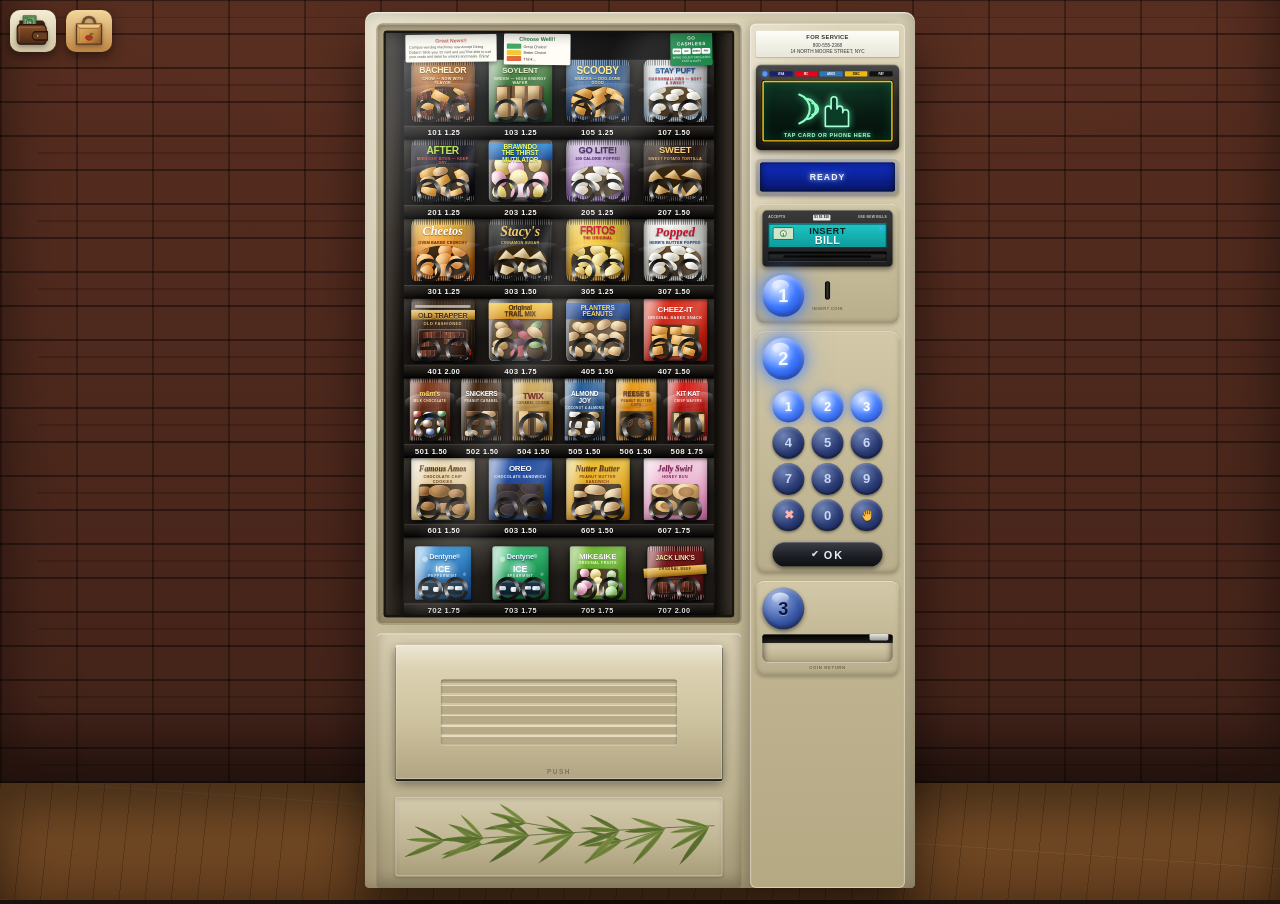
==== index.html @ 7ce699e6 "Standalone button maintenance" ====
<!DOCTYPE html>
<html lang="en">
<head>
<meta charset="utf-8">
<meta name="viewport" content="width=device-width,initial-scale=1,viewport-fit=cover">
<meta name="theme-color" content="#2a1c14">
<title>Vending Machine Simulator</title>
<style>
/* ============================================================
   VENDING MACHINE SIMULATOR — single file, no dependencies
   Design canvas: 760 x 1210 px, scaled to fit the viewport.
   ============================================================ */

*,*::before,*::after{box-sizing:border-box;margin:0;padding:0;-webkit-tap-highlight-color:transparent}
html,body{height:100%}
body{
  background:#1b120c;
  font-family:"Helvetica Neue",Helvetica,Arial,sans-serif;
  overflow-x:hidden;
  color:#eee;
  touch-action:manipulation;
}

/* ---------- room ---------- */
#room{
  --wall-floor-seam:86%;
  position:fixed;inset:0;overflow:hidden;z-index:0;
  background:
    /* warm ceiling light pool */
    radial-gradient(120% 60% at 55% -10%, rgba(255,214,150,.22), rgba(0,0,0,0) 60%),
    linear-gradient(#3a2418 0 var(--wall-floor-seam),#241610 var(--wall-floor-seam)
      calc(var(--wall-floor-seam) + .4%),#6a4526 calc(var(--wall-floor-seam) + .4%) 100%);
}
/* brick wall */
#room::before{
  content:"";position:absolute;left:0;right:0;top:0;height:var(--wall-floor-seam);
  background:
    repeating-linear-gradient(0deg, rgba(0,0,0,.42) 0 2px, rgba(0,0,0,0) 2px 34px),
    repeating-linear-gradient(90deg, rgba(0,0,0,.34) 0 2px, rgba(0,0,0,0) 2px 76px),
    linear-gradient(180deg,#5a2f21,#43231a);
  background-size:auto,auto,auto;
  opacity:.95;
  box-shadow:inset 0 -40px 60px rgba(0,0,0,.55);
}
/* offset every other brick course */
#room::after{
  content:"";position:absolute;left:38px;right:0;top:0;height:var(--wall-floor-seam);
  background:repeating-linear-gradient(0deg,
     rgba(0,0,0,0) 0 34px, rgba(0,0,0,.34) 34px 36px, rgba(0,0,0,0) 36px 68px);
  background-position:0 17px;
  pointer-events:none;opacity:.5;
}
/* wood floor */
#floor{
  position:absolute;left:0;right:0;bottom:0;height:calc(100% - var(--wall-floor-seam));z-index:1;
  background:
    repeating-linear-gradient(96deg, rgba(0,0,0,.20) 0 1px, rgba(0,0,0,0) 1px 26px),
    repeating-linear-gradient(4deg, rgba(255,255,255,.05) 0 1px, rgba(0,0,0,0) 1px 120px),
    linear-gradient(180deg,#8a5a2e,#5e3a1c);
  box-shadow:inset 0 30px 50px rgba(0,0,0,.5);
}
/* ---------- stage / scaling ---------- */
#viewport{position:relative;z-index:3;width:100%;display:flex;justify-content:center}
#stage{flex:0 0 auto;width:760px;height:1210px;transform-origin:top center;position:relative}

/* ============================================================
   MACHINE SHELL
   ============================================================ */
:root{
  --beige:#d6cbae;
  --beige-lt:#efe7cf;
  --beige-dk:#a89a78;
  --beige-dkr:#7e7255;
  --blue:#1f4fd8;
  --blue-glow:#5b8cff;
}
#machine{
  position:absolute;inset:0;
  z-index:2;
  border-radius:14px 14px 6px 6px;
  background:
    linear-gradient(100deg, rgba(255,255,255,.28), rgba(0,0,0,0) 22%),
    linear-gradient(180deg,#e3dabd,#cfc4a6 30%,#c2b795 70%,#a89b79);
  box-shadow:
     0 40px 70px rgba(0,0,0,.55),
     inset 0 2px 0 rgba(255,255,255,.5),
     inset -8px 0 22px rgba(0,0,0,.22);
  display:flex;
  padding:16px 14px 0 16px;
  gap:12px;
}
/* the top service label */
#servicetag{
  width:100%;border-radius:2px;flex:0 0 auto;
  background:linear-gradient(#fdfdf7,#e8e6d8);color:#333;
  font-size:6.5px;line-height:1.45;text-align:center;padding:3px 2px;
  box-shadow:0 1px 2px rgba(0,0,0,.3);cursor:zoom-in;
}
#servicetag b{font-size:8px;letter-spacing:.4px}
#servicetag:focus-visible{outline:2px solid #ffd23a;outline-offset:2px}

/* ---------- LEFT: cabinet ---------- */
#cabinet{flex:1 1 auto;display:flex;flex-direction:column;min-width:0}

#glassframe{
  position:relative;height:830px;border-radius:8px;
  padding:10px;
  background:linear-gradient(150deg,#b3a685,#8b7f60);
  box-shadow:inset 0 0 0 2px rgba(255,255,255,.25), inset 0 3px 10px rgba(0,0,0,.35);
}
#glass{
  position:relative;height:100%;border-radius:4px;overflow:hidden;
  background:linear-gradient(180deg,#100e0d,#191512);
  box-shadow:inset 0 0 30px rgba(0,0,0,.9);
  display:flex;flex-direction:column;-webkit-user-select:none;user-select:none;
}
#glass *{-webkit-user-select:none;user-select:none}
/* interior side rails */
#glass::before,#glass::after{
  content:"";position:absolute;top:0;bottom:0;width:26px;z-index:4;pointer-events:none;
  background:linear-gradient(90deg,#4a4137,#241f19 60%,#0e0c0a);
}
#glass::before{left:0}
#glass::after{right:0;transform:scaleX(-1)}

#shelves{position:relative;flex:1 1 auto;display:flex;flex-direction:column;padding:40px 28px 0;z-index:2}

.shelf{position:relative;flex:1 1 0;display:flex;flex-direction:column;min-height:0}
.shelf .lit{
  position:absolute;left:0;right:0;top:0;bottom:14px;pointer-events:none;
  background:linear-gradient(180deg, rgba(255,248,225,.16), rgba(255,248,225,.02) 55%);
}
.slots{position:relative;flex:1 1 auto;display:flex;align-items:flex-end;min-height:0;padding-bottom:2px}
.slot{
  position:relative;flex:1 1 0;height:100%;display:flex;align-items:flex-end;justify-content:center;
  padding-bottom:3px;min-width:0;
}
/* the spiral vend coil in front of each column */
/* ---- the vend coil: a helix in perspective, product nested in its turns ---- */
.coil{position:absolute;left:0;right:0;bottom:1px;height:38%;pointer-events:none;
  display:flex;align-items:flex-end;justify-content:center}
.coil.back{z-index:1}      /* the turns that recede behind the product */
.coil.front{z-index:3}     /* the single nearest turn, crossing the product */
.coil.front .ring{
  -webkit-mask:radial-gradient(closest-side,#0000 67%,#000 73%);
          mask:radial-gradient(closest-side,#0000 67%,#000 73%);
  filter:drop-shadow(1.5px 2px 2px rgba(0,0,0,.85));
}
.coilwrap{position:absolute;inset:0;transform:translateX(var(--shift,0))}
.turn{
  position:absolute;left:50%;bottom:0;width:var(--d);height:var(--d);
  margin-left:calc(var(--d) / -2);
  /* --c centres the helix in its slot; index 0 is the front turn (low, left) */
  transform:translate(calc((var(--i) - var(--c)) * var(--px)), calc(var(--i) * var(--py)))
            scale(calc(1 - .085 * var(--i)));
  opacity:calc(1 - .13 * var(--i));
  z-index:calc(20 - var(--i));
}
/* conic gradient + a punched-out middle = a metal ring whose specular
   travels round the wire when the element rotates */
.ring{
  position:absolute;inset:0;border-radius:50%;
  background:conic-gradient(from 200deg,
    #0d0d0d 0 6%, #cfcfcf 12%, #4a4a4a 20%, #0a0a0a 38%,
    #2e2e2e 54%, #9a9a9a 63%, #1a1a1a 74%, #0d0d0d 100%);
  -webkit-mask:radial-gradient(closest-side,#0000 70%,#000 75%);
          mask:radial-gradient(closest-side,#0000 70%,#000 75%);
  filter:drop-shadow(1px 1.5px 1.5px rgba(0,0,0,.8));
}
/* dispensing: the wire turns and the whole thread marches forward */
.coil.spin .ring{animation:ringspin .34s linear infinite}
@keyframes ringspin{to{transform:rotate(360deg)}}
.coil.spin .turn{
  animation:advance .40s linear infinite;
  animation-delay:calc(var(--i) / var(--n) * -.40s);
}
@keyframes advance{
  0%{transform:translate(calc((var(--n) - var(--c)) * var(--px)), calc(var(--n) * var(--py)))
              scale(calc(1 - .085 * var(--n)));opacity:0}
  16%{opacity:.85}
  84%{opacity:1}
  100%{transform:translate(calc((-1 - var(--c)) * var(--px)), calc(-1 * var(--py)))
              scale(1.085);opacity:0}
}
/* the front turn only ever sweeps the frontmost pitch, so nothing else
   crosses the product while the coil is running */
.coil.front.spin .turn{animation:advancefront .40s linear infinite;animation-delay:0s}
@keyframes advancefront{
  0%{transform:translate(calc((1 - var(--c)) * var(--px)), var(--py)) scale(.915);opacity:0}
  22%{opacity:1}
  82%{opacity:1}
  100%{transform:translate(calc((-1 - var(--c)) * var(--px)), calc(-1 * var(--py)))
              scale(1.085);opacity:0}
}
/* the product sits in the coil, with a contact shadow on the tray floor */
.itemholder{transform-origin:50% 100%;z-index:2}
.itemholder::after{
  content:"";position:absolute;left:6%;right:6%;bottom:-4px;height:7px;border-radius:50%;
  background:radial-gradient(closest-side ellipse,rgba(0,0,0,.75),rgba(0,0,0,0));
}
.itemholder.pushing{transform:translateY(7px) scale(1.045) rotate(1.5deg)}
/* shelf front rail with price/code tags */
.rail{
  position:relative;height:19px;flex:0 0 19px;z-index:5;
  background:linear-gradient(180deg,#2b2723,#141210 60%,#000);
  box-shadow:0 2px 5px rgba(0,0,0,.7), inset 0 1px 0 rgba(255,255,255,.14);
  display:flex;align-items:center;padding:0 2px;
}
.tag{
  flex:1 1 0;display:flex;align-items:center;justify-content:center;gap:4px;min-width:0;
  font:700 11px/1 "Arial Narrow",Arial,sans-serif;color:#f2f2ef;letter-spacing:.5px;
  text-shadow:0 1px 1px #000;
}
.tag .price{color:#fff;font-weight:700;font-size:10px}
.tag.out .code,.tag.out .price{color:#9a8d80;opacity:.65}
.tag .sel{
  padding:1px 3px;border-radius:2px;
}
.tag.active .sel{background:#ffd23a;color:#111;text-shadow:none;box-shadow:0 0 8px #ffd23a}

/* glass reflections + door frame */
#gloss{
  position:absolute;inset:0;z-index:8;pointer-events:none;border-radius:4px;
  background:
    linear-gradient(112deg, rgba(255,255,255,.16) 0 8%, rgba(255,255,255,0) 26%),
    linear-gradient(112deg, rgba(255,255,255,0) 40%, rgba(255,255,255,.10) 46% 49%, rgba(255,255,255,0) 55%),
    radial-gradient(120% 60% at 20% 0%, rgba(190,220,255,.13), rgba(0,0,0,0) 60%);
  mix-blend-mode:screen;
}
#glasslip{position:absolute;inset:0;z-index:9;pointer-events:none;border-radius:4px;
  box-shadow:inset 0 0 0 3px rgba(20,18,15,.85), inset 0 0 22px rgba(0,0,0,.55)}

/* interior stickers */
.sticker{position:absolute;z-index:6;font-family:Arial,Helvetica,sans-serif;color:#222;
  box-shadow:0 2px 6px rgba(0,0,0,.5);border-radius:2px;cursor:zoom-in}
.sticker:focus-visible{outline:2px solid #ffd23a;outline-offset:2px}
#sk-news{top:5px;left:30px;width:126px;padding:4px 5px;background:#fdfbf1;font-size:5px;line-height:1.3;
  transform:rotate(-.6deg)}
#sk-news b{display:block;text-align:center;color:#c0392b;font-size:7px;margin-bottom:1px}
#sk-choose{top:4px;left:166px;width:92px;background:#fffdf4;padding:3px 4px;transform:rotate(.5deg)}
#sk-choose h4{font-size:7.5px;text-align:center;color:#1d6b3a;margin-bottom:2px}
#sk-choose .row{display:flex;align-items:center;gap:3px;font-size:5.2px;margin-bottom:1.5px}
#sk-choose .sw{width:20px;height:7px;border-radius:1px}
/* green cashless label, taped up beside the other notices */
#sk-cash{
  top:3px;right:30px;width:58px;padding:3px 2px;background:#1f8a4c;color:#fff;
  font-size:4.2px;text-align:center;line-height:1.25;z-index:7;transform:rotate(-1deg);
}
#sk-cash b{display:block;font-size:6.4px;letter-spacing:.6px;margin-bottom:1px}
#sk-cash .cards{display:flex;gap:1.5px;justify-content:center;margin:2px 0}
#sk-cash .cards span{width:12px;height:8px;border-radius:1.5px;background:#fff;color:#222;
  font-size:3.6px;font-weight:700;display:grid;place-items:center}

/* ---------- dispense area ---------- */
#dispense{
  position:relative;flex:1 1 auto;margin-top:12px;border-radius:6px 6px 4px 4px;
  background:linear-gradient(180deg,#d8ceb1,#c0b593 60%,#a29674);
  box-shadow:inset 0 2px 0 rgba(255,255,255,.45), inset 0 -10px 18px rgba(0,0,0,.22);
  padding:18px 26px 22px;
  display:flex;align-items:flex-start;justify-content:center;
  perspective:900px;
}
#bay{
  position:relative;width:100%;height:186px;border-radius:4px;
  background:#0b0a09;
  box-shadow:inset 0 8px 20px rgba(0,0,0,.9), 0 2px 0 rgba(255,255,255,.28);
  overflow:hidden;
}
#bayitem{position:absolute;left:50%;bottom:14px;transform:translateX(-50%);width:150px;height:96px;
  display:flex;align-items:flex-end;justify-content:center;opacity:0;transition:opacity .2s}
#bayitem.show{opacity:1}
#door{
  position:absolute;left:26px;right:26px;top:16px;height:186px;z-index:4;cursor:grab;
  transform-origin:50% 100%;transition:transform .42s cubic-bezier(.22,1.2,.4,1);
  border-radius:4px 4px 2px 2px;
  background:
    linear-gradient(180deg, rgba(255,255,255,.35), rgba(0,0,0,0) 18%),
    linear-gradient(180deg,#e2d9bc,#cec39f 55%,#b0a482);
  box-shadow:0 6px 14px rgba(0,0,0,.45), inset 0 0 0 1.5px rgba(255,255,255,.35);
  touch-action:none;
}
#door .louvers{position:absolute;left:14%;right:14%;top:26%;height:48%;border-radius:3px;
  background:repeating-linear-gradient(180deg,
    #b6aa88 0 5px, #cfc4a2 5px 7px, #e6ddc0 7px 9px, #b6aa88 9px 14px);
  box-shadow:inset 0 1px 3px rgba(0,0,0,.4), 0 1px 0 rgba(255,255,255,.4)}
#door .push{
  position:absolute;left:0;right:0;bottom:6px;text-align:center;
  font:700 9px/1 Arial;letter-spacing:2px;color:#6e6449;opacity:.75;transition:color .2s}
#door.ready .push{color:#8a6510;opacity:1}
#door.pushed{transform:rotateX(62deg)}
#door.ready::after{
  content:"";position:absolute;inset:-3px;border-radius:6px;pointer-events:none;
  box-shadow:0 0 0 2px rgba(255,210,58,.9), 0 0 26px rgba(255,210,58,.6);
  animation:pulse 1.1s ease-in-out infinite}
@keyframes pulse{50%{box-shadow:0 0 0 2px rgba(255,210,58,.35), 0 0 10px rgba(255,210,58,.25)}}

/* bamboo: a screen print on the cabinet panel below the tray — flat ink,
   no depth, multiplied into the beige so the panel's shading reads through */
#bamboo{
  position:absolute;left:36px;right:36px;top:232px;bottom:22px;z-index:3;
  transform:rotate(180deg);
  opacity:.82;mix-blend-mode:multiply;pointer-events:none;
}
/* lower front panel of the cabinet, below the tray */
#basepanel{
  position:absolute;left:26px;right:26px;top:226px;bottom:16px;border-radius:4px;z-index:1;
  background:linear-gradient(180deg,#d4caad,#bfb492 60%,#a89c79);
  box-shadow:inset 0 0 0 1.5px rgba(255,255,255,.35), inset 0 3px 8px rgba(0,0,0,.16),
             0 2px 5px rgba(0,0,0,.22);
}


/* ============================================================
   RIGHT: CONTROL COLUMN
   ============================================================ */
#console{
  position:relative;flex:0 0 214px;display:flex;flex-direction:column;align-items:center;
  gap:11px;padding:10px 8px 18px;border-radius:8px;
  background:
    linear-gradient(100deg, rgba(255,255,255,.3), rgba(0,0,0,0) 30%),
    linear-gradient(180deg,#ded4b7,#cabf9d 45%,#b5a984);
  box-shadow:inset 0 0 0 1.5px rgba(255,255,255,.4), -6px 0 16px rgba(0,0,0,.22);
}
/* recessed bezel used by each module */
.bezel{
  position:relative;width:100%;border-radius:8px;padding:8px;
  background:linear-gradient(180deg,#cdc2a1,#bdb28f);
  box-shadow:inset 0 1px 0 rgba(255,255,255,.55), inset 0 -2px 4px rgba(0,0,0,.18),
             0 2px 4px rgba(0,0,0,.18);
}

/* ---------- card reader ---------- */
#reader{
  width:100%;border-radius:7px;padding:9px 9px 12px;cursor:pointer;
  background:linear-gradient(180deg,#4a4a4a,#232323 40%,#141414);
  box-shadow:0 3px 8px rgba(0,0,0,.5), inset 0 1px 0 rgba(255,255,255,.22);
}
#reader .strip{display:flex;gap:3px;align-items:center;margin-bottom:6px}
#reader .strip .pill{height:7px;border-radius:1px;flex:1 1 0;font-size:4px;color:#111;
  display:grid;place-items:center;font-weight:700}
#readerled{width:7px;height:7px;border-radius:50%;background:#59f;box-shadow:0 0 8px #59f;flex:0 0 7px;
  animation:blip 1.6s linear infinite}
@keyframes blip{0%,70%{opacity:1}85%{opacity:.25}100%{opacity:1}}

/* the yellow-outlined LCD */
#lcd{
  position:relative;height:84px;border-radius:3px;overflow:hidden;
  border:2.5px solid #f2c218;
  background:
    radial-gradient(120% 90% at 50% 0%, rgba(90,255,190,.10), rgba(0,0,0,0) 70%),
    linear-gradient(180deg,#0a2418,#04120c);
  box-shadow:0 0 0 1px #000, inset 0 0 16px rgba(0,255,140,.16),
             0 0 10px rgba(242,194,24,.25);
}
#lcd .scene{position:absolute;inset:0;opacity:0;transition:opacity .3s linear;
  display:grid;place-items:center;pointer-events:none}
#lcd .scene.on{opacity:1}
#lcd .cap{position:absolute;bottom:4px;left:0;right:0;text-align:center;
  font:700 7.5px/1 Arial;letter-spacing:.8px;color:#a8ffd2;
  text-shadow:0 0 7px rgba(90,255,180,.95)}
#lcd .status{position:absolute;inset:0;display:none;place-items:center;text-align:center;
  font:800 11px/1.5 Arial;color:#b6ffdb;text-shadow:0 0 9px rgba(90,255,180,.85);letter-spacing:1px}
#lcd.busy .scene{opacity:0}
#lcd.busy .status{display:grid}
.lcdwrap{width:100%;height:100%;position:relative;display:grid;place-items:center}
.lcdart{filter:drop-shadow(0 0 5px rgba(90,255,180,.7));margin-top:-6px}
/* tap scene: hand approaching a contactless glyph */
.handsvg{animation:tapmove 1.6s ease-in-out infinite}
@keyframes tapmove{0%,100%{transform:translate(16px,10px)}50%{transform:translate(2px,0)}}
.cardsvg{animation:cardin 2.4s ease-in-out infinite}
@keyframes cardin{0%,12%{transform:translate(30px,8px)}58%,100%{transform:translate(0,0)}}
.wave{animation:waveglow 1.6s ease-in-out infinite}
.wave:nth-child(2){animation-delay:.18s}
.wave:nth-child(3){animation-delay:.36s}
@keyframes waveglow{0%,100%{opacity:.22}50%{opacity:1}}
.brandgrid{display:flex;flex-wrap:wrap;gap:3px;justify-content:center;width:92%;margin-top:-8px}
.brandgrid span{width:32px;height:17px;border-radius:2px;display:grid;place-items:center;
  font:800 6px/1 Arial;letter-spacing:.3px;box-shadow:0 1px 2px rgba(0,0,0,.6)}

/* ---------- VFD ---------- */
#vfdshell{width:100%;border-radius:6px;padding:6px;
  background:linear-gradient(180deg,#c6bb99,#a89c7a);
  box-shadow:inset 0 1px 0 rgba(255,255,255,.5),0 2px 4px rgba(0,0,0,.2)}
#vfd{
  height:40px;border-radius:3px;display:grid;place-items:center;text-align:center;padding:2px 4px;
  background:linear-gradient(180deg,#1130c9,#0b1f8e 60%,#0a1a72);
  box-shadow:inset 0 0 12px rgba(0,0,0,.6), 0 0 12px rgba(40,90,255,.55), inset 0 0 0 1px #06103f;
  font:700 12px/1.15 "Arial Narrow",Arial,sans-serif;letter-spacing:1.4px;color:#eaf1ff;
  text-shadow:0 0 6px rgba(190,215,255,.95),0 0 14px rgba(90,140,255,.8);
  white-space:pre-line;
}
#vfd.alert{animation:vfdflash .35s steps(1) 4}
@keyframes vfdflash{50%{color:#ffd9d9;text-shadow:0 0 8px #ff9a9a}}

/* ---------- bill acceptor ---------- */
#cashblock{width:100%;border-radius:12px;padding:9px;
  background:linear-gradient(180deg,#d3c8a7,#b9ae8b);
  box-shadow:inset 0 1px 0 rgba(255,255,255,.55),inset 0 -3px 6px rgba(0,0,0,.2),
             0 2px 5px rgba(0,0,0,.22)}
#billunit{width:100%;border-radius:6px;padding:6px 8px 8px;cursor:pointer;
  background:linear-gradient(180deg,#3b3b3b,#1c1c1c);
  box-shadow:0 3px 7px rgba(0,0,0,.5),inset 0 1px 0 rgba(255,255,255,.2)}
#billunit .top{display:flex;justify-content:space-between;align-items:center;
  font:700 4.6px/1 Arial;color:#cfcfcf;margin-bottom:4px;letter-spacing:.3px}
#billunit .top .bl{width:24px;height:8px;background:#e8e8e8;border-radius:1px;color:#111;
  font-size:4px;display:grid;place-items:center}
#billsticker{
  position:relative;height:34px;border-radius:2px;overflow:hidden;
  background:linear-gradient(180deg,#1ec7c7,#0e9a9a);
  box-shadow:inset 0 0 0 1.5px #073c3c;
  display:grid;place-items:center;
}
#billsticker .txt{font:800 13px/1 Arial;color:#0a2222;letter-spacing:.5px;text-align:center}
#billsticker .txt em{display:block;font-style:normal;color:#fff;font-size:15px;
  text-shadow:0 1px 1px rgba(0,0,0,.35)}
#billsticker .demo{position:absolute;left:6px;top:5px}
/* opt-in hook for a future machine event; ordinary bill insertion stays static */
#billsticker.fx-animate-bill .demo{animation:billpush 2.6s ease-in-out infinite}
@keyframes billpush{0%,15%{transform:translateX(0);opacity:1}60%{transform:translateX(26px);opacity:.15}
  61%,100%{transform:translateX(0);opacity:1}}
#billslot{position:relative;height:13px;margin-top:5px;border-radius:2px;
  background:linear-gradient(180deg,#000,#2a2a2a 40%,#111);
  box-shadow:inset 0 2px 4px rgba(0,0,0,.9), 0 1px 0 rgba(255,255,255,.15)}
#billslot::after{content:"";position:absolute;left:50%;top:50%;transform:translate(-50%,-50%);
  width:74%;height:3px;border-radius:2px;background:#0a0a0a;box-shadow:inset 0 1px 2px #000}
#billled{position:absolute;right:6px;top:4px;width:5px;height:5px;border-radius:50%;
  background:#4af;box-shadow:0 0 7px #4af}

/* ---------- big round lights 1 / 2 / 3 ---------- */
.lightrow{position:relative;width:100%;display:grid;grid-template-columns:58px 1fr 58px;
  align-items:center;margin-top:11px}
.lightrow>.bigbtn{grid-column:1}
.lightrow>#coinslot{grid-column:2;justify-self:center}
.bigbtn{
  position:relative;width:58px;height:58px;flex:0 0 58px;border-radius:50%;cursor:pointer;
  border:none;display:grid;place-items:center;
  background:radial-gradient(circle at 34% 28%, #9fb7e6, #3b5aa8 55%, #16265c);
  box-shadow:0 3px 6px rgba(0,0,0,.45), inset 0 -3px 6px rgba(0,0,0,.45),
             inset 0 3px 6px rgba(255,255,255,.35);
  color:#0b1642;font:800 25px/1 Arial;text-shadow:0 1px 0 rgba(255,255,255,.35);
  transition:box-shadow .18s, color .18s, background .18s;
}
.bigbtn::after{content:"";position:absolute;left:22%;top:12%;width:42%;height:26%;border-radius:50%;
  background:linear-gradient(180deg,rgba(255,255,255,.75),rgba(255,255,255,0));pointer-events:none}
.bigbtn.lit{
  background:radial-gradient(circle at 34% 28%, #dfeaff, #3f7bff 48%, #1436b4);
  color:#f4f9ff;text-shadow:0 0 8px #cfe0ff;
  box-shadow:0 0 18px rgba(70,130,255,.95), 0 0 42px rgba(70,130,255,.5),
             inset 0 -3px 6px rgba(0,0,0,.3), inset 0 3px 8px rgba(255,255,255,.5);
}
.bigbtn:active{transform:translateY(1px)}
.bigwrap{position:relative;width:100%;display:flex;justify-content:flex-start}

/* coin slot */
#coinslot{
  position:relative;flex:0 0 62px;height:50px;border-radius:6px;cursor:pointer;
  background:linear-gradient(180deg,#cfc4a2,#b3a884);
  box-shadow:inset 0 1px 0 rgba(255,255,255,.5), 0 2px 3px rgba(0,0,0,.2);
}
#coinslot .mouth{position:absolute;left:50%;top:5px;transform:translateX(-50%);
  width:7px;height:25px;border-radius:4px;
  background:linear-gradient(90deg,#000,#3a3a3a 45%,#0a0a0a);
  box-shadow:inset 0 0 4px #000, 0 1px 0 rgba(255,255,255,.35)}
#coinslot .lbl{position:absolute;left:50%;bottom:5px;transform:translateX(-50%);width:max-content;text-align:center;
  font:700 5.5px/1 Arial;color:#6e6449;letter-spacing:.6px;white-space:nowrap}

/* ---------- keypad ---------- */
#keypadblock{width:100%;border-radius:12px;padding:9px;
  background:linear-gradient(180deg,#d3c8a7,#b9ae8b);
  box-shadow:inset 0 1px 0 rgba(255,255,255,.55), inset 0 -3px 6px rgba(0,0,0,.2),
             0 2px 5px rgba(0,0,0,.22)}
#keypadblock>.bigwrap{margin-bottom:15px}
#keypad{display:grid;grid-template-columns:repeat(3,44px);justify-content:center;column-gap:10px;row-gap:6px}
.key{
  position:relative;width:44px;height:44px;border-radius:50%;border:none;cursor:pointer;
  background:radial-gradient(circle at 34% 28%, #6f83b4, #2b3c74 55%, #101c46);
  box-shadow:0 2px 4px rgba(0,0,0,.45), inset 0 -2px 4px rgba(0,0,0,.5),
             inset 0 2px 4px rgba(255,255,255,.28);
  color:#c9d6f5;font:800 18px/1 Arial;display:grid;place-items:center;
  transition:box-shadow .15s,color .15s,background .15s,transform .06s;
}
.key.lit{
  background:radial-gradient(circle at 34% 28%, #e2ecff, #4b83ff 48%, #1a3fbd);
  color:#fff;text-shadow:0 0 6px #d6e5ff;
  box-shadow:0 0 12px rgba(75,131,255,.9), inset 0 -2px 4px rgba(0,0,0,.28),
             inset 0 2px 5px rgba(255,255,255,.45);
}
.key.press{transform:scale(.93);box-shadow:0 0 16px rgba(140,190,255,1), inset 0 2px 6px rgba(0,0,0,.5)}
.key.clr{color:#ffb4a8;font-size:16px}
.key.hand svg{display:block;width:21px;height:21px;margin:auto;overflow:visible;color:#ffc24f;
  filter:drop-shadow(0 1px 1px rgba(0,0,0,.45))}
#okkey{
  margin:15px auto 0;width:152px;height:34px;border-radius:17px;border:none;cursor:pointer;
  background:linear-gradient(180deg,#3d3f47,#1b1d23 60%,#0e1014);
  box-shadow:0 3px 6px rgba(0,0,0,.5), inset 0 1px 0 rgba(255,255,255,.28);
  color:#e9eefc;font:800 15px/1 Arial;letter-spacing:3px;display:flex;align-items:center;justify-content:center;gap:8px;
  transition:box-shadow .15s,color .15s}
#okkey.lit{color:#fff;text-shadow:0 0 8px #9fc0ff;
  box-shadow:0 0 16px rgba(90,150,255,.8), inset 0 1px 0 rgba(255,255,255,.35)}
#okkey.launch-red,.key.launch-red,.bigbtn.launch-red{
  background:radial-gradient(circle at 34% 28%,#fff1e8,#ff513d 45%,#8e0905 73%,#350100);
  color:#fff5ef;text-shadow:0 0 8px #ffb09e;
  box-shadow:0 0 17px rgba(255,46,28,.98),0 0 38px rgba(255,22,12,.54),
             inset 0 -3px 6px rgba(45,0,0,.52),inset 0 3px 7px rgba(255,255,255,.5)
}
#okkey.launch-red{background:linear-gradient(180deg,#ff7b66,#b3130c 52%,#420301)}
#okkey:active{transform:translateY(1px)}
#okkey .chk{font-size:12px;line-height:1;letter-spacing:0;opacity:.9}

/* ---------- coin return ---------- */
#returnwrap{width:100%;border-radius:12px;padding:9px;
  background:linear-gradient(180deg,#d3c8a7,#b9ae8b);
  box-shadow:inset 0 1px 0 rgba(255,255,255,.55),inset 0 -3px 6px rgba(0,0,0,.2),
             0 2px 5px rgba(0,0,0,.22)}
#returnwrap>.bigwrap{margin-bottom:7px}
#cointray{
  position:relative;height:38px;border-radius:3px 3px 8px 8px;cursor:pointer;
  background:linear-gradient(180deg,#0d0c0b,#2b2823 30%,#d7ccae 32%,#b3a884);
  box-shadow:inset 0 6px 10px rgba(0,0,0,.75), 0 1px 0 rgba(255,255,255,.4);
  overflow:hidden;display:flex;align-items:flex-end;justify-content:center;gap:2px;padding:1px 3px;
}
#cointray.has{box-shadow:inset 0 6px 10px rgba(0,0,0,.75),0 0 0 2px rgba(255,210,58,.9),0 0 20px rgba(255,210,58,.5)}
.coin{
  flex:0 0 auto;width:26px;height:26px;border-radius:50%;font:700 6.5px/1 Arial;display:grid;place-items:center;
  color:#3b3d3d;text-shadow:0 1px rgba(255,255,255,.5);animation:drop .35s cubic-bezier(.3,1.5,.5,1) both;
  background:
    radial-gradient(circle at 50% 50%,transparent 55%,rgba(255,255,255,.38) 57% 62%,rgba(73,76,76,.36) 65%,transparent 69%),
    radial-gradient(circle at 34% 27%,#fafbf8,#c7c9c6 48%,#8b8e8b 76%,#e2e3df);
  box-shadow:0 2px 3px rgba(0,0,0,.68),inset 0 0 0 1px rgba(255,255,255,.5),inset 0 0 0 2px rgba(75,78,76,.24);
}
.coin.c100{width:36.1px;height:36.1px;font-size:8.5px}
.coin.c25{width:33.1px;height:33.1px;font-size:7.5px}
.coin.c05{width:28.9px;height:28.9px;font-size:7px}
.coin.c01{width:26px;height:26px;color:#542817;text-shadow:0 1px rgba(255,221,190,.34);
  background:
    radial-gradient(circle at 50% 50%,transparent 55%,rgba(255,213,180,.3) 57% 62%,rgba(87,37,20,.38) 65%,transparent 69%),
    radial-gradient(circle at 34% 27%,#e9a477,#b96942 50%,#713721 77%,#c77b51);
  box-shadow:0 2px 3px rgba(0,0,0,.68),inset 0 0 0 1px rgba(255,199,163,.42),inset 0 0 0 2px rgba(91,39,22,.3)}
.coin.c10{width:24.4px;height:24.4px;font-size:6px}
.coin svg{display:block;width:76%;height:76%;overflow:visible;color:#555956;filter:drop-shadow(0 1px rgba(255,255,255,.5))}
.coin.c01 svg{color:#713a25;filter:drop-shadow(0 1px rgba(255,205,171,.32))}
.coin .coin-relief{fill:currentColor;opacity:.72}
.coin .coin-line{fill:none;stroke:currentColor;stroke-width:4;stroke-linecap:round;stroke-linejoin:round;opacity:.78}
@keyframes drop{from{transform:translateY(-26px) rotate(-40deg);opacity:0}}
#returnlbl{text-align:center;font:700 6px/1 Arial;color:#6e6449;letter-spacing:.8px;margin-top:4px}
#coinbtn{
  position:absolute;right:6px;top:-1px;width:26px;height:9px;border-radius:2px;cursor:pointer;z-index:3;
  background:linear-gradient(180deg,#e9e9e4,#9d9d95);box-shadow:0 1px 2px rgba(0,0,0,.6)}

/* ============================================================
   SNACK ART
   ============================================================ */
.pk{position:relative;transform-origin:50% 100%;--u:1px;
  filter:drop-shadow(0 5px 5px rgba(0,0,0,.65))}
.pk *{position:absolute}

/* --- pillow / chip bag --- */
.bag{width:100%;height:100%}
.bag .body{
  inset:0;border-radius:7px/11px;
  background:
    /* left + right barrel shading makes the flat div read as a puffed pillow bag */
    linear-gradient(90deg, rgba(0,0,0,.45) 0, rgba(0,0,0,.10) 8%, rgba(255,255,255,.20) 24%,
      rgba(255,255,255,.06) 46%, rgba(0,0,0,.12) 74%, rgba(0,0,0,.30) 92%, rgba(0,0,0,.5)),
    linear-gradient(178deg, var(--c1), var(--c2) 58%, var(--c3));
  box-shadow:inset 0 0 12px rgba(0,0,0,.30);
}
/* metallic vertical creases — subtle, or the print washes out */
.bag .creases{inset:0;border-radius:7px/11px;opacity:.20;
  background:repeating-linear-gradient(90deg,
    rgba(255,255,255,.22) 0 1px, rgba(255,255,255,0) 1px 8px,
    rgba(0,0,0,.22) 8px 9px, rgba(255,255,255,0) 9px 17px)}
.bag .crimp{left:0;right:0;height:calc(8 * var(--u));
  background:repeating-linear-gradient(90deg, rgba(0,0,0,.45) 0 1.5px, rgba(255,255,255,.30) 1.5px 3px);
  filter:saturate(.35) brightness(.92);opacity:.85}
.bag .crimp.t{top:0;border-radius:7px 7px 0 0}
.bag .crimp.b{bottom:0;border-radius:0 0 7px 7px}
.bag .brand{
  left:5%;right:5%;top:11%;text-align:center;font-weight:900;letter-spacing:-.4px;
  color:var(--tc,#fff);text-shadow:0 1.5px 0 rgba(0,0,0,.32),0 0 7px rgba(0,0,0,.30);
  font-size:calc(var(--bs,15) * var(--u));line-height:.95;
  font-family:Impact,"Arial Black",Arial,sans-serif;
}
.bag .brand.script{font-family:Georgia,serif;font-style:italic;font-weight:700;letter-spacing:0}
.bag .flav{
  left:7%;right:7%;top:28%;text-align:center;font:800 calc(5.2 * var(--u))/1.1 Arial;letter-spacing:.3px;
  color:var(--fc,#fff2c8);text-transform:uppercase;text-shadow:0 1px 1px rgba(0,0,0,.45)}
.bag .brand.script + .flav{top:35%}
.bag .swoosh{left:-8%;right:-8%;top:38%;height:14%;
  background:linear-gradient(180deg,rgba(255,255,255,.42),rgba(255,255,255,0));
  border-radius:50%;transform:rotate(-4deg);opacity:.35}
/* the product "photograph" — sits above the coil so it stays visible */
.bag .food{left:9%;right:9%;top:43%;bottom:8%;border-radius:46% 46% 42% 42%;overflow:hidden;
  box-shadow:0 2px 5px rgba(0,0,0,.4)}
.bag .gl{inset:0;border-radius:7px/11px;pointer-events:none;
  background:linear-gradient(112deg,rgba(255,255,255,.26) 0 9%,rgba(255,255,255,0) 28%,
    rgba(255,255,255,0) 64%,rgba(255,255,255,.14) 75%,rgba(255,255,255,0) 88%)}
.bag .nw{right:7%;bottom:2%;font:700 calc(4 * var(--u))/1 Arial;color:rgba(255,255,255,.75);z-index:2}

/* photorealistic-ish potato chips */
/* --- the product "photo": a pile of individually drawn pieces --- */
.pile{overflow:hidden;background:linear-gradient(180deg,#3d2c14,#1c1207)}
.pile.light{background:linear-gradient(180deg,#6b5334,#3a2b17)}
.ch{
  border-radius:48% 52% 44% 56% / 50% 46% 54% 50%;
  background:
    radial-gradient(circle at 62% 72%, rgba(0,0,0,.22), rgba(0,0,0,0) 60%),
    radial-gradient(circle at 34% 26%, var(--h) 0 18%, var(--m) 56%, var(--d) 98%);
  box-shadow:0 1px 2px rgba(0,0,0,.6), inset 0 0 3px rgba(255,255,255,.35);
  --h:#fff4d4;--m:#e8b45c;--d:#a4701f;
}
/* gently ruffled edge — a fried chip, not an egg and not a shard */
.ch.potato,.ch.kettle{
  clip-path:polygon(100% 50%,92% 67.4%,85.4% 85.4%,67.4% 92%,50% 100%,32.6% 92%,
    14.6% 85.4%,8% 67.4%,0% 50%,8% 32.6%,14.6% 14.6%,32.6% 8%,
    50% 0%,67.4% 8%,85.4% 14.6%,92% 32.6%);
  border-radius:0;
}
/* blistered spots — the giveaway texture of a fried chip up close */
.ch.potato::after,.ch.kettle::after{
  content:"";position:absolute;inset:0;
  background-image:
    radial-gradient(circle at 32% 62%, rgba(126,74,20,.34) 0 7%, rgba(0,0,0,0) 8%),
    radial-gradient(circle at 63% 37%, rgba(126,74,20,.30) 0 6%, rgba(0,0,0,0) 7%),
    radial-gradient(circle at 48% 78%, rgba(126,74,20,.26) 0 5%, rgba(0,0,0,0) 6%);
}
.ch.potato{--h:#ffeeba;--m:#eab55a;--d:#a06e20}
.ch.kettle{--h:#ffe4a6;--m:#d89b40;--d:#8a5b16;
  clip-path:polygon(98% 47%,91% 66%,84% 87%,65% 90%,50% 99%,30% 93%,
    16% 84%,7% 66%,1% 48%,9% 30%,17% 13%,34% 9%,
    52% 1%,68% 9%,86% 16%,93% 31%)}
.ch.corn{--h:#fff4bb;--m:#f4d05e;--d:#bd921e;border-radius:36% 36% 44% 44%/58% 58% 42% 42%}
.ch.cheese{--h:#ffd396;--m:#f7963a;--d:#b45a0c;border-radius:46%/52%}
.ch.tortilla{--h:#ffe3a6;--m:#dfa251;--d:#9c6820;clip-path:polygon(50% 3%,97% 95%,3% 95%);
  border-radius:0;box-shadow:0 1px 2px rgba(0,0,0,.6)}
.ch.pita{--h:#fff0cd;--m:#e3c07c;--d:#a5833c;clip-path:polygon(50% 4%,96% 93%,4% 93%);
  border-radius:0;box-shadow:0 1px 2px rgba(0,0,0,.55)}
.ch.pop{--h:#ffffff;--m:#f6efdd;--d:#cabe9c;
  border-radius:54% 46% 58% 42% / 46% 58% 42% 54%}
.ch.cracker{--h:#ffd589;--m:#ed9f31;--d:#ac600c;border-radius:2.5px}
.ch.cookie{--h:#c9945a;--m:#95612b;--d:#583714;border-radius:50%}
.ch.oreo{--h:#3a3036;--m:#211a1e;--d:#0d0a0c;border-radius:50%}
.ch.nut{--h:#f4d9ab;--m:#cc9558;--d:#8a5c27;border-radius:50% 50% 44% 44%/58% 58% 42% 42%}
.ch.peanut{--h:#f7e0b4;--m:#d4a468;--d:#96682f;border-radius:44% 44% 48% 48%/62% 62% 38% 38%}
.ch.raisin{--h:#7a5468;--m:#42222f;--d:#1d0d14;border-radius:50% 50% 46% 46%/56% 56% 44% 44%}
.ch.mnut{--h:#a8d68a;--m:#5f8f4a;--d:#33572a;border-radius:50%}
.ch.cran{--h:#d4667a;--m:#a8332f;--d:#651316;border-radius:50%}
.ch.jelly{--h:#ffe9f2;--m:#f2a0c0;--d:#b2547f;border-radius:50%}
.ch.jelly.b{--h:#fff6c8;--m:#f2d05e;--d:#b08f16}
.ch.jelly.c{--h:#d8f2c8;--m:#8ecb6a;--d:#4f8a35}
.ch.meat{--h:#7e3a26;--m:#4c1c10;--d:#240f07;border-radius:3px/6px}
.ch.meat::after{content:"";position:absolute;inset:0;border-radius:inherit;
  background:repeating-linear-gradient(94deg,
    rgba(255,255,255,.16) 0 1px, rgba(0,0,0,.22) 1px 3px, rgba(0,0,0,0) 3px 6px)}
/* chocolate, wafer, cups, coated lentils, mint pellets */
.ch.choc{--h:#8a5a34;--m:#5a3418;--d:#2e1a09;border-radius:2px;
  box-shadow:0 1px 2px rgba(0,0,0,.7), inset 0 1px 0 rgba(255,255,255,.28),
             inset 0 -1px 0 rgba(0,0,0,.4)}
.ch.wafer{--h:#e8c98e;--m:#b98a4a;--d:#6b4a1c;border-radius:1.5px}
.ch.wafer::after{content:"";position:absolute;inset:0;border-radius:inherit;
  background:linear-gradient(90deg,rgba(90,52,20,.85) 0 16%,rgba(0,0,0,0) 17% 83%,
    rgba(90,52,20,.85) 84%)}
.ch.cup{--h:#7a4a22;--m:#4e2c10;--d:#281404;border-radius:50%}
.ch.cup::after{content:"";position:absolute;inset:14%;border-radius:50%;
  background:repeating-conic-gradient(from 0deg,rgba(255,255,255,.14) 0 4deg,rgba(0,0,0,.18) 4deg 8deg)}
.ch.lentil{--h:#fff;--m:#c8302a;--d:#7d1410;border-radius:50%}
.ch.lentil::after{content:"";position:absolute;left:22%;top:16%;width:34%;height:24%;
  border-radius:50%;background:linear-gradient(180deg,rgba(255,255,255,.85),rgba(255,255,255,0))}
.ch.lentil.b{--m:#2f5fd0;--d:#123a94}
.ch.lentil.g{--m:#3f9e46;--d:#166b22}
.ch.lentil.y{--m:#f2c218;--d:#a8820a}
.ch.lentil.n{--m:#8a5a34;--d:#4a2c12}
.ch.lentil.o{--m:#ec8b1c;--d:#a35606}
.ch.pellet{--h:#ffffff;--m:#eef6fb;--d:#b9cfdd;border-radius:3px/5px;
  box-shadow:0 1px 2px rgba(0,0,0,.45), inset 0 0 3px rgba(160,210,240,.7)}
.ch.almond{--h:#f0dcb4;--m:#c69a62;--d:#8a6330;
  border-radius:50% 50% 46% 46%/64% 64% 36% 36%}
.ch.coco{--h:#ffffff;--m:#f2ece0;--d:#c9bfa8;border-radius:2px/4px}
.ch.swirl{--h:#f6dda6;--m:#d5a259;--d:#96682c;border-radius:50%}
.ch.swirl::after{content:"";position:absolute;inset:22%;border-radius:50%;
  background:radial-gradient(circle,#b0743a,#8a5624);opacity:.8}

/* --- candy bar --- */
.bar{width:100%;height:100%}
.bar .creases{inset:0;border-radius:3px;opacity:.16;
  background:repeating-linear-gradient(90deg,
    rgba(255,255,255,.3) 0 1px, rgba(255,255,255,0) 1px 6px,
    rgba(0,0,0,.3) 6px 7px, rgba(255,255,255,0) 7px 13px)}
.bar .band{left:-12%;right:-12%;top:22%;height:26%;transform:rotate(-7deg);
  background:linear-gradient(180deg,rgba(255,255,255,.30),rgba(255,255,255,.06) 60%,
    rgba(0,0,0,.14));border-radius:50%/40%}
.bar .sub{margin-top:calc(2 * var(--u));text-align:center;
  font:800 calc(4.4 * var(--u))/1.15 Arial;letter-spacing:.4px;
  color:var(--sc,rgba(255,255,255,.85));text-transform:uppercase}
.bar .photo{left:9%;right:9%;top:52%;bottom:7%;border-radius:3px;overflow:hidden;
  box-shadow:0 2px 4px rgba(0,0,0,.5), inset 0 0 0 1px rgba(255,255,255,.14)}

.bar .body{inset:0;border-radius:3px;
  background:
    linear-gradient(100deg, rgba(255,255,255,.45) 0 7%, rgba(255,255,255,0) 26%),
    linear-gradient(255deg, rgba(255,255,255,.28) 0 6%, rgba(255,255,255,0) 22%),
    linear-gradient(170deg, var(--c1), var(--c2) 60%, var(--c3));
  box-shadow:inset 0 0 10px rgba(0,0,0,.4), 0 1px 3px rgba(0,0,0,.6)}
.bar .seam{left:0;right:0;height:6px;
  background:repeating-linear-gradient(90deg,rgba(0,0,0,.35) 0 1px,rgba(255,255,255,.3) 1px 2.5px)}
.bar .seam.t{top:0}.bar .seam.b{bottom:0}
.bar .txt{left:2%;right:2%;top:21%;text-align:center}
.bar .txt > *{position:static}
.bar .name{text-align:center;
  font:900 calc(12 * var(--u))/1.02 Impact,"Arial Black",Arial;
  color:var(--tc,#fff);letter-spacing:-.3px;text-shadow:0 1px 1px rgba(0,0,0,.55)}
.bar .name.sm{font-size:calc(9 * var(--u))}
.bar .name.script{font-family:Georgia,serif;font-style:italic;font-weight:700}
.bar .gl{inset:0;border-radius:3px;
  background:linear-gradient(100deg,rgba(255,255,255,.3) 0 12%,rgba(255,255,255,0) 34%,
   rgba(255,255,255,.14) 62%,rgba(255,255,255,0) 80%)}

/* --- clear pouch (nuts / trail mix) --- */
.pouch{width:100%;height:100%}
.pouch .body{inset:0;border-radius:5px/8px;
  background:
    linear-gradient(100deg,rgba(255,255,255,.4) 0 8%,rgba(255,255,255,0) 30%),
    linear-gradient(180deg,rgba(255,255,255,.16),rgba(230,235,240,.10));
  box-shadow:inset 0 0 0 1px rgba(255,255,255,.35), inset 0 0 12px rgba(0,0,0,.25)}
.pouch .fill{left:5%;right:5%;bottom:7%;top:33%;border-radius:6px/10px;overflow:hidden;
  box-shadow:inset 0 0 8px rgba(0,0,0,.5)}
.pouch .label{left:0;right:0;top:7%;height:26%;
  background:linear-gradient(180deg,var(--c1),var(--c2));
  box-shadow:0 1px 3px rgba(0,0,0,.5);display:grid;place-items:center}
.pouch .label span{position:static;font:900 calc(9 * var(--u))/1 Impact,"Arial Black",Arial;color:var(--tc,#fff);
  letter-spacing:-.2px;text-shadow:0 1px 1px rgba(0,0,0,.5);text-align:center;padding:0 2px}
.pouch .gl{inset:0;border-radius:5px/8px;
  background:linear-gradient(112deg,rgba(255,255,255,.34) 0 10%,rgba(255,255,255,0) 32%,
   rgba(255,255,255,.2) 66%,rgba(255,255,255,0) 84%)}
.nuts{inset:0;
  background-image:
    radial-gradient(closest-side circle at 20% 22%, #e8c184 0 60%, #b5854a 85%, rgba(0,0,0,0)),
    radial-gradient(closest-side circle at 52% 16%, #d9a55f 0 60%, #9a6c33 85%, rgba(0,0,0,0)),
    radial-gradient(closest-side circle at 80% 26%, #f0d3a0 0 60%, #bb8f55 85%, rgba(0,0,0,0)),
    radial-gradient(closest-side circle at 32% 50%, #cf9755 0 60%, #8f6230 85%, rgba(0,0,0,0)),
    radial-gradient(closest-side circle at 66% 52%, #e6c48c 0 60%, #a97b41 85%, rgba(0,0,0,0)),
    radial-gradient(closest-side circle at 16% 76%, #dcb072 0 60%, #96683a 85%, rgba(0,0,0,0)),
    radial-gradient(closest-side circle at 46% 82%, #eecf9b 0 60%, #ac7f45 85%, rgba(0,0,0,0)),
    radial-gradient(closest-side circle at 80% 76%, #d29d5c 0 60%, #8d6231 85%, rgba(0,0,0,0)),
    linear-gradient(180deg,#a9814b,#7d5c33);
  background-size:36% 36%,34% 34%,35% 35%,37% 37%,35% 35%,34% 34%,36% 36%,35% 35%,auto;
  background-repeat:no-repeat;
}
.nuts.mix{
  background-image:
    radial-gradient(closest-side circle at 18% 20%, #f3e0b0 0 60%, #c0a267 85%, rgba(0,0,0,0)),
    radial-gradient(closest-side circle at 50% 15%, #9c3f57 0 60%, #63202f 85%, rgba(0,0,0,0)),
    radial-gradient(closest-side circle at 82% 24%, #e2b06a 0 60%, #a97b3c 85%, rgba(0,0,0,0)),
    radial-gradient(closest-side circle at 30% 48%, #5f8f4a 0 60%, #37592b 85%, rgba(0,0,0,0)),
    radial-gradient(closest-side circle at 64% 50%, #f0dfae 0 60%, #bda86f 85%, rgba(0,0,0,0)),
    radial-gradient(closest-side circle at 15% 74%, #a8452e 0 60%, #6d2618 85%, rgba(0,0,0,0)),
    radial-gradient(closest-side circle at 48% 80%, #d8b273 0 60%, #9e7b41 85%, rgba(0,0,0,0)),
    radial-gradient(closest-side circle at 80% 74%, #4d7a3d 0 60%, #2f4a24 85%, rgba(0,0,0,0)),
    linear-gradient(180deg,#b08c53,#856239);
  background-size:36% 36%,32% 32%,35% 35%,36% 36%,34% 34%,33% 33%,35% 35%,34% 34%,auto;
  background-repeat:no-repeat;
}
.nuts.pea{filter:saturate(1.05) brightness(1.02)}

/* --- jerky pouch --- */
.jerky{width:100%;height:100%}
.jerky .body{inset:0;border-radius:4px/7px;
  background:
    linear-gradient(100deg,rgba(255,255,255,.20) 0 7%,rgba(255,255,255,0) 26%),
    repeating-linear-gradient(88deg, rgba(255,255,255,.05) 0 1px, rgba(0,0,0,.05) 1px 4px),
    linear-gradient(170deg,#4a3524,#2b1d11 58%,#150e07);
  box-shadow:inset 0 0 12px rgba(0,0,0,.55), 0 1px 3px rgba(0,0,0,.7)}
.jerky .banner{left:0;right:0;top:19%;height:15%;
  background:linear-gradient(180deg,#f0c96b,#c8942c 55%,#8d6212);
  box-shadow:0 1px 3px rgba(0,0,0,.6), inset 0 1px 0 rgba(255,255,255,.45)}
.jerky .badge{right:5%;bottom:9.5%;padding:0;width:calc(20 * var(--u));height:calc(9 * var(--u));
  border-radius:1.5px;background:#a8140f;box-shadow:0 1px 2px rgba(0,0,0,.6);
  font:800 calc(4 * var(--u))/calc(9 * var(--u)) Arial;color:#fff;text-align:center;
  letter-spacing:.3px}
.jerky .zip{left:6%;right:6%;top:11%;height:calc(4 * var(--u));border-radius:2px;
  background:linear-gradient(180deg,#cfc7b6,#8c8478);box-shadow:0 1px 2px rgba(0,0,0,.6)}
.jerky .brand{left:4%;right:4%;top:20.5%;text-align:center;
  font:900 calc(10 * var(--u))/1.25 Impact,"Arial Black",Arial;
  color:#3b2408;letter-spacing:-.3px;text-shadow:0 1px 0 rgba(255,255,255,.35)}
.jerky .flav{left:4%;right:4%;top:38%;text-align:center;font:800 calc(5.5 * var(--u))/1 Arial;color:#e0b877;
  letter-spacing:.6px;text-transform:uppercase}
.jerky .win{left:11%;right:11%;top:49%;bottom:7%;border-radius:4px;overflow:hidden;
  box-shadow:inset 0 0 0 1.5px rgba(255,255,255,.28), 0 2px 4px rgba(0,0,0,.5);
  background:linear-gradient(180deg,#3a1c10,#1d0d06)}
.jerky .gl{inset:0;border-radius:4px/7px;
  background:linear-gradient(112deg,rgba(255,255,255,.22) 0 9%,rgba(255,255,255,0) 30%,
   rgba(255,255,255,.12) 68%,rgba(255,255,255,0) 84%)}

/* --- rigid pack (cookies, gum, pastry) --- */
.pack{width:100%;height:100%}
.pack .body{inset:0;border-radius:3px;
  background:
    linear-gradient(100deg,rgba(255,255,255,.4) 0 8%,rgba(255,255,255,0) 28%),
    linear-gradient(170deg,var(--c1),var(--c2) 62%,var(--c3));
  box-shadow:inset 0 0 10px rgba(0,0,0,.35), 0 1px 3px rgba(0,0,0,.6)}
.pack .brand{left:4%;right:4%;top:11%;text-align:center;
  font:900 calc(11 * var(--u))/1 Impact,"Arial Black",Arial;
  color:var(--tc,#fff);letter-spacing:-.3px;text-shadow:0 1px 1px rgba(0,0,0,.5)}
.pack .brand.script{font-family:Georgia,serif;font-style:italic;font-weight:700;letter-spacing:0}
.pack .flav{left:6%;right:6%;top:28%;text-align:center;font:800 calc(5.2 * var(--u))/1.15 Arial;
  color:var(--fc,rgba(255,255,255,.9));letter-spacing:.5px;text-transform:uppercase}
.pack .food{left:13%;right:13%;top:42%;bottom:8%;border-radius:4px;overflow:hidden;
  box-shadow:0 2px 4px rgba(0,0,0,.45)}
.pack .gl{inset:0;border-radius:3px;
  background:linear-gradient(112deg,rgba(255,255,255,.3) 0 10%,rgba(255,255,255,0) 32%,
   rgba(255,255,255,.16) 66%,rgba(255,255,255,0) 84%)}
.cookies{inset:0;
  background-image:
    radial-gradient(closest-side circle at 26% 34%, #a9743e 0 52%, #74471f 80%, rgba(0,0,0,0)),
    radial-gradient(closest-side circle at 70% 30%, #b8813f 0 52%, #7d4d21 80%, rgba(0,0,0,0)),
    radial-gradient(closest-side circle at 44% 70%, #a06c39 0 52%, #6d4320 80%, rgba(0,0,0,0)),
    linear-gradient(180deg,#5a3a1c,#3c2612);
  background-size:52% 56%,48% 52%,50% 52%,auto;background-repeat:no-repeat}
.cookies.oreo{
  background-image:
    radial-gradient(closest-side circle at 30% 36%, #2a2226 0 46%, #171215 78%, rgba(0,0,0,0)),
    radial-gradient(closest-side circle at 68% 32%, #30272b 0 46%, #191316 78%, rgba(0,0,0,0)),
    radial-gradient(closest-side circle at 48% 72%, #262024 0 46%, #140f12 78%, rgba(0,0,0,0)),
    linear-gradient(180deg,#221c20,#100c0e);
  background-size:52% 56%,48% 52%,50% 52%,auto;background-repeat:no-repeat}
.glaze{inset:0;background:
    radial-gradient(closest-side ellipse at 50% 50%, #f0d9a8 0 55%, #c79a52 78%, rgba(0,0,0,0)),
    linear-gradient(180deg,#d8ac63,#a97a3c)}
.bun{inset:0;border-radius:50%/38%;
  background:
    repeating-linear-gradient(90deg, rgba(255,255,255,.55) 0 3px, rgba(255,255,255,0) 3px 9px),
    linear-gradient(180deg,#e8c07a,#b8823c);
  box-shadow:inset 0 0 8px rgba(90,50,10,.6)}

/* --- gum / mint box --- */
.gumbox{width:100%;height:100%}
.gumbox .body{inset:0;border-radius:4px;
  background:
    linear-gradient(100deg,rgba(255,255,255,.5) 0 9%,rgba(255,255,255,0) 30%),
    linear-gradient(165deg,var(--c1),var(--c2) 60%,var(--c3));
  box-shadow:inset 0 0 10px rgba(0,0,0,.3), 0 1px 3px rgba(0,0,0,.6)}
.gumbox .burst{left:8%;right:8%;top:14%;height:56%;border-radius:50%;
  background:radial-gradient(closest-side ellipse,rgba(255,255,255,.55),rgba(255,255,255,0) 72%)}
.gumbox .frost{inset:0;border-radius:4px;opacity:.5;
  background-image:
    radial-gradient(circle at 18% 24%, rgba(255,255,255,.85) 0 4%, rgba(0,0,0,0) 5%),
    radial-gradient(circle at 76% 18%, rgba(255,255,255,.7) 0 3%, rgba(0,0,0,0) 4%),
    radial-gradient(circle at 62% 66%, rgba(255,255,255,.8) 0 3.5%, rgba(0,0,0,0) 4.5%),
    radial-gradient(circle at 30% 78%, rgba(255,255,255,.6) 0 3%, rgba(0,0,0,0) 4%),
    radial-gradient(circle at 88% 52%, rgba(255,255,255,.55) 0 2.5%, rgba(0,0,0,0) 3.5%)}
.gumbox .strip{left:13%;right:13%;top:66%;bottom:8%;border-radius:3px;overflow:hidden;
  background:linear-gradient(180deg,#20364a,#0d1a26);
  box-shadow:inset 0 0 0 1px rgba(255,255,255,.25), 0 1px 2px rgba(0,0,0,.6)}
.gumbox .flav{left:0;right:0;top:53%;text-align:center;
  font:800 calc(4.6 * var(--u))/1 Arial;letter-spacing:1px;color:rgba(255,255,255,.9);
  text-transform:uppercase}
.gumbox .brand{left:0;right:0;top:14%;text-align:center;
  font:900 calc(10 * var(--u))/1 Impact,"Arial Black",Arial;
  color:#eaf7ff;letter-spacing:-.3px;text-shadow:0 1px 2px rgba(0,40,80,.8)}
.gumbox .sub{left:0;right:0;top:34%;text-align:center;font:800 calc(12 * var(--u))/1 "Arial Black",Arial;
  color:#fff;text-shadow:0 0 8px rgba(140,220,255,.9)}
.gumbox .gl{inset:0;border-radius:4px;
  background:linear-gradient(112deg,rgba(255,255,255,.38) 0 12%,rgba(255,255,255,0) 34%)}

/* --- meat stick --- */
.stick{width:100%;height:100%}
.stick .body{inset:0;border-radius:5px;
  background:
    linear-gradient(100deg,rgba(255,255,255,.35) 0 8%,rgba(255,255,255,0) 26%),
    linear-gradient(165deg,#8d1f1f,#5d1212 60%,#3a0b0b);
  box-shadow:inset 0 0 10px rgba(0,0,0,.5), 0 1px 3px rgba(0,0,0,.7)}
.stick .brand{left:0;right:0;top:16%;text-align:center;
  font:900 calc(9 * var(--u))/1.05 Impact,"Arial Black",Arial;
  color:#ffe9a8;text-shadow:0 1px 2px #000;letter-spacing:-.2px}
.stick .band{left:-6%;right:-6%;top:38%;height:17%;transform:rotate(-4deg);
  background:linear-gradient(180deg,#f0c96b,#c8942c 60%,#8d6212);
  box-shadow:0 1px 3px rgba(0,0,0,.6)}
.stick .sub{left:0;right:0;top:41%;text-align:center;
  font:800 calc(4.8 * var(--u))/1 Arial;letter-spacing:.6px;color:#3b2408}
.stick .twist{left:0;right:0;height:calc(7 * var(--u));
  background:repeating-linear-gradient(90deg,rgba(0,0,0,.45) 0 1.5px,rgba(255,255,255,.3) 1.5px 3px);
  filter:saturate(.4)}
.stick .twist.t{top:0;border-radius:5px 5px 0 0}
.stick .twist.b{bottom:0;border-radius:0 0 5px 5px}
.stick .photo{left:14%;right:14%;top:60%;bottom:9%;border-radius:2px;overflow:hidden;
  box-shadow:inset 0 0 0 1px rgba(255,255,255,.2)}
.stick .gl{inset:0;border-radius:5px;
  background:linear-gradient(112deg,rgba(255,255,255,.3) 0 12%,rgba(255,255,255,0) 34%)}

/* sold-out ghost */
.soldout{
  position:relative;width:60%;height:34%;border-radius:3px;align-self:flex-end;margin-bottom:6px;
  display:grid;place-items:center;font:700 6px/1 Arial;color:#6d6257;letter-spacing:.6px;
  background:rgba(255,255,255,.04);box-shadow:inset 0 0 0 1px rgba(255,255,255,.07)}

/* ============================================================
   HUD / WALLET
   ============================================================ */
#hud{
  position:fixed;left:10px;top:10px;z-index:42;width:220px;max-width:46vw;
  border-radius:12px;padding:10px 11px 11px;
  background:linear-gradient(180deg,rgba(24,20,17,.93),rgba(12,10,9,.93));
  box-shadow:0 10px 30px rgba(0,0,0,.55), inset 0 0 0 1px rgba(255,255,255,.12);
  font-size:11px;backdrop-filter:blur(6px)
}
#hud h3{font:800 10px/1 Arial;letter-spacing:1.5px;color:#f0c96b;margin-bottom:7px}
#hud .line{display:flex;justify-content:space-between;gap:8px;margin-bottom:4px;color:#d8d2c6}
#hud .line b{color:#fff;font-variant-numeric:tabular-nums}
#hud .den{display:flex;flex-wrap:wrap;gap:4px;margin-top:6px}
#hud .den button{
  border:none;cursor:pointer;border-radius:6px;padding:4px 6px;font:700 10px/1 Arial;color:#1c1a16;
  background:linear-gradient(180deg,#f4ecd4,#cfc4a2);box-shadow:0 2px 4px rgba(0,0,0,.4)}
#hud .den button:disabled{opacity:.35;cursor:not-allowed}
#hud .den button.bill{background:linear-gradient(180deg,#cfe6c8,#8fbe86);color:#14290f}
#hud .den button.card{background:linear-gradient(180deg,#cfe0ff,#8fa8e0);color:#0f1a33;width:100%}
#hud .hint{margin-top:8px;color:#9a9284;font-size:9.5px;line-height:1.45}
#hud .kbd{color:#f0c96b}
#hudtoggle,#collectiontoggle{
  position:fixed;left:10px;top:10px;z-index:41;display:none;border:none;cursor:pointer;
  width:46px;height:42px;border-radius:10px;padding:5px;color:#1c1a16;
  background:linear-gradient(180deg,#f4ecd4,#cfc4a2);box-shadow:0 4px 12px rgba(0,0,0,.5)}
#collectiontoggle{left:66px;display:block;background:linear-gradient(180deg,#f2d79d,#bf8542)}
#hudtoggle svg,#collectiontoggle svg{display:block;width:100%;height:100%;filter:drop-shadow(0 2px 2px rgba(0,0,0,.32))}
#hudtoggle:focus-visible,#collectiontoggle:focus-visible{outline:3px solid #ffd75e;outline-offset:2px}
@media (max-width:860px){
  #hud{left:8px;top:8px;right:8px;width:auto;max-width:none}
  #hudtoggle{left:auto;right:66px;bottom:10px;top:auto;padding:11px 14px}
  #collectiontoggle{left:auto;right:10px;bottom:10px;top:auto;padding:9px 12px}
}
#hud.hidden{display:none}
#hud.hidden + #hudtoggle{display:block}

/* small floating chooser popups (bills / coins / card) */
.popup{
  position:fixed;z-index:60;border-radius:12px;padding:10px;min-width:150px;
  background:linear-gradient(180deg,rgba(28,24,20,.97),rgba(14,12,10,.97));
  box-shadow:0 16px 40px rgba(0,0,0,.6), inset 0 0 0 1px rgba(255,255,255,.14);
  animation:pop .16s ease-out both}
@keyframes pop{from{transform:translateY(6px) scale(.96);opacity:0}}
.popup h4{font:800 9.5px/1 Arial;letter-spacing:1.2px;color:#f0c96b;margin-bottom:8px}
.popup button{
  display:flex;width:100%;align-items:center;justify-content:space-between;gap:10px;
  border:none;cursor:pointer;border-radius:8px;padding:7px 9px;margin-bottom:5px;
  font:700 11px/1 Arial;color:#1c1a16;background:linear-gradient(180deg,#f4ecd4,#cfc4a2)}
.popup button small{font-weight:700;opacity:.6}
.popup button:disabled{opacity:.33;cursor:not-allowed}
.popup button.wide{background:linear-gradient(180deg,#cfe0ff,#93aae2);color:#0d1730}
.popup .close{background:transparent;color:#9a9284;font-size:10px;justify-content:center;margin:2px 0 0}

/* ============================================================
   RETRIEVED-ITEM OVERLAY
   ============================================================ */
#reveal{
  position:fixed;inset:0;z-index:80;display:none;place-items:center;cursor:pointer;
  background:radial-gradient(60% 60% at 50% 45%, rgba(20,14,8,.42), rgba(0,0,0,.72));
  backdrop-filter:blur(3px)}
#reveal.on{display:grid;animation:fadein .3s ease-out both}
@keyframes fadein{from{opacity:0}}
#revealitem{
  transform-origin:50% 55%;
  animation:comeforward 1.15s cubic-bezier(.16,.9,.24,1) both}
@keyframes comeforward{
  0%{transform:translateY(60px) scale(.18) rotateY(-14deg);opacity:0;filter:blur(2px)}
  35%{opacity:.45}
  100%{transform:translateY(0) scale(1) rotateY(0);opacity:.93;filter:blur(0)}}
#revealitem .pk{width:100%;height:100%;filter:drop-shadow(0 30px 40px rgba(0,0,0,.6))}
#revealtext{
  position:absolute;left:0;right:0;bottom:9vh;text-align:center;color:#fff;
  animation:fadein .6s .7s both}
#revealtext .t{font:800 clamp(15px,4.4vw,26px)/1.2 Arial;letter-spacing:.5px;
  text-shadow:0 3px 14px rgba(0,0,0,.8)}
#revealtext .s{margin-top:8px;font:600 11px/1 Arial;letter-spacing:2px;color:#f0c96b;opacity:.9}

/* top-sticker viewer; clones preserve the printed design without altering the machine */
#stickerzoom{position:fixed;inset:0;z-index:90;display:none;place-items:center;cursor:zoom-out;
  background:rgba(0,0,0,.72);backdrop-filter:blur(4px)}
#stickerzoom.on{display:grid;animation:fadein .18s ease-out both}
#stickerzoomcard{position:relative;display:grid;place-items:center}
#stickerzoom .zoomed-sticker{position:relative!important;inset:auto!important;margin:0!important;
  transform:scale(var(--sticker-zoom,3))!important;transform-origin:50% 50%!important;
  cursor:zoom-out;box-shadow:0 5px 18px rgba(0,0,0,.65)}
#stickerzoom .sk-news{width:126px;padding:4px 5px;background:#fdfbf1;font-size:5px;line-height:1.3}
#stickerzoom .sk-news b{display:block;text-align:center;color:#c0392b;font-size:7px;margin-bottom:1px}
#stickerzoom .sk-choose{width:92px;background:#fffdf4;padding:3px 4px}
#stickerzoom .sk-choose h4{font-size:7.5px;text-align:center;color:#1d6b3a;margin-bottom:2px}
#stickerzoom .sk-choose .row{display:flex;align-items:center;gap:3px;font-size:5.2px;margin-bottom:1.5px}
#stickerzoom .sk-choose .sw{width:20px;height:7px;border-radius:1px}
#stickerzoom .sk-cash{width:58px;padding:3px 2px;background:#1f8a4c;color:#fff;
  font-size:4.2px;text-align:center;line-height:1.25}
#stickerzoom .sk-cash b{display:block;font-size:6.4px;letter-spacing:.6px;margin-bottom:1px}
#stickerzoom .sk-cash .cards{display:flex;gap:1.5px;justify-content:center;margin:2px 0}
#stickerzoom .sk-cash .cards span{width:12px;height:8px;border-radius:1.5px;background:#fff;color:#222;
  font-size:3.6px;font-weight:700;display:grid;place-items:center}
#stickerzoom .servicetag{position:relative;width:214px;border-radius:2px;padding:3px 2px;
  background:linear-gradient(#fdfdf7,#e8e6d8);color:#333;font:6.5px/1.45 Arial,sans-serif;
  text-align:center;box-shadow:0 1px 2px rgba(0,0,0,.3)}
#stickerzoom .servicetag b{font-size:8px;letter-spacing:.4px}

/* persistent collection of opened, emptied snack containers */
#collection{position:fixed;inset:0;z-index:88;display:none;place-items:center;padding:12px;
  background:rgba(0,0,0,.76);backdrop-filter:blur(5px)}
#collection.on{display:grid;animation:fadein .2s ease-out both}
#collectionpanel{width:min(1120px,96vw);height:min(860px,94vh);overflow:auto;border-radius:14px;padding:22px;
  color:#eee;background:linear-gradient(180deg,#29231e,#14110f);
  box-shadow:0 24px 70px rgba(0,0,0,.75),inset 0 0 0 1px rgba(255,255,255,.14)}
#collectionhead{display:flex;align-items:center;justify-content:space-between;gap:16px;margin-bottom:15px}
#collectionhead h2{font:800 15px/1 Arial;letter-spacing:2px;color:#f0c96b}
#collectionclose{border:0;border-radius:7px;padding:7px 10px;cursor:pointer;background:#d6cbae;color:#241a12;
  font:800 11px/1 Arial}
#collectiongrid{display:grid;grid-template-columns:repeat(auto-fill,minmax(154px,1fr));gap:14px}
.collection-card{position:relative;min-height:218px;border-radius:10px;padding:13px 10px 10px;text-align:center;cursor:zoom-in;
  background:linear-gradient(180deg,rgba(255,255,255,.08),rgba(255,255,255,.025));
  box-shadow:inset 0 0 0 1px rgba(255,255,255,.09)}
.collection-card:focus-visible{outline:3px solid #f0c96b;outline-offset:2px}
.collection-trash{position:absolute;z-index:60;right:7px;top:7px;width:29px;height:29px;padding:5px;border:0;
  border-radius:7px;display:grid;place-items:center;cursor:pointer;color:#f5ded8;background:rgba(111,30,24,.92);
  box-shadow:0 3px 8px rgba(0,0,0,.45),inset 0 0 0 1px rgba(255,255,255,.16)}
.collection-trash:hover{background:#a22e25}.collection-trash:active{transform:translateY(1px)}
.collection-trash:focus-visible{outline:3px solid #f0c96b;outline-offset:2px}
.collection-trash svg{display:block;width:100%;height:100%;fill:none;stroke:currentColor;stroke-width:2;
  stroke-linecap:round;stroke-linejoin:round;pointer-events:none}
.collection-art{position:relative;width:112px;height:142px;margin:0 auto 10px;display:grid;place-items:end center}
.collection-art .pk{position:relative;width:var(--gallery-w,112px)!important;height:var(--gallery-h,142px)!important;filter:drop-shadow(0 8px 8px rgba(0,0,0,.55));
  transform:rotate(var(--empty-rot,-3deg)) scale(.95,.88);transform-origin:50% 100%}
.collection-art .pk.gallery-empty{clip-path:polygon(0 7%,9% 2%,18% 8%,29% 1%,40% 7%,51% 0,62% 8%,
  73% 2%,84% 8%,94% 1%,100% 6%,100% 100%,0 100%);filter:saturate(.72) brightness(.88) drop-shadow(0 8px 8px rgba(0,0,0,.55))}
.collection-art .empty-opening{position:absolute;z-index:30;left:12%;right:12%;top:3%;height:15%;border-radius:50%;
  background:radial-gradient(ellipse at 50% 70%,#747d82 0 42%,#aeb6ba 52%,#eef2f3 63%,#7c8589 68%,transparent 73%);
  transform:rotate(-2deg);box-shadow:inset 0 3px 7px rgba(34,40,43,.75),0 -1px 1px rgba(255,255,255,.65)}
.collection-art .empty-opening::after{content:"";position:absolute;left:18%;top:45%;width:7%;height:16%;border-radius:50%;
  background:#b98543;box-shadow:20px -2px 0 #8c5e2d,37px 2px 0 #c19a62;opacity:.72}
.collection-art .empty-opening .secret-code{position:absolute;z-index:3;inset:0;display:grid;place-items:center;
  color:#353b3e;font:900 9px/1 Arial;letter-spacing:1px;text-align:center;font-style:normal;
  text-shadow:0 1px 0 rgba(255,255,255,.8);transform:rotate(2deg)}
.collection-card .name{font:800 11px/1.15 Arial;color:#fff;min-height:25px}
.collection-card .count{margin-top:5px;font:700 9.5px/1 Arial;color:#f0c96b;letter-spacing:.6px}
#stickerzoom .collection-card-zoom{width:170px;min-height:218px;cursor:zoom-out;
  transform:scale(var(--collection-zoom,2.3));transform-origin:50% 50%;
  box-shadow:inset 0 0 0 1px rgba(255,255,255,.14),0 9px 28px rgba(0,0,0,.72)}
#collectionempty{display:none;padding:55px 12px;text-align:center;color:#a99f91;font:700 12px/1.5 Arial}
#collectiongrid:empty + #collectionempty{display:block}
@media(max-width:520px){#collection{padding:10px}#collectionpanel{padding:14px 10px}
  #collectiongrid{grid-template-columns:repeat(2,minmax(0,1fr));gap:8px}}

/* falling-item layer: inside the glass, so the cabinet body clips the item away
   as it drops out of the display case and into the bin. Sits under #gloss so the
   window reflections still play over it. */
#fxglass{position:absolute;inset:0;z-index:7;pointer-events:none}
@keyframes vendfall{
  0%{transform:translate(0,0) rotate(0)}
  14%{transform:translate(1px,6px) rotate(2.5deg)}
  100%{transform:translate(var(--dx),var(--dy)) rotate(var(--rot))}}

/* temporary effect surfaces; all are empty while the machine is idle */
#fxrear,#fxfront{position:absolute;inset:0;pointer-events:none}
#fxrear{z-index:1;overflow:visible}
#fxfront{z-index:6;overflow:visible}
.fx-blood{position:absolute;width:5px;height:13px;border-radius:60% 60% 70% 70%;z-index:8;
  background:linear-gradient(90deg,#3d0205,#a30910 48%,#3b0103);filter:drop-shadow(0 2px 2px #000);
  animation:blooddrop .72s ease-in forwards}
@keyframes blooddrop{0%{transform:translateY(0) scaleY(.25);opacity:0}18%{opacity:1}
  100%{transform:translateY(var(--blood-y,150px)) scaleY(1.25);opacity:.75}}
.fx-fright{position:absolute;inset:0;z-index:12;pointer-events:none}
.fx-fright .eye{position:absolute;top:28%;width:18%;height:19%;border-radius:50%;background:#fff;
  box-shadow:inset 0 0 0 2px #17120f}
.fx-fright .eye::after{content:"";position:absolute;width:28%;height:42%;left:36%;top:35%;border-radius:50%;background:#15100d}
.fx-fright .eye.l{left:25%}.fx-fright .eye.r{right:25%}
.fx-fright .mouth{position:absolute;left:38%;top:53%;width:24%;height:21%;border-radius:50% 50% 44% 44%;
  background:#1a0707;box-shadow:inset 0 2px 0 rgba(255,255,255,.4)}
.fx-sweat{position:absolute;width:6px;height:11px;border-radius:60% 60% 70% 70%;background:#90dfff;
  box-shadow:0 0 5px #8ce1ff;animation:sweat .7s ease-in infinite}
@keyframes sweat{to{transform:translateY(18px);opacity:0}}
.itemholder.fx-scared{animation:scaredshake .12s linear infinite}
@keyframes scaredshake{0%,100%{transform:translate(-3px,0) rotate(-2deg)}50%{transform:translate(3px,-1px) rotate(2deg)}}
.itemholder.fx-faint{animation:faintover .55s ease-in forwards}
@keyframes faintover{to{transform:translateY(5px) rotate(82deg);filter:saturate(.45)}}
.itemholder.fx-puff{animation:puffpack 1.15s ease-in-out both}
@keyframes puffpack{0%,100%{transform:scale(1)}35%{transform:scale(.72,1.15)}68%{transform:scale(1.34,1.18)}}
#machine.fx-shudder{animation:machineshudder .48s linear 2}
@keyframes machineshudder{0%,100%{transform:translate(0)}25%{transform:translate(-2px,1px)}75%{transform:translate(2px,-1px)}}
.fx-ghost{position:absolute;left:-6px;top:150px;width:455px;height:337px;z-index:7;opacity:0;
  transform-origin:52% 52%;filter:drop-shadow(0 0 14px rgba(174,207,239,.48))}
.fx-ghost svg,.fx-ghost img{display:block;width:100%;height:100%;object-fit:contain}
.fx-ghost.on{animation:ghostmanifest 3s ease-in-out both}
@keyframes ghostmanifest{
  0%{opacity:0;transform:translate(0,5px) scale(.97)}
  15%,24%{opacity:.54;transform:translate(0,0) scale(1)}
  28%{opacity:.56;transform:translate(-4px,1px) rotate(-.8deg)}
  32%{transform:translate(4px,-2px) rotate(.8deg)}
  36%{transform:translate(-3px,2px) rotate(-.6deg)}
  40%{transform:translate(3px,-1px) rotate(.6deg)}
  45%,76%{opacity:.54;transform:translate(0,0) scale(1)}
  100%{opacity:0;transform:translate(2px,-5px) scale(1.02)}
}
.fx-staypuft{position:absolute;left:50%;bottom:-90px;width:1013px;height:1276px;z-index:20;opacity:0;
  transform:translateX(-50%) scale(.82);transform-origin:50% 100%;
  filter:drop-shadow(0 0 14px rgba(242,247,255,.72)) drop-shadow(0 14px 12px rgba(0,0,0,.72))}
.fx-staypuft::after{content:"";position:absolute;z-index:-1;left:50%;bottom:78px;width:330px;height:28px;
  transform:translateX(-50%);border-radius:50%;background:radial-gradient(ellipse,rgba(0,0,0,.58),rgba(0,0,0,0) 72%)}
.fx-staypuft svg{position:relative;z-index:1;display:block;width:100%;height:100%;overflow:visible}
.fx-staypuft.on{animation:staypuftmanifest 4.9s cubic-bezier(.2,.78,.25,1) both}
.fx-staypuft.on>svg{animation:staypuftchar 4.9s linear both}
.fx-staypuft.on::after{animation:puftshadow 4.9s linear both}
@keyframes staypuftmanifest{
  0%{opacity:0;transform:translateX(-50%) translateY(18px) scale(.72)}
  10%,100%{opacity:1;transform:translateX(-50%) translateY(0) scale(1)}
}
@keyframes staypuftchar{
  0%,25%{opacity:1;filter:none;transform:scale(1)}
  38%{filter:sepia(.35) saturate(.8) brightness(.82) contrast(1.12)}
  58%{filter:grayscale(.72) sepia(.62) brightness(.48) contrast(1.48)}
  72%,78%{opacity:1;filter:grayscale(1) sepia(.75) brightness(.25) contrast(1.9);transform:scale(1)}
  84%,100%{opacity:0;filter:grayscale(1) brightness(.12) contrast(2);transform:scale(.96)}
}
@keyframes puftshadow{0%,72%{opacity:1}84%,100%{opacity:0}}
.puft-flames,.puft-smoke{position:absolute;inset:0;pointer-events:none}
.puft-flames{z-index:3}.puft-smoke{z-index:4}
.puft-flames::before{content:"";position:absolute;left:21%;right:21%;top:18%;bottom:20%;opacity:0;border-radius:44%;
  background:radial-gradient(ellipse at 50% 72%,rgba(255,50,0,.7),transparent 63%),
    radial-gradient(ellipse at 38% 38%,rgba(255,176,24,.62),transparent 56%),
    radial-gradient(ellipse at 66% 32%,rgba(255,92,8,.64),transparent 57%);
  mix-blend-mode:screen;filter:blur(18px);animation:puftfirewash 3.25s .72s ease-in-out both}
@keyframes puftfirewash{0%{opacity:0;transform:scale(.72)}18%,72%{opacity:.88;transform:scale(1.08)}100%{opacity:0;transform:scale(.94)}}
.puft-flames i{position:absolute;left:50%;top:23%;width:600px;height:610px;margin-left:-300px;opacity:0;
  transform-origin:50% 100%;
  filter:drop-shadow(0 0 20px rgba(255,98,12,.98));animation:puftflame 3.25s .78s ease-in-out both}
.puft-flames i svg{display:block;width:100%;height:100%;overflow:visible}
@keyframes puftflame{
  0%{opacity:0;transform:translateY(90px) scale(.76,.18)}
  14%{opacity:.98;transform:translateY(0) scale(1)}
  30%{transform:translateY(-13px) scale(1.03,1.08) skewX(-1.5deg)}
  48%{transform:translateY(3px) scale(.98,.95) skewX(1.5deg)}
  68%{opacity:1;transform:translateY(-18px) scale(1.04,1.1) skewX(-1deg)}
  100%{opacity:0;transform:translateY(-68px) scale(.88,1.16) skewX(1deg)}
}
.puft-smoke i{position:absolute;left:var(--x);top:var(--y);width:108px;height:82px;border-radius:50%;opacity:0;
  background:radial-gradient(circle at 38% 34%,#dad8d1 0 18%,#77746e 48%,rgba(35,34,32,.15) 72%,transparent 74%);
  filter:blur(2px) drop-shadow(0 0 9px rgba(70,67,62,.48));animation:puftsmoke 1.25s var(--d) ease-out both}
@keyframes puftsmoke{
  0%{opacity:0;transform:translate(-50%,-50%) scale(.18)}
  18%{opacity:.92}
  100%{opacity:0;transform:translate(calc(-50% + var(--dx)),calc(-50% + var(--dy))) scale(var(--s))}
}
.fx-gremlin{position:absolute;right:-104px;top:211px;width:142px;height:184px;opacity:0;
  filter:drop-shadow(0 14px 12px rgba(0,0,0,.8));transform:translateX(0) rotate(8deg)}
.fx-gremlin svg,.fx-gremlin img{display:block;width:100%;height:100%;object-fit:contain;overflow:visible}
.fx-gremlin.on{animation:gremlinvisit 3.7s cubic-bezier(.2,.8,.3,1) both}
.fx-gremlin.long{animation-duration:4.5s}
@keyframes gremlinvisit{0%{opacity:0;transform:translateX(0) rotate(8deg)}14%,62%{opacity:1;transform:translateX(-164px) rotate(-3deg)}
  70%{opacity:1;transform:translateX(-164px) rotate(0) scale(1.06)}82%{opacity:1;transform:translateX(-164px) rotate(4deg)}
  100%{opacity:0;transform:translateX(20px) rotate(13deg)}}
.fx-stolen-item{position:absolute;left:0;top:0;z-index:4;filter:drop-shadow(0 5px 5px rgba(0,0,0,.85));
  animation:gremlingrab 4.5s cubic-bezier(.2,.72,.28,1) both}
.fx-stolen-item .pk{width:100%;height:100%;transform:rotate(-8deg)}
@keyframes gremlingrab{
  0%,18%{opacity:0;transform:translate(var(--wallet-x),var(--wallet-y)) scale(.25) rotate(-18deg)}
  23%{opacity:1;transform:translate(var(--wallet-x),var(--wallet-y)) scale(.42) rotate(-14deg)}
  52%,82%{opacity:1;transform:translate(var(--hand-x),var(--hand-y)) scale(1) rotate(0)}
  100%{opacity:0;transform:translate(var(--exit-x),var(--exit-y)) scale(.9) rotate(15deg)}
}
.fx-crumb{position:absolute;width:18px;height:15px;border-radius:48% 42% 52% 38%;z-index:8;
  background:
    radial-gradient(circle at 31% 27%,var(--bite-accent) 0 12%,transparent 14%),
    linear-gradient(135deg,var(--bite-mid),var(--bite-dark) 62%,var(--bite-accent));
  clip-path:polygon(8% 20%,31% 3%,55% 12%,78% 2%,96% 28%,86% 54%,94% 79%,65% 96%,42% 84%,16% 94%,2% 65%);
  box-shadow:inset 2px 2px 0 rgba(255,255,255,.18),0 2px 3px rgba(0,0,0,.7);animation:crumbfall .9s ease-in forwards}
@keyframes crumbfall{to{transform:translate(var(--crumb-x),var(--crumb-y)) rotate(var(--crumb-r));opacity:.25}}
.pk.fx-torn{
  -webkit-mask:url("data:image/svg+xml,%3Csvg xmlns='http://www.w3.org/2000/svg' viewBox='0 0 100 100' preserveAspectRatio='none'%3E%3Cpath fill='white' d='M0 0H41C41 8 47 13 52 8C57 3 62 7 61 14C61 21 68 25 73 19C77 14 81 10 84 0H100V100H0Z'/%3E%3C/svg%3E") center/100% 100% no-repeat;
          mask:url("data:image/svg+xml,%3Csvg xmlns='http://www.w3.org/2000/svg' viewBox='0 0 100 100' preserveAspectRatio='none'%3E%3Cpath fill='white' d='M0 0H41C41 8 47 13 52 8C57 3 62 7 61 14C61 21 68 25 73 19C77 14 81 10 84 0H100V100H0Z'/%3E%3C/svg%3E") center/100% 100% no-repeat}
.fx-stream{position:absolute;width:9px;border-radius:50% 50% 30% 30%;z-index:8;
  background:linear-gradient(90deg,#0759bd,#40bcff 48%,#06366f);transform-origin:top;
  animation:pourstream 1.25s ease-in-out both}
.fx-stream.brawndo-stream{animation-duration:3.6s}
@keyframes pourstream{0%,100%{height:0;opacity:0}18%,76%{height:var(--stream-h);opacity:.9}}
.fx-plant{position:absolute;left:50%;bottom:0;width:6px;height:0;z-index:6;border-radius:8px 8px 0 0;
  background:linear-gradient(90deg,#143b16,#68a83a,#183d18);transform-origin:bottom;
  animation:plantgrow 2.25s ease-in-out both}
.fx-plant.brawndo-plant{animation:brawndoplantlife 8s ease-in-out both}
.fx-plant .plant-branch{position:absolute;width:var(--branch-length);height:5px;border-radius:5px;
  background:linear-gradient(#75ad43,#244f20 78%);box-shadow:0 1px 2px rgba(0,0,0,.45);
  rotate:var(--branch-angle);transform:scaleX(0);animation:branchgrow .62s var(--branch-delay) ease-out forwards}
.fx-plant.brawndo-plant .plant-branch{animation:branchgrow .62s var(--branch-delay) ease-out forwards,
  branchwither 3.3s var(--wither-delay) ease-in forwards}
.fx-plant .plant-branch.branch-left{right:2px;transform-origin:right center}
.fx-plant .plant-branch.branch-right{left:2px;transform-origin:left center}
.fx-plant .plant-leaf{position:absolute;left:var(--leaf-x);top:50%;width:38px;height:19px;
  border-radius:100% 0 100% 0;background:linear-gradient(145deg,#79b946,#3d7d29 62%,#204d20);
  box-shadow:inset 0 0 8px #173b17,0 1px 2px rgba(0,0,0,.35);transform-origin:left center;
  transform:translateY(-50%) rotate(var(--leaf-angle)) scale(0);
  animation:branchleafgrow .58s var(--leaf-delay) cubic-bezier(.2,.9,.25,1.25) forwards}
.fx-plant.brawndo-plant .plant-leaf{animation:branchleafgrow .58s var(--leaf-delay) cubic-bezier(.2,.9,.25,1.25) forwards,
  leafwither 3s var(--fall-delay) ease-in forwards}
.fx-plant .branch-left .plant-leaf{transform-origin:right center}
@keyframes plantgrow{0%{height:0;opacity:0}18%{opacity:1}68%{height:430px;opacity:1}88%{height:430px;opacity:.8}100%{height:360px;opacity:0}}
@keyframes brawndoplantlife{
  0%{height:0;opacity:0;filter:none}
  12%{opacity:1}
  40%,53%{height:430px;opacity:1;filter:none}
  67%{height:430px;opacity:1;filter:sepia(.72) saturate(.7)}
  78%{height:390px;opacity:1;filter:sepia(1) saturate(.48) brightness(.8)}
  92%{height:165px;opacity:.9;filter:sepia(1) saturate(.35) brightness(.62)}
  100%{height:72px;opacity:0;filter:sepia(1) saturate(.25) brightness(.5)}
}
@keyframes branchgrow{to{transform:scaleX(1)}}
@keyframes branchleafgrow{to{transform:translateY(-50%) rotate(var(--leaf-angle)) scale(1)}}
@keyframes branchwither{
  0%,22%{transform:scaleX(1);opacity:1}
  58%{transform:scaleX(.8);opacity:1;rotate:calc(var(--branch-angle) + var(--branch-droop))}
  100%{transform:scaleX(.32);opacity:0;rotate:calc(var(--branch-angle) + var(--branch-droop))}
}
@keyframes leafwither{
  0%,25%{transform:translateY(-50%) rotate(var(--leaf-angle)) scale(1);opacity:1;
    background:linear-gradient(145deg,#79b946,#3d7d29 62%,#204d20)}
  48%{transform:translateY(-50%) rotate(var(--leaf-angle)) scale(.96);opacity:1;
    background:linear-gradient(145deg,#aa7e31,#72501e 62%,#402b17)}
  100%{transform:translate(var(--leaf-fall-x),var(--leaf-fall-y)) rotate(var(--leaf-fall-rotate)) scale(.62);opacity:0;
    background:linear-gradient(145deg,#916328,#593a19 62%,#352113)}
}
.fx-rocket{position:absolute;width:230px;height:108px;z-index:12;opacity:0;transform-origin:58% 50%;
  filter:drop-shadow(0 12px 8px rgba(0,0,0,.7));animation:rocketlaunch 4s cubic-bezier(.18,.65,.22,1) forwards}
.fx-rocket svg{display:block;width:100%;height:100%;overflow:visible}
.fx-rocket .flame{transform-origin:50px 76px;animation:rocketflame .09s ease-in-out infinite alternate}
@keyframes rocketflame{to{transform:scaleX(1.45) scaleY(.72)}}
@keyframes rocketlaunch{
  0%{opacity:0;transform:translate(0,42px) scale(.12) rotate(-18deg)}
  10%{opacity:1}
  24%{opacity:1;transform:translate(20px,-18px) scale(.52) rotate(-20deg)}
  58%{opacity:1;transform:translate(250px,-330px) scale(1.12) rotate(-28deg)}
  100%{opacity:0;transform:translate(720px,-980px) scale(.7) rotate(-36deg)}
}
.fx-camacho-sign{position:absolute;left:50%;top:360px;width:610px;height:350px;z-index:30;
  transform-origin:50% 80%;filter:drop-shadow(0 22px 18px rgba(0,0,0,.72));
  animation:camachosign 5.4s cubic-bezier(.18,.78,.25,1) both}
.camacho-board{position:absolute;inset:0;border:10px solid #ece7d7;border-radius:8px;overflow:hidden;
  display:flex;flex-direction:column;align-items:center;justify-content:center;color:#fff;text-align:center;
  background-color:#174a7e;
  box-shadow:inset 0 0 0 5px #bd2633,inset 0 0 0 10px #fff,inset 0 0 38px rgba(0,0,0,.35)}
.camacho-flag-frame{position:absolute;inset:0;width:100%;height:100%;z-index:0;object-fit:cover;
  visibility:visible;opacity:1;pointer-events:none}
.camacho-flag-frame.on{z-index:1}
.camacho-board::before{content:"";position:absolute;inset:0;z-index:2;background:rgba(3,20,56,.24);pointer-events:none}
.camacho-board::after{content:"";position:absolute;inset:16px;border:3px solid rgba(255,255,255,.75);
  border-radius:2px;z-index:4;pointer-events:none}
.camacho-board strong{position:relative;z-index:5;margin-top:0;font:900 58px/.92 Impact,Arial Black,sans-serif;
  letter-spacing:2px;text-transform:uppercase;text-shadow:3px 4px 0 #841924,0 0 8px rgba(0,0,0,.35)}
.camacho-board .camacho-solution{position:relative;z-index:5;margin-top:25px;padding:10px 24px 8px;
  border-top:4px solid #fff;border-bottom:4px solid #fff;font:900 28px/1 Arial Black,Arial,sans-serif;
  letter-spacing:1.2px;text-transform:uppercase;text-shadow:2px 2px 0 #68121a}
@keyframes camachosign{
  0%{opacity:0;transform:translate(-50%,70px) rotate(-5deg) scale(.72)}
  12%{opacity:1;transform:translate(-50%,0) rotate(1.5deg) scale(1.03)}
  18%,80%{opacity:1;transform:translate(-50%,0) rotate(0) scale(1)}
  90%{opacity:1;transform:translate(-50%,8px) rotate(-1deg) scale(1)}
  100%{opacity:0;transform:translate(-50%,100px) rotate(4deg) scale(.82)}
}
#glass.fx-sickly{animation:sicklyflash .8s ease-in-out 2}
#glass.fx-sickly-long{animation:sicklyflash 1.15s ease-in-out 5}
@keyframes sicklyflash{50%{filter:hue-rotate(38deg) saturate(1.6);box-shadow:inset 0 0 36px rgba(92,190,44,.35)}}

/* Rapid strikes across separate areas of the window shatter it and free the snacks. */
.itemholder.fx-emptied{visibility:hidden}
.fx-fleeing-snack{
  z-index:30!important;pointer-events:none;transform-origin:50% 70%;will-change:transform,opacity,filter;
  animation:snackflee var(--flee-duration,1.5s) cubic-bezier(.18,.68,.3,1) var(--flee-delay,0s) both
}
.fx-fleeing-snack::after{display:none}
@keyframes snackflee{
  0%{transform:translate(0,0) rotate(0) scale(1);opacity:1;filter:none}
  8%{transform:translate(0,8px) rotate(-3deg) scale(1.08,.88);opacity:1}
  17%{transform:translate(var(--flee-start-x),-30px) rotate(4deg) scale(.92,1.12);opacity:1}
  78%{opacity:1;filter:none}
  100%{transform:translate(var(--flee-x),var(--flee-y)) rotate(var(--flee-r)) scale(.72);opacity:0;filter:blur(2px)}
}
#glass.fx-broken{box-shadow:inset 0 0 44px rgba(165,215,255,.25),inset 0 0 0 2px rgba(220,240,255,.38)}
#glass.fx-broken #gloss{opacity:.42;filter:contrast(1.35)}
#glass.fx-pane-open #gloss{opacity:0;transition:opacity .32s ease-out}
#glass.fx-pane-open{box-shadow:inset 0 0 38px rgba(0,0,0,.82),inset 0 0 0 2px rgba(185,220,235,.28)}
.fx-broken-glass{
  position:absolute;inset:0;width:100%;height:100%;z-index:24;pointer-events:none;
  filter:drop-shadow(0 0 1px rgba(255,255,255,.95)) drop-shadow(0 1px 1px rgba(0,0,0,.8));
  animation:glassbreakflash .38s ease-out both
}
.fx-broken-glass .main-crack{fill:none;stroke:#dff5ff;stroke-width:3.2;stroke-linecap:round;stroke-linejoin:round;opacity:.9}
.fx-broken-glass .branch-crack{fill:none;stroke:#b9d8e7;stroke-width:1.6;stroke-linecap:round;opacity:.78}
.fx-broken-glass .impact-ring{fill:rgba(225,247,255,.08);stroke:#f3fcff;stroke-width:4;stroke-dasharray:10 7}
.fx-broken-glass.fx-releasing{animation:crackrelease .42s ease-in forwards}
@keyframes glassbreakflash{0%{opacity:0;filter:brightness(4)}35%{opacity:1;filter:brightness(2)}100%{opacity:1}}
@keyframes crackrelease{0%{opacity:1}100%{opacity:0;transform:translateY(24px);filter:blur(2px)}}
.fx-glass-shard{
  position:absolute;z-index:45;pointer-events:none;
  background:linear-gradient(135deg,rgba(225,248,255,.5),rgba(109,177,207,.12) 58%,rgba(255,255,255,.34));
  box-shadow:inset 0 0 0 1px rgba(225,248,255,.72),0 0 3px rgba(185,230,250,.6);
  transform-origin:50% 50%;will-change:transform;
  animation:glassshardfall var(--shard-duration,1.1s) cubic-bezier(.38,.05,.76,.48) var(--shard-delay,0s) forwards
}
@keyframes glassshardfall{
  0%{transform:translate(0,0) rotate(0) scale(1);opacity:.92}
  12%{transform:translate(var(--shard-nudge-x),-9px) rotate(var(--shard-nudge-r)) scale(.96);opacity:1}
  82%{opacity:.82}
  100%{transform:translate(var(--shard-x),var(--shard-y)) rotate(var(--shard-r)) scale(.3);opacity:.78}
}
.fx-broken-edge{position:absolute;inset:0;width:100%;height:100%;z-index:23;pointer-events:none}
.fx-broken-edge path{fill:none;stroke:#c8e5f0;stroke-width:3;stroke-linejoin:round;opacity:.62;
  filter:drop-shadow(0 1px 1px rgba(0,0,0,.9))}

/* Ten rapid presses of the keypad clear key send the whole machine into a vortex. */
#machine.fx-keypad-vanish{
  pointer-events:none;transform-origin:50% 48%;will-change:transform,opacity,filter;
  animation:keypadvanish 2.65s cubic-bezier(.5,.03,.82,.22) forwards
}
#machine.fx-keypad-gone{visibility:hidden;opacity:0;transform:rotate(1110deg) scale(0)}
#machine.fx-keypad-vanish::after{
  content:"";position:absolute;inset:-9%;z-index:100;pointer-events:none;border-radius:50%;
  background:repeating-conic-gradient(from 0deg,
    rgba(91,140,255,0) 0 14deg,rgba(91,140,255,.62) 18deg,
    rgba(255,210,58,.72) 23deg,rgba(255,255,255,0) 32deg);
  mix-blend-mode:screen;opacity:0;filter:blur(7px);
  animation:keypadvortex 2.65s cubic-bezier(.45,.02,.86,.2) forwards
}
@keyframes keypadvanish{
  0%{transform:rotate(0) scale(1);opacity:1;filter:none}
  9%{transform:rotate(-4deg) scale(1.035);opacity:1;filter:none}
  29%{transform:rotate(78deg) scale(.91,.96);opacity:1;filter:hue-rotate(25deg)}
  57%{transform:rotate(350deg) scale(.55,.7);opacity:1;filter:blur(1px) hue-rotate(105deg)}
  81%{transform:rotate(735deg) scale(.19,.36);opacity:.78;filter:blur(5px) hue-rotate(220deg)}
  100%{transform:rotate(1110deg) scale(0);opacity:0;filter:blur(20px) hue-rotate(330deg)}
}
@keyframes keypadvortex{
  0%,5%{transform:rotate(0) scale(.65);opacity:0}
  18%{opacity:.65}
  67%{transform:rotate(-640deg) scale(.74,1.08);opacity:.78}
  100%{transform:rotate(-1280deg) scale(.02);opacity:0}
}

/* 3, 2, 1 on the standalone lights, then OK three times: launch sequence. */
#machine.fx-standalone-ignition{pointer-events:none;overflow:visible}
#machine.fx-standalone-ignition::before,#machine.fx-standalone-ignition::after{
  content:"";position:absolute;top:calc(100% - 10px);width:142px;height:250px;z-index:-1;
  border-radius:42% 42% 48% 48%;pointer-events:none;transform-origin:50% 0;
  clip-path:polygon(22% 0,78% 0,96% 17%,72% 100%,51% 84%,28% 100%,4% 17%);
  background:
    radial-gradient(ellipse at 50% 3%,#fff 0 8%,#dff6ff 9% 16%,transparent 17%),
    linear-gradient(180deg,#b9edff 0 10%,#fffbd5 19%,#ffd126 42%,#ff711c 69%,#c91d09 86%,transparent 100%);
  filter:drop-shadow(0 0 9px #e8f9ff) drop-shadow(0 16px 15px rgba(255,83,14,.9));
  animation:standalonejet .1s ease-in-out infinite alternate
}
#machine.fx-standalone-ignition::before{left:108px}
#machine.fx-standalone-ignition::after{right:108px;animation-delay:-.055s}
#machine.fx-standalone-launch{
  will-change:transform;animation:standaloneblastoff 3.35s cubic-bezier(.55,.01,.82,.38) forwards
}
#machine.fx-standalone-gone{visibility:hidden;transform:translateY(-1800px)}
@keyframes standalonejet{
  from{transform:scaleX(.84) scaleY(.8);opacity:.83;filter:drop-shadow(0 0 7px #e8f9ff) drop-shadow(0 12px 12px rgba(255,83,14,.75))}
  to{transform:scaleX(1.08) scaleY(1.08);opacity:1;filter:drop-shadow(0 0 13px #fff) drop-shadow(0 22px 18px rgba(255,83,14,1))}
}
@keyframes standaloneblastoff{
  0%{transform:translate(0,0)}
  2%{transform:translate(-3px,2px)}
  4%{transform:translate(4px,-1px)}
  6%{transform:translate(-3px,1px)}
  8%{transform:translate(2px,-4px)}
  13%{transform:translate(0,-22px)}
  34%{transform:translate(0,-260px)}
  100%{transform:translate(0,-1800px)}
}
@media (prefers-reduced-motion:reduce){
  .itemholder.fx-scared,.itemholder.fx-faint,.itemholder.fx-puff,#machine.fx-shudder,
  .fx-fleeing-snack,.fx-broken-glass,.fx-glass-shard,.fx-plant,.fx-plant .plant-branch,.fx-plant .plant-leaf,.fx-rocket,
  #machine.fx-keypad-vanish,#machine.fx-keypad-vanish::after,#machine.fx-standalone-launch,
  #machine.fx-standalone-ignition::before,#machine.fx-standalone-ignition::after{animation-duration:.01ms!important}
  .fx-gremlin.on{animation:none!important;opacity:1;transform:translateX(-164px) rotate(0)}
  .fx-stolen-item{animation:none!important;opacity:1;transform:translate(var(--hand-x),var(--hand-y))}
  .fx-ghost.on{animation:none!important;opacity:.54}
  .fx-staypuft.on{animation:none!important;opacity:1;transform:translateX(-50%) scale(1)}
  .fx-staypuft.on>svg,.fx-staypuft.on::after{animation:none!important}
  .puft-flames,.puft-smoke{display:none!important}
  .fx-camacho-sign{animation:none!important;opacity:1;transform:translateX(-50%)}
}

/* ---------- narrow / mobile ---------- */
@media (max-width:860px){
  #hud{font-size:10.5px}
}
</style>
</head>
<body>

<div id="room"><div id="floor"></div></div>

<div id="viewport">
<div id="stage">
  <div id="fxrear" aria-hidden="true"></div>
  <div id="machine">

    <!-- ============ LEFT: GLASS CABINET ============ -->
    <div id="cabinet">
      <div id="glassframe">
        <div id="glass">
          <div id="shelves"></div>
          <div id="fxglass"></div>

          <!-- interior stickers -->
          <div class="sticker" id="sk-news">
            <b>Great News!!</b>
            Campus vending machines now accept Dining Dollars! Slide your ID card
            and you&rsquo;ll be able to use your credit and debit for snacks and
            meals. Enjoy!
          </div>
          <div class="sticker" id="sk-choose">
            <h4>Choose Well!!</h4>
            <div class="row"><span class="sw" style="background:#2f9e4f"></span>Great Choice!</div>
            <div class="row"><span class="sw" style="background:#f0c419"></span>Better Choice</div>
            <div class="row"><span class="sw" style="background:#e05c2b"></span>Think&hellip;</div>
          </div>
          <div class="sticker" id="sk-cash">
            <b>GO<br>CASHLESS</b>
            <div class="cards"><span>VISA</span><span>MC</span><span>AMEX</span><span>PAY</span></div>
            MAKE YOUR PURCHASES FAST &amp; EASY
          </div>

          <div id="gloss"></div><div id="glasslip"></div>
        </div>
      </div>

      <!-- ============ DISPENSE AREA ============ -->
      <div id="dispense">
        <svg id="bamboo" viewBox="0 0 440 104" preserveAspectRatio="none" aria-hidden="true">
          <defs>
            <!-- three flat ink tones, as a two-colour screen print would use -->
            <linearGradient id="lfA" x1="0" y1="0" x2="1" y2="0">
              <stop offset="0" stop-color="#7ba83f"/><stop offset="1" stop-color="#7ba83f"/>
            </linearGradient>
            <linearGradient id="lfB" x1="0" y1="0" x2="1" y2="0">
              <stop offset="0" stop-color="#5f8c2c"/><stop offset="1" stop-color="#5f8c2c"/>
            </linearGradient>
            <linearGradient id="lfC" x1="0" y1="0" x2="1" y2="0">
              <stop offset="0" stop-color="#94bd57"/><stop offset="1" stop-color="#94bd57"/>
            </linearGradient>
          </defs>
          <g id="bambooart"></g>
        </svg>
        <div id="basepanel"></div>
        <div id="bay">
          <div id="bayitem"></div>
        </div>
        <div id="door" role="button" tabindex="0" aria-label="Push dispensing door to retrieve item">
          <div class="louvers"></div>
          <div class="push">PUSH</div>
        </div>
      </div>
    </div>

    <!-- ============ RIGHT: CONTROL COLUMN ============ -->
    <div id="console">
      <div id="servicetag"><b>FOR SERVICE</b><br>800-555-2368<br>14 NORTH MOORE STREET, NYC</div>

      <!-- card reader -->
      <div id="reader" role="button" tabindex="0" aria-label="Card reader: tap or insert card">
        <div class="strip">
          <div id="readerled"></div>
          <div class="pill" style="background:#1a1f71;color:#fff">VISA</div>
          <div class="pill" style="background:#eb001b;color:#fff">MC</div>
          <div class="pill" style="background:#2e77bc;color:#fff">AMEX</div>
          <div class="pill" style="background:#f0b90b">DISC</div>
          <div class="pill" style="background:#111;color:#fff">PAY</div>
        </div>
        <div id="lcd">
          <!-- scene 1: tap -->
          <div class="scene">
            <div class="lcdwrap">
              <svg class="lcdart" width="130" height="52" viewBox="0 0 130 52">
                <g fill="none" stroke="#8dffc6" stroke-width="3" stroke-linecap="round">
                  <path class="wave" d="M26 6 A 21 21 0 0 1 26 46"/>
                  <path class="wave" d="M35 12 A 14 14 0 0 1 35 40"/>
                  <path class="wave" d="M44 18 A 8 8 0 0 1 44 34"/>
                </g>
                <g class="handsvg">
                  <path d="M62 50 L62 26 a4 4 0 0 1 8 0 l0 -13 a4 4 0 0 1 8 0 l0 13 a4 4 0 0 1 8 0
                           l0 5 a4 4 0 0 1 8 0 l0 19 z"
                        fill="#0c3b26" stroke="#a8ffd6" stroke-width="2.2" stroke-linejoin="round"/>
                </g>
              </svg>
              <div class="cap">TAP CARD OR PHONE HERE</div>
            </div>
          </div>
          <!-- scene 2: insert -->
          <div class="scene">
            <div class="lcdwrap">
              <svg class="lcdart" width="140" height="52" viewBox="0 0 140 52">
                <!-- the reader's own slot -->
                <rect x="3" y="8" width="20" height="36" rx="2.5" fill="#0c3b26"
                      stroke="#a8ffd6" stroke-width="2.2"/>
                <rect x="8" y="14" width="10" height="4" rx="2" fill="#a8ffd6"/>
                <g class="cardsvg">
                  <rect x="28" y="15" width="42" height="26" rx="3" fill="#0c3b26"
                        stroke="#a8ffd6" stroke-width="2.2"/>
                  <rect x="33" y="21" width="9" height="7" rx="1.4" fill="#ffd75e"/>
                  <path d="M76 50 L76 30 a3.4 3.4 0 0 1 6.8 0 l0 -11 a3.4 3.4 0 0 1 6.8 0 l0 11
                           a3.4 3.4 0 0 1 6.8 0 l0 4 a3.4 3.4 0 0 1 6.8 0 l0 16 z"
                        fill="#0c3b26" stroke="#a8ffd6" stroke-width="2" stroke-linejoin="round"/>
                </g>
              </svg>
              <div class="cap">OR INSERT CHIP CARD</div>
            </div>
          </div>
          <!-- scene 3: accepted cards -->
          <div class="scene">
            <div class="lcdwrap">
              <div class="brandgrid">
                <span style="background:#1a1f71;color:#fff">VISA</span>
                <span style="background:#eb001b;color:#fff">Mastercard</span>
                <span style="background:#2e77bc;color:#fff">AMEX</span>
                <span style="background:#f0b90b;color:#222">DISCOVER</span>
                <span style="background:#efefef;color:#111">&#63743;Pay</span>
                <span style="background:#3ddc84;color:#0b2b17">G Pay</span>
              </div>
              <div class="cap">CARDS ACCEPTED</div>
            </div>
          </div>
          <div class="status" id="lcdstatus">READY</div>
        </div>
      </div>

      <!-- VFD -->
      <div id="vfdshell"><div id="vfd">READY</div></div>

      <!-- bill and coin acceptors -->
      <div id="cashblock">
        <div id="billunit" role="button" tabindex="0" aria-label="Insert bill">
        <div class="top"><span>ACCEPTS</span><span class="bl">$1 $5 $10</span><span>USE NEW BILLS</span></div>
        <div id="billsticker">
          <div class="demo">
            <svg width="30" height="18" viewBox="0 0 30 18">
              <rect x=".8" y=".8" width="28.4" height="16.4" rx="1.6" fill="#cfe6c8"
                    stroke="#2c5c2c" stroke-width="1.2"/>
              <circle cx="15" cy="9" r="4.2" fill="#e8f4e2" stroke="#2c5c2c" stroke-width="1"/>
              <text x="15" y="12" font-size="6" font-weight="700" fill="#2c5c2c"
                    text-anchor="middle" font-family="Arial">1</text>
            </svg>
          </div>
          <div class="txt">INSERT<em>BILL</em></div>
          <div id="billled"></div>
        </div>
        <div id="billslot"></div>
        </div>

        <!-- light 1 + coin slot -->
        <div class="lightrow">
          <button class="bigbtn" id="light1" aria-label="Indicator 1">1</button>
          <div id="coinslot" role="button" tabindex="0" aria-label="Insert coin">
            <div class="mouth"></div><div class="lbl">INSERT COIN</div>
          </div>
        </div>
      </div>

      <!-- light 2 + keypad -->
      <div id="keypadblock">
        <div class="bigwrap"><button class="bigbtn" id="light2" aria-label="Indicator 2">2</button></div>
        <div id="keypad">
          <button class="key" data-k="1">1</button><button class="key" data-k="2">2</button>
          <button class="key" data-k="3">3</button><button class="key" data-k="4">4</button>
          <button class="key" data-k="5">5</button><button class="key" data-k="6">6</button>
          <button class="key" data-k="7">7</button><button class="key" data-k="8">8</button>
          <button class="key" data-k="9">9</button>
          <button class="key clr" data-k="C" aria-label="Clear">&#10006;</button>
          <button class="key" data-k="0">0</button>
          <button class="key hand" data-k="R" aria-label="Coin return">
            <svg viewBox="0 0 24 24" aria-hidden="true">
              <path fill="currentColor" stroke="#7a4b09" stroke-width=".7" stroke-linejoin="round"
                d="M6.6 11.2V7.1a1.25 1.25 0 0 1 2.5 0v2.7h.8V4.9a1.25 1.25 0 0 1 2.5 0v4.9h.8V4.2a1.25 1.25 0 0 1 2.5 0v5.6h.8V6a1.25 1.25 0 0 1 2.5 0v7.5c0 4.2-2.5 7-6.4 7h-.8c-2.1 0-3.4-1-4.4-2.7l-2.8-4.6a1.4 1.4 0 0 1 2.2-1.7l1.7 1.8V11.2z"/>
            </svg>
          </button>
        </div>
        <button id="okkey"><span class="chk">&#10004;</span>OK</button>
      </div>

      <!-- light 3 + coin return -->
      <div id="returnwrap">
        <div class="bigwrap"><button class="bigbtn" id="light3" aria-label="Indicator 3">3</button></div>
        <div style="position:relative">
          <div id="coinbtn" title="Coin return"></div>
          <div id="cointray" role="button" tabindex="0" aria-label="Coin return tray"></div>
        </div>
        <div id="returnlbl">COIN RETURN</div>
      </div>
    </div>
  </div>
  <div id="fxfront" aria-hidden="true"></div>

</div>
</div>

<!-- HUD -->
<div id="hud">
  <h3>YOUR MONEY</h3>
  <div class="line"><span>Cash on hand</span><b id="hudcash">$10.00</b></div>
  <div class="line"><span>Card balance</span><b id="hudcard">$10.00</b></div>
  <div class="line"><span>Credit in machine</span><b id="hudcredit">$0.00</b></div>
  <div class="line"><span>Snacks bought</span><b id="hudbought">0</b></div>
  <div class="den" id="hudden"></div>
  <div class="hint">
    Tap the <span class="kbd">card reader</span>, <span class="kbd">bill slot</span> or
    <span class="kbd">coin slot</span> to pay. Punch the item code on the keypad and press
    <span class="kbd">OK</span>. Then <span class="kbd">push the tray door</span> to grab your snack.
    <br>Keyboard: digits, <span class="kbd">Enter</span>=OK, <span class="kbd">Esc</span>=coin return,
    <span class="kbd">W</span>=wallet, <span class="kbd">C</span>=collection.
  </div>
  <div class="den"><button class="card" id="hudhide">Hide Panel</button></div>
</div>
<button id="hudtoggle" aria-label="Open wallet and money panel" title="Open wallet">
  <svg viewBox="0 0 52 44" aria-hidden="true">
    <defs>
      <linearGradient id="walletLeather" x1="0" y1="0" x2="0" y2="1">
        <stop offset="0" stop-color="#8a522a"/><stop offset="1" stop-color="#4b2815"/>
      </linearGradient>
    </defs>
    <g transform="scale(.78 1)">
      <path d="M8 7h41a7 7 0 0 1 7 7v3H16a8 8 0 0 0-8 8z" fill="#392014"/>
      <!-- enlarged bill, turned sideways and layered halfway inside the wallet -->
      <g transform="translate(39 0) rotate(90) scale(2)">
        <path d="M0 0h20v12H0z" fill="#78a66b" stroke="#294b2d" stroke-width=".6"/>
        <path d="M1 1h18v10H1z" fill="none" stroke="#315d37" stroke-width=".4"/>
        <path d="M10 0v12" stroke="#c2d8b5" stroke-width=".55" opacity=".7"/>
        <ellipse cx="4.8" cy="6" rx="2.6" ry="3.1" fill="#527d50" stroke="#294b2d" stroke-width=".35"/>
        <circle cx="4.8" cy="5.5" r=".75" fill="#bed2ad"/>
        <path d="M3.4 8q1.4-1.8 2.8 0" fill="#bed2ad"/>
        <text x=".8" y="10" font-size="3.5" font-weight="800" fill="#244a2a" font-family="Georgia,serif">1</text>
      </g>
      <path d="M8 13h43a7 7 0 0 1 7 7v15a6 6 0 0 1-6 6H10a6 6 0 0 1-6-6V19a6 6 0 0 1 4-6z"
        fill="url(#walletLeather)" stroke="#2b160c" stroke-width="2"/>
      <path d="M8 15v22M10 17h39" fill="none" stroke="#c48750" stroke-width="1" opacity=".55"/>
      <path d="M38 23h22v12H38a6 6 0 0 1 0-12z" fill="#6c3d20" stroke="#2b160c" stroke-width="2"/>
      <circle cx="42" cy="29" r="2.2" fill="#d6a75d" stroke="#3b2415" stroke-width="1"/>
    </g>
  </svg>
</button>
<button id="collectiontoggle" aria-label="Open snack collection" title="Open collection">
  <svg viewBox="0 0 52 44" aria-hidden="true">
    <defs>
      <linearGradient id="groceryPaper" x1="0" y1="0" x2="1" y2="1">
        <stop offset="0" stop-color="#e8bd72"/><stop offset=".56" stop-color="#c78d43"/>
        <stop offset="1" stop-color="#8d5929"/>
      </linearGradient>
    </defs>
    <path d="M17 15C17 5 21 2 26 2s9 3 9 13" fill="none" stroke="#76502d" stroke-width="4" stroke-linecap="round"/>
    <path d="M8 12h36v29H8z" fill="url(#groceryPaper)" stroke="#5c371c" stroke-width="2" stroke-linejoin="round"/>
    <path d="M8 12h36l-4 6H12z" fill="#efc985" stroke="#8a5b2d" stroke-width="1.2"/>
    <path d="M12 18v19m28-19v19" stroke="#8d5a2b" stroke-width="1" opacity=".45"/>
    <path d="M26 30c-1.2-1.8-4-1.8-4.8.6-.7 2.5 2 4.2 4.8 4.9 2.8-.7 5.5-2.4 4.8-4.9-.8-2.4-3.6-2.4-4.8-.6z"
      fill="#c92f28" stroke="#7d1714" stroke-width=".9"/>
    <path d="M26 30c0-2 1-3.4 3-4.5" fill="none" stroke="#4c351d" stroke-width="1.1" stroke-linecap="round"/>
    <path d="M28 26.5c1.5-2 3.7-1.4 4.5-.7-1.4 1.4-2.9 2.1-4.5 2z" fill="#5f8235" stroke="#365522" stroke-width=".55"/>
  </svg>
</button>

<!-- retrieved item overlay -->
<div id="reveal" role="dialog" aria-modal="true">
  <div id="revealitem"></div>
  <div id="revealtext"><div class="t"></div><div class="s">CLICK OR TAP ANYWHERE TO PUT IT AWAY</div></div>
</div>

<div id="stickerzoom" role="dialog" aria-modal="true" aria-label="Magnified view" tabindex="-1">
  <div id="stickerzoomcard"></div>
</div>

<div id="collection" role="dialog" aria-modal="true" aria-labelledby="collectiontitle" tabindex="-1">
  <div id="collectionpanel">
    <div id="collectionhead"><h2 id="collectiontitle">SNACK COLLECTION</h2>
      <button id="collectionclose" type="button">CLOSE</button></div>
    <div id="collectiongrid"></div>
    <div id="collectionempty">Purchase a snack to add it here.</div>
  </div>
</div>

<script>
"use strict";
/* ============================================================
   1. INVENTORY
   ============================================================ */
const money = c => "$" + (c/100).toFixed(2);

/* deterministic jitter so every render of a snack looks identical */
function hash(str){let h=2166136261;for(let i=0;i<str.length;i++){
  h=(h^str.charCodeAt(i))*16777619>>>0;} return h;}
function rng(seed){let s=(seed>>>0)||1;return()=>{
  s^=s<<13;s>>>=0;s^=s>>>17;s^=s<<5;s>>>=0;return s/4294967296;};}

/* a pile of individual pieces — reads as a product photograph */
function pile(kinds,n,o={}){
  const list=Array.isArray(kinds)?kinds:[kinds];
  const r=rng(hash(list.join()+n+(o.seed||"")));
  const cols=o.cols||3, rows=Math.ceil(n/cols);
  let out="";
  for(let i=0;i<n;i++){
    const c=i%cols, ro=(i/cols)|0;
    const w=(o.w||36)*(.82+r()*.4);
    const h=w*(o.ar||.92);
    const x=(c+.5)*(100/cols)-w/2+(r()*16-8);
    const y=(ro+.5)*(100/rows)-h/2+(r()*14-7);
    const rot=(o.rot===0)?0:(r()*(o.rot||80)-(o.rot||80)/2);
    out+=`<b class="ch ${list[i%list.length]}" style="left:${x.toFixed(1)}%;top:${y.toFixed(1)}%;`+
         `width:${w.toFixed(1)}%;height:${h.toFixed(1)}%;transform:rotate(${rot.toFixed(1)}deg)"></b>`;
  }
  return out;
}

// art builders -------------------------------------------------
function bag(o){
  return `<div class="pk bag" style="--c1:${o.c1};--c2:${o.c2};--c3:${o.c3};--tc:${o.tc||'#fff'};
    --fc:${o.fc||'#fff3cf'};--bs:${o.bs||15}">
    <div class="body"></div><div class="creases"></div>
    <div class="crimp t"></div><div class="crimp b"></div>
    <div class="swoosh"></div>
    <div class="brand ${o.script?'script':''}">${o.brand}</div>
    <div class="flav">${o.flav}</div>
    <div class="food pile ${o.plight?'light':''}">${pile(o.food,o.n||7,o.po)}</div>
    <div class="nw">${o.oz||'1.5'} OZ</div>
    <div class="gl"></div></div>`;
}
function bar(o){
  return `<div class="pk bar" style="--c1:${o.c1};--c2:${o.c2};--c3:${o.c3};--tc:${o.tc||'#fff'};
    --sc:${o.sc||'rgba(255,255,255,.85)'}">
    <div class="body"></div><div class="creases"></div>
    <div class="seam t"></div><div class="seam b"></div>
    <div class="band"></div>
    <div class="txt">
      <div class="name ${o.sm?'sm':''} ${o.script?'script':''}">${o.brand}</div>
      <div class="sub">${o.sub||''}</div>
    </div>
    <div class="photo pile">${pile(o.food,o.n||4,o.po)}</div>
    <div class="gl"></div></div>`;
}
function pouch(o){
  return `<div class="pk pouch" style="--c1:${o.c1};--c2:${o.c2};--tc:${o.tc||'#fff'}">
    <div class="body"></div>
    <div class="fill pile light">${pile(o.food,o.n||9,{cols:3,w:34,...(o.po||{})})}</div>
    <div class="label"><span>${o.brand}</span></div>
    <div class="gl"></div></div>`;
}
function jerky(o){
  return `<div class="pk jerky">
    <div class="body"></div><div class="zip"></div>
    <div class="banner"></div>
    <div class="brand">${o.brand}</div>
    <div class="badge">${o.badge||'100% BEEF'}</div>
    <div class="flav">${o.flav}</div>
    <div class="win pile">${pile("meat",o.n||5,{cols:2,w:44,ar:.55,rot:14,...(o.po||{})})}</div>
    <div class="gl"></div></div>`;
}
function pack(o){
  return `<div class="pk pack" style="--c1:${o.c1};--c2:${o.c2};--c3:${o.c3};--tc:${o.tc||'#fff'};
    --fc:${o.fc||'rgba(255,255,255,.9)'}">
    <div class="body"></div>
    <div class="brand ${o.script?'script':''}">${o.brand}</div>
    <div class="flav">${o.flav}</div>
    <div class="food pile ${o.plight?'light':''}">${pile(o.food||'cookie',o.n||6,o.po)}</div>
    <div class="gl"></div></div>`;
}
function gumbox(o){
  return `<div class="pk gumbox" style="--c1:${o.c1};--c2:${o.c2};--c3:${o.c3}">
    <div class="body"></div><div class="burst"></div><div class="frost"></div>
    <div class="brand">${o.brand}</div>
    <div class="sub">${o.sub}</div>
    <div class="flav">${o.flav||''}</div>
    <div class="strip pile">${pile("pellet",4,{cols:4,w:20,ar:1.5,rot:0})}</div>
    <div class="gl"></div></div>`;
}
function stick(o){
  return `<div class="pk stick"><div class="body"></div>
    <div class="twist t"></div><div class="twist b"></div>
    <div class="brand">${o.brand}</div>
    <div class="band"></div><div class="sub">${o.sub||'ORIGINAL BEEF'}</div>
    <div class="photo pile">${pile("meat",3,{cols:3,w:30,ar:2.1,rot:6})}</div>
    <div class="gl"></div></div>`;
}

// shelf data ---------------------------------------------------
// w/h are the on-shelf footprint in design px.
const SHELVES = [
  [ // 1xx — chips
    {id:"bachelor-chow",effectId:"bachelor",clueId:"300",code:"101",price:125,name:"Bachelor Chow",w:88,h:92,
      art:()=>bag({brand:"BACHELOR",bs:12,flav:"CHOW — Now With Flavor",c1:"#d27a22",c2:"#924315",c3:"#4e200b",tc:"#fff0bd",fc:"#fff0bd",food:["cracker","meat"],n:10,po:{w:28},oz:"2.0"})},
    {id:"soylent-green",effectId:"soylent",clueId:"202",code:"103",price:125,name:"Soylent Green",w:88,h:92,
      art:()=>pack({brand:"SOYLENT",flav:"GREEN — High Energy Wafer",c1:"#4b8b3b",c2:"#235521",c3:"#102d13",tc:"#e8f5ce",fc:"#e8f5ce",food:"wafer",n:5,po:{w:34,ar:1.6,rot:4}})},
    {id:"scooby-snacks",effectId:"scooby",clueId:"969",code:"105",price:125,name:"Scooby Snacks",w:88,h:92,
      art:()=>bag({brand:"SCOOBY",bs:14,flav:"SNACKS — Dog-Gone Good",c1:"#5b8ec7",c2:"#335b91",c3:"#192d52",tc:"#ffe98b",fc:"#ffe98b",food:"cracker",n:8,po:{w:30,ar:.82},oz:"1.5"})},
    {id:"stay-puft",effectId:"staypuft",clueId:"100",code:"107",price:150,name:"Stay Puft Marshmallows",w:88,h:92,
      art:()=>bag({brand:"STAY PUFT",bs:11,flav:"Marshmallows — Soft &amp; Sweet",c1:"#f5f7f8",c2:"#d9e5ef",c3:"#94b7d1",tc:"#184d8d",fc:"#d32632",food:"pop",n:10,po:{w:29,rot:0},plight:1,oz:"1.8"})}
  ],
  [ // 2xx — chips & popcorn
    {id:"after-midnight",effectId:"midnight",clueId:"000",code:"201",price:125,name:"After Midnight Bites",w:88,h:90,
      art:()=>bag({brand:"AFTER",bs:14,flav:"MIDNIGHT BITES — Keep Dry",c1:"#16131f",c2:"#0c0a11",c3:"#030204",tc:"#b7e34c",fc:"#ef4b42",food:["cracker","nut"],n:9,po:{w:29},oz:"2.0"}),
      trayArt:()=>{const wrap=document.createElement("div");wrap.innerHTML=bag({brand:"AFTER",bs:14,flav:"MIDNIGHT BITES — Keep Dry",c1:"#16131f",c2:"#0c0a11",c3:"#030204",tc:"#b7e34c",fc:"#ef4b42",food:["cracker","nut"],n:9,po:{w:29},oz:"2.0"});wrap.firstElementChild.classList.add("fx-torn");return wrap.innerHTML;}},
    {id:"brawndo",effectId:"brawndo",clueId:"808",code:"203",price:125,name:"Brawndo",w:88,h:90,
      art:()=>pouch({brand:"BRAWNDO<br>THE THIRST MUTILATOR",food:["jelly b","jelly g"],n:9,
        po:{w:28,ar:1.8},c1:"#1478d4",c2:"#06367d",tc:"#efff42"})},
    {code:"205",price:125,name:"Go Lite! Popped Chips",w:88,h:90,
      art:()=>bag({brand:"GO LITE!",bs:13,flav:"100 Calorie Popped",c1:"#e5d3f2",c2:"#b98fd8",c3:"#7d4faa",tc:"#3d1a5c",fc:"#4d2470",food:"pop",n:10,po:{w:30},plight:1,oz:"0.8"})},
    {code:"207",price:150,name:"Sweet Potato Tortilla Chips",w:88,h:90,
      art:()=>bag({brand:"SWEET",bs:13,flav:"Sweet Potato Tortilla",c1:"#3a2b22",c2:"#241a14",c3:"#120c09",tc:"#ffcf7a",fc:"#ffb45c",food:"tortilla",n:6,po:{w:40,rot:50},oz:"1.5"})}
  ],
  [ // 3xx — chips
    {code:"301",price:125,name:"Cheetos Oven Baked",w:88,h:90,
      art:()=>bag({brand:"Cheetos",script:1,bs:17,flav:"Oven Baked Crunchy",c1:"#ffd25a",c2:"#f28a1c",c3:"#b8510a",tc:"#ffffff",fc:"#8c2b06",food:"cheese",n:8,po:{w:30,ar:1.5},oz:"0.87"})},
    {code:"303",price:150,name:"Stacy's Cinnamon Pita Chips",w:88,h:90,
      art:()=>bag({brand:"Stacy's",script:1,bs:19,flav:"Cinnamon Sugar",c1:"#2b2b2b",c2:"#171717",c3:"#080808",tc:"#f0c96b",fc:"#f0c96b",food:"pita",n:6,po:{w:40,rot:60},oz:"1.5"})},
    {code:"305",price:125,name:"Fritos Original Corn Chips",w:88,h:90,
      art:()=>bag({brand:"FRITOS",bs:14,flav:"The Original",c1:"#ffe14f",c2:"#f2b415",c3:"#c07708",tc:"#c8102e",fc:"#b0140f",food:"corn",n:9,po:{w:30,ar:1.3},oz:"1.0"})},
    {code:"307",price:150,name:"Herr's Popped Corn",w:88,h:90,
      art:()=>bag({brand:"Popped",script:1,bs:18,flav:"Herr's Butter Popped",c1:"#fdfdfb",c2:"#ecebe4",c3:"#c9c8bd",tc:"#c8102e",fc:"#1a4d8f",food:"pop",n:10,po:{w:30},plight:1,oz:"0.75"})}
  ],
  [ // 4xx — nuts, trail mix, jerky, crackers
    {code:"401",price:200,name:"Old Trapper Beef Jerky",w:88,h:92,
      art:()=>jerky({brand:"OLD TRAPPER",flav:"Old Fashioned",badge:"100% BEEF",n:5})},
    {code:"403",price:175,name:"Kar's Original Trail Mix",w:88,h:92,
      art:()=>pouch({brand:"Original<br>TRAIL MIX",food:["nut","raisin","mnut","peanut","cran","nut"],n:11,
        po:{w:28},c1:"#f2c53d",c2:"#d18a12",tc:"#4a2708"})},
    {code:"405",price:150,name:"Planters Salted Peanuts",w:88,h:92,
      art:()=>pouch({brand:"PLANTERS<br>PEANUTS",food:"peanut",n:12,po:{w:26,cols:4},
        c1:"#1f4fa8",c2:"#0f2e6b",tc:"#ffd75e"})},
    {code:"407",price:150,name:"Cheez-It Crackers",w:88,h:92,
      art:()=>pack({brand:"CHEEZ&#8209;IT",flav:"Original Baked Snack",c1:"#e8331f",c2:"#b91c0d",c3:"#7d1006",
        tc:"#ffffff",food:"cracker",n:9,po:{w:30,rot:40}})}
  ],
  [ // 5xx — candy bars
    {code:"501",price:150,name:"M&M's Milk Chocolate",w:56,h:92,
      art:()=>bar({brand:"m&amp;m's",sm:1,sub:"Milk Chocolate",c1:"#8b3f1f",c2:"#5c2411",c3:"#2f1108",
        tc:"#ffd75e",sc:"#ffe9a8",food:["lentil","lentil b","lentil g","lentil y","lentil n","lentil o"],
        n:9,po:{cols:3,w:28,ar:1,rot:0}})},
    {code:"502",price:150,name:"Snickers Bar",w:56,h:92,
      art:()=>bar({brand:"SNICKERS",sm:1,sub:"Peanut Caramel",c1:"#4a2a12",c2:"#2e1808",c3:"#170c04",
        tc:"#ffffff",food:["choc","peanut","choc"],n:6,po:{cols:2,w:40,ar:.6,rot:8}})},
    {code:"504",price:150,name:"Twix Caramel Cookie Bars",w:56,h:92,
      art:()=>bar({brand:"TWIX",sub:"Caramel Cookie",c1:"#d8b25e",c2:"#a8792a",c3:"#6b4a12",
        tc:"#7a1408",sc:"#4a2a06",food:"wafer",n:2,po:{cols:2,w:34,ar:2.4,rot:0}})},
    {code:"505",price:150,name:"Almond Joy",w:56,h:92,
      art:()=>bar({brand:"ALMOND JOY",sm:1,sub:"Coconut &amp; Almond",c1:"#2f6ba8",c2:"#17406e",
        c3:"#0a2440",tc:"#ffffff",food:["coco","almond","coco"],n:6,po:{cols:2,w:38,ar:.7,rot:10}})},
    {code:"506",price:150,name:"Reese's Peanut Butter Cups",w:56,h:92,
      art:()=>bar({brand:"REESE'S",sm:1,sub:"Peanut Butter Cups",c1:"#f0a71c",c2:"#d07a08",
        c3:"#8f4c04",tc:"#5c2408",sc:"#5c2408",food:"cup",n:2,po:{cols:2,w:44,ar:1,rot:0}})},
    {code:"508",price:175,name:"Kit Kat Wafer Bar",w:56,h:92,
      art:()=>bar({brand:"KIT KAT",sm:1,sub:"Crisp Wafers",c1:"#e2231a",c2:"#b0100c",c3:"#6b0705",
        tc:"#ffffff",food:"wafer",n:3,po:{cols:3,w:24,ar:3.2,rot:0}})}
  ],
  [ // 6xx — cookies & pastry
    {code:"601",price:150,name:"Famous Amos Cookies",w:88,h:90,
      art:()=>pack({brand:"Famous Amos",script:1,flav:"Chocolate Chip Cookies",c1:"#f2e6c8",c2:"#d9bc82",
        c3:"#a8853f",tc:"#5c2c08",fc:"#5c2c08",food:"cookie",n:6,po:{w:38,rot:0}})},
    {code:"603",price:150,name:"Oreo Cookies",w:88,h:90,
      art:()=>pack({brand:"OREO",flav:"Chocolate Sandwich",c1:"#1d4fb0",c2:"#12357c",c3:"#081b44",
        tc:"#ffffff",food:"oreo",n:5,po:{w:42,rot:0,cols:2}})},
    {code:"605",price:150,name:"Nutter Butter Cookies",w:88,h:90,
      art:()=>pack({brand:"Nutter Butter",script:1,flav:"Peanut Butter Sandwich",c1:"#f2c93d",c2:"#d99a12",
        c3:"#a06508",tc:"#5c2c08",fc:"#7a2b08",food:"peanut",n:6,po:{w:40,ar:.7,rot:30}})},
    {code:"607",price:175,name:"Jelly Swirl Honey Bun",w:88,h:90,
      art:()=>pack({brand:"Jelly Swirl",script:1,flav:"Honey Bun",c1:"#f7d7e6",c2:"#e39ac0",c3:"#b45c8f",
        tc:"#7a1050",fc:"#7a1050",food:"swirl",n:3,po:{w:52,rot:0,cols:2},plight:1})}
  ],
  [ // 7xx — gum, mints, meat stick
    {code:"702",price:175,name:"Dentyne Ice Peppermint",w:78,h:74,
      art:()=>gumbox({brand:"Dentyne",sub:"ICE",flav:"Peppermint",
        c1:"#3fa3e8",c2:"#1560a8",c3:"#0a3568"})},
    {code:"703",price:175,name:"Dentyne Ice Spearmint",w:78,h:74,
      art:()=>gumbox({brand:"Dentyne",sub:"ICE",flav:"Spearmint",
        c1:"#4fd08a",c2:"#178f4f",c3:"#0a5c2f"})},
    {code:"705",price:175,name:"Mike & Ike Original Fruits",w:78,h:74,
      art:()=>pack({brand:"MIKE&amp;IKE",flav:"Original Fruits",c1:"#7fc93d",c2:"#4f9a18",c3:"#2c6b08",
        tc:"#ffffff",food:["jelly","jelly b","jelly c"],n:9,po:{w:26,ar:1.7,rot:70}})},
    {code:"707",price:200,name:"Jack Link's Meat Stick",w:78,h:74,
      art:()=>stick({brand:"JACK LINK'S",sub:"ORIGINAL BEEF"})}
  ]
];

// flatten + stock
const ITEMS = {};
SHELVES.forEach((row,ri)=>row.forEach(it=>{ITEMS[it.code]={...it,id:it.id||"slot-"+it.code,shelf:ri,stock:3};}));

const SECRET_CODE_KEY="vending-machine-secret-codes-v1";
const SECRET_IDS=[...new Set(Object.values(ITEMS).map(it=>it.clueId).filter(Boolean))];
function secretCodeMappingIsValid(mapping){
  if(!mapping||typeof mapping!=="object")return false;
  const codes=SECRET_IDS.map(id=>mapping[id]);
  return codes.every(code=>/^\d{3}$/.test(code)&&!ITEMS[code])&&new Set(codes).size===codes.length;
}
function generateSecretCodeMapping(){
  const unavailable=new Set(Object.keys(ITEMS)),mapping={};
  SECRET_IDS.forEach(id=>{
    let code;
    do{
      if(globalThis.crypto?.getRandomValues){const value=new Uint16Array(1);crypto.getRandomValues(value);code=String(value[0]%1000).padStart(3,"0");}
      else code=String(Math.floor(Math.random()*1000)).padStart(3,"0");
    }while(unavailable.has(code));
    unavailable.add(code);mapping[id]=code;
  });
  return mapping;
}
function loadSecretCodeMapping(){
  try{
    const raw=JSON.parse(localStorage.getItem(SECRET_CODE_KEY)||"null");
    if(raw?.version===1&&secretCodeMappingIsValid(raw.codes))return Object.fromEntries(SECRET_IDS.map(id=>[id,raw.codes[id]]));
  }catch(e){}
  const codes=generateSecretCodeMapping();
  try{localStorage.setItem(SECRET_CODE_KEY,JSON.stringify({version:1,codes}));}catch(e){}
  return codes;
}
const SECRET_CODES=loadSecretCodeMapping();

const COLLECTION_KEY="vending-machine-collection-v1";
function loadCollection(){
  try{
    const raw=JSON.parse(localStorage.getItem(COLLECTION_KEY)||"null");
    if(raw&&raw.version===1&&raw.items&&typeof raw.items==="object")return raw;
  }catch(e){}
  return {version:1,items:{}};
}
const COLLECTION=loadCollection();
function saveCollection(){try{localStorage.setItem(COLLECTION_KEY,JSON.stringify(COLLECTION));}catch(e){}}
function collectSnack(it){
  const saved=COLLECTION.items[it.id]||{code:it.code,count:0};
  saved.code=it.code;saved.count++;COLLECTION.items[it.id]=saved;saveCollection();
  if(document.getElementById("collection")?.classList.contains("on"))renderCollection();
}
function chooseCollectionItem(){
  const owned=Object.entries(COLLECTION.items)
    .map(([id,saved])=>({id,saved,it:ITEMS[saved.code]||Object.values(ITEMS).find(it=>it.id===id)}))
    .filter(({saved,it})=>it&&saved.count>0);
  return owned.length?owned[Math.floor(Math.random()*owned.length)]:null;
}
function removeCollectionItem(entry){
  const saved=entry&&COLLECTION.items[entry.id];if(!saved||saved.count<=0)return false;
  saved.count--;
  if(saved.count<=0)delete COLLECTION.items[entry.id];
  saveCollection();
  if(document.getElementById("collection")?.classList.contains("on"))renderCollection();
  return true;
}

/* ============================================================
   2. STATE
   ============================================================ */
const S = {
  cash:{100:3,500:1,25:4,10:5,5:10},   // $3 + $5 + $1.00 + $0.50 + $0.50 = $10.00
  card:1000,
  credit:0,
  entry:"",
  cardSession:false,      // card authorised, waiting for a selection
  cardInserted:false,
  busy:false,
  change:[],              // coin denominations sitting in the return
  trayItem:null,          // code awaiting retrieval
  bought:0,
  mode:"idle",
  activeVend:null
};
const cashTotal = () => Object.entries(S.cash).reduce((s,[d,n])=>s+d*n,0);

const META_KEY="vending-machine-meta-v1";
function loadMeta(){
  try{
    const raw=JSON.parse(localStorage.getItem(META_KEY)||"null");
    if(raw&&raw.version===1&&Array.isArray(raw.discovered)&&Array.isArray(raw.solved))
      return {version:1,discovered:[...new Set(raw.discovered)],solved:[...new Set(raw.solved)],
        replay:Number(raw.replay)||0,commandReplay:raw.commandReplay&&typeof raw.commandReplay==="object"?raw.commandReplay:{}};
  }catch(e){}
  return {version:1,discovered:[],solved:[],replay:0,commandReplay:{}};
}
const META=loadMeta();
function saveMeta(){try{localStorage.setItem(META_KEY,JSON.stringify(META));}catch(e){}}

/* ============================================================
   3. DOM
   ============================================================ */
const $ = s => document.querySelector(s);
const shelvesEl=$("#shelves"), vfd=$("#vfd"), fx=$("#fxglass"), stage=$("#stage");
const glassEl=$("#glass");
const doorEl=$("#door"), bayItem=$("#bayitem");
const coinTray=$("#cointray"), lcd=$("#lcd"), lcdStatus=$("#lcdstatus");
const machineEl=$("#machine"), fxRear=$("#fxrear"), fxFront=$("#fxfront");
const stickerZoom=$("#stickerzoom"), stickerZoomCard=$("#stickerzoomcard");
const collectionEl=$("#collection"),collectionPanel=$("#collectionpanel"),collectionGrid=$("#collectiongrid");
let collectionSuppressed=false;
let scale=1;

function setMode(mode){
  S.mode=mode;S.busy=!["idle","transaction","awaitingPickup"].includes(mode);renderHUD();
  syncCascade();
}
const delay=ms=>new Promise(resolve=>setTimeout(resolve,ms));
class EffectScope{
  constructor(){this.nodes=[];this.classes=[];this.cleanups=[];this.cancelled=false;}
  node(parent,el){parent.appendChild(el);this.nodes.push(el);return el;}
  cls(el,name){el.classList.add(name);this.classes.push([el,name]);}
  cleanup(){if(this.cancelled)return;this.cancelled=true;
    this.cleanups.reverse().forEach(fn=>{try{fn();}catch(e){}});
    this.classes.reverse().forEach(([el,name])=>el.classList.remove(name));
    this.nodes.reverse().forEach(el=>el.remove());}
}

/* ============================================================
   BAMBOO SPRIG — thin stems carrying fans of lance-shaped leaves
   ============================================================ */
function bLeaf(len,wid,shade){
  // base at 0,0 → long tapered point at len,0; widest around 38%
  const d=`M0 0 C ${len*.20} ${-wid*.72} ${len*.46} ${-wid} ${len*.78} ${-wid*.52}`+
          ` C ${len*.9} ${-wid*.28} ${len*.97} ${-wid*.1} ${len} 0`+
          ` C ${len*.97} ${wid*.1} ${len*.9} ${wid*.28} ${len*.78} ${wid*.52}`+
          ` C ${len*.46} ${wid} ${len*.20} ${wid*.72} 0 0 Z`;
  let veins="";
  for(let k=-3;k<=3;k++){
    if(!k) continue;
    const o=wid*(k/4);
    veins+=`<path d="M${len*.09} ${o*.30} Q ${len*.52} ${o*.98} ${len*.93} ${o*.14}"
             stroke="#3f6a1c" stroke-width=".5" fill="none" opacity=".30"/>`;
  }
  return `<path d="${d}" fill="url(#lf${shade})"/>`+
         `<path d="M${len*.02} 0 Q ${len*.55} ${wid*.06} ${len} 0" stroke="#3f6a1c"
            stroke-width="1" fill="none" opacity=".45"/>`+veins;
}
function bFan(x,y,leaves){
  return `<g transform="translate(${x},${y})">` +
    leaves.map(([len,wid,rot,shade])=>
      `<g transform="rotate(${rot})">${bLeaf(len,wid,shade)}</g>`).join("") + `</g>`;
}
(function drawBamboo(){
  const g=document.getElementById("bambooart"); if(!g) return;
  const stem=(d)=>`<path d="${d}" stroke="#4c7526" stroke-width="1.3" fill="none"
     stroke-linecap="round"/>`;
  // bamboo blades run roughly 13:1, so derive half-width from length. Each node
  // opens a wide fan; the spread is biased away from whichever edge is nearer, so
  // the print fills the panel band without clipping.
  const fan=(x,y,spec)=>bFan(x,y,spec.map(([len,rot,shade])=>[len,len/13,rot,shade]));
  g.innerHTML =
    stem("M2 62 C 110 58, 250 50, 438 38") +
    stem("M80 57 C 104 50, 126 44, 148 38") +
    stem("M224 50 C 250 57, 274 62, 300 66") +
    stem("M296 46 C 322 40, 346 36, 370 32") +
    fan(10,60, [[76,-52,"B"],[70,-30,"A"],[62,-8,"C"],[54,14,"A"]]) +
    fan(80,57, [[76,-48,"A"],[72,-26,"C"],[64,-4,"B"],[56,18,"C"]]) +
    fan(148,38,[[70,-30,"C"],[62,-8,"A"],[54,16,"B"]]) +
    fan(152,54, [[76,-44,"C"],[70,-20,"B"],[62,4,"A"],[54,28,"B"]]) +
    fan(224,50, [[74,-40,"A"],[68,-16,"C"],[60,8,"B"],[52,32,"A"]]) +
    fan(300,66,[[68,-8,"B"],[60,16,"A"],[52,36,"C"]]) +
    fan(296,46, [[76,-34,"B"],[70,-10,"A"],[62,14,"C"],[54,38,"B"]]) +
    fan(370,32,[[66,-14,"A"],[58,10,"B"],[50,32,"C"]]) +
    fan(368,42, [[74,-26,"C"],[68,-2,"B"],[60,22,"A"],[52,46,"C"]]) +
    fan(430,38, [[68,-22,"A"],[60,2,"C"],[52,26,"B"]]);
  // fit the viewBox to the ink itself, so the print fills its panel exactly and
  // stays centred however the sprig is laid out
  const fitInk=()=>{
    try{
      const b=g.getBBox(), m=2;
      if(b.width<1||b.height<1) return false;
      g.ownerSVGElement.setAttribute("viewBox",
        `${(b.x-m).toFixed(1)} ${(b.y-m).toFixed(1)} `+
        `${(b.width+2*m).toFixed(1)} ${(b.height+2*m).toFixed(1)}`);
      return true;
    }catch(e){ return false; }
  };
  if(!fitInk()) setTimeout(fitInk,60);
})();

/* Vend coils. A wide slot carries a **pair** of helices, as real snack rows do;
   a narrow candy slot gets one larger helix centred on the pack. Either way the
   product nests inside, so only the nearest turn is drawn in front of it. */
function buildCoil(it){
  const wide = it.w>70;
  const twin = wide;                            // wide rows: two coils per item
  const n  = 4;                                 // turns per helix
  const d  = twin ? 34 : 40;                    // diameter of the front turn
  // the axis runs almost perpendicular to the glass, so the turns recede nearly
  // concentrically — depth comes from scale and dimming, not from sliding sideways
  const px = 2, py = -2.5;
  // place each helix by its FRONT turn (the only one seen when the slot is full),
  // not by the helix centre: the front turn sits -c*px from that centre.
  const c = (n-1)/2;
  const at = twin ? [-Math.round(it.w*.23), Math.round(it.w*.23)] : [0];
  const shifts = at.map(x=>x+c*px);
  const layer=(indices,cls)=>{
    const coil=document.createElement("div"); coil.className="coil "+cls;
    for(const sh of shifts){
      const wrap=document.createElement("div"); wrap.className="coilwrap";
      wrap.style.setProperty("--n",n-1);
      wrap.style.setProperty("--c",(n-1)/2);
      wrap.style.setProperty("--shift",sh+"px");
      for(const i of indices){
        const t=document.createElement("span");
        t.className="turn";
        t.style.cssText=`--i:${i};--d:${d}px;--px:${px}px;--py:${py}px`;
        t.innerHTML='<i class="ring"></i>';
        wrap.appendChild(t);
      }
      coil.appendChild(wrap);
    }
    return coil;
  };
  const backIdx=[]; for(let i=n-1;i>=1;i--) backIdx.push(i);   // far turns first
  return {back:layer(backIdx,"back"), front:layer([0],"front")};
}

/* ---- build the shelves ---- */
SHELVES.forEach((row,ri)=>{
  const sh=document.createElement("div"); sh.className="shelf";
  sh.innerHTML=`<div class="lit"></div>`;
  const slots=document.createElement("div"); slots.className="slots";
  const rail=document.createElement("div"); rail.className="rail";
  row.forEach(it=>{
    const slot=document.createElement("div"); slot.className="slot"; slot.dataset.code=it.code;
    const holder=document.createElement("div");
    holder.className="itemholder";
    holder.style.cssText=
      `position:relative;width:${it.w}px;height:min(${it.h}px,100%);max-width:94%;flex:0 0 auto`;
    holder.innerHTML=it.art();
    holder.firstChild.style.width="100%"; holder.firstChild.style.height="100%";
    const coil=buildCoil(it);
    slot.appendChild(coil.back);
    slot.appendChild(holder);
    slot.appendChild(coil.front);
    slots.appendChild(slot);

    const tag=document.createElement("div"); tag.className="tag"; tag.dataset.tag=it.code;
    tag.innerHTML=`<span class="sel"><span class="code">${it.code}</span>
      <span class="price">${(it.price/100).toFixed(2)}</span></span>`;
    rail.appendChild(tag);
  });
  sh.appendChild(slots); sh.appendChild(rail); shelvesEl.appendChild(sh);
});
const slotEl = code => shelvesEl.querySelector(`.slot[data-code="${code}"]`);
const tagEl  = code => shelvesEl.querySelector(`.tag[data-tag="${code}"]`);

/* ============================================================
   4. SOUND (WebAudio, no assets)
   ============================================================ */
let AC=null;
function ac(){ if(!AC){ try{AC=new (window.AudioContext||window.webkitAudioContext)();}catch(e){} }
  if(AC&&AC.state==="suspended") AC.resume(); return AC; }
function tone(f,dur,type="square",vol=.05,slide=0){
  const c=ac(); if(!c) return;
  const o=c.createOscillator(), g=c.createGain();
  o.type=type; o.frequency.value=f;
  if(slide) o.frequency.exponentialRampToValueAtTime(Math.max(40,f+slide), c.currentTime+dur);
  g.gain.value=vol;
  g.gain.exponentialRampToValueAtTime(.0001, c.currentTime+dur);
  o.connect(g).connect(c.destination); o.start(); o.stop(c.currentTime+dur);
}
function noise(dur,vol=.06,hp=600){
  const c=ac(); if(!c) return;
  const n=Math.floor(c.sampleRate*dur), b=c.createBuffer(1,n,c.sampleRate), d=b.getChannelData(0);
  for(let i=0;i<n;i++) d[i]=(Math.random()*2-1)*(1-i/n);
  const src=c.createBufferSource(); src.buffer=b;
  const f=c.createBiquadFilter(); f.type="highpass"; f.frequency.value=hp;
  const g=c.createGain(); g.gain.value=vol;
  src.connect(f).connect(g).connect(c.destination); src.start();
}
const sfx={
  key:()=>tone(1400,.045,"square",.04),
  bad:()=>{tone(220,.16,"sawtooth",.05);setTimeout(()=>tone(160,.2,"sawtooth",.05),140);},
  bill:()=>{noise(.35,.05,900);tone(90,.3,"sine",.05,60);},
  coin:()=>{tone(2300,.06,"triangle",.05);setTimeout(()=>tone(1700,.1,"triangle",.04),60);},
  ok:()=>{tone(1200,.07,"square",.045);setTimeout(()=>tone(1800,.1,"square",.04),80);},
  motor:()=>{const c=ac();if(!c)return;
    const o=c.createOscillator(),g=c.createGain();o.type="sawtooth";o.frequency.value=58;
    g.gain.value=.035;o.connect(g).connect(c.destination);o.start();
    g.gain.setValueAtTime(.035,c.currentTime);
    g.gain.exponentialRampToValueAtTime(.0001,c.currentTime+1.25);o.stop(c.currentTime+1.3);},
  thud:()=>{tone(70,.22,"sine",.09,-30);noise(.12,.05,300);},
  door:()=>noise(.18,.05,400),
  card:()=>{tone(1000,.08,"sine",.05);setTimeout(()=>tone(1600,.12,"sine",.045),110);},
  laugh:()=>{[420,560,390,650].forEach((f,i)=>setTimeout(()=>tone(f,.13,"sawtooth",.035,-90),i*115));},
  chuckle:()=>{[[0,260],[125,340],[315,230],[440,315],[620,205]].forEach(([ms,f])=>setTimeout(()=>{
    tone(f,.14,"sawtooth",.04,-105);noise(.075,.012,720);
  },ms));},
  ghost:()=>{tone(520,.4,"sine",.035,-300);noise(.35,.025,1200);}
};

/* ============================================================
   GLASS-BREAK EASTER EGG
   ============================================================ */
const GLASS_STRIKE_COUNT=5, GLASS_STRIKE_WINDOW=2400, GLASS_STRIKE_DISTANCE=.085;
let glassStrikePoints=[], glassBroken=false;
function brokenGlassArt(origin){
  const ns="http://www.w3.org/2000/svg",svg=document.createElementNS(ns,"svg");
  svg.classList.add("fx-broken-glass");svg.setAttribute("viewBox","0 0 1000 1000");
  svg.setAttribute("preserveAspectRatio","none");svg.setAttribute("aria-hidden","true");
  const ox=origin.x*1000,oy=origin.y*1000;
  const addPath=(d,cls)=>{const p=document.createElementNS(ns,"path");p.setAttribute("d",d);p.setAttribute("class",cls);svg.appendChild(p);};
  for(let i=0;i<14;i++){
    const angle=(Math.PI*2*i/14)+(Math.random()-.5)*.24,c=Math.cos(angle),s=Math.sin(angle);
    let d=`M${ox.toFixed(1)} ${oy.toFixed(1)}`;
    const bends=[];
    for(let step=1;step<=5;step++){
      const distance=step*285,jitter=(Math.random()-.5)*70;
      const x=ox+c*distance-s*jitter,y=oy+s*distance+c*jitter;
      bends.push([x,y]);d+=` L${x.toFixed(1)} ${y.toFixed(1)}`;
    }
    addPath(d,"main-crack");
    [1,2].forEach(branch=>{
      const [bx,by]=bends[branch+1],side=branch%2?1:-1;
      const ba=angle+side*(.42+Math.random()*.28),length=145+Math.random()*175;
      const mx=bx+Math.cos(ba)*length*.48,my=by+Math.sin(ba)*length*.48;
      const ex=bx+Math.cos(ba)*length,ey=by+Math.sin(ba)*length;
      addPath(`M${bx.toFixed(1)} ${by.toFixed(1)} L${mx.toFixed(1)} ${my.toFixed(1)} L${ex.toFixed(1)} ${ey.toFixed(1)}`,"branch-crack");
    });
  }
  const ring=document.createElementNS(ns,"circle");ring.setAttribute("cx",ox);ring.setAttribute("cy",oy);
  ring.setAttribute("r","27");ring.setAttribute("class","impact-ring");svg.appendChild(ring);
  return svg;
}
function brokenGlassEdgeArt(){
  const ns="http://www.w3.org/2000/svg",svg=document.createElementNS(ns,"svg");
  svg.classList.add("fx-broken-edge");svg.setAttribute("viewBox","0 0 1000 1000");
  svg.setAttribute("preserveAspectRatio","none");svg.setAttribute("aria-hidden","true");
  svg.innerHTML='<path d="M0 0L82 0 104 29 142 0 244 0 275 38 312 0 421 0 449 25 493 0 607 0 636 34 678 0 790 0 824 31 858 0 1000 0M1000 0L1000 116 970 145 1000 188 1000 342 965 379 1000 418 1000 574 972 605 1000 650 1000 812 968 847 1000 886 1000 1000M1000 1000L883 1000 851 968 812 1000 682 1000 648 971 606 1000 471 1000 439 966 398 1000 264 1000 230 971 191 1000 0 1000M0 1000L0 878 34 844 0 801 0 650 29 617 0 575 0 422 36 387 0 342 0 184 31 151 0 111Z"/>';
  return svg;
}
function dropGlassShards(){
  const gr=glassEl.getBoundingClientRect(),sr=stage.getBoundingClientRect();
  const left=(gr.left-sr.left)/scale,top=(gr.top-sr.top)/scale;
  const paneW=gr.width/scale,paneH=gr.height/scale,cols=5,rows=7,cellW=paneW/cols,cellH=paneH/rows;
  for(let row=0;row<rows;row++)for(let col=0;col<cols;col++)for(let half=0;half<2;half++){
    const shard=document.createElement("i");shard.className="fx-glass-shard";
    shard.style.left=(left+col*cellW)+"px";shard.style.top=(top+row*cellH)+"px";
    shard.style.width=(cellW+1)+"px";shard.style.height=(cellH+1)+"px";
    shard.style.clipPath=half?"polygon(0 0,100% 100%,0 100%)":"polygon(0 0,100% 0,100% 100%)";
    const shardCenter=left+(col+.5)*cellW;
    const drift=(shardCenter<380?-1:1)*(150+Math.random()*430)+(Math.random()-.5)*70;
    const fall=1194-(top+row*cellH);
    const rotation=(Math.random()>.5?1:-1)*(220+Math.random()*620);
    shard.style.setProperty("--shard-x",drift.toFixed(0)+"px");
    shard.style.setProperty("--shard-y",fall.toFixed(0)+"px");
    shard.style.setProperty("--shard-r",rotation.toFixed(0)+"deg");
    shard.style.setProperty("--shard-nudge-x",(drift*.08).toFixed(0)+"px");
    shard.style.setProperty("--shard-nudge-r",(rotation*.06).toFixed(0)+"deg");
    shard.style.setProperty("--shard-delay",(Math.random()*.16).toFixed(2)+"s");
    shard.style.setProperty("--shard-duration",(.94+Math.random()*.3).toFixed(2)+"s");
    fxFront.appendChild(shard);
  }
}
function sendSnacksFleeing(){
  const sr=stage.getBoundingClientRect();
  [...shelvesEl.querySelectorAll(".itemholder")].forEach((holder,i)=>{
    const r=holder.getBoundingClientRect(),clone=holder.cloneNode(true);
    clone.className="itemholder fx-fleeing-snack";
    clone.style.cssText=`position:absolute;left:${(r.left-sr.left)/scale}px;top:${(r.top-sr.top)/scale}px;`+
      `width:${r.width/scale}px;height:${r.height/scale}px;--flee-delay:${(i*.035).toFixed(3)}s;`+
      `--flee-duration:${(1.12+Math.random()*.4).toFixed(2)}s;`;
    const direction=i%4;
    let x,y;
    if(direction===0){x=-1250-Math.random()*250;y=-260+Math.random()*520;}
    else if(direction===1){x=1250+Math.random()*250;y=-260+Math.random()*520;}
    else if(direction===2){x=-320+Math.random()*640;y=-1250-Math.random()*220;}
    else{x=-380+Math.random()*760;y=1450+Math.random()*220;}
    clone.style.setProperty("--flee-start-x",(x<0?-18:18)+"px");
    clone.style.setProperty("--flee-x",x.toFixed(0)+"px");clone.style.setProperty("--flee-y",y.toFixed(0)+"px");
    clone.style.setProperty("--flee-r",((Math.random()>.5?1:-1)*(420+Math.random()*760)).toFixed(0)+"deg");
    holder.classList.add("fx-emptied");fxFront.appendChild(clone);
    clone.addEventListener("animationend",()=>clone.remove(),{once:true});
    setTimeout(()=>clone.remove(),2800);
  });
}
function breakDisplayGlass(origin){
  if(glassBroken)return;
  glassBroken=true;glassStrikePoints=[];S.entry="";S.trayItem=null;S.activeVend=null;
  S.cardSession=false;S.cardInserted=false;clearTimeout(cardTimer);
  bayItem.classList.remove("show");bayItem.innerHTML="";highlight();setMode("broken");
  glassEl.classList.add("fx-broken");const crack=brokenGlassArt(origin);glassEl.appendChild(crack);
  machineEl.classList.add("fx-shudder");setTimeout(()=>machineEl.classList.remove("fx-shudder"),1050);
  setVFD("OUT OF ORDER\nGLASS BROKEN",0,1);noise(.75,.12,420);tone(1040,.5,"sawtooth",.06,-860);
  setTimeout(()=>noise(.55,.07,1250),120);
  setTimeout(()=>{
    crack.classList.add("fx-releasing");glassEl.classList.add("fx-pane-open");
    glassEl.appendChild(brokenGlassEdgeArt());dropGlassShards();
    [1700,2080,2360,2710].forEach((f,i)=>setTimeout(()=>tone(f,.08,"triangle",.025,-180),i*115));
    setTimeout(()=>crack.remove(),460);
  },480);
  setTimeout(sendSnacksFleeing,1900);fit();
}
function recordGlassStrike(e){
  if(glassBroken||S.busy||e.button!==0)return;
  const rect=glassEl.getBoundingClientRect(),now=performance.now();
  const point={x:(e.clientX-rect.left)/rect.width,y:(e.clientY-rect.top)/rect.height,time:now};
  if(point.x<0||point.x>1||point.y<0||point.y>1)return;
  glassStrikePoints=glassStrikePoints.filter(p=>now-p.time<=GLASS_STRIKE_WINDOW);
  if(glassStrikePoints.some(p=>Math.hypot(point.x-p.x,point.y-p.y)<GLASS_STRIKE_DISTANCE))return;
  glassStrikePoints.push(point);tone(145+glassStrikePoints.length*24,.055,"triangle",.025,-35);
  if(glassStrikePoints.length>=GLASS_STRIKE_COUNT){e.preventDefault();e.stopPropagation();breakDisplayGlass(point);}
}
glassEl.addEventListener("click",recordGlassStrike,true);
glassEl.addEventListener("selectstart",e=>e.preventDefault());
glassEl.addEventListener("dragstart",e=>e.preventDefault());

/* ============================================================
   PRODUCT EFFECTS — presentation-only lifecycle hooks
   ============================================================ */
const CLUE_COPY={
  "300":["ORDER","ACCOUNT CLOSED"],
  "202":["SERVING","SOURCE UNKNOWN"],
  "969":["CASE","DO NOT SPLIT UP"],
  "100":["FORM","CLEAR YOUR MIND"],
  "000":["FEED","KEEP IT DRY"],
  "808":["FORMULA","SOIL REJECTED"]
};
const CLUES=Object.fromEntries(Object.entries(CLUE_COPY).map(([id,[label,message]])=>
  [id,`${label} ${SECRET_CODES[id]}<br>${message}`]));

function effectContext(active,slot,holder){
  return {active,item:active.item,slot,holder,scope:active.scope,
    vfd:(a,b,ms=0,alert=0)=>setVFD(b===undefined?a:`${a}\n${b}`,ms,alert),
    lcd:(html,ms)=>lcdMsg(html,ms),delay,sfx,glass:glassEl,machine:machineEl,
    fxGlass:fx,fxRear,fxFront};
}
function makeDrops(ctx,count=7){
  const hr=ctx.holder.getBoundingClientRect(),gr=glassEl.getBoundingClientRect();
  for(let i=0;i<count;i++){
    const d=document.createElement("i");d.className="fx-blood";
    d.style.left=((hr.left-gr.left)/scale+hr.width/scale*(.2+i/(count+2)))+"px";
    d.style.top=((hr.bottom-gr.top)/scale-7)+"px";
    d.style.setProperty("--blood-y",(125+Math.random()*95)+"px");
    d.style.animationDelay=(i*.12)+"s";ctx.scope.node(fx,d);
  }
}
function makeCrumbs(ctx,count=11){
  const hr=ctx.holder.getBoundingClientRect(),gr=glassEl.getBoundingClientRect();
  const palettes=[
    {dark:"#ac600c",mid:"#ed9f31",accent:"#ffd589"},
    {dark:"#8a5c27",mid:"#cc9558",accent:"#f4d9ab"}
  ];
  for(let i=0;i<count;i++){
    const c=document.createElement("i");c.className="fx-crumb";
    const colors=palettes[i%palettes.length];
    c.style.left=((hr.left-gr.left)/scale+hr.width/scale*(.18+Math.random()*.64))+"px";
    c.style.top=((hr.bottom-gr.top)/scale-12)+"px";
    c.style.setProperty("--bite-dark",colors.dark);c.style.setProperty("--bite-mid",colors.mid);
    c.style.setProperty("--bite-accent",colors.accent);
    c.style.setProperty("--crumb-x",(Math.random()*46-23)+"px");
    c.style.setProperty("--crumb-y",((gr.bottom-hr.bottom)/scale+75)+"px");
    c.style.setProperty("--crumb-r",(Math.random()*420-210)+"deg");
    c.style.animationDelay=(i*.055)+"s";ctx.scope.node(fx,c);
  }
}

const GREMLIN_SVG=`
<svg xmlns="http://www.w3.org/2000/svg" width="930" height="1230" aria-labelledby="title desc" viewBox="0 0 155 205"><title>Full-color striped gremlin vector</title><desc>A stylized full-color vector following the supplied black silhouette and using the dark charcoal, tan, cream, red and orange palette of the supplied color reference.</desc><defs><linearGradient id="b" x1="0" x2=".75" y1="0" y2="1"><stop offset="0" stop-color="#403733"/><stop offset=".48" stop-color="#252322"/><stop offset="1" stop-color="#141516"/></linearGradient><linearGradient id="c" x1="0" x2="0" y1="0" y2="1"><stop offset="0" stop-color="#e1bc82"/><stop offset=".5" stop-color="#c9985e"/><stop offset="1" stop-color="#8a5e37"/></linearGradient><linearGradient id="e" x1="0" x2="1" y1="0" y2="1"><stop offset="0" stop-color="#efd39d"/><stop offset=".52" stop-color="#c99b61"/><stop offset="1" stop-color="#80522f"/></linearGradient><linearGradient id="d" x1="0" x2="1" y1="0" y2="1"><stop offset="0" stop-color="#fffdf0"/><stop offset=".55" stop-color="#ddd5bd"/><stop offset="1" stop-color="#978e7c"/></linearGradient><radialGradient id="g" cx="50%" cy="38%" r="72%"><stop offset="0" stop-color="#514743"/><stop offset=".55" stop-color="#2d2a29"/><stop offset="1" stop-color="#171819"/></radialGradient><radialGradient id="h" cx="45%" cy="40%" r="70%"><stop offset="0" stop-color="#ffd04a"/><stop offset=".35" stop-color="#e45d27"/><stop offset="1" stop-color="#8d170f"/></radialGradient><clipPath id="a"><path d="m140 38-7-3-11-2-6 2-11 6h-7l-3-2-2-11-6-9h-1l-2 3-1-1-3 4v3l-3 6v4l-1 1h-6l-2-2-7-3-8-6-6-2H34l-13 6-4 3-1 3h7l2 1 6 7 3 2h3l2 2h2l4 3 5 6 2 1h6l3 2 4-1 3 3-1 2-8 1-3 2-4 6v3l-6 7-1 5-6 7-1 5-4 5-2 5-8 7v5l-1 1v3l-2 2v4l-1 1 1 1-1 2 1 7 5 4-1-2 1-2-1-1v-8l2-5 2-1 1-3 4-3 9 3-2-3-4-3v-1l2-2 3-1 5-5 2-4v-3l1-1-1-2 1-2 4-4v-3l4-3 2-6 2-1 1 1 1 13 2 4v8l-1 1v3l-3 5-1 5-2 3v4l-1 1 1 3v18l2 5v8l-1 1v4l-3 4-5 3-4 1-4 4v1l3 1 4-1 1 1-1 3 1 3 1-1h3l4-5h2l2-2 6 4-1-8-1-1v-11l2-2-1-3v-6l2-3v-3l-1-1v-9l1-3 7-9 5 4 8 10v2l-2 3 1 22-2 3v4l2 4v3l1 1h3l1-2 2-1 7 6 4 2-1-3 2-2h4l1 1-3-5-13-11-1-13 4-6v-5l1-1-1-1v-7l-3-9-3-3-4-7-1-9 1-1v-4l5-9V83l2-1 1 1v5l3 5 2 6v5l4 6 2 6 4 4 4 2-1 2h-3l-4 6 4-1 5-3 4 5v4l2 3v2l-2 1-4 5v1l1-1 3 1-7 5h5l2-1 1-2 4-3v-5l2-2 1-17-6-5-1-4-6-10-4-3-1-2v-4l-1-1v-5l-5-6-3-9-5-6 1-1 2 2h4l2-2 5 2 1-1 3 1 7-6 8-4 3-4 6-4 9-3-4-5Z"/></clipPath><pattern id="f" width="7" height="5" patternUnits="userSpaceOnUse"><path fill="none" stroke="#221d1b" stroke-width=".65" d="M0 4Q3.5.5 7 4" opacity=".46"/><path fill="none" stroke="#d8ad70" stroke-width=".35" d="M-3.5 1q3.5 3.5 7 0m0 0q3.5 3.5 7 0" opacity=".24"/></pattern><filter id="i" width="150%" height="150%" x="-25%" y="-25%"><feGaussianBlur stdDeviation=".8"/></filter></defs><g clip-path="url(#a)"><path fill="url(#b)" d="M0 0h155v205H0z"/><path fill="url(#c)" d="M82 43c-13-1-22-8-34-14-11-6-22-2-32 7 9 4 15 8 21 13 7 6 14 13 25 14 8-2 14-8 18-14Z"/><path fill="url(#c)" d="M87 43c14 0 25-7 37-11 10-3 20 3 29 15-11 3-18 8-25 13-9 7-19 8-29 4-5-5-8-12-12-21"/><path fill="#7a4c2e" d="M18 36c16 1 32 7 53 22-17 0-33-8-53-22" opacity=".35"/><path fill="#6d442a" d="M151 47c-16 0-35 4-53 16 18 1 36-6 53-16" opacity=".34"/><path fill="none" stroke="#6e472d" stroke-width=".75" d="M78 47c-16-3-35-11-55-12m54 16c-16 0-32-3-48-8m44 13c-15 1-26-2-36-7m53-2c16-2 34-8 53-6M92 52c17 1 33-1 50-5M96 58c15 2 28-1 39-6" opacity=".63"/><path fill="#2a2523" d="M15 35c19-12 34-10 51 1l-5 5c-16-8-29-10-42-1Zm83 3c19-10 38-9 55 5l-4 6c-16-10-30-13-47-5Z"/><path fill="#b77c42" d="M34 27h7l5 6-8 1Zm15 2 7 3 5 5-8 1Zm63 5 8-3 5 4-8 4Zm16-3 8 3 4 4-8 1Z" opacity=".95"/><path fill="url(#d)" d="M78 43c1-7 0-14 5-23 1-2 3-2 4 1 4 6 5 14 2 23l-3 5Z"/><path fill="none" stroke="#8f8775" stroke-width=".55" d="M84 20c-1 8-1 15 0 23m3-22c1 8 1 15-1 23m-5-18c1 5 1 10 1 15m8-13c0 5-1 10-2 14" opacity=".8"/><path fill="#4b3b32" d="M57 62c6-4 12-4 16 2l-4 11-11 4-5-7Zm40 0c6-3 13 0 17 7l-4 9-10-2-6-9Z"/><path fill="#b47d48" d="m55 67 14-5-2 6-10 5Zm45-4 13 6-4 4-10-4Z" opacity=".9"/><path fill="#c38e50" d="m53 73 9 4-5 10-9-4Zm-6 13 9 5-6 10-10-5Zm-7 13 8 6-6 10-10-5Zm-8 14 8 6-6 9-10-4Zm-7 15 6 5-4 8-7-4Zm76-54 9 4 5 10-9 3Zm6 17 9-3 5 11-9 4Zm5 14 10-3 4 11-9 4Zm6 14 10-3 4 11-10 4Zm5 14 10-3 4 10-9 4Z"/><path fill="#6d452c" d="m56 80 4 2-4 6-4-2ZM44 93l5 3-3 6-5-3Zm-9 15 5 3-3 6-5-3Zm71-27 5 1 3 6-5 1Zm7 16 6-2 2 6-6 2Zm7 15 6-2 2 6-6 2Z" opacity=".72"/><path fill="url(#e)" d="M68 61c7-3 23-3 30 3 4 12 4 34-1 51-3 11-7 19-13 22-7-5-12-13-16-23-5-16-5-38 0-53"/><path fill="#e4bd7f" d="M70 65c4-4 9-5 14-5 6 0 11 2 13 6-4 5-7 8-13 9-6-1-10-4-14-10" opacity=".9"/><path fill="#6f462c" d="M68 62c-5 14-5 34 0 50 2 9 7 19 16 25-10-7-16-19-19-32-3-17-2-33 3-43" opacity=".28"/><path fill="#70452b" d="M98 65c5 17 3 36-2 51-3 10-7 18-12 21 8-9 12-21 14-34 3-16 3-29 0-38" opacity=".34"/><path fill="none" stroke="#8c5f39" stroke-width=".65" d="M70 72q14 6 27 0m-29 7q16 6 31 0m-32 8q17 6 33 0m-33 8q17 6 33 0m-32 8q16 6 31 0m-29 8q14 6 27 0m-24 8q11 5 21 0m-17 8q7 4 14 0" opacity=".78"/><path fill="none" stroke="#f0d29c" stroke-width=".75" d="M84 67c-2 16-2 38 0 65" opacity=".65"/><path fill="#302b29" d="M59 124c6-3 14-1 19 8-1 11-4 22-7 34H58c-2-15-3-29 1-42m31 3c6-5 14-2 19 8-1 12-4 23-8 34l-13-2c-1-16-1-29 2-40"/><path fill="#9b683c" d="m57 134 19 2-1 6-19-2Zm0 12 16 2-1 6-15-2Zm1 12 13 2-1 6-12-2Zm32-21 18 2-1 6-18-2Zm-1 12 16 2-1 6-15-2Zm0 11 13 2-1 6-12-2Z" opacity=".95"/><path fill="none" stroke="#171718" d="M60 129c4 5 9 7 16 7m-18 5c5 4 10 6 16 7m-16 5c4 4 8 6 13 7m20-28c5 4 11 6 17 7m-19 5c6 4 11 6 16 7m-16 5c5 3 9 5 13 6" opacity=".75"/><path fill="url(#f)" d="M18 58h120v115H18z" opacity=".5"/><path fill="url(#g)" d="M64 41c6-6 14-9 21-8 9 0 17 4 20 12 2 9-2 19-9 24-6 4-18 4-25-1s-10-19-7-27"/><path fill="#665047" d="M67 43c5-5 11-7 17-6 7-1 14 2 18 7-4 2-7 5-9 8-5-4-14-4-19 0-2-4-4-6-7-9" opacity=".52"/><path fill="#171718" d="M67 44c6-4 11-4 15-1l-1 4c-5-2-9-1-13 2Zm21-1c6-3 12-1 15 3l-2 4c-4-3-8-4-12-2Z"/><path fill="none" stroke="#c58a4b" stroke-width="1.05" d="M68 42c5-6 10-7 15-5m4 0c6-1 12 2 16 7" opacity=".8"/><path fill="url(#h)" stroke="#160d0b" stroke-width=".9" d="M69 47q6-4 12 0-5 6-12 2Z"/><path fill="url(#h)" stroke="#160d0b" stroke-width=".9" d="M89 47q6-4 12 1-5 5-12 1Z"/><ellipse cx="76" cy="48.2" fill="#100b09" rx="1.2" ry="2.5"/><ellipse cx="95.3" cy="48.3" fill="#100b09" rx="1.2" ry="2.5"/><circle cx="75.5" cy="47.3" r=".45" fill="#fff2b8"/><circle cx="94.8" cy="47.4" r=".45" fill="#fff2b8"/><path fill="#111213" d="M80 50q5-3 10 1l-2 4q-3 2-7-1Z"/><ellipse cx="83" cy="52" fill="#83766f" rx=".65" ry=".45"/><ellipse cx="88" cy="52" fill="#83766f" rx=".65" ry=".45"/><path fill="#171314" d="M69 54c6 4 11 4 16 3 6 2 13 1 17-3-3 11-9 15-17 15s-14-5-16-15"/><path fill="#8d2f1e" d="M72 57c6 2 21 2 27-1-3 7-7 10-14 10-6 0-10-3-13-9"/><path fill="#f3dec0" stroke="#5c3928" stroke-width=".25" d="m74 57 3 1-1 4Zm4 1 3 1-1.5 4Zm4 1h3l-1.5 4.5Zm4 0h3l-1.5 4.5Zm4 0 3-.5-1.2 4.2Zm4-1 3-1-1.4 4.5Z"/><path fill="#1b1b1c" d="m75 67 4 10 5-7 4 9 4-10 4 3v-7Z"/><path stroke="#6f5548" stroke-width=".6" d="m78 68 2 6m5-5 3 7m4-8 1 4"/><path fill="#a67a51" d="M21 131q7.5-3 12 3c-5 0-9 3-11 7Zm103-1c6-2 11 1 13 6-5-2-9 1-11 5Zm-70 44c7-4 15-3 20 2-8-1-14 3-18 9Zm34 0c8-4 16-1 22 5-9-3-15 1-19 7Z" opacity=".75"/><path fill="#d9c3a0" d="m20 143-3 4 4-1Zm4 6-3 4 4-2Zm105-2-3 4 4-2Zm5-2-2 4 4-2Zm-86 39-4 4 6-1Zm10 4-2 5 5-4Zm14-1 1 5 3-4Zm25 0-1 5 5-3Zm12-3 3 5 2-4Z"/><ellipse cx="84" cy="92" fill="#f7d8a0" filter="url(#i)" opacity=".06" rx="34" ry="61"/></g><path fill="none" stroke="#111213" stroke-linejoin="round" stroke-width="1.2" d="m140 38-7-3-11-2-6 2-11 6h-7l-3-2-2-11-6-9h-1l-2 3-1-1-3 4v3l-3 6v4l-1 1h-6l-2-2-7-3-8-6-6-2H34l-13 6-4 3-1 3h7l2 1 6 7 3 2h3l2 2h2l4 3 5 6 2 1h6l3 2 4-1 3 3-1 2-8 1-3 2-4 6v3l-6 7-1 5-6 7-1 5-4 5-2 5-8 7v5l-1 1v3l-2 2v4l-1 1 1 1-1 2 1 7 5 4-1-2 1-2-1-1v-8l2-5 2-1 1-3 4-3 9 3-2-3-4-3v-1l2-2 3-1 5-5 2-4v-3l1-1-1-2 1-2 4-4v-3l4-3 2-6 2-1 1 1 1 13 2 4v8l-1 1v3l-3 5-1 5-2 3v4l-1 1 1 3v18l2 5v8l-1 1v4l-3 4-5 3-4 1-4 4v1l3 1 4-1 1 1-1 3 1 3 1-1h3l4-5h2l2-2 6 4-1-8-1-1v-11l2-2-1-3v-6l2-3v-3l-1-1v-9l1-3 7-9 5 4 8 10v2l-2 3 1 22-2 3v4l2 4v3l1 1h3l1-2 2-1 7 6 4 2-1-3 2-2h4l1 1-3-5-13-11-1-13 4-6v-5l1-1-1-1v-7l-3-9-3-3-4-7-1-9 1-1v-4l5-9V83l2-1 1 1v5l3 5 2 6v5l4 6 2 6 4 4 4 2-1 2h-3l-4 6 4-1 5-3 4 5v4l2 3v2l-2 1-4 5v1l1-1 3 1-7 5h5l2-1 1-2 4-3v-5l2-2 1-17-6-5-1-4-6-10-4-3-1-2v-4l-1-1v-5l-5-6-3-9-5-6 1-1 2 2h4l2-2 5 2 1-1 3 1 7-6 8-4 3-4 6-4 9-3-4-5Z"/></svg>
`;
const GHOST_SVG=`
<svg xmlns="http://www.w3.org/2000/svg" width="1006" height="745" viewBox="0 0 1006 745" role="img" aria-labelledby="title desc">
  <title id="title">Raised-arm sheet ghost</title>
  <desc id="desc">A clean vector trace of the ghost from the supplied image, with a transparent background.</desc>
  <defs>
    <linearGradient id="cloth" x1="0.12" y1="0.04" x2="0.88" y2="0.96">
      <stop offset="0" stop-color="#b8cde1"/><stop offset="0.48" stop-color="#aebfd6"/><stop offset="1" stop-color="#9fb4cf"/>
    </linearGradient>
    <clipPath id="ghostClip">
      <path d="M39 323C63 291 102 237 137 175C166 123 191 55 220 22C229 12 239 15 250 20C281 34 295 69 307 111C323 166 338 235 375 287C417 290 454 269 481 232C505 199 513 162 545 139C563 126 581 123 601 131C626 141 646 159 650 179C653 193 648 211 654 223C661 237 676 237 691 226C716 208 737 174 757 139C778 102 802 63 823 49C836 40 852 43 860 54C870 67 873 94 882 127C894 170 908 219 913 265C917 296 918 319 914 330C911 339 905 337 897 331C887 324 879 323 869 333C854 351 841 368 823 377C823 428 819 482 806 508C795 529 766 545 733 568C691 597 648 638 627 679C621 691 617 699 613 692L606 745H111C120 716 130 688 140 660C146 643 160 619 154 607C149 600 139 596 132 587C119 571 117 551 122 531C127 510 139 482 145 461C150 440 145 420 134 405C124 391 106 382 88 371C68 360 52 350 44 339C39 332 37 327 39 323Z"/>
    </clipPath>
  </defs>
  <g id="silhouette">
    <path fill="url(#cloth)" d="M39 323C63 291 102 237 137 175C166 123 191 55 220 22C229 12 239 15 250 20C281 34 295 69 307 111C323 166 338 235 375 287C417 290 454 269 481 232C505 199 513 162 545 139C563 126 581 123 601 131C626 141 646 159 650 179C653 193 648 211 654 223C661 237 676 237 691 226C716 208 737 174 757 139C778 102 802 63 823 49C836 40 852 43 860 54C870 67 873 94 882 127C894 170 908 219 913 265C917 296 918 319 914 330C911 339 905 337 897 331C887 324 879 323 869 333C854 351 841 368 823 377C823 428 819 482 806 508C795 529 766 545 733 568C691 597 648 638 627 679C621 691 617 699 613 692L606 745H111C120 716 130 688 140 660C146 643 160 619 154 607C149 600 139 596 132 587C119 571 117 551 122 531C127 510 139 482 145 461C150 440 145 420 134 405C124 391 106 382 88 371C68 360 52 350 44 339C39 332 37 327 39 323Z"/>
  </g>
  <g id="soft-highlights" clip-path="url(#ghostClip)" fill="none" stroke-linecap="round">
    <path d="M419 345C456 384 484 472 510 615" stroke="#e7a8c8" stroke-width="30" opacity="0.20"/>
    <path d="M544 260C569 354 579 507 565 676" stroke="#e4a4c9" stroke-width="23" opacity="0.17"/>
    <path d="M284 138C278 264 286 389 306 542" stroke="#d9e6f3" stroke-width="24" opacity="0.17"/>
    <path d="M731 157C711 259 704 358 709 477" stroke="#d8e8f5" stroke-width="20" opacity="0.14"/>
  </g>
  <g id="face" fill="#10131b">
    <ellipse cx="583" cy="197" rx="19" ry="18" transform="rotate(12 583 197)"/>
    <ellipse cx="633" cy="201" rx="11" ry="14" transform="rotate(13 633 201)"/>
  </g>
  <g id="fold-lines" fill="none" stroke="#182131" stroke-width="3.2" stroke-linecap="round" stroke-linejoin="round">
    <path d="M219 87C216 167 214 254 211 352C209 409 207 458 210 495"/>
    <path d="M248 79C242 169 237 268 228 363C224 412 219 459 211 495"/>
    <path d="M41 324C67 325 93 341 117 370"/><path d="M315 252C323 289 346 321 391 336"/>
    <path d="M315 253C330 354 361 488 413 572C428 594 442 606 457 611"/>
    <path d="M614 195C615 239 613 280 606 324"/><path d="M638 195C638 246 634 304 625 356"/>
    <path d="M847 154C838 202 828 251 818 289"/><path d="M661 393C648 421 648 468 651 516C654 565 652 620 645 674"/>
    <path d="M153 602C176 616 188 637 188 663C188 691 180 717 172 738"/>
  </g>
  <circle id="small-mark" cx="458" cy="681" r="2" fill="#182131"/>
</svg>
`;

const EFFECTS={
  default:{},
  bachelor:{async preFall(ctx){ctx.vfd("SHUT UP AND","TAKE MY MONEY!");await ctx.delay(1650);}},
  soylent:{async preFall(ctx){
    makeDrops(ctx);ctx.scope.cls(glassEl,"fx-sickly");await ctx.delay(1250);
    ctx.active.afterRelease=()=>ctx.vfd("YOU'LL LOVE WHAT","IT'S MADE OUT OF",2200);
    ctx.active.postFallDelay=1400;
  }},
  scooby:{async preFall(ctx){
    const face=document.createElement("div");face.className="fx-fright";
    face.innerHTML='<i class="eye l"></i><i class="eye r"></i><i class="mouth"></i>';
    ctx.scope.node(ctx.holder,face);
    for(let i=0;i<3;i++){const sw=document.createElement("i");sw.className="fx-sweat";
      sw.style.cssText=`left:${i%2?82:12}%;top:${23+i*12}%;animation-delay:${i*.18}s`;ctx.scope.node(ctx.holder,sw);}
    ctx.scope.cls(ctx.holder,"fx-scared");ctx.vfd("GGGG-GHOST!");ctx.sfx.ghost();await ctx.delay(1450);
    ctx.holder.classList.remove("fx-scared");ctx.scope.cls(ctx.holder,"fx-faint");await ctx.delay(720);
  }},
  staypuft:{async preFall(ctx){
    ctx.scope.cls(ctx.holder,"fx-puff");ctx.scope.cls(machineEl,"fx-shudder");
    tone(95,.7,"sine",.045,90);await ctx.delay(1250);
  }},
  midnight:{async preFall(ctx){
    const g=document.createElement("div");g.className="fx-gremlin";
    g.innerHTML=GREMLIN_SVG;ctx.scope.node(fxFront,g);
    void g.offsetWidth;g.classList.add("on");
    await ctx.delay(1200);ctx.scope.cls(ctx.holder.firstElementChild,"fx-torn");makeCrumbs(ctx);
    await ctx.delay(650);ctx.sfx.laugh();ctx.vfd("HEH HEH HEH");
    await ctx.delay(2050);
  }},
  brawndo:{async preFall(ctx){
    ctx.active.skipPackageFall=true;
    const hr=ctx.holder.getBoundingClientRect(),gr=glassEl.getBoundingClientRect();
    const stream=document.createElement("i");stream.className="fx-stream brawndo-stream";
    stream.style.left=((hr.left-gr.left+hr.width*.52)/scale)+"px";
    stream.style.top=((hr.bottom-gr.top)/scale-10)+"px";
    stream.style.setProperty("--stream-h",((gr.bottom-hr.bottom)/scale+30)+"px");ctx.scope.node(fx,stream);
    await ctx.delay(900);
    const plant=document.createElement("div");plant.className="fx-plant brawndo-plant";
    const branches=[
      [58,"left",72,-28],[108,"right",82,26],[158,"left",90,-21],[210,"right",96,19],
      [263,"left",92,-18],[316,"right",82,24],[366,"left",68,-29]
    ];
    branches.forEach(([bottom,side,length,angle],index)=>{
      const branch=document.createElement("span");branch.className=`plant-branch branch-${side}`;
      const branchDelay=.58+index*.37;
      branch.style.bottom=bottom+"px";branch.style.setProperty("--branch-length",length+"px");
      branch.style.setProperty("--branch-angle",angle+"deg");branch.style.setProperty("--branch-delay",branchDelay+"s");
      branch.style.setProperty("--wither-delay",(4.35+index*.06)+"s");
      branch.style.setProperty("--branch-droop",(side==="left"?-24:24)+"deg");
      [30,67].forEach((position,leafIndex)=>{
        const leaf=document.createElement("i");leaf.className="plant-leaf";
        leaf.style.setProperty("--leaf-x",position+"%");
        leaf.style.setProperty("--leaf-angle",((leafIndex?1:-1)*(side==="left"?-42:42))+"deg");
        leaf.style.setProperty("--leaf-delay",(branchDelay+.34+leafIndex*.19)+"s");
        leaf.style.setProperty("--fall-delay",(4.65+index*.09+leafIndex*.13)+"s");
        leaf.style.setProperty("--leaf-fall-x",((side==="left"?-1:1)*(32+index*5+leafIndex*14))+"px");
        leaf.style.setProperty("--leaf-fall-y",(135+index*13+leafIndex*24)+"px");
        leaf.style.setProperty("--leaf-fall-rotate",((side==="left"?-1:1)*(115+index*21+leafIndex*48))+"deg");
        branch.appendChild(leaf);
      });
      plant.appendChild(branch);
    });
    ctx.scope.node(fx,plant);ctx.vfd("ITS GOT WHAT","PLANTS CRAVE");tone(160,.8,"sine",.035,140);
    await ctx.delay(8150);
  }}
};

function discoverClue(it){
  if(!it.clueId||META.discovered.includes(it.clueId))return;
  META.discovered.push(it.clueId);saveMeta();
  const clue=CLUES[it.clueId];if(clue)lcdMsg(clue,3600);
}

const STAY_PUFT_SVG=`
<svg xmlns="http://www.w3.org/2000/svg" viewBox="0 0 540 680" role="img" aria-label="Stay Puft Marshmallow Man">
  <image x="0" y="0" width="540" height="680" preserveAspectRatio="none" href="[data-uri]"/>
  <g fill="#172033"><path fill-rule="evenodd" d="M231.5 11q-1.5 0-8 3t-9.5 5-7.5 6-7.5 2-6.5-2-7 1.5T180 31t-2 7 .5 5-.5 1.5-6.5 6-8 9-4 6.5-1.5 4-1.5 3.5T155 77t-1 3-1 3.5-.5 2-.5 7 2.5 13T157 116t.5 4.5.5 2.5.5 2.5 1 4.5 1 4.5 2.5 7.5 5 13 7.5 12 4.5 5 .5-1.5.5-4.5.5-5-3.5-6.5-6-9.5-2-5-1-2.5-1-2.5-1-3-2.5-9.5-1-8 1.5 0 6.5.5 6.5-.5 4.5-4.5 5.5-1 1.5 7.5-1 5-.5 3.5-.5 3.5-.5 5.5-.5 5.5-.5 8.5.5 8.5 1 7.5 2 11 1.5 5.5-.5 2-5 .5-5 .5-4 .5-4 .5-6.5 1-7 2-1 4 .5 3 .5 3 1 4 1 3.5-7.5 6-11 7.5-8 0-8-5-5.5-3-5-2-7-2-5.5-1.5-2-.5-2-.5-2-.5-2.5-.5-3.5-1-1.5-3-.5-2.5-1-3-2-4.5-1.5-5.5 1-6 1-6.5-2-6.5-4-3.5-5-1-4 .5-3 2.5-3 7-1.5 6-1.5 1.5-2.5-2.5-1.5-4.5-1.5-5.5-4.5-7-6.5-4-4-.5-2 .5-3.5 2-2 3-.5 1.5-.5 3 2 7 2.5 8.5-.5 5-3.5 1-5.5-1.5-7.5-1.5-6.5 2-3 4.5-1 4 2.5 4.5 5.5 4.5 7.5 2 6 2 1 3.5-3 3.5-5.5 5-3 6 1 4.5 2.5 3 6 1 10-2.5 9-.5 5 2 2.5 1 1 2 .5 1.5 1 4.5 1 4.5.5 2.5.5 2.5.5 2 1 3.5 1 3.5.5 2 1 3 4 9 9.5 12 11 8 10.5 3.5 6 1.5.5 3 3.5 9.5 9 12.5 8.5 7.5 1.5 4-2.5 4.5-2 3.5-1 2-1 2.5-1 2.5-2 6-2 6.5-1 4-1 4.5-.5 2.5-.5 3-.5 3-.5 6-.5 6-.5 3 .5 3 .5 6 .5 6 .5 3 .5 3 .5 2 .5 2 1.5 4.5 2 5.5 1 2.5 4 8 7 11 6.5 7.5 3.5 4.5-3 4-4.5 5-2.5 4.5-2 3.5-3 6.5-2 7.5-.5 2.5-.5 8 .5 8 .5 2.5.5 2.5 1.5 4.5 4.5 10 6.5 9.5 1 6.5-2.5 5-1.5 3.5-1 3-.5 2-.5 7.5.5 7.5 1 3.5 2 6 5.5 8-2 10.5-8 9-2 4.5-1 3-1 8 .5 6.5.5 2 3 7 6 7 5.5 1.5 3 .5 3 .5 3 .5 4 .5 4 .5 5 .5 5 .5 18 .5 18-.5 5.5-.5 5.5-.5 8.5-1 8.5-1 2-.5 3.5-1.5 4-4.5 3.5-7 1.5-10.5-2-11.5-6-9.5-4-5 4.5-4.5 8-9.5 3.5-6.5 1-3 1.5-7 0-5.5-1-5.5-3-9.5 1.5-8.5 8-10.5 4-7.5 1-2.5 1.5-5 1.5-5.5 1.5-1.5.5 2.5 2.5 8.5 5.5 11 7 8.5 4 5-1.5 3.5-1.5 4-1 4-1 7.5.5 5.5.5 2.5.5 2.5 1 3 3 6.5 7.5 9 6 5.5 1 1-3 3-5 5.5-3.5 7-1.5 6.5-.5 3-.5 1.5.5 1.5.5 3 .5 3 1 3 2 5 5 5.5 5 3 2 .5 4 .5 4 .5 4 .5 4 .5 6.5.5 6.5.5 16 .5 16-.5 5.5-.5 5.5-.5 4-.5 4-.5 6.5-1 6.5-1 1.5-.5 3-2 4-5.5 2.5-6.5 1-3.5.5-5.5-.5-5.5-1-3.5-2.5-6.5-7-8.5-5.5-5-1.5-1.5 2-4.5 5-6 3.5-7 1.5-5.5.5-2 .5-6-.5-6-1-4-2-6.5-2.5-4-1.5-3 3-6 7-12 3.5-9.5.5-2 .5-10-.5-10-1-4-1.5-5-1-2.5-4-7.5-6-8.5 4.5-9 11.5-14.5 8-14.5 3-8.5 1-4 1-5.5.5-3.5.5-15-.5-15-.5-4-.5-4-.5-2.5-.5-2.5-.5-2.5-.5-2.5-1-4.5-1.5-6-1-3.5-.5-2-2.5-7.5 0-9 5-6.5 5.5-10.5 2.5-9.5 1-4.5 5-1 4.5-.5 4.5-1.5 10.5-4.5 12-9.5 8-10.5 2.5-5.5 1.5-4.5 1.5-5 1-4 1-4.5.5-2.5.5-3.5.5-4 6.5-5 7-3.5 3.5.5 4.5 1 4 1 2.5-.5 2-.5 3.5-2 2-5.5-.5-4.5-2-2.5-5-2.5-5-3-1.5-4.5 5.5-7.5 7-7.5 1.5-4.5-1-4.5-3-4.5-3-2-1.5-.5-4 .5-7.5 4.5-5 3.5-2.5-1.5-1-11.5-1.5-13-3-3.5-3.5-.5-4.5 1-3.5 3-1.5 3-1 2.5-1 3.5-.5 2.5-1 4-1.5 5.5-2.5 3.5-2 1-.5-5-1-6.5-2.5-3.5-4.5-1.5-3.5.5-1.5.5-3.5 2-3.5 4-1 6.5.5 5 1 3 1.5 4 1 2.5 1 2.5 1 3.5-1 3-9 3.5-10.5 4-5 2-4.5 2-4.5 2.5-7 5-8 .5-8-6-5.5-3.5-4.5-2-4.5-2-.5-2 .5-3 .5-2.5.5-4 .5-4 0-2-2-1.5-2-.5-4.5-.5-4.5-.5-4-.5-4-.5-5-.5-5-.5 0-3.5 1-3.5.5-2.5.5-2.5.5-3 .5-3T357 148t.5-16.5-.5-7-.5-7-.5-3.5-.5-3.5-1-4.5-1-4.5-1-3-1.5-4-1-2.5-1-2-2.5-4-5.5-7-7-6-6-3.5-4-1.5-6-2-7-2-2.5-.5-2.5-.5-2.5-.5-4-.5-4-.5-20-.5-20.5.5-4-3-.5-4.5 5.5-4 5-8 2-11-1.5-9-4.5-6-5-4-3-1-1.5-.5-7-.5-7 .5-2 .5M288 258.5q2-3.5 5.5 0t6 7.5 3 7 1 3.5.5 7.5-.5 7.5-1 3.5-5 12-9.5 16.5-5 13-.5 6-2-1-1.5-2.5-.5-1.5-.5-9.5.5-9.5.5-2.5.5-2.5.5-2.5.5-2.5.5-2.5.5-2.5.5-6.5-.5-6.5-1-5.5-1-5.5-1.5-4.5-2-5.5 2.5-4 5.5-3 4-4m-37-1q4-3.5 4.5-3t.5 2 1.5 3.5 3.5 2.5 5 2.5 3 3-.5 1.5-.5 5 .5 5 .5 9-2 14-5 9.5-7.5 8-8.5 6-5 2-3-1.5-2-4 2-4.5 2.5-1.5 0 3 .5 1.5 1-2 .5-1.5 0-8-1-8-.5-2.5-1-4.5-1-8.5.5-6.5.5-2.5.5-2.5 1-3 3-6.5 6.5-7.5m30.5-14q.5-.5 1-.5t2.5 2 3 4.5.5 3-.5 2.5-1.5 4-2 1 .5-2.5.5-2-.5-3-2-5.5-1.5-3.5m-15.5-3q4-1.5 5-.5t0 1.5-.5 1 4 .5 6 2.5 3 5 1 3 0 1-1 3-3 5-4.5 3.5-2.5.5-2-.5-2.5-1 0-1.5 3.5-4.5 2-4.5-1 1.5-3.5 4.5-6 2-5-2.5-2-3.5-.5-2-.5-3 .5-3.5 3-3.5 6.5-4m21 5q-2-2.5-2-3t3-3 5.5-2.5 4.5 1 1.5 2-3 2.5-4.5 3.5-2.5 2-2.5-2.5m-40-6.5q-1-1-.5-1.5t4.5-1 4.5-1 2.5 1.5 2.5 2 1 1-2 3.5-4.5.5-4.5-3-3.5-2m14.5-1q-2.5-2-2-2.5t2.5-.5 2.5-.5 6.5-.5 6.5.5 4.5.5 5.5 1-1.5 3.5-6 2.5-6-2-6-1.5-3.5 1-3-1.5M160 193.5q0-4.5 2.5-5.5t6-1 4-.5 2 1 7 11.5 5.5 11 1 2.5 1 2.5 3.5 10.5 3.5 11 1.5 5 5.5 1 5-2.5 4.5-2 6-2.5 4-1.5 4.5-1.5 6.5-2 5.5-1.5 2.5-.5 4.5-1 4.5-1 4-.5 4-.5 14-.5 14 .5 6 1 6 1 6 1.5 6 1.5 7.5 2.5 8.5 3 5 2 6 2.5 8-9.5 5.5-12 1-3 2-3 3.5-6 7-11.5 5.5-7.5 4.5-1 4 .5 1.5.5 1.5.5.5 3.5-.5 3.5-.5 2.5-1 4-3 2-3-1 2-5 2.5-5-1.5-.5-4 5-3.5 6-1.5 2.5-1.5 2.5-1.5 2.5-3.5 5.5-2.5 5.5-2 4.5-2 4.5-2 5-2.5 6.5-1.5 4-1.5 4-1.5 4-3 0-12-6.5-11-5-5-2-5-2-3-1-3.5-1-3.5-1-6-1.5-4.5-1-3.5-.5-3.5-.5-11.5-.5-11.5.5-6 1-7.5 1.5-3.5 1-2 .5-3.5 1-4.5 1.5-4 1.5-15 6.5-13.5 7-4 2.5-3.5 1-1-4-1.5-5.5-1-3.5-.5-2T185 232t-4-11.5-1-2.5-4.5-10-6.5-11.5-2.5-2.5-.5 1.5 2 4.5-.5 4.5-3.5 1.5-1.5-.5-.5-2-1-3.5-1-6.5m18-2q-3-4.5-2.5-5t3-.5 3-.5 3 2.5 7.5 13.5 5 11.5 2 6 3 10 3 4 3-1 3.5-1.5 3.5-1.5 7.5-2.5 8-2.5 2-.5 2-.5 4-1 4.5-1 2.5-.5 7-1 7-1 12.5-.5 12.5.5 4 .5 4 .5 2.5.5 2.5.5 2.5.5 2.5.5 4.5 1 7.5 2 5 1.5 2 .5 3 1 6.5 2.5 5 2 4-5.5 3-6.5 1.5-4 2.5-4 2-3.5 2-3.5 1.5-2.5 3.5-6 5.5-7.5 5-3 3 .5T362 199t-10.5 17-2.5 6-3 6.5-3 6.5-1.5 3.5-7 0-6.5-2.5-2.5-1-2.5-1-4.5-1.5-5-1.5-3.5-1-5.5-1.5-4-1-2.5-.5-2.5-.5-2.5-.5-2.5-.5-4.5-.5-4.5-.5-9-.5-9 .5-8 1-8 1-8 2-8 2-6 2-9.5 3.5-5 2-5.5 2.5-5.5 2.5-1.5-.5-.5-1.5-1.5-4.5-1.5-5-.5-2-2.5-7.5-3-8.5-1-2.5-3.5-8-6.5-11.5m7.5-3.5q-1.5-2-1-2.5t3-.5 3-.5 6-.5 6-.5 6-.5 6-.5 7.5-.5 7.5-.5 29-1 29 0 13 .5 13 .5 7 .5 7 .5 12.5 1 12.5 1 4.5.5 4.5.5.5 1.5-1.5 2.5-5.5 7.5-9.5 16.5T340 225t-1 3-2 3-3.5-.5-3.5-1.5-9-3-11.5-3.5-4-1-2.5-.5-2.5-.5-2.5-.5-2.5-.5-3-.5-3-.5-11-1-11 0-6 .5-6 .5-6.5 1-6.5 1-8 2-19 6T203 231t-1.5-5.5-1-4-1-3-1.5-4-1.5-4-5-11.5-6-11M488 151q2 0 4.5 3t2 13 .5 11.5 3.5 2 5-1 5-4 6-2.5 5 1.5 2.5 3.5 1 3.5-1.5 4-7 7.5-5.5 8.5.5 4.5 2 2.5 4 2 4.5 2 2.5 2.5.5 3.5-1.5 4-3 1.5-2 .5-8-1-14 2.5-11.5 4-5 .5 1 1 4.5.5 4 .5.5 2-.5 2-.5 2.5-.5 2.5-.5 2.5-1.5 6-1.5 5.5-1 3-1 2.5-1 2-2 3.5-2.5 4.5-6 6.5-10 7.5-6.5 3-4.5 1.5-6.5 1.5-3.5.5-3 .5-3-.5-1 0-3 .5-1.5.5 3 .5 2.5.5.5 4-.5 4-1 3-3 7-6 8.5-5 3-2-2.5-.5 0 3.5 10 3.5 10 1 3.5 1 3.5.5 2 .5 2 1 4 1.5 7.5 1 5.5.5 4 .5 4 .5 14.5-.5 14.5-1 5.5-1 5.5-1.5 4.5-3.5 9-7 11.5-11.5 14-7.5 7.5-7.5 6.5-11 9.5 1 0 11.5-8.5 7.5-5.5 4 3.5 6 9 3 6.5 1 3 1 3.5.5 2 .5 10-1 11.5-1 3.5-1 3-1.5 3.5-1.5 3-2.5 4-8 9.5-9 8 1 .5 6-3.5 3.5-2 3.5 5 3 7.5 1 3.5.5 5.5-.5 5.5-.5 2.5-3 8-6.5 9.5-4.5 3.5-6-2.5-6.5-2.5-5.5-1.5-7.5-1.5-4-.5-5.5 0 1.5 1 7 1 2.5.5 4 1 3.5 1 2 .5 3 1 9.5 4.5 11.5 8.5 7 9 2.5 6 .5 2 .5 5.5-.5 5.5-1 3-2.5 6-4.5 5.5-8.5 2.5-6.5 1-4 .5-4 .5-5.5.5-5.5.5-16 .5-16-.5-6-.5-6-.5-4.5-.5-4.5-.5-6-1-8-3-5-7.5-2.5-12 2-11.5 6-9 7-6.5.5-1.5-4-.5-7.5-7.5-8-11-2-6.5-.5-2.5-.5-5.5.5-5.5 1-3.5 2.5-6 3.5-1.5 3.5 2.5 6 2 1.5 0-5.5-3-9.5-8-10.5-12.5-4-7.5-1-2.5-2-7-.5-6 4-.5 4-.5 5.5-.5 5.5-.5 4-1 5.5-1.5 1.5-.5-4 .5-4 .5-8 .5-8 .5-12 .5-12-.5-5.5-.5-5.5-.5-.5 0 3 1 3.5 1 8.5 1 8.5 1 .5 3.5-.5 3.5-.5 2-.5 2-1 3-2.5 6.5-5 8-6 7-8.5 7-10.5 6.5-6 2.5 3.5-.5 11-4.5 8-2.5 1.5 2.5 1.5 4 1.5 6.5.5 4 0 1.5-.5 4-2 8-4 8-5 6-5 4.5-3.5 1.5-2-.5-.5 0 5 5 8 10.5 3 12-2 11-4.5 8-8 3.5-6 1-4.5.5-4.5.5-5.5.5-5.5.5-17.5.5-17.5-.5-5-.5-5-.5-4-.5-4-.5-3.5-.5-3.5-.5-4-1-5.5-2.5-3.5-4.5-1.5-3.5-1-3-1-7.5 2-10.5 7-10.5 13-10 9-4.5 3-1 3.5-1 2-.5 6.5-1 6.5-1 10.5-.5h9q-1 0-1.5-.5t-3.5-.5-3.5-.5-9.5 0-9.5 1-4.5 1-4.5 1-4.5 1.5-7.5 3-4.5 2-4-3-5-6-2-4-1-2.5-1-3-.5-2-.5-7 .5-7 1-3.5 2-6 3-4.5 2-1.5 4.5 3.5 5.5 4 3.5 2-9-9-12.5-12.5-4-7-3.5-10-1.5-5.5-.5-7.5.5-7.5 1-4.5 3-9.5 5-9 5.5-6.5 3.5-3 3 2.5 6 5 5.5 3.5 3 1 2.5 1-6.5-5-14.5-12.5T133 446t-8.5-14.5T120 419t-1.5-5.5-.5-2.5-.5-2.5-.5-6-.5-6 .5-11.5 1.5-11.5.5-2.5.5-2.5 1.5-6 1.5-6 1.5-4.5 2-5.5 1-2.5 1-2.5 1-2.5 2-4.5 2-4.5-3-2.5-8-6.5-8-10.5-3.5-9 0-4 3-.5 3-.5 1.5-.5 3.5-2 1.5-2-3 1-10.5 1-16-3.5T81 282t-8.5-11.5T69 263t-1-3-1-3.5-.5-2-.5-2-.5-2-.5-2-.5-2-1-5T62 235t-.5-3 3.5-1 3.5-.5 1.5-.5 2-.5 2-2 0-1.5-4 1.5-8.5 1.5-6-.5-3-1-4-2T41 227t-9 3-5-1.5-2.5-3.5 1-4.5 5.5-5 5-4.5 1-3-2-3.5-6.5-3-7-1.5-5-3.5T14 192t.5-3 2.5-3 4.5-2 6 1.5T35 187t5-1 1-5.5-1.5-7.5-2.5-6.5-.5-4 .5-1.5 2-3 4.5-2 4.5 1 4 3 3.5 5.5 1.5 5 1.5 4.5 2.5 4-2 5.5-3 7 .5 3 2-3.5 4-7 4-6 1.5-5 1-4.5 2.5-4 5-1.5 4.5.5 2.5 2.5 1.5 6-.5 4.5-1 5 1 7.5 2 6.5 1 4 0 5.5.5 4.5 1.5-2.5 1.5-2.5 3 .5 3.5 1 2 .5 2 .5 2 .5 2 .5 3.5 1 5 1.5 6 2.5 6.5 3.5 7 4 5.5 5 3.5 5.5 1.5 1-1.5-5 3.5-7.5 6.5-5 2.5-1.5 2-1 3.5-1.5 3.5-1.5 4-1.5 4-.5 4 8 2.5 8-.5 4.5-.5 4-.5 1.5 1.5-2.5 2.5-2.5 1 2 1 3 1 3.5 1.5 5 1.5 5 1 3.5 1 3.5.5 2 1 3 2 2.5 4-2 6-3.5 4.5-2.5 6-3.5 6-2.5 3.5-1.5 3.5-1.5 2.5-1 2.5-1 3-1 6-1.5 8 1.5 6 4 1.5 4.5-3 4-6.5 6.5-5 7-2 7-1.5 5.5-.5 6 .5 6 1 4.5 1 4.5 1 6.5-.5 6.5-3 3-2.5 5 1 4.5 2.5 2.5 3 .5 8-3.5 10.5-8.5 6-7.5 1.5-3.5 1.5-4 1.5-5.5.5-3 0-13 0-13 1.5-.5 2.5 2 1.5 3 1.5 4.5 2 8.5 1 5.5.5 6-.5 6-1 5-1.5 7-1 5.5-.5 3.5-.5 6 .5 6 1 3 2 4 2.5 1.5 1.5-.5.5-6.5 5-13 10-17 5.5-14.5 1-5 .5-4-.5-4-.5-3-.5-3-.5-1.5-2-5-4-6-2-2.5-3.5-3-3.5-3.5 3-4 6.5-5.5 5.5-2.5 5 1.5 5.5 2 5 2 3.5 1.5 9.5 4.5 9.5 5.5 3 1.5 2.5 0 2-6 2.5-7 1.5-4 2.5-6.5 2-5 3-7 4-7 2-3.5 2.5-4.5 5.5-1.5 10 3 7 3.5 4 2.5 6.5 5 3.5 4.5-2 5-2 6 2.5-3 4-7 6.5-6.5 10-7 7.5-3 6.5-2.5 7-2.5 4.5-1.5 2.5-.5.5 1 0 1.5 1 1 .5-7.5-1.5-10-1.5-3.5-1-3-1-6 1-6 4-4 5-2 4 2 2 3 .5 1.5.5 5.5 4.5 10 4.5 3-2.5-4-3-3.5 1.5-2.5 3.5-4 2.5-9 2.5-9 3.5-4.5 4-1.5M147 261.5v-1q0 2.5-.5 3t-1 3-1.5 4-1.5 4-1.5 3.5-1.5 2.5 2-2.5 2.5-5 1.5-4.5 1.5-7m234-9.5q-6-11-3-5t3 7 1 2 3 5 2 3-6-12M158.5 111.5q.5-.5 2 .5t2 6.5 1 6 .5 2 .5 2 2 6 4 10.5 4.5 8 4 5 1.5 2.5-.5 2.5-.5 2.5 0 1.5 0 1.5-2-1-3-4.5-2.5-4-3-5-2.5-6.5-1.5-4-1-2.5-1-3-1-3.5-.5-2-1-4.5-1-4.5-.5-2.5-.5-2.5-.5-3.5.5-3.5m37-10q2.5-6.5 5.5-11t8.5-9.5 12.5-8.5 8-3.5 3-1 3.5-1 2-.5 5-1 5-1 4.5-.5 4.5-.5T276 63t18.5.5 4 .5 4 .5 3 .5 3 .5 4 1T323 70t10 5 6 5 5.5 6.5 4.5 8 2 6 1 4 1 4.5.5 2.5.5 3 .5 3 .5 8 .5 8 .5 2-.5 2-.5 9-.5 9-.5 4-.5 4-1 6-1 6-1 3-1 3-4 .5-4-.5-7-.5-7-.5-7-.5-7-.5-11-.5-11-.5-20-.5-20 .5-11.5.5-11.5.5-7 .5-7 .5-10.5 1-11.5-3-1.5-5.5-.5-2.5-.5-2.5-.5-2.5-.5-4.5-.5-4.5-.5-8.5.5-8.5.5-5 .5-5 1-7 1-7 1-4 3-10m99 25.5q1.5-2 1-2.5T291 127t-5 3-3 1-4.5 1-3 .5-1.5.5-1.5-.5-4.5-.5-4.5-.5-4-1-7-2.5-4.5-2 .5 2 1 2.5 0 4 1 4 1 3 2 4.5 5 4 5 2 2 .5 7 .5 9.5-1.5 5-3.5 4-7.5 2-8.5 1.5-5M261 149q-4-2-2-3.5t4.5-1.5 3-.5 5-.5 5 .5 3 .5 4.5 1 0 3-3 2-3 1-7.5.5-9.5-2.5m-10-15.5q0-2.5 1-3t1.5 0 5.5 1.5 5.5 1.5 8 .5 8-.5 3.5-1 4.5-1.5 2-.5.5 3.5-1 5.5-2 3.5-3.5 0-9-1.5-7 0-3.5.5-6 1.5-4.5 0-1.5-2.5-1-3-1-4.5m47-47q-3 .5-4.5 1.5t-4 4.5-3 6.5-1 3.5 0 1.5 0 1.5 0 1.5 0 3 6 2 7 .5 2 .5 4 1 2.5-.5 1-3 1-3 .5-2 .5-5-1.5-7.5-2.5-4-3-2-5-.5m-5 17.5q0-1 .5-1.5t1.5-.5 1.5.5.5 1.5-.5 1.5-1.5.5-1.5-.5-.5-1.5m1-13.5q3-2.5 5-2.5t3 .5 3 3 2 3.5.5 1.5.5 5.5-.5 5.5-.5 1.5-1 2-2 1-2-1 .5-2.5 1.5-2.5.5-1.5-.5-3-2.5-3.5-4-1-3.5.5-2.5 2.5-1.5 4 1 3.5.5 2-2 .5-2-.5-.5-4.5.5-4.5.5-1.5 1.5-3.5 4.5-5M239 87q-2 1-4 3t-2.5 4.5-1 3 0 5.5 2 7.5.5 4 .5 1.5 2-.5 5.5-1.5 5.5-1.5 4.5-.5 4.5.5 1 0-1.5-2-1.5-2 .5-5.5-2-9.5-4.5-6-5-1.5-4.5 1m.5 19.5q-.5-.5-.5-1.5t.5-1.5 1.5-.5 2 1 0 2-2 1-1.5-.5m-3-15q2.5-2.5 3.5-3t3-.5 4.5 2 4 5.5 1.5 8.5-.5 5.5-1.5.5-1.5-.5.5-2.5.5-3.5-2-3-4-2-5 1.5-2.5 3-.5 1.5 0 2.5 1.5 3 0 2-2 0-1.5-4-1-3.5-.5-3.5.5-3.5.5-2 2.5-4M242 49q1 0 2 1t1.5 3 3 5 1 4-4 1-3 .5-2 .5-2 .5-2 .5-2 .5T230 67t-12 5.5T204.5 83 196 95t-3.5 9-1.5 4-2.5-2-5-6-2.5-6 4.5-8T196 74.5 213 63t14-9 8.5-4 5-.5 1.5-.5m-43-20q1 1 1 1.5t-3 3-9 5.5-7 2.5-1-3.5 2.5-6 5-4 5-1 3 .5 1.5.5 2 1m56.5-11.5q2.5 2.5 4 5.5t1.5 9.5-2 10.5-4 6-4 3-3.5 0-1.5-1.5 3-3 2-2.5-4 1.5-6.5 1.5-4 .5-2.5.5-3-1-5.5 4-12 8.5-11 6T196 72t-3.5 3-.5.5-3 3.5-6.5 9-4 9.5-1 4-.5 2.5.5 2 .5-1 1-3 1.5-2 2.5 2 .5 4.5-4.5 4.5-7.5 2-8-2-5-3.5-3-5.5-1.5-9.5.5-6 1-4 4-11T165 61t7.5-8.5 9-8 11.5-6 8.5-4-.5-1 1.5-3T207 27t6.5-4.5 9.5-6 8-3 3.5-1 6-.5 9 1.5 6 4" clip-rule="evenodd" shape-rendering="geometricPrecision"/></g>
</svg>
`;

const CAMACHO_FLAG_FRAMES=["[data-uri]","[data-uri]","[data-uri]","[data-uri]","[data-uri]","[data-uri]","[data-uri]","[data-uri]","[data-uri]","[data-uri]","[data-uri]"];

const CAMACHO_FLAG_PRELOAD=CAMACHO_FLAG_FRAMES.map(src=>{
  const image=new Image();image.src=src;if(image.decode)image.decode().catch(()=>{});return image;
});

const SECRET_COMMAND_DEFS={
  "300":{title:"BACHELOR CHOW",texts:["NOW WITH FLAVOR!","MAKES ITS OWN GRAVY!"],event:"rocket",duration:4800},
  "202":{title:"NUTRITION RECORD",text:"THE LAST CUSTOMER NEVER LEFT",event:"glass",duration:6000},
  "969":{title:"INCIDENT REPORT",text:"THE FOOTSTEPS NUMBER FIVE",event:"ghost",duration:3100},
  "100":{title:"BY THE FIRE AT\nCAMP WAUCONDA",text:"IT BORROWED THE CHOSEN SHAPE",event:"shudder",duration:6000},
  "000":{title:"FOLLOW CARE\nINSTRUCTIONS",text:"IT WAS NEVER FED. IT STILL GREW.",event:"rear",duration:4700},
  "808":{titles:["Water? Like out\nof the toilet?","If you don't smoke\nTarryltons... Fuck You!","I like money."],
    text:"I GOT A SOLUTION!",event:"camacho",duration:5400}
};
const SECRET_COMMANDS=Object.fromEntries(Object.entries(SECRET_COMMAND_DEFS).map(([id,command])=>
  [SECRET_CODES[id],{...command,id}]));
const discoveredSecretCommand=code=>{
  const command=SECRET_COMMANDS[code];return command&&META.discovered.includes(command.id)?command:null;
};
async function runSecretCommand(code){
  const cmd=discoveredSecretCommand(code);if(!cmd)return false;
  S.entry="";highlight();setMode("secretEvent");const scope=new EffectScope();
  try{
    collectionSuppressed=true;collectionEl.classList.remove("on");
    scope.cleanups.push(()=>{collectionSuppressed=false;collectionEl.classList.remove("on");});
    const variants=cmd.texts||[cmd.text],replayCount=Number(META.commandReplay[cmd.id])||0;
    const loreText=variants[replayCount%variants.length];
    const titleVariants=cmd.titles||[cmd.title],vfdTitle=titleVariants[replayCount%titleVariants.length];
    const eventDuration=cmd.duration||3700;
    META.commandReplay[cmd.id]=replayCount+1;saveMeta();
    setVFD(vfdTitle,0,1);lcdMsg(loreText,eventDuration-100);sfx.ghost();
    if(cmd.event==="glass")scope.cls(glassEl,cmd.duration?"fx-sickly-long":"fx-sickly");
    if(cmd.event==="shudder"){
      scope.cls(machineEl,"fx-shudder");
      const puftTimer=setTimeout(()=>{
        const puft=document.createElement("div");puft.className="fx-staypuft on";
        puft.innerHTML=STAY_PUFT_SVG;
        const flames=document.createElement("div");flames.className="puft-flames";
        const flame=document.createElement("i");
        flame.innerHTML=`<svg viewBox="0 0 600 620" aria-hidden="true">
          <defs><linearGradient id="wideFireOuter" x1="0" y1="0" x2="0" y2="1">
            <stop offset="0" stop-color="#fff7a5"/><stop offset=".3" stop-color="#ffd331"/>
            <stop offset=".66" stop-color="#ff7114"/><stop offset="1" stop-color="#b91608"/>
          </linearGradient><linearGradient id="wideFireInner" x1="0" y1="0" x2="0" y2="1">
            <stop offset="0" stop-color="#fffde0"/><stop offset=".52" stop-color="#ffe34c"/>
            <stop offset="1" stop-color="#ff8a16"/>
          </linearGradient></defs>
          <path fill="url(#wideFireOuter)" d="M105 592C75 535 70 475 92 421C45 396 55 331 98 277C91 341 128 326 139 236C148 166 181 121 205 62C211 157 230 200 259 139C277 101 284 66 289 22C318 91 315 170 343 145C366 124 375 73 383 42C409 119 402 215 438 178C464 151 467 119 475 89C494 184 488 286 518 247C541 218 548 190 552 164C571 270 566 348 524 412C556 473 539 542 493 592C390 616 205 616 105 592Z"/>
          <path fill="url(#wideFireInner)" d="M158 568C137 517 141 466 168 422C137 389 151 342 189 300C185 354 217 345 228 275C237 219 260 180 278 144C281 214 298 246 319 205C338 168 347 128 352 92C371 154 366 235 395 211C418 192 425 166 432 139C448 220 444 303 469 276C487 256 495 236 500 216C516 311 505 377 481 423C505 472 491 525 454 568C366 590 245 590 158 568Z"/>
        </svg>`;
        flames.appendChild(flame);
        const smoke=document.createElement("div");smoke.className="puft-smoke";
        [[27,24,-90,-95,1.7,3.65],[42,18,-35,-120,2,3.72],[58,22,34,-126,1.85,3.61],
          [73,28,96,-88,1.7,3.77],[22,45,-112,-48,1.95,3.82],[40,43,-48,-78,2.2,3.68],
          [58,46,48,-72,2.1,3.8],[78,48,116,-42,1.9,3.7],[32,65,-84,-28,2,3.75],
          [50,62,0,-58,2.35,3.62],[68,67,86,-24,2,3.84],[50,34,4,-105,2.4,3.9]]
          .forEach(([x,y,dx,dy,s,d])=>{const puff=document.createElement("i");
            puff.style.cssText=`--x:${x}%;--y:${y}%;--dx:${dx}px;--dy:${dy}px;--s:${s};--d:${d}s`;smoke.appendChild(puff);});
        puft.append(flames,smoke);scope.node(fxFront,puft);
      },1000);
      scope.cleanups.push(()=>clearTimeout(puftTimer));
    }
    if(cmd.event==="ghost"){
      const ghost=document.createElement("div");ghost.className="fx-ghost on";
      ghost.innerHTML=GHOST_SVG;scope.node(fx,ghost);
    }
    if(cmd.event==="rocket"){
      doorOpen=true;scope.cls(doorEl,"pushed");scope.cleanups.push(()=>{doorOpen=false;});
      const launchTimer=setTimeout(()=>{
        const bay=$("#bay"),br=bay.getBoundingClientRect(),sr=stage.getBoundingClientRect();
        const rocket=document.createElement("div");rocket.className="fx-rocket";
        rocket.style.left=((br.left-sr.left)/scale+br.width/(2*scale)-112)+"px";
        rocket.style.top=((br.top-sr.top)/scale+br.height/(2*scale)-55)+"px";
        rocket.innerHTML=`<svg viewBox="0 0 320 150" aria-hidden="true">
          <defs>
            <linearGradient id="peBody" x1="0" y1="0" x2="0" y2="1">
              <stop offset="0" stop-color="#9be3ba"/><stop offset=".54" stop-color="#86d9aa"/>
              <stop offset=".55" stop-color="#61c98e"/><stop offset="1" stop-color="#45b778"/>
            </linearGradient>
            <linearGradient id="peFin" x1="0" y1="0" x2="0" y2="1">
              <stop offset="0" stop-color="#35b8a4"/><stop offset="1" stop-color="#159b91"/>
            </linearGradient>
            <linearGradient id="peGlass" x1="0" y1="0" x2="1" y2="1">
              <stop offset="0" stop-color="#b7ffff"/><stop offset="1" stop-color="#20d8ef"/>
            </linearGradient>
          </defs>
          <g class="flame">
            <path d="M48 68C28 65 12 68 0 76c13 10 29 13 49 9z" fill="#ef3d27" stroke="#502018" stroke-width="2"/>
            <path d="M48 72C32 71 22 73 14 77c9 5 20 6 34 4z" fill="#ffd95b"/>
          </g>
          <!-- tall swept tail and lower landing fin traced from the silhouette reference -->
          <path d="M83 62C72 42 60 22 43 9L8 5l4 10 48 41z" fill="url(#peFin)" stroke="#173c35" stroke-width="3"/>
          <path d="M91 98c-6 14-14 30-30 43l-42 5 32-22-13-4 31-23z" fill="url(#peFin)" stroke="#173c35" stroke-width="3"/>
          <path d="M9 5L1 3l4 9 7 3zM19 146l-11 1 7-8 7 1z" fill="#e84a3e" stroke="#5e231e" stroke-width="1.5"/>
          <!-- engine bell and ribbed housing -->
          <path d="M57 61c-15 2-23 9-23 17s8 16 23 19l13-12V70z" fill="#d9d59b" stroke="#3d4328" stroke-width="3"/>
          <path d="M42 68l-10 2v16l10 3z" fill="#b9b676" stroke="#3d4328" stroke-width="2"/>
          <path d="M49 65v29M54 63v33M59 62v35M64 63v31" stroke="#77774d" stroke-width="2"/>
          <!-- primary fuselage -->
          <path d="M66 61C107 40 181 38 242 52c34 8 56 21 72 35-21 22-57 34-105 39-58 6-111-1-142-20-12-8-13-36-1-45z"
            fill="url(#peBody)" stroke="#153d2c" stroke-width="3"/>
          <path d="M68 98c56 18 145 22 218-2-25 22-69 31-124 31-43-1-77-8-95-21z" fill="#35ad70" opacity=".55"/>
          <!-- bright red belt around the hull -->
          <path d="M61 88c75 13 174 16 248 1" fill="none" stroke="#651d22" stroke-width="7"/>
          <path d="M61 86c75 13 174 16 248 1" fill="none" stroke="#ff4c4f" stroke-width="4"/>
          <!-- cockpit canopy -->
          <path d="M245 58c25 5 43 13 56 24l-9 8-47-6-18-14z" fill="url(#peGlass)" stroke="#134c45" stroke-width="3"/>
          <path d="M248 60l-5 23M267 65l-4 21M285 72l-4 16" stroke="#168d8f" stroke-width="2"/>
          <!-- portholes -->
          <g fill="#26332c" stroke="#d8d29a" stroke-width="3">
            <circle cx="112" cy="69" r="7"/><circle cx="142" cy="65" r="7"/>
            <circle cx="174" cy="64" r="8"/><circle cx="207" cy="66" r="7"/>
          </g>
          <!-- upper turret and antenna -->
          <path d="M166 49c0-9 8-17 20-17s21 8 21 17l-7 8h-27z" fill="#10b956" stroke="#174b2b" stroke-width="3"/>
          <path d="M175 33c0-7 4-12 11-12s11 5 11 12z" fill="url(#peGlass)" stroke="#174b2b" stroke-width="2"/>
          <path d="M202 39l24-14" stroke="#d8d59d" stroke-width="5" stroke-linecap="round"/>
          <circle cx="228" cy="24" r="5" fill="#d8d59d" stroke="#4f5034" stroke-width="2"/>
          <!-- round Planet Express tail emblem -->
          <circle cx="76" cy="48" r="15" fill="#f2edd0" stroke="#128c7d" stroke-width="4"/>
          <circle cx="76" cy="48" r="9" fill="#27ad96"/>
          <path d="M70 52l15-12-7 15z" fill="#f2edd0"/>
        </svg>`;
        scope.node(fxFront,rocket);tone(105,.9,"sawtooth",.055,260);noise(1.2,.04,500);
      },480);
      scope.cleanups.push(()=>clearTimeout(launchTimer));
    }
    if(cmd.event==="rear"){
      const g=document.createElement("div");g.className="fx-gremlin on long";g.innerHTML=GREMLIN_SVG;scope.node(fxFront,g);
      const stolenEntry=chooseCollectionItem();
      if(stolenEntry){
        const stolen=document.createElement("div");stolen.className="fx-stolen-item";stolen.innerHTML=stolenEntry.it.art();
        const sw=48,sh=sw*stolenEntry.it.h/stolenEntry.it.w;
        const walletButton=$("#hudtoggle"),walletPanel=$("#hud");
        const wallet=getComputedStyle(walletButton).display!=="none"?walletButton:walletPanel;
        const wr=wallet.getBoundingClientRect(),sr=stage.getBoundingClientRect();
        const walletX=(wr.left+wr.width/2-sr.left)/scale-sw/2;
        const walletY=(wr.top+wr.height/2-sr.top)/scale-sh/2;
        const gremlinBaseLeft=stage.clientWidth+104-142;
        const handX=gremlinBaseLeft-164+71-sw/2,handY=211+105-sh/2;
        stolen.style.cssText+=`;width:${sw}px;height:${sh.toFixed(1)}px`;
        stolen.style.setProperty("--wallet-x",walletX.toFixed(1)+"px");
        stolen.style.setProperty("--wallet-y",walletY.toFixed(1)+"px");
        stolen.style.setProperty("--hand-x",handX.toFixed(1)+"px");
        stolen.style.setProperty("--hand-y",handY.toFixed(1)+"px");
        stolen.style.setProperty("--exit-x",(stage.clientWidth+sw).toFixed(1)+"px");
        stolen.style.setProperty("--exit-y",(handY+18).toFixed(1)+"px");
        const pk=stolen.firstElementChild;pk.style.setProperty("--u",(sw/stolenEntry.it.w)+"px");
        scope.node(fxFront,stolen);
        const stealTimer=setTimeout(()=>removeCollectionItem(stolenEntry),2350);
        scope.cleanups.push(()=>clearTimeout(stealTimer));
      }
      const chuckleTimer=setTimeout(()=>sfx.chuckle(),eventDuration-1250);
      scope.cleanups.push(()=>clearTimeout(chuckleTimer));
    }
    if(cmd.event==="camacho"){
      const sign=document.createElement("div");sign.className="fx-camacho-sign";
      sign.setAttribute("role","img");sign.setAttribute("aria-label","Vote Camacho. I got a solution!");
      sign.innerHTML=`<div class="camacho-board">
        ${CAMACHO_FLAG_FRAMES.map((src,i)=>`<img class="camacho-flag-frame${i?"":" on"}" src="${src}" alt="" decoding="sync">`).join("")}
        <strong>Vote Camacho.</strong><span class="camacho-solution">I got a solution!</span>
      </div>`;
      scope.node(fxFront,sign);
      const frames=[...sign.querySelectorAll(".camacho-flag-frame")];let frameIndex=0;
      if(!matchMedia("(prefers-reduced-motion: reduce)").matches){
        let flagRaf=null,lastFrameAt=performance.now(),flagStopped=false;
        const advanceFlag=now=>{
          if(flagStopped)return;
          const elapsed=now-lastFrameAt;
          if(elapsed>=100){
            const steps=Math.floor(elapsed/100);frames[frameIndex].classList.remove("on");
            frameIndex=(frameIndex+steps)%frames.length;frames[frameIndex].classList.add("on");lastFrameAt+=steps*100;
          }
          flagRaf=requestAnimationFrame(advanceFlag);
        };
        flagRaf=requestAnimationFrame(advanceFlag);
        scope.cleanups.push(()=>{flagStopped=true;cancelAnimationFrame(flagRaf);});
      }
      tone(92,.34,"sawtooth",.035,62);
    }
    await delay(eventDuration);
    if(!META.solved.includes(cmd.id)){META.solved.push(cmd.id);saveMeta();}
  }finally{scope.cleanup();cascade.flat().forEach(el=>el.classList.remove("lit"));lcd.classList.remove("busy");setMode("idle");refreshVFD();}
  return true;
}

/* ============================================================
   5. VFD
   ============================================================ */
let vfdHold=null, idleFlip=0;
function setVFD(txt,holdMs,alert){
  vfd.textContent=txt;
  if(alert){ vfd.classList.remove("alert"); void vfd.offsetWidth; vfd.classList.add("alert"); }
  clearTimeout(vfdHold);
  if(holdMs) vfdHold=setTimeout(()=>{vfdHold=null;refreshVFD();syncCascade();},holdMs);
  else vfdHold=null;
}
function refreshVFD(){
  if(vfdHold) return;
  if(S.mode==="secretEvent") return;
  if(S.mode==="broken"){vfd.textContent="OUT OF ORDER\nGLASS BROKEN";return;}
  if(S.trayItem){ vfd.textContent="PUSH TRAY\nTAKE ITEM"; return; }
  if(S.entry){
    vfd.textContent = "SELECT " + S.entry.padEnd(3,"_") +
      (S.cardSession?"\nCARD OK":"\nCREDIT "+money(S.credit));
    return;
  }
  if(S.cardSession){ vfd.textContent="CARD ACCEPTED\nMAKE SELECTION"; return; }
  if(S.credit>0){ vfd.textContent="CREDIT "+money(S.credit)+"\nMAKE SELECTION"; return; }
  if(META.discovered.length&&idleFlip>0&&idleFlip%7===6){
    const code=META.discovered[META.replay%META.discovered.length];META.replay++;saveMeta();
    vfd.textContent=(CLUES[code]||"").replace(/<br>/g,"\n");return;
  }
  vfd.textContent = (idleFlip%2===0) ? "READY" : "MAKE YOUR\nSELECTION";
}
setInterval(()=>{ if(S.mode==="idle"&&!vfdHold && !S.entry && !S.credit && !S.cardSession && !S.trayItem){
  idleFlip++; refreshVFD(); } }, 2200);
refreshVFD();

/* ============================================================
   6. LIGHT CASCADE  (1 → 2 → keypad rows → OK → 3, hold, repeat)
   ============================================================ */
const light1=$("#light1"), light2=$("#light2"), light3=$("#light3");
const keys=[...document.querySelectorAll(".key")], okKey=$("#okkey");
const keypadRows=[keys.slice(0,3),keys.slice(3,6),keys.slice(6,9),keys.slice(9,12)];
const cascade=[[light1],[light2],...keypadRows,[okKey],[light3]];
let ci=0,holding=false,cascadePaused=false,cascadeResetTimer=null;
const cascadeIsIdle=()=>S.mode==="idle"&&!S.entry&&!S.credit&&!S.cardSession&&!S.trayItem&&!vfdHold;
function darkenCascade(){
  clearTimeout(cascadeResetTimer);cascadeResetTimer=null;
  cascade.flat().forEach(e=>e.classList.remove("lit"));ci=0;holding=false;
}
function pauseCascadeForInput(){cascadePaused=true;darkenCascade();}
function syncCascade(){
  if(!cascadeIsIdle()){darkenCascade();return;}
  if(cascadePaused)cascadePaused=false;
}
function lightPressedControl(el){
  if(!cascadePaused||!el)return;
  el.classList.add("lit");setTimeout(()=>{if(cascadePaused)el.classList.remove("lit");},180);
}
function stepCascade(){
  if(cascadePaused||holding||!cascadeIsIdle()) return;
  if(ci<cascade.length){
    cascade[ci].forEach(e=>e.classList.add("lit")); ci++;
    if(ci===cascade.length){ holding=true;
      cascadeResetTimer=setTimeout(()=>{darkenCascade();},1300); }
  }
}
setInterval(stepCascade,430);

const STANDALONE_LAUNCH_SEQUENCE=["3","2","1","OK","OK","OK"];
let standaloneLaunchProgress=0,standaloneLaunched=false;
function resetStandaloneLaunchSequence(){standaloneLaunchProgress=0;}
function recordStandaloneLaunchInput(token){
  if(standaloneLaunched||machineVanished||S.busy)return false;
  const consumeOK=token==="OK"&&standaloneLaunchProgress>=3;
  if(token===STANDALONE_LAUNCH_SEQUENCE[standaloneLaunchProgress])standaloneLaunchProgress++;
  else standaloneLaunchProgress=token===STANDALONE_LAUNCH_SEQUENCE[0]?1:0;
  if(standaloneLaunchProgress===STANDALONE_LAUNCH_SEQUENCE.length)launchStandaloneMachine();
  return consumeOK;
}
async function launchStandaloneMachine(){
  if(standaloneLaunched)return;
  standaloneLaunched=true;standaloneLaunchProgress=0;rapidClearPresses=[];
  closePop();S.entry="";highlight();setMode("launching");darkenCascade();
  setVFD("LAUNCH SEQUENCE\nARMED");
  const reverseCascade=[...cascade].reverse();
  for(let i=0;i<reverseCascade.length;i++){
    reverseCascade[i].forEach(el=>el.classList.add("launch-red"));
    tone(760-i*58,.075,"square",.035);
    await delay(125);
  }
  await delay(250);
  setVFD("LIFTOFF");
  machineEl.classList.add("fx-standalone-ignition");
  noise(3.9,.085,105);tone(74,3.8,"sawtooth",.055,-18);
  await delay(650);
  machineEl.classList.add("fx-standalone-launch");
  const finishLaunch=()=>machineEl.classList.add("fx-standalone-gone");
  const finishOnAnimationEnd=e=>{
    if(e.animationName!=="standaloneblastoff")return;
    machineEl.removeEventListener("animationend",finishOnAnimationEnd);finishLaunch();
  };
  machineEl.addEventListener("animationend",finishOnAnimationEnd);
  setTimeout(finishLaunch,3500);
}
[[light3,"3"],[light2,"2"],[light1,"1"]].forEach(([button,token])=>{
  button.addEventListener("click",()=>{
    if(standaloneLaunched||machineVanished||S.busy)return;
    pauseCascadeForInput();lightPressedControl(button);sfx.key();recordStandaloneLaunchInput(token);
  });
});

/* ============================================================
   7. HUD
   ============================================================ */
const hud={cash:$("#hudcash"),card:$("#hudcard"),credit:$("#hudcredit"),bought:$("#hudbought"),
           den:$("#hudden")};
const DEN=[[500,"$5"],[100,"$1"],[25,"25¢"],[10,"10¢"],[5,"5¢"]];
function renderHUD(){
  hud.cash.textContent=money(cashTotal());
  hud.card.textContent=money(S.card);
  hud.credit.textContent=money(S.credit);
  hud.bought.textContent=S.bought;
  hud.den.innerHTML="";
  DEN.forEach(([d,l])=>{
    const n=S.cash[d]||0;
    const b=document.createElement("button");
    b.className = d>=100?"bill":"";
    b.textContent=`${l} ×${n}`;
    b.disabled=!n||S.busy;
    b.onclick=()=>insert(d);
    hud.den.appendChild(b);
  });
}
function openWallet(){closePop();$("#hud").classList.remove("hidden");}
function closeWallet(returnFocus=true){
  $("#hud").classList.add("hidden");
  if(returnFocus)$("#hudtoggle").focus();else document.activeElement?.blur();
}
function toggleWallet(returnFocus=true){if($("#hud").classList.contains("hidden"))openWallet();else closeWallet(returnFocus);}
$("#hudhide").onclick=closeWallet;
$("#hud").classList.add("hidden");   // keep the machine unobstructed on initial load
$("#hudtoggle").onclick=openWallet;

function renderCollection(){
  collectionGrid.innerHTML="";
  Object.entries(COLLECTION.items)
    .map(([id,saved])=>({id,saved,it:ITEMS[saved.code]||Object.values(ITEMS).find(it=>it.id===id)}))
    .filter(entry=>entry.it&&entry.saved.count>0)
    .sort((a,b)=>a.it.code.localeCompare(b.it.code))
    .forEach(({id,saved,it})=>{
      const card=document.createElement("article");card.className="collection-card";
      card.setAttribute("role","button");card.setAttribute("tabindex","0");
      card.setAttribute("aria-label","Magnify "+it.name);
      const trash=document.createElement("button");trash.className="collection-trash";trash.type="button";
      trash.setAttribute("aria-label","Remove one "+it.name+" from collection");
      trash.title="Remove one";
      trash.innerHTML='<svg viewBox="0 0 24 24" aria-hidden="true"><path d="M4 7h16M9 7V4h6v3M7 7l1 13h8l1-13M10 11v5M14 11v5"/></svg>';
      trash.addEventListener("click",e=>{e.preventDefault();e.stopPropagation();removeCollectionItem({id});});
      trash.addEventListener("keydown",e=>e.stopPropagation());
      const art=document.createElement("div");art.className="collection-art";art.innerHTML=it.art();
      const pk=art.firstElementChild;
      const artScale=Math.min(112/it.w,142/it.h),gw=it.w*artScale,gh=it.h*artScale;
      pk.classList.add("gallery-empty");pk.style.setProperty("--gallery-w",gw+"px");
      pk.style.setProperty("--gallery-h",gh+"px");pk.style.setProperty("--u",artScale+"px");
      const opening=document.createElement("i");opening.className="empty-opening";
      if(it.clueId){
        const code=document.createElement("b");code.className="secret-code";code.textContent=SECRET_CODES[it.clueId];
        opening.appendChild(code);
      }
      pk.appendChild(opening);
      const name=document.createElement("div");name.className="name";name.textContent=it.name;
      const count=document.createElement("div");count.className="count";
      count.textContent=saved.count===1?"1 EMPTY PACKAGE":saved.count+" EMPTY PACKAGES";
      card.append(trash,art,name,count);
      card.addEventListener("click",()=>openCollectionItem(card));
      card.addEventListener("keydown",e=>{if(e.key==="Enter"||e.key===" "){
        e.preventDefault();e.stopPropagation();openCollectionItem(card);
      }});
      collectionGrid.appendChild(card);
    });
}
function openCollectionItem(card){
  if(!card)return;
  stickerSource=card;stickerZoomCard.innerHTML="";
  const clone=card.cloneNode(true);clone.classList.add("collection-card-zoom");
  clone.querySelector(".collection-trash")?.remove();
  clone.removeAttribute("role");clone.removeAttribute("tabindex");clone.removeAttribute("aria-label");
  clone.setAttribute("aria-hidden","true");stickerZoomCard.appendChild(clone);
  stickerZoom.classList.add("on");
  const zoom=Math.max(1.25,Math.min(3,(innerWidth*.72)/clone.offsetWidth,(innerHeight*.68)/clone.offsetHeight));
  clone.style.setProperty("--collection-zoom",zoom.toFixed(2));stickerZoom.focus();
}
function openCollection(){
  if(collectionSuppressed)return;
  closePop();renderCollection();collectionEl.classList.add("on");collectionEl.focus();
}
function closeCollection(returnFocus=true){
  if(!collectionEl.classList.contains("on"))return;
  collectionEl.classList.remove("on");
  if(returnFocus)$("#collectiontoggle").focus();else document.activeElement?.blur();
}
$("#collectiontoggle").onclick=openCollection;
$("#collectionclose").onclick=closeCollection;
collectionPanel.addEventListener("click",e=>e.stopPropagation());
collectionEl.addEventListener("click",closeCollection);

/* ============================================================
   8. MONEY IN
   ============================================================ */
function insert(den){
  if(S.busy) return;
  if(!(S.cash[den]>0)){ setVFD("NO "+money(den)+"\nIN WALLET",1400,1); return; }
  if(S.cardSession) endCard();          // cash overrides an idle card session
  S.cash[den]--; S.credit+=den;
  setMode("transaction");
  if(den>=100){ sfx.bill(); flashBill(); } else sfx.coin();
  setVFD("CREDIT "+money(S.credit)+(S.entry?"\nSELECT "+S.entry:"\nMAKE SELECTION"),1200);
  renderHUD();
  if(S.entry.length===3) maybeAutoVend();
}
function flashBill(){
  const led=$("#billled");
  led.style.background="#7dff9a"; led.style.boxShadow="0 0 12px #7dff9a";
  setTimeout(()=>{led.style.background="#4af";led.style.boxShadow="0 0 7px #4af";},600);
}

/* popup helper ------------------------------------------------ */
let openPop=null,openPopAnchor=null;
function popup(anchor,title,rows,{stayOpen=false}={}){
  closePop();
  const p=document.createElement("div"); p.className="popup";
  p.innerHTML=`<h4>${title}</h4>`;
  const refreshers=[];
  rows.forEach(r=>{
    const b=document.createElement("button");
    if(r.wide) b.className="wide";
    const label=document.createElement("span"),note=document.createElement("small");label.textContent=r.label;b.appendChild(label);
    const refresh=()=>{
      const noteValue=typeof r.note==="function"?r.note():r.note;
      note.textContent=noteValue||"";note.hidden=!noteValue;if(note.parentNode!==b)b.appendChild(note);
      b.disabled=!!(typeof r.disabled==="function"?r.disabled():r.disabled);
    };
    refreshers.push(refresh);refresh();
    b.onclick=e=>{
      e.stopPropagation();
      if(!stayOpen)closePop();
      r.act();
      if(stayOpen&&openPop===p)refreshers.forEach(update=>update());
    };
    p.appendChild(b);
  });
  const c=document.createElement("button"); c.className="close"; c.textContent="cancel";
  c.onclick=e=>{e.stopPropagation();closePop();}; p.appendChild(c);
  document.body.appendChild(p);
  const r=anchor.getBoundingClientRect(), pr=p.getBoundingClientRect();
  let left=r.left-pr.width-12; if(left<8) left=Math.min(r.right+12,innerWidth-pr.width-8);
  if(left+pr.width>innerWidth-8) left=innerWidth-pr.width-8;
  let top=Math.min(Math.max(8,r.top),innerHeight-pr.height-8);
  p.style.left=left+"px"; p.style.top=top+"px";
  openPop=p;openPopAnchor=anchor;
}
function closePop(){ if(openPop){openPop.remove();openPop=null;openPopAnchor=null;} }
addEventListener("pointerdown",e=>{
  if(openPop&&!openPop.contains(e.target)&&!openPopAnchor?.contains(e.target))closePop();
},true);

/* bill slot --------------------------------------------------- */
$("#billunit").addEventListener("click",()=>{
  if(S.busy) return;
  popup($("#billunit"),"INSERT BILL",[
    {label:"$5 bill",note:`×${S.cash[500]||0}`,disabled:!S.cash[500],act:()=>insert(500)},
    {label:"$1 bill",note:`×${S.cash[100]||0}`,disabled:!S.cash[100],act:()=>insert(100)}
  ]);
});
/* coin slot --------------------------------------------------- */
$("#coinslot").addEventListener("click",()=>{
  if(S.busy) return;
  popup($("#coinslot"),"INSERT COIN",[
    {label:"Quarter — 25¢",note:()=>`×${S.cash[25]||0}`,disabled:()=>!S.cash[25],act:()=>insert(25)},
    {label:"Dime — 10¢",note:()=>`×${S.cash[10]||0}`,disabled:()=>!S.cash[10],act:()=>insert(10)},
    {label:"Nickel — 5¢",note:()=>`×${S.cash[5]||0}`,disabled:()=>!S.cash[5],act:()=>insert(5)}
  ],{stayOpen:true});
});

/* ============================================================
   9. CARD READER
   ============================================================ */
/* the instructional loop: tap → insert → cards accepted */
const scenes=[...lcd.querySelectorAll(".scene")];
let si=0;
function showScene(i){ scenes.forEach((s,n)=>s.classList.toggle("on",n===i)); }
showScene(0);
setInterval(()=>{ si=(si+1)%scenes.length; showScene(si); },3000);

function lcdMsg(t,ms){
  lcdStatus.innerHTML=t; lcd.classList.add("busy");
  if(ms) setTimeout(()=>{ lcd.classList.remove("busy"); },ms);
}
$("#reader").addEventListener("click",()=>{
  if(S.busy) return;
  if(S.cardSession){
    popup($("#reader"),"CARD READER",[
      {label:"Cancel card payment",wide:1,act:()=>{endCard();setVFD("CARD CANCELLED",1200);}}
    ]); return;
  }
  popup($("#reader"),"PAY BY CARD",[
    {label:"Tap card / phone",note:money(S.card),disabled:S.card<125,act:()=>useCard("tap")},
    {label:"Insert chip card",note:money(S.card),disabled:S.card<125,act:()=>useCard("chip")}
  ]);
});
function useCard(mode){
  if(S.card<125){ setVFD("CARD DECLINED\nLOW BALANCE",1800,1); return; }
  setMode("payment");
  sfx.card();
  lcdMsg(mode==="tap"?"● TAP DETECTED<br>READING…":"CARD INSERTED<br>READING CHIP…");
  setVFD(mode==="tap"?"READING CARD":"READING CHIP");
  setTimeout(()=>{
    lcdMsg("APPROVED ✓<br>MAKE SELECTION",2600);
    S.cardSession=true; S.cardInserted=(mode==="chip");setMode("transaction");
    sfx.ok();refreshVFD();
    if(S.entry.length===3) maybeAutoVend();
    // a real reader times its session out
    clearTimeout(cardTimer);
    cardTimer=setTimeout(()=>{ if(S.cardSession && !S.busy){ endCard();
      lcdMsg("SESSION ENDED",1600); setVFD("CARD SESSION\nTIMED OUT",1600); } },30000);
  },1100);
}
let cardTimer=null;
function endCard(){
  S.cardSession=false; S.cardInserted=false; clearTimeout(cardTimer);
  if(!S.credit&&!S.trayItem)setMode("idle");refreshVFD();
}

/* ============================================================
   10. KEYPAD
   ============================================================ */
function press(el){ el.classList.add("press"); setTimeout(()=>el.classList.remove("press"),110); }
const RAPID_CLEAR_COUNT=10, RAPID_CLEAR_WINDOW=3000;
let rapidClearPresses=[], machineVanished=false;
function recordRapidClearPress(){
  if(machineVanished) return true;
  const now=performance.now();
  rapidClearPresses=rapidClearPresses.filter(time=>now-time<=RAPID_CLEAR_WINDOW);
  rapidClearPresses.push(now);
  if(rapidClearPresses.length<RAPID_CLEAR_COUNT) return false;
  rapidClearPresses=[]; machineVanished=true;
  S.busy=true; S.mode="vanished"; S.entry=""; highlight();
  machineEl.classList.add("fx-keypad-vanish");
  const finishVanishing=()=>machineEl.classList.add("fx-keypad-gone");
  const finishOnAnimationEnd=e=>{
    if(e.animationName!=="keypadvanish") return;
    machineEl.removeEventListener("animationend",finishOnAnimationEnd);
    finishVanishing();
  };
  machineEl.addEventListener("animationend",finishOnAnimationEnd);
  setTimeout(finishVanishing,2700);
  noise(1.2,.045,850);
  tone(690,.45,"sawtooth",.055,-260);
  setTimeout(()=>tone(170,1.1,"sawtooth",.05,-120),280);
  return true;
}
keys.forEach(k=>k.addEventListener("click",()=>{
  press(k);
  if(k.dataset.k==="C"){
    if(recordRapidClearPress()) return;
  }else{
    rapidClearPresses=[];
  }
  keyIn(k.dataset.k);
}));
okKey.addEventListener("click",()=>{
  lightPressedControl(okKey);sfx.ok();
  if(recordStandaloneLaunchInput("OK"))return;
  doOK();
});

function keyIn(k){
  if(S.busy) return;
  resetStandaloneLaunchSequence();
  pauseCascadeForInput();
  lightPressedControl(keys.find(key=>key.dataset.k===k));
  if(k==="C"){ S.entry=""; sfx.key(); highlight(); setVFD("CLEARED",700); return; }
  if(k==="R"){ coinReturn(); return; }
  sfx.key();
  if(S.entry.length>=3) S.entry="";
  S.entry+=k; highlight();
  if(S.entry.length===3){ maybeAutoVend(true); } else refreshVFD();
}
function highlight(){
  shelvesEl.querySelectorAll(".tag").forEach(t=>t.classList.remove("active"));
  if(S.entry.length===3){ const t=tagEl(S.entry); if(t) t.classList.add("active"); }
}
/* 3 digits typed: show the price / prompt, but wait for OK (like the real thing) */
function maybeAutoVend(justTyped){
  const it=ITEMS[S.entry];
  if(!it&&discoveredSecretCommand(S.entry)&&!S.credit&&!S.cardSession){
    setVFD("CODE "+S.entry+"\nPRESS OK");return;
  }
  if(!it){ if(justTyped) setVFD("INVALID\nSELECTION",1500,1), sfx.bad(); return; }
  if(it.stock<=0){ setVFD("SOLD OUT\nMAKE ANOTHER",1800,1); sfx.bad(); return; }
  const need=it.price-(S.cardSession?it.price:S.credit);
  if(S.cardSession) setVFD("SELECT "+S.entry+"\nPRESS OK "+money(it.price));
  else if(need>0)   setVFD("PRICE "+money(it.price)+"\nADD "+money(need));
  else              setVFD("SELECT "+S.entry+"\nPRESS OK");
}
function doOK(){
  if(S.busy) return;
  if(S.trayItem){ setVFD("TAKE ITEM\nFROM TRAY",1500,1); return; }
  if(S.entry.length<3){ setVFD("ENTER 3 DIGIT\nCODE",1500,1); sfx.bad(); return; }
  if(S.mode==="idle"&&!openPop&&!S.credit&&!S.cardSession&&discoveredSecretCommand(S.entry)){
    runSecretCommand(S.entry);return;
  }
  const it=ITEMS[S.entry];
  if(!it){ setVFD("INVALID\nSELECTION",1600,1); sfx.bad(); S.entry=""; highlight(); return; }
  if(it.stock<=0){ setVFD("SOLD OUT",1600,1); sfx.bad(); return; }

  if(S.cardSession){
    if(S.card<it.price){ setVFD("CARD DECLINED",1800,1); sfx.bad(); endCard(); return; }
    S.card-=it.price; lcdMsg("CHARGED "+money(it.price)+"<br>"+
      (S.cardInserted?"REMOVE CARD":"THANK YOU"),3000);
    endCard(); vend(it,0);
    return;
  }
  if(S.credit<it.price){
    setVFD("PRICE "+money(it.price)+"\nADD "+money(it.price-S.credit),2000,1); sfx.bad(); return;
  }
  const change=S.credit-it.price;
  S.credit=0;
  vend(it,change);
}

/* ============================================================
   11. VENDING
   ============================================================ */
async function vend(it,change){
  setMode("vending");
  setVFD("VENDING…");sfx.motor();
  const slot=slotEl(it.code);
  const holder=slot.querySelector(".itemholder");
  const coils=[...slot.querySelectorAll(".coil")];
  const active={item:it,change,scope:new EffectScope(),skipPackageFall:false,afterRelease:null,
    trayArt:it.trayArt||it.art};
  S.activeVend=active;
  const ctx=effectContext(active,slot,holder);
  // the coil turns and its thread marches forward, walking the product out
  coils.forEach(c=>c.classList.add("spin"));
  holder.style.transition="transform .9s cubic-bezier(.4,.1,.8,.6)";
  holder.classList.add("pushing");
  await delay(900);
  try{
    coils.forEach(c=>c.classList.remove("spin"));
    holder.classList.remove("pushing"); holder.style.transition="";
    const effect=EFFECTS[it.effectId]||EFFECTS.default;
    if(effect.preFall){
      try{await effect.preFall(ctx);}catch(err){console.error("Product effect failed:",it.effectId,err);active.skipPackageFall=false;}
    }
    // the pack tips out of its coil and falls behind the glass; once it passes the
    // bottom of the display case the cabinet body hides it, and it lands in the bin
    let clone=null;
    if(!active.skipPackageFall){
      clone=holder.cloneNode(true);
      clone.classList.remove("fx-scared","fx-faint","fx-puff","pushing");
      clone.querySelectorAll(".fx-fright,.fx-sweat").forEach(el=>el.remove());
      const r=holder.getBoundingClientRect(), gr=glassEl.getBoundingClientRect();
      const w=r.width/scale, h=r.height/scale;
      const drop=(gr.bottom-r.top)/scale + h*0.6;
      clone.style.cssText=`position:absolute;left:${(r.left-gr.left)/scale}px;
        top:${(r.top-gr.top)/scale}px;width:${w}px;height:${h}px;
        --dx:${(Math.random()*12-6).toFixed(1)}px;--dy:${drop.toFixed(1)}px;
        --rot:${(Math.random()*46-23).toFixed(1)}deg;
        animation:vendfall .8s cubic-bezier(.32,.02,.72,1) forwards`;
      fx.appendChild(clone);
      if(active.afterRelease)active.afterRelease();
      setTimeout(()=>sfx.thud(),680);await delay(820);clone.remove();
      if(active.postFallDelay)await delay(active.postFallDelay);
    }else{
      if(active.afterRelease)active.afterRelease();
      setTimeout(()=>sfx.thud(),180);await delay(420);
    }
    active.scope.cleanup();
    it.stock--;
    if(it.stock<=0){
      holder.remove(); slot.querySelectorAll(".coil").forEach(c=>c.style.opacity=".55");
      const g=document.createElement("div"); g.className="soldout"; g.textContent="SOLD OUT";
      slot.insertBefore(g,slot.firstChild);tagEl(it.code).classList.add("out");
    }
    bayItem.innerHTML=active.trayArt();
    const pk=bayItem.firstElementChild;
    const bw=Math.min(it.w*1.15,150);
    pk.style.width=bw+"px"; pk.style.height=(bw*it.h/it.w)+"px";
    pk.style.setProperty("--u",(bw/it.w)+"px");pk.style.transform="rotate(-6deg)";
    bayItem.classList.add("show");S.trayItem=it.code;
    doorEl.classList.add("ready");
    if(change>0)dropChange(change);
    S.entry="";highlight();S.bought++;discoverClue(it);setMode("awaitingPickup");
    setVFD(change>0?"CHANGE "+money(change)+"\nPUSH TRAY":"THANK YOU\nPUSH TRAY",2600);
    setTimeout(refreshVFD,2700);
  }catch(err){
    console.error("Vend lifecycle failed",err);active.scope.cleanup();coils.forEach(c=>c.classList.remove("spin"));
    holder.classList.remove("pushing","fx-scared","fx-faint","fx-puff");holder.style.transition="";
    S.activeVend=null;S.entry="";highlight();setMode("idle");setVFD("VEND ERROR\nTRY AGAIN",1800,1);
  }
}

/* ---- change ---- */
function coinFace(den){
  const faces={
    100:`<svg viewBox="0 0 100 100" aria-hidden="true">
      <path class="coin-relief" d="M16 54C29 35 39 30 50 44c11-14 21-9 34 10-14-7-23-5-29 2l7 17-12-9-12 9 7-17c-6-7-15-9-29-2Z"/>
      <path class="coin-line" d="M22 65c18 11 38 11 56 0M50 30v34M43 30l7-9 7 9"/></svg>`,
    25:`<svg viewBox="0 0 100 100" aria-hidden="true">
      <path class="coin-relief" d="M61 18c-15 2-25 12-26 28-1 9 3 14 1 21l-9 14h46l-8-13c-3-5 4-10 3-18-1-6-7-7-5-13 2-7 2-13-2-19Z"/>
      <path class="coin-line" d="M58 31c-8 2-11 8-10 15l-5 5 7 2c1 8 6 12 14 13M31 81c10-8 27-11 39 0"/></svg>`,
    10:`<svg viewBox="0 0 100 100" aria-hidden="true">
      <path class="coin-relief" d="M44 22h12l-2 12 7 9-6 7v28H45V50l-6-7 7-9-2-12Z"/>
      <path class="coin-line" d="M34 69C22 60 21 45 29 34m37 35c12-9 13-24 5-35M28 60l-8-3m11-7-9-5m48 15 8-3m-11-7 9-5"/></svg>`,
    5:`<svg viewBox="0 0 100 100" aria-hidden="true">
      <path class="coin-relief" d="M18 43h64v9H18zM23 56h54v22H23zM14 80h72v7H14zM30 55h7v24h-7zm17 0h7v24h-7zm16 0h7v24h-7z"/>
      <path class="coin-line" d="M17 42 50 22l33 20M28 36h44"/></svg>`,
    1:`<svg viewBox="0 0 100 100" aria-hidden="true">
      <path class="coin-relief" d="M59 18c-14 3-23 14-22 29 0 9 5 15 3 22L29 82h44L63 68c-3-5 3-9 2-16-1-5-6-7-4-12 3-8 3-15-2-22Z"/>
      <path class="coin-line" d="M55 31c-7 3-9 9-8 15l-4 5 6 2c1 7 6 11 13 12M33 81c9-7 25-10 36 0"/></svg>`
  };
  return faces[den]||faces[25];
}
function dropChange(amount){
  const dens=[100,25,10,5,1]; const out=[];
  let left=amount;
  for(const d of dens){ while(left>=d){ out.push(d); left-=d; } }
  out.forEach((d,i)=>setTimeout(()=>{
    S.change.push(d);
    const c=document.createElement("div");
    c.className="coin c"+String(d).padStart(2,"0");
    c.innerHTML=coinFace(d);c.setAttribute("role","img");
    c.setAttribute("aria-label",d===100?"One dollar coin":`${d} cent coin`);
    coinTray.appendChild(c); coinTray.classList.add("has");
    sfx.coin();
  }, 180*i));
}
function collectChange(){
  if(!S.change.length) return;
  S.change.forEach(d=>S.cash[d]=(S.cash[d]||0)+1);
  const amt=S.change.reduce((a,b)=>a+b,0);
  S.change=[]; coinTray.innerHTML=""; coinTray.classList.remove("has");
  sfx.coin(); renderHUD();
  setVFD("TOOK "+money(amt),1200);
}
coinTray.addEventListener("click",collectChange);
$("#coinbtn").addEventListener("click",e=>{e.stopPropagation();coinReturn();});
function coinReturn(){
  if(S.busy) return;
  if(S.cardSession){ endCard(); setVFD("CARD CANCELLED",1300); sfx.key(); return; }
  if(S.credit<=0){ collectChange(); if(!S.change.length) setVFD("NO CREDIT",1100); return; }
  const amt=S.credit; S.credit=0; S.entry=""; highlight();
  dropChange(amt);
  setMode("idle");
  setVFD("RETURNED\n"+money(amt),1800);
  renderHUD();
}

/* ============================================================
   12. DOOR / RETRIEVAL
   ============================================================ */
let doorOpen=false, doorTimer=null;
function pushDoor(){
  if(doorOpen) return;
  doorOpen=true; doorEl.classList.add("pushed"); sfx.door();
  clearTimeout(doorTimer);
  if(S.trayItem){
    setTimeout(retrieve,320);
  }else{
    setVFD("TRAY EMPTY",1100);
    doorTimer=setTimeout(releaseDoor,650);
  }
}
function releaseDoor(){ doorOpen=false; doorEl.classList.remove("pushed"); }
doorEl.addEventListener("pointerdown",e=>{e.preventDefault();pushDoor();});
doorEl.addEventListener("pointerup",()=>{ if(!S.trayItem) releaseDoor(); });
doorEl.addEventListener("pointerleave",()=>{ if(!S.trayItem) releaseDoor(); });
doorEl.addEventListener("keydown",e=>{ if(e.key===" "||e.key==="Enter"){e.preventDefault();pushDoor();} });

const reveal=$("#reveal"), revealItem=$("#revealitem"), revealBlurb=$("#revealtext");
const revealText=revealBlurb.firstElementChild;
/* re-arm a CSS animation so it plays again on the next retrieval */
function restartAnim(el,anim){ el.style.animation="none"; void el.offsetWidth; el.style.animation=anim; }
function retrieve(){
  const active=S.activeVend;
  const it=active&&active.item||ITEMS[S.trayItem]; if(!it) return;
  collectSnack(it);
  S.trayItem=null;
  bayItem.classList.remove("show"); bayItem.innerHTML="";
  doorEl.classList.remove("ready");
  setTimeout(releaseDoor,420);
  revealItem.innerHTML=active&&active.trayArt?active.trayArt():it.art();
  let rh=Math.min(innerHeight*.54,440), rw=rh*it.w/it.h;
  const maxW=Math.min(innerWidth*.72,360);
  if(rw>maxW){ rw=maxW; rh=rw*it.h/it.w; }
  revealItem.style.width=rw+"px"; revealItem.style.height=rh+"px";
  const rpk=revealItem.firstElementChild;
  rpk.style.width="100%"; rpk.style.height="100%";
  rpk.style.setProperty("--u",(rw/it.w)+"px");
  revealText.textContent=it.name;
  reveal.classList.add("on");
  setMode("revealing");
  restartAnim(revealItem,"comeforward 1.15s cubic-bezier(.16,.9,.24,1) both");
  restartAnim(revealBlurb,"fadein .6s .7s both");
  tone(880,.09,"sine",.05); setTimeout(()=>tone(1320,.16,"sine",.045),100);
  refreshVFD();
}
function closeReveal(){
  if(!reveal.classList.contains("on")) return;
  reveal.classList.remove("on"); revealItem.innerHTML="";
  S.activeVend=null;setMode("idle");
  refreshVFD();
}
reveal.addEventListener("click",closeReveal);

/* ============================================================
   TOP STICKER VIEWER
   ============================================================ */
let stickerSource=null;
function openSticker(source){
  if(!source)return;
  stickerSource=source;stickerZoomCard.innerHTML="";
  const clone=source.cloneNode(true);clone.removeAttribute("id");
  clone.classList.add("zoomed-sticker",source.id);clone.removeAttribute("role");
  clone.removeAttribute("tabindex");clone.setAttribute("aria-hidden","true");
  stickerZoomCard.appendChild(clone);stickerZoom.classList.add("on");
  const zoom=Math.max(1.5,Math.min(5,(innerWidth*.78)/clone.offsetWidth,(innerHeight*.62)/clone.offsetHeight));
  clone.style.setProperty("--sticker-zoom",zoom.toFixed(2));stickerZoom.focus();
}
function closeSticker(){
  if(!stickerZoom.classList.contains("on"))return;
  stickerZoom.classList.remove("on");stickerZoomCard.innerHTML="";
  const source=stickerSource;stickerSource=null;if(source)source.focus();
}
document.querySelectorAll(".sticker,#servicetag").forEach(sticker=>{
  sticker.setAttribute("role","button");sticker.setAttribute("tabindex","0");
  sticker.setAttribute("aria-label","View this sticker larger");
  sticker.addEventListener("click",e=>{e.stopPropagation();openSticker(sticker);});
  sticker.addEventListener("keydown",e=>{if(e.key==="Enter"||e.key===" "){
    e.preventDefault();e.stopPropagation();openSticker(sticker);}});
});
stickerZoom.addEventListener("click",closeSticker);

/* ============================================================
   13. KEYBOARD
   ============================================================ */
addEventListener("keydown",e=>{
  if(e.defaultPrevented)return;
  const shortcut=e.key.toLowerCase(),plain=!e.ctrlKey&&!e.metaKey&&!e.altKey;
  if((e.key==="Enter"||e.key===" ")&&(e.target===$("#hudtoggle")||e.target===$("#collectiontoggle")))return;
  if(stickerZoom.classList.contains("on")){e.preventDefault();closeSticker();return;}
  if(collectionEl.classList.contains("on")){
    if(e.key==="Escape"||(plain&&shortcut==="c")){e.preventDefault();closeCollection(false);}return;
  }
  if(reveal.classList.contains("on")){ closeReveal(); return; }
  if(plain&&shortcut==="w"){e.preventDefault();toggleWallet(false);return;}
  if(plain&&shortcut==="c"){e.preventDefault();openCollection();return;}
  if(/^[0-9]$/.test(e.key)){
    const k=[...keys].find(x=>x.dataset.k===e.key); if(k){press(k);keyIn(e.key);}
  }else if(e.key==="Enter"){e.preventDefault();press(okKey);lightPressedControl(okKey);sfx.ok();doOK();}
  else if(e.key==="Escape"){
    const hudPanel=$("#hud");
    if(!hudPanel.classList.contains("hidden"))hudPanel.classList.add("hidden");
    else coinReturn();
  }
  else if(e.key==="Backspace"){ e.preventDefault(); keyIn("C"); }
  else if(e.key.toLowerCase()==="p"||e.key===" "){ e.preventDefault(); pushDoor(); }
});

/* ============================================================
   14. RESPONSIVE SCALING
   ============================================================ */
const DW=760, DH=1210;
function fit(){
  const w=innerWidth, h=innerHeight;
  const narrow = w<820;
  let s = narrow ? (w-14)/DW : Math.min((w-40)/DW,(h-24)/DH);
  s=Math.max(.28,Math.min(s,1.35));
  scale=s;
  stage.style.transform=`scale(${s})`;
  const used=DH*s;
  const pad = Math.max(narrow?8:12, Math.min(110,(h-used)/2));
  const floorRise=Math.max(72,Math.min(120,used*.12));
  const seamY=Math.max(24,Math.min(h-24,pad+used-floorRise));
  $("#room").style.setProperty("--wall-floor-seam",(seamY/h*100).toFixed(2)+"%");
  document.body.style.height = (used+pad+(narrow?18:16)+(glassBroken?82:0)) + "px";
  document.body.style.minHeight="100%";
  $("#viewport").style.height = used + "px";
  $("#viewport").style.paddingTop = pad+"px";
}
addEventListener("resize",fit); addEventListener("orientationchange",()=>setTimeout(fit,120));
fit(); renderHUD();

/* prime audio on first gesture */
["pointerdown","keydown"].forEach(ev=>addEventListener(ev,()=>ac(),{once:true}));
</script>
</body>
</html>
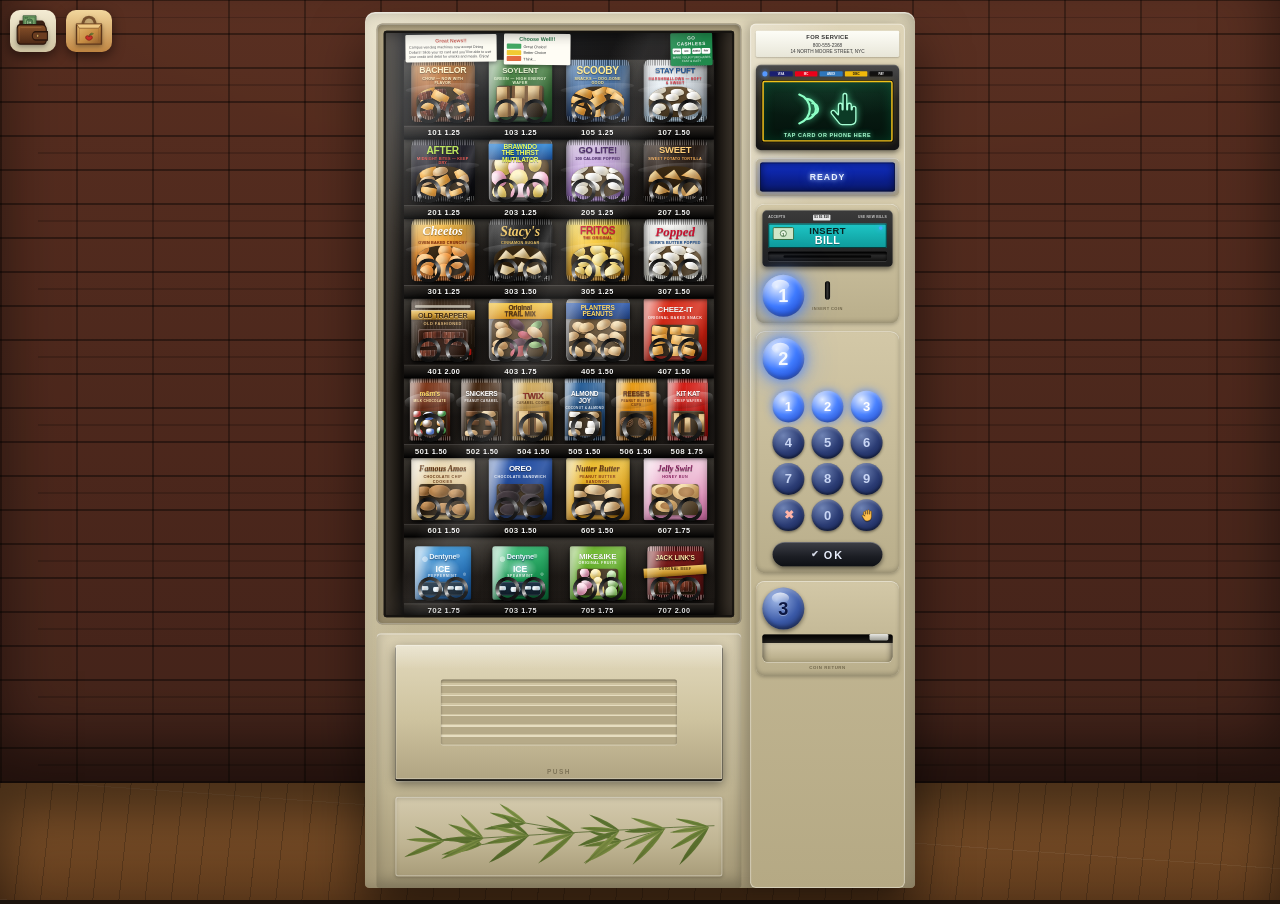
==== commit 878654c4: "Improve VFD payment animation" ====
--- a/index.html
+++ b/index.html
@@ -1477,9 +1477,12 @@
                   <path class="wave" d="M44 18 A 8 8 0 0 1 44 34"/>
                 </g>
                 <g class="handsvg">
-                  <path d="M62 50 L62 26 a4 4 0 0 1 8 0 l0 -13 a4 4 0 0 1 8 0 l0 13 a4 4 0 0 1 8 0
-                           l0 5 a4 4 0 0 1 8 0 l0 19 z"
-                        fill="#0c3b26" stroke="#a8ffd6" stroke-width="2.2" stroke-linejoin="round"/>
+                  <svg x="68" y="0" width="39" height="52" viewBox="0 0 209 286"
+                       preserveAspectRatio="xMidYMid meet" overflow="visible" aria-hidden="true">
+                    <path d="M91 261c-8 0-15-3-20-9l-60-74c-5-7-3-16 3-21 6-6 16-5 22 2l23 26c1 2 2 3 4 2 1 0 1-2 1-4v-69c0-8 6-15 14-15s14 7 14 15v30c0 4 1 5 4 5 2 0 3-1 3-5V40c0-9 6-15 14-15s14 6 14 15v104c0 4 1 5 3 5s3-1 3-5v-30c0-8 6-15 14-15s14 7 14 15v30c0 3 1 5 4 5 2 0 3-2 3-5v-7c0-8 6-14 14-14s14 6 14 14v88c0 21-14 36-35 36Z"
+                          fill="#0c3b26" stroke="#a8ffd6" stroke-width="10"
+                          stroke-linecap="round" stroke-linejoin="round"/>
+                  </svg>
                 </g>
               </svg>
               <div class="cap">TAP CARD OR PHONE HERE</div>
@@ -1497,9 +1500,12 @@
                   <rect x="28" y="15" width="42" height="26" rx="3" fill="#0c3b26"
                         stroke="#a8ffd6" stroke-width="2.2"/>
                   <rect x="33" y="21" width="9" height="7" rx="1.4" fill="#ffd75e"/>
-                  <path d="M76 50 L76 30 a3.4 3.4 0 0 1 6.8 0 l0 -11 a3.4 3.4 0 0 1 6.8 0 l0 11
-                           a3.4 3.4 0 0 1 6.8 0 l0 4 a3.4 3.4 0 0 1 6.8 0 l0 16 z"
-                        fill="#0c3b26" stroke="#a8ffd6" stroke-width="2" stroke-linejoin="round"/>
+                  <svg x="58" y="0" width="39" height="52" viewBox="0 0 209 286"
+                       preserveAspectRatio="xMidYMid meet" overflow="visible" aria-hidden="true">
+                    <path d="M91 261c-8 0-15-3-20-9l-60-74c-5-7-3-16 3-21 6-6 16-5 22 2l23 26c1 2 2 3 4 2 1 0 1-2 1-4v-69c0-8 6-15 14-15s14 7 14 15v30c0 4 1 5 4 5 2 0 3-1 3-5V40c0-9 6-15 14-15s14 6 14 15v104c0 4 1 5 3 5s3-1 3-5v-30c0-8 6-15 14-15s14 7 14 15v30c0 3 1 5 4 5 2 0 3-2 3-5v-7c0-8 6-14 14-14s14 6 14 14v88c0 21-14 36-35 36Z"
+                          fill="#0c3b26" stroke="#a8ffd6" stroke-width="10"
+                          stroke-linecap="round" stroke-linejoin="round"/>
+                  </svg>
                 </g>
               </svg>
               <div class="cap">OR INSERT CHIP CARD</div>
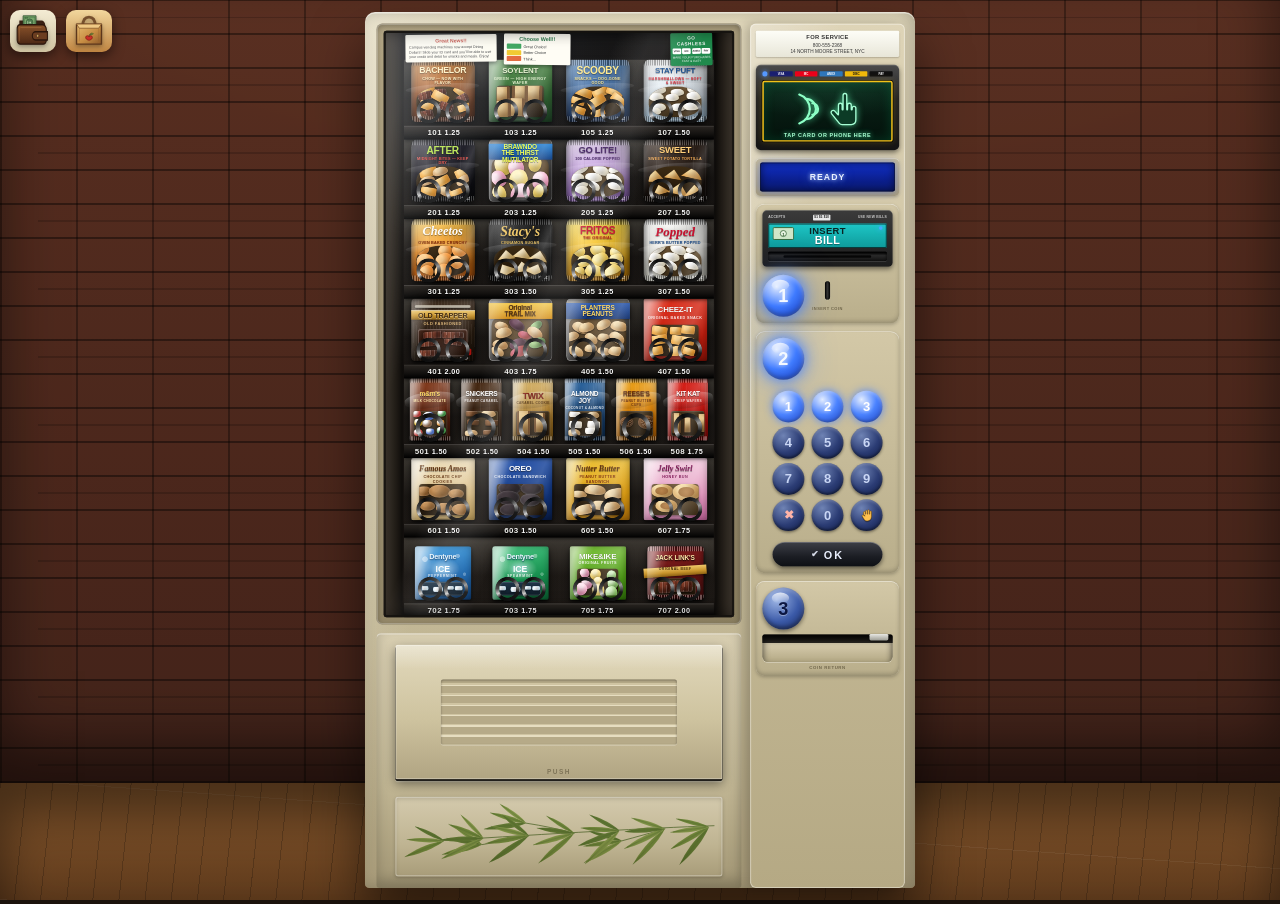
==== commit 50422c39: "Deal with mold issues" ====
--- a/index.html
+++ b/index.html
@@ -24,7 +24,7 @@
 /* ---------- room ---------- */
 #room{
   --wall-floor-seam:86%;
-  position:fixed;inset:0;overflow:hidden;z-index:0;
+  position:fixed;inset:0;overflow:hidden;z-index:0;cursor:pointer;
   background:
     /* warm ceiling light pool */
     radial-gradient(120% 60% at 55% -10%, rgba(255,214,150,.22), rgba(0,0,0,0) 60%),
@@ -58,6 +58,173 @@
     repeating-linear-gradient(4deg, rgba(255,255,255,.05) 0 1px, rgba(0,0,0,0) 1px 120px),
     linear-gradient(180deg,#8a5a2e,#5e3a1c);
   box-shadow:inset 0 30px 50px rgba(0,0,0,.5);
+}
+#room:focus-visible{outline:3px solid rgba(255,218,106,.8);outline-offset:-7px}
+#floor::after{content:"";display:none;position:absolute;pointer-events:none}
+
+/* ---------- alternate room and floor combinations ---------- */
+.room-brick-art{display:none;pointer-events:none}
+#room.room-redbrick .room-brick-art{
+  display:block;position:absolute;left:0;right:0;top:0;width:100%;height:var(--wall-floor-seam);z-index:0
+}
+/* poured cinder blocks and old institutional tile */
+#room.room-cinder{
+  background:
+    radial-gradient(110% 54% at 52% -8%,rgba(242,248,237,.24),transparent 61%),
+    linear-gradient(#858b87 0 var(--wall-floor-seam),#454a48 var(--wall-floor-seam)
+      calc(var(--wall-floor-seam) + .45%),#9b9b91 calc(var(--wall-floor-seam) + .45%) 100%)
+}
+#room.room-cinder::before{
+  left:0;right:0;top:0;height:var(--wall-floor-seam);opacity:1;filter:none;
+  background:
+    radial-gradient(ellipse at 42% 61%,rgba(45,51,48,.22) 0 2%,transparent 7%) 0 0/181px 127px,
+    repeating-linear-gradient(117deg,rgba(255,255,255,.025) 0 1px,transparent 1px 13px),
+    repeating-linear-gradient(to bottom,#4b5150 0 2px,rgba(229,233,227,.3) 2px 4px,
+      transparent 4px 69px,rgba(37,42,41,.3) 69px 72px),
+    repeating-linear-gradient(90deg,#4b5150 0 2px,rgba(229,233,227,.28) 2px 4px,
+      transparent 4px 145px,rgba(37,42,41,.3) 145px 148px),
+    linear-gradient(105deg,#9ca19c,#777d79 52%,#909590);
+  background-size:181px 127px,auto,auto,auto,auto;
+  box-shadow:inset 0 -45px 65px rgba(0,0,0,.42),inset 0 0 35px rgba(30,35,33,.18)
+}
+#room.room-cinder::after{
+  left:0;right:0;top:0;height:var(--wall-floor-seam);opacity:1;filter:none;
+  background:
+    radial-gradient(ellipse at 42% 61%,rgba(45,51,48,.22) 0 2%,transparent 7%) 0 0/181px 127px,
+    repeating-linear-gradient(90deg,transparent 0 72px,#4b5150 72px 74px,
+      rgba(229,233,227,.28) 74px 76px,transparent 76px 145px,rgba(37,42,41,.3) 145px 148px),
+    linear-gradient(105deg,#9ca19c,#777d79 52%,#909590);
+  -webkit-mask:repeating-linear-gradient(to bottom,transparent 0 4px,#000 4px 72px,transparent 72px 144px);
+  mask:repeating-linear-gradient(to bottom,transparent 0 4px,#000 4px 72px,transparent 72px 144px)
+}
+#room.room-cinder #floor{
+  background:
+    radial-gradient(ellipse at 23% 58%,rgba(48,22,25,.36),transparent 16%),
+    radial-gradient(ellipse at 82% 32%,rgba(29,22,23,.28),transparent 19%),
+    radial-gradient(ellipse at 55% 76%,rgba(225,151,148,.1),transparent 13%),
+    repeating-linear-gradient(90deg,rgba(61,38,40,.72) 0 2px,transparent 2px 76px),
+    repeating-linear-gradient(0deg,rgba(61,38,40,.72) 0 2px,transparent 2px 76px),
+    linear-gradient(135deg,#934c55,#672932 58%,#512029);
+  box-shadow:inset 0 27px 42px rgba(0,0,0,.42)
+}
+
+/* sickly painted wall, damp mold blooms, and stained concrete */
+#slime-mold-wall,#slime-mold-floor{
+  display:block;position:absolute;left:0;right:0;top:0;width:100%;height:var(--wall-floor-seam);
+  z-index:1;pointer-events:none;opacity:0
+}
+#slime-mold-floor{inset:0;width:100%;height:100%}
+#room.room-mold #slime-mold-wall{opacity:.93}
+#room.room-mold #slime-mold-floor{opacity:.96}
+#room.room-mold{
+  background:
+    radial-gradient(100% 48% at 50% -8%,rgba(226,228,136,.16),transparent 65%),
+    linear-gradient(#697331 0 var(--wall-floor-seam),#30331d var(--wall-floor-seam)
+      calc(var(--wall-floor-seam) + .45%),#777974 calc(var(--wall-floor-seam) + .45%) 100%)
+}
+#room.room-mold::before{
+  left:0;right:0;top:0;height:var(--wall-floor-seam);opacity:1;filter:none;
+  background:
+    radial-gradient(ellipse at 14% 17%,rgba(226,230,142,.08),transparent 16%),
+    repeating-linear-gradient(91deg,rgba(255,255,210,.025) 0 1px,transparent 1px 13px),
+    linear-gradient(104deg,#78823b,#5e692e 58%,#707a35);
+  box-shadow:inset 0 -18px 28px rgba(20,22,11,.22)
+}
+#room.room-mold::after{
+  left:0;right:0;top:0;height:var(--wall-floor-seam);opacity:1;filter:none;background:none
+}
+#room.room-mold #floor{
+  background:
+    linear-gradient(112deg,transparent 0 17%,rgba(43,46,44,.32) 17.3% 17.7%,transparent 18%),
+    linear-gradient(74deg,transparent 0 68%,rgba(48,51,49,.25) 68.2% 68.5%,transparent 68.8%),
+    repeating-linear-gradient(103deg,rgba(255,255,255,.035) 0 1px,transparent 1px 31px),
+    linear-gradient(180deg,#858985,#5d615f);
+  box-shadow:inset 0 34px 58px rgba(0,0,0,.5)
+}
+#room.room-mold #floor::after{
+  display:none
+}
+
+/* weathered mixed brick with long, straight wooden floorboards */
+#room.room-redbrick{
+  background:
+    radial-gradient(120% 58% at 52% -10%,rgba(255,218,178,.18),transparent 62%),
+    linear-gradient(#754638 0 var(--wall-floor-seam),#34231e var(--wall-floor-seam)
+      calc(var(--wall-floor-seam) + .45%),#70421f calc(var(--wall-floor-seam) + .45%) 100%)
+}
+#room.room-redbrick::before{
+  left:0;right:0;top:0;height:var(--wall-floor-seam);z-index:1;opacity:1;filter:none;
+  background:
+    radial-gradient(ellipse at 22% 37%,rgba(238,222,197,.18) 0 3%,transparent 10%) 0 0/271px 193px,
+    radial-gradient(ellipse at 76% 68%,rgba(45,33,30,.2) 0 2%,transparent 9%) 0 0/223px 157px,
+    repeating-linear-gradient(113deg,rgba(255,239,215,.035) 0 1px,transparent 1px 17px);
+  box-shadow:inset 0 -50px 72px rgba(28,18,15,.48),inset 0 0 35px rgba(40,28,23,.18)
+}
+#room.room-redbrick::after{
+  left:0;right:0;top:0;height:var(--wall-floor-seam);z-index:1;opacity:.72;filter:none;
+  background:
+    radial-gradient(ellipse at 9% 29%,rgba(242,232,211,.2),transparent 8%),
+    radial-gradient(ellipse at 88% 61%,rgba(25,18,17,.2),transparent 12%),
+    linear-gradient(90deg,rgba(42,28,23,.12),transparent 22%,transparent 73%,rgba(42,28,23,.16));
+  -webkit-mask:none;mask:none
+}
+#room.room-redbrick #floor{
+  background:
+    repeating-linear-gradient(90deg,rgba(42,22,10,.66) 0 3px,transparent 3px 112px),
+    repeating-linear-gradient(0deg,rgba(255,219,157,.08) 0 1px,transparent 1px 34px),
+    repeating-linear-gradient(92deg,transparent 0 24px,rgba(38,20,9,.12) 25px 26px),
+    linear-gradient(180deg,#9b6430,#5c3418);
+  box-shadow:inset 0 32px 52px rgba(0,0,0,.48)
+}
+
+/* dark cabin logs, sun-bleached plank floor, and a worn red rug */
+#room.room-cabin{
+  background:
+    radial-gradient(115% 58% at 52% -8%,rgba(218,167,106,.13),transparent 64%),
+    linear-gradient(#3f2818 0 var(--wall-floor-seam),#1d110b var(--wall-floor-seam)
+      calc(var(--wall-floor-seam) + .45%),#8b7556 calc(var(--wall-floor-seam) + .45%) 100%)
+}
+#room.room-cabin::before{
+  left:0;right:0;top:0;height:var(--wall-floor-seam);opacity:1;filter:none;
+  background:
+    linear-gradient(90deg,rgba(17,8,5,.2),transparent 24%,rgba(226,163,101,.06) 52%,
+      transparent 74%,rgba(15,7,4,.22)),
+    repeating-linear-gradient(2deg,transparent 0 7px,rgba(28,13,8,.22) 8px,
+      transparent 9px 19px),
+    repeating-linear-gradient(178deg,transparent 0 13px,rgba(229,166,108,.07) 14px,
+      transparent 15px 29px),
+    repeating-linear-gradient(to bottom,rgba(236,160,94,.04) 0 56px,rgba(22,10,6,.13) 56px 112px,
+      rgba(209,132,77,.035) 112px 168px,rgba(12,6,4,.15) 168px 224px),
+    repeating-linear-gradient(to bottom,#100705 0 3px,#24120c 4px 8px,#4c2b1c 12px 17px,
+      #70462e 22px,#895d40 28px,#774d33 34px,#583522 41px,#382016 47px,
+      #22110b 52px,#0d0604 56px);
+  box-shadow:inset 0 -54px 76px rgba(15,8,5,.68),inset 0 0 45px rgba(10,5,3,.3)
+}
+#room.room-cabin::after{
+  left:0;right:0;top:0;height:var(--wall-floor-seam);opacity:.84;filter:none;
+  background:
+    radial-gradient(ellipse at 50% 50%,rgba(220,159,105,.13) 0 7%,transparent 25%) 0 0/317px 112px,
+    radial-gradient(ellipse at 50% 50%,rgba(15,7,4,.28) 0 3%,transparent 14%) 73px 21px/229px 167px,
+    repeating-linear-gradient(1deg,transparent 0 10px,rgba(18,8,5,.18) 11px,
+      transparent 12px 24px)
+}
+#room.room-cabin #floor{
+  background:
+    repeating-linear-gradient(90deg,rgba(67,52,35,.52) 0 3px,transparent 3px 128px),
+    repeating-linear-gradient(0deg,rgba(255,246,213,.07) 0 1px,transparent 1px 29px),
+    repeating-linear-gradient(93deg,transparent 0 32px,rgba(64,48,31,.11) 33px 34px),
+    linear-gradient(180deg,#a18b69,#756046);
+  box-shadow:inset 0 31px 48px rgba(32,25,18,.42)
+}
+#room.room-cabin #floor::after{
+  display:block;left:2.5%;right:2.5%;top:5%;bottom:-24%;clip-path:none;
+  background:
+    linear-gradient(90deg,rgba(245,203,143,.55) 0 1.2%,transparent 1.2% 98.8%,rgba(245,203,143,.55) 98.8%),
+    repeating-linear-gradient(45deg,transparent 0 18px,rgba(238,185,120,.18) 18px 22px),
+    repeating-linear-gradient(-45deg,transparent 0 18px,rgba(238,185,120,.14) 18px 22px),
+    linear-gradient(180deg,#8d2924,#5f1b19);
+  border:3px solid rgba(111,50,35,.82);border-radius:1px;
+  box-shadow:0 5px 13px rgba(0,0,0,.42),inset 0 0 0 2px rgba(225,163,101,.18);opacity:.94
 }
 /* ---------- stage / scaling ---------- */
 #viewport{position:relative;z-index:3;width:100%;display:flex;justify-content:center}
@@ -1387,7 +1554,81 @@
 </head>
 <body>
 
-<div id="room"><div id="floor"></div></div>
+<svg width="0" height="0" aria-hidden="true" focusable="false"
+     style="position:absolute;overflow:hidden;pointer-events:none">
+  <defs>
+  </defs>
+</svg>
+
+<div id="room" class="room-original" role="button" tabindex="0"
+     aria-label="Change room background" title="Click to change the room">
+  <svg class="room-brick-art" xmlns="http://www.w3.org/2000/svg" aria-hidden="true">
+    <defs>
+      <filter id="brickRough" x="-4%" y="-8%" width="108%" height="116%">
+        <feTurbulence type="fractalNoise" baseFrequency=".035 .12" numOctaves="2" seed="19" result="grain"/>
+        <feColorMatrix in="grain" type="matrix"
+          values=".42 0 0 0 .36  0 .42 0 0 .31  0 0 .42 0 .27  0 0 0 .28 0" result="grainTone"/>
+        <feBlend in="SourceGraphic" in2="grainTone" mode="multiply"/>
+      </filter>
+      <pattern id="agedBrickPattern" width="640" height="216" patternUnits="userSpaceOnUse">
+        <rect width="640" height="216" fill="#aab3ac"/>
+        <g filter="url(#brickRough)" stroke="#513831" stroke-opacity=".42" stroke-width="1">
+          <rect x="-20" y="3" width="108" height="28" rx="3" fill="#a95038"/>
+          <rect x="95" y="2" width="92" height="30" rx="2" fill="#7c4940"/>
+          <rect x="194" y="4" width="132" height="26" rx="4" fill="#c66f47" transform="rotate(-.45 260 17)"/>
+          <rect x="333" y="2" width="78" height="30" rx="2" fill="#9b573e"/>
+          <rect x="418" y="3" width="116" height="27" rx="3" fill="#64555b"/>
+          <rect x="541" y="2" width="104" height="30" rx="3" fill="#aa593d"/>
+
+          <rect x="-54" y="39" width="130" height="28" rx="3" fill="#8b4938"/>
+          <rect x="83" y="40" width="116" height="26" rx="2" fill="#c16841" transform="rotate(.5 141 53)"/>
+          <rect x="206" y="38" width="78" height="30" rx="4" fill="#a76c4b"/>
+          <rect x="291" y="40" width="143" height="26" rx="3" fill="#88443a"/>
+          <rect x="441" y="38" width="91" height="30" rx="2" fill="#c4774c"/>
+          <rect x="539" y="39" width="132" height="28" rx="4" fill="#765052"/>
+
+          <rect x="-14" y="75" width="85" height="27" rx="2" fill="#bf6d47"/>
+          <rect x="78" y="73" width="142" height="30" rx="4" fill="#915342" transform="rotate(-.4 149 88)"/>
+          <rect x="227" y="76" width="106" height="25" rx="2" fill="#ba6442"/>
+          <rect x="340" y="74" width="73" height="29" rx="3" fill="#6a5558"/>
+          <rect x="420" y="75" width="154" height="27" rx="4" fill="#a9573e"/>
+          <rect x="581" y="73" width="75" height="30" rx="2" fill="#c57b50"/>
+
+          <rect x="-62" y="111" width="122" height="28" rx="3" fill="#75473e"/>
+          <rect x="67" y="110" width="81" height="30" rx="2" fill="#c36c44"/>
+          <rect x="155" y="113" width="128" height="25" rx="4" fill="#9b5a42" transform="rotate(.55 219 126)"/>
+          <rect x="290" y="111" width="103" height="28" rx="2" fill="#b86240"/>
+          <rect x="400" y="109" width="137" height="31" rx="4" fill="#825050"/>
+          <rect x="544" y="112" width="104" height="26" rx="3" fill="#c3784c"/>
+
+          <rect x="-25" y="147" width="137" height="27" rx="4" fill="#a75a3f"/>
+          <rect x="119" y="145" width="75" height="30" rx="2" fill="#67565b"/>
+          <rect x="201" y="148" width="111" height="26" rx="3" fill="#c56c43"/>
+          <rect x="319" y="146" width="149" height="29" rx="4" fill="#8b4a3a" transform="rotate(-.35 393 160)"/>
+          <rect x="475" y="147" width="83" height="27" rx="2" fill="#bd744d"/>
+          <rect x="565" y="145" width="110" height="30" rx="3" fill="#765046"/>
+
+          <rect x="-68" y="183" width="116" height="28" rx="3" fill="#b96240"/>
+          <rect x="55" y="181" width="145" height="31" rx="4" fill="#8a5040"/>
+          <rect x="207" y="184" width="92" height="26" rx="2" fill="#c37b52" transform="rotate(.45 253 197)"/>
+          <rect x="306" y="182" width="124" height="29" rx="3" fill="#9d533b"/>
+          <rect x="437" y="184" width="72" height="27" rx="2" fill="#66565c"/>
+          <rect x="516" y="181" width="139" height="31" rx="4" fill="#b96b46"/>
+        </g>
+        <g fill="none" stroke="#f2dfc8" stroke-linecap="round" opacity=".31">
+          <path d="M8 16h42m173 70h54m77 41h27m88 70h48M107 55h31m181 107h63m183-109h48"/>
+          <path d="M19 22h18m185 71h31m108 40h15m102 69h23m101-141h25" stroke-width="2"/>
+        </g>
+        <g fill="none" stroke="#492d28" stroke-linecap="round" opacity=".3">
+          <path d="M119 25h46m146 33h84m67 35h76M77 128h54m211 68h62m129-29h41"/>
+        </g>
+      </pattern>
+    </defs>
+    <rect width="100%" height="100%" fill="url(#agedBrickPattern)"/>
+  </svg>
+  <canvas id="slime-mold-wall" aria-hidden="true"></canvas>
+  <div id="floor"><canvas id="slime-mold-floor" aria-hidden="true"></canvas></div>
+</div>
 
 <div id="viewport">
 <div id="stage">
@@ -1611,7 +1852,8 @@
     <span class="kbd">coin slot</span> to pay. Punch the item code on the keypad and press
     <span class="kbd">OK</span>. Then <span class="kbd">push the tray door</span> to grab your snack.
     <br>Keyboard: digits, <span class="kbd">Enter</span>=OK, <span class="kbd">Esc</span>=coin return,
-    <span class="kbd">W</span>=wallet, <span class="kbd">C</span>=collection.
+    <span class="kbd">W</span>=wallet, <span class="kbd">C</span>=collection,
+    <span class="kbd">B</span>=room.
   </div>
   <div class="den"><button class="card" id="hudhide">Hide Panel</button></div>
 </div>
@@ -1987,8 +2229,198 @@
 const machineEl=$("#machine"), fxRear=$("#fxrear"), fxFront=$("#fxfront");
 const stickerZoom=$("#stickerzoom"), stickerZoomCard=$("#stickerzoomcard");
 const collectionEl=$("#collection"),collectionPanel=$("#collectionpanel"),collectionGrid=$("#collectiongrid");
+const roomEl=$("#room");
 let collectionSuppressed=false;
 let scale=1;
+
+const ROOM_THEME_KEY="vending-machine-room-theme-v1";
+const ROOM_THEMES=[
+  ["room-original","Original basement"],
+  ["room-cinder","Cinder block wall and tile floor"],
+  ["room-mold","Moldy green wall and stained grey floor"],
+  ["room-redbrick","Red brick wall and wood plank floor"],
+  ["room-cabin","Dark log cabin with a red rug"]
+];
+let roomThemeIndex=0;
+function setRoomTheme(index,persist=true){
+  roomThemeIndex=(index+ROOM_THEMES.length)%ROOM_THEMES.length;
+  roomEl.classList.remove(...ROOM_THEMES.map(theme=>theme[0]));
+  const [className,name]=ROOM_THEMES[roomThemeIndex];roomEl.classList.add(className);
+  roomEl.dataset.roomTheme=name;roomEl.setAttribute("aria-label","Change room background. Current: "+name);
+  roomEl.title=name+" — click to change the room";
+  if(persist)try{localStorage.setItem(ROOM_THEME_KEY,String(roomThemeIndex));}catch(e){}
+}
+function cycleRoomTheme(){setRoomTheme(roomThemeIndex+1);}
+try{
+  const savedRoomTheme=Number(localStorage.getItem(ROOM_THEME_KEY));
+  if(Number.isInteger(savedRoomTheme)&&savedRoomTheme>=0&&savedRoomTheme<ROOM_THEMES.length)
+    roomThemeIndex=savedRoomTheme;
+}catch(e){}
+setRoomTheme(roomThemeIndex,false);
+roomEl.addEventListener("click",cycleRoomTheme);
+roomEl.addEventListener("keydown",e=>{
+  if(e.key!=="Enter"&&e.key!==" ")return;
+  e.preventDefault();e.stopPropagation();cycleRoomTheme();
+});
+
+/* Agent/trail slime-mold renderer adapted from procedural-slime-mold-wall-demo.html. */
+function initSlimeMoldSurface(selector,{floorSurface=false,seed=0x51a7e31d,palette}){
+  const canvas=$(selector);
+  const ctx=canvas.getContext("2d");
+  const simCanvas=document.createElement("canvas");
+  const simCtx=simCanvas.getContext("2d");
+  const TAU=Math.PI*2;
+  const clamp=(v,a=0,b=1)=>Math.max(a,Math.min(b,v));
+  let W=260,H=210,N=0,trail,nextTrail,activity,moisture,cracks,wallNoise,imageData;
+  let agents=[],steps=0,raf=0,resizeTimer=0,rngState=seed,lastTick=0;
+  const random=()=>{
+    rngState^=rngState<<13;rngState^=rngState>>>17;rngState^=rngState<<5;
+    return (rngState>>>0)/4294967296;
+  };
+  const idx=(x,y)=>((y+H)%H)*W+((x+W)%W);
+  function hash2(x,y,seed=0){
+    let n=Math.imul(x,374761393)^Math.imul(y,668265263)^Math.imul(seed,1442695041);
+    n=Math.imul(n^(n>>>13),1274126177);
+    return ((n^(n>>>16))>>>0)/4294967295;
+  }
+  function smoothNoise(x,y,scale,seed=0){
+    const gx=x/scale,gy=y/scale,x0=Math.floor(gx),y0=Math.floor(gy);
+    const tx=gx-x0,ty=gy-y0,sx=tx*tx*(3-2*tx),sy=ty*ty*(3-2*ty);
+    const a=hash2(x0,y0,seed),b=hash2(x0+1,y0,seed);
+    const c=hash2(x0,y0+1,seed),d=hash2(x0+1,y0+1,seed);
+    return (a*(1-sx)+b*sx)*(1-sy)+(c*(1-sx)+d*sx)*sy;
+  }
+  function fractalNoise(x,y,seed=0){
+    let value=0,amp=.55,scale=72,total=0;
+    for(let octave=0;octave<4;octave++){
+      value+=smoothNoise(x,y,scale,seed+octave*19)*amp;total+=amp;amp*=.5;scale*=.48;
+    }
+    return value/total;
+  }
+  function generateWall(){
+    for(let y=0;y<H;y++)for(let x=0;x<W;x++){
+      const i=y*W+x,n=fractalNoise(x,y,31),fine=smoothNoise(x,y,4.5,99);
+      const bottomDamp=Math.pow(y/H,floorSurface?1.35:2.35);
+      const patches=smoothNoise(x,y,62,402)*.55+smoothNoise(x,y,29,721)*.45;
+      const nx=x/W;
+      const cabinetDamp=Math.exp(-Math.pow((nx-.12)/.095,2))*.34+
+        Math.exp(-Math.pow((nx-.88)/.085,2))*.28+
+        (floorSurface?Math.exp(-Math.pow((nx-.54)/.24,2))*.18:0);
+      wallNoise[i]=n*.8+fine*.2;
+      moisture[i]=clamp(.08+bottomDamp*.48+Math.max(0,patches-.5)*1.05+cabinetDamp*(.28+bottomDamp*.72));
+    }
+    for(let c=0;c<15;c++){
+      let x=(.07+random()*.86)*W,y=(.38+random()*.58)*H,angle=random()*TAU;
+      const length=18+random()*70;
+      for(let s=0;s<length;s++){
+        const xi=Math.floor(x),yi=Math.floor(y);
+        for(let oy=-2;oy<=2;oy++)for(let ox=-2;ox<=2;ox++){
+          const distance=Math.hypot(ox,oy),p=idx(xi+ox,yi+oy);
+          cracks[p]=Math.max(cracks[p],Math.max(0,1-distance/2.4));
+          moisture[p]=clamp(moisture[p]+Math.max(0,.22-distance*.065));
+        }
+        angle+=(random()-.5)*.38;
+        if(random()<.04)angle+=(random()-.5)*1.45;
+        x+=Math.cos(angle)*1.1;y+=Math.sin(angle)*1.1;
+        if(x<1||x>W-2||y<1||y>H-2)break;
+      }
+    }
+  }
+  function addColony(cx,cy,count){
+    const radius=Math.min(W,H)*(.018+random()*.017);
+    for(let i=0;i<count;i++){
+      const angle=random()*TAU,radiusAtPoint=Math.sqrt(random())*radius;
+      const x=clamp(cx+Math.cos(angle)*radiusAtPoint,1,W-2);
+      const y=clamp(cy+Math.sin(angle)*radiusAtPoint,1,H-2);
+      agents.push({x,y,a:random()*TAU,age:random()*500});
+      const p=idx(Math.floor(x),Math.floor(y));
+      trail[p]=Math.min(8,trail[p]+1.5);activity[p]=Math.min(4,activity[p]+1);
+    }
+  }
+  function initialize(){
+    const rect=canvas.getBoundingClientRect(),dpr=Math.min(devicePixelRatio||1,2);
+    canvas.width=Math.max(1,Math.floor(rect.width*dpr));canvas.height=Math.max(1,Math.floor(rect.height*dpr));
+    ctx.setTransform(dpr,0,0,dpr,0,0);
+    H=floorSurface?64:140;
+    W=Math.max(220,Math.min(320,Math.round(H*rect.width/Math.max(1,rect.height))));N=W*H;
+    simCanvas.width=W;simCanvas.height=H;imageData=simCtx.createImageData(W,H);
+    trail=new Float32Array(N);nextTrail=new Float32Array(N);activity=new Float32Array(N);
+    moisture=new Float32Array(N);cracks=new Float32Array(N);wallNoise=new Float32Array(N);
+    agents=[];steps=0;lastTick=0;rngState=seed;generateWall();
+    if(floorSurface){
+      addColony(W*.105,H*.32,420);addColony(W*.905,H*.57,310);addColony(W*.54,H*.86,210);
+    }else{
+      addColony(W*.105,H*.72,820);addColony(W*.895,H*.63,680);addColony(W*.52,H*.91,360);
+    }
+    for(let i=0;i<N;i++){trail[i]*=.25;activity[i]*=.45;}
+  }
+  function sense(agent,offsetAngle){
+    const angle=agent.a+offsetAngle;
+    const x=Math.floor(agent.x+Math.cos(angle)*5.8),y=Math.floor(agent.y+Math.sin(angle)*5.8),p=idx(x,y);
+    return trail[p]*.88+moisture[p]*2.15+cracks[p]*1.35+(wallNoise[p]-.5)*.18;
+  }
+  function simulateAgents(){
+    const sensorAngle=31*Math.PI/180;
+    for(let n=0;n<agents.length;n++){
+      const agent=agents[n],forward=sense(agent,0),left=sense(agent,-sensorAngle),right=sense(agent,sensorAngle);
+      if(forward<left&&forward<right)agent.a+=(random()<.5?-1:1)*.28;
+      else if(left>right)agent.a-=.28;else if(right>left)agent.a+=.28;
+      agent.a+=(random()-.5)*.095+Math.sin(agent.age*.009)*.0025;
+      agent.x+=Math.cos(agent.a)*.92;agent.y+=Math.sin(agent.a)*.92+.012;
+      if(agent.x<1||agent.x>=W-1||agent.y<1||agent.y>=H-1){
+        agent.x=clamp(agent.x,1,W-2);agent.y=clamp(agent.y,1,H-2);agent.a+=Math.PI*(.75+random()*.5);
+      }
+      const p=idx(Math.floor(agent.x),Math.floor(agent.y)),dampBoost=.65+moisture[p]*.8;
+      trail[p]=Math.min(10,trail[p]+.72*dampBoost);activity[p]=Math.min(5,activity[p]+.82);agent.age++;
+    }
+  }
+  function diffuseField(){
+    for(let y=1;y<H-1;y++)for(let x=1;x<W-1;x++){
+      const i=y*W+x,cardinal=trail[i-1]+trail[i+1]+trail[i-W]+trail[i+W];
+      const diagonal=trail[i-W-1]+trail[i-W+1]+trail[i+W-1]+trail[i+W+1];
+      nextTrail[i]=(trail[i]*.52+cardinal*.095+diagonal*.025)*.99;activity[i]*=.955;
+    }
+    [trail,nextTrail]=[nextTrail,trail];
+  }
+  function render(){
+    const pixels=imageData.data;
+    for(let y=0;y<H;y++)for(let x=0;x<W;x++){
+      const i=y*W+x,p=i*4,t=trail[i],active=activity[i];
+      const near=trail[idx(x-2,y)]+trail[idx(x+2,y)]+trail[idx(x,y-2)]+trail[idx(x,y+2)];
+      const halo=clamp(near*.05-t*.075),body=clamp((t-.045)*.5),thick=clamp((t-.78)*.3),front=clamp(active*.68);
+      if(body<=0&&halo<=.015){pixels[p]=pixels[p+1]=pixels[p+2]=pixels[p+3]=0;continue;}
+      const cell=Math.sin(x*.42+Math.sin(y*.19))*Math.sin(y*.38+Math.cos(x*.17));
+      const pore=cell*.5+.5;
+      const ridge=clamp((Math.abs(trail[idx(x+1,y)]-trail[idx(x-1,y)])+
+        Math.abs(trail[idx(x,y+1)]-trail[idx(x,y-1)]))*.1+thick*.18);
+      let r=palette.base[0]+thick*palette.thick[0]+front*palette.front[0]+pore*palette.pore[0]+ridge*palette.ridge[0];
+      let g=palette.base[1]+thick*palette.thick[1]+front*palette.front[1]+pore*palette.pore[1]+ridge*palette.ridge[1];
+      let b=palette.base[2]+thick*palette.thick[2]+front*palette.front[2]+pore*palette.pore[2]+ridge*palette.ridge[2];
+      pixels[p]=clamp(r,0,255);pixels[p+1]=clamp(g,0,255);pixels[p+2]=clamp(b,0,255);
+      pixels[p+3]=Math.round(255*clamp(halo*.22+body*(.72+thick*.2)));
+    }
+    simCtx.putImageData(imageData,0,0);ctx.clearRect(0,0,canvas.clientWidth,canvas.clientHeight);
+    ctx.imageSmoothingEnabled=true;ctx.drawImage(simCanvas,0,0,W,H,0,0,canvas.clientWidth,canvas.clientHeight);
+  }
+  function step(timestamp){
+    if(roomEl.classList.contains("room-mold")&&steps<170&&timestamp-lastTick>=50){
+      simulateAgents();diffuseField();steps++;lastTick=timestamp;
+      render();
+    }
+    raf=requestAnimationFrame(step);
+  }
+  addEventListener("resize",()=>{clearTimeout(resizeTimer);resizeTimer=setTimeout(initialize,140);},{passive:true});
+  initialize();step();
+  return()=>{cancelAnimationFrame(raf);clearTimeout(resizeTimer);};
+}
+initSlimeMoldSurface("#slime-mold-wall",{
+  seed:0x51a7e31d,
+  palette:{base:[153,116,18],thick:[38,34,8],front:[18,16,3],pore:[13,11,2],ridge:[30,25,7]}
+});
+initSlimeMoldSurface("#slime-mold-floor",{
+  floorSurface:true,seed:0x73c42a19,
+  palette:{base:[14,73,8],thick:[17,54,9],front:[10,29,4],pore:[8,20,2],ridge:[16,37,5]}
+});
 
 function setMode(mode){
   S.mode=mode;S.busy=!["idle","transaction","awaitingPickup"].includes(mode);renderHUD();
@@ -3311,6 +3743,7 @@
   if(reveal.classList.contains("on")){ closeReveal(); return; }
   if(plain&&shortcut==="w"){e.preventDefault();toggleWallet(false);return;}
   if(plain&&shortcut==="c"){e.preventDefault();openCollection();return;}
+  if(plain&&shortcut==="b"){e.preventDefault();cycleRoomTheme();return;}
   if(/^[0-9]$/.test(e.key)){
     const k=[...keys].find(x=>x.dataset.k===e.key); if(k){press(k);keyIn(e.key);}
   }else if(e.key==="Enter"){e.preventDefault();press(okKey);lightPressedControl(okKey);sfx.ok();doOK();}
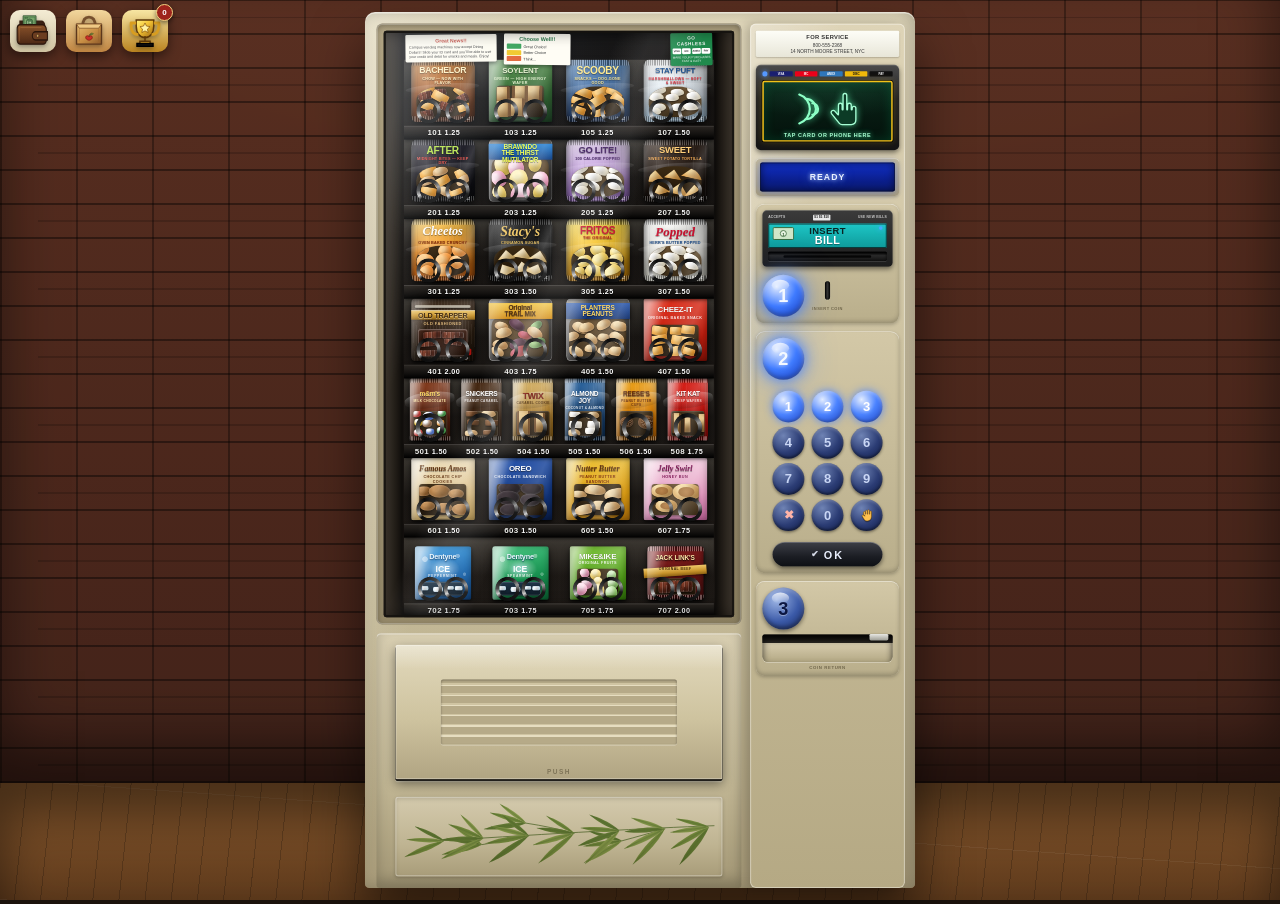
==== commit b484b11d: "Achieve some more changes" ====
--- a/index.html
+++ b/index.html
@@ -1082,17 +1082,22 @@
 #hud .den button.card{background:linear-gradient(180deg,#cfe0ff,#8fa8e0);color:#0f1a33;width:100%}
 #hud .hint{margin-top:8px;color:#9a9284;font-size:9.5px;line-height:1.45}
 #hud .kbd{color:#f0c96b}
-#hudtoggle,#collectiontoggle{
+#hudtoggle,#collectiontoggle,#achievementtoggle{
   position:fixed;left:10px;top:10px;z-index:41;display:none;border:none;cursor:pointer;
   width:46px;height:42px;border-radius:10px;padding:5px;color:#1c1a16;
   background:linear-gradient(180deg,#f4ecd4,#cfc4a2);box-shadow:0 4px 12px rgba(0,0,0,.5)}
 #collectiontoggle{left:66px;display:block;background:linear-gradient(180deg,#f2d79d,#bf8542)}
-#hudtoggle svg,#collectiontoggle svg{display:block;width:100%;height:100%;filter:drop-shadow(0 2px 2px rgba(0,0,0,.32))}
-#hudtoggle:focus-visible,#collectiontoggle:focus-visible{outline:3px solid #ffd75e;outline-offset:2px}
+#achievementtoggle{left:122px;display:block;padding:4px;background:linear-gradient(180deg,#f7e6a3,#b98320)}
+#hudtoggle svg,#collectiontoggle svg,#achievementtoggle svg{display:block;width:100%;height:100%;filter:drop-shadow(0 2px 2px rgba(0,0,0,.32))}
+#hudtoggle:focus-visible,#collectiontoggle:focus-visible,#achievementtoggle:focus-visible{outline:3px solid #ffd75e;outline-offset:2px}
+#achievementbadge{position:absolute;right:-5px;top:-6px;min-width:17px;height:17px;padding:0 4px;border-radius:9px;
+  display:grid;place-items:center;color:#fff;background:#9e241c;border:1px solid #f4d482;
+  font:800 8px/1 Arial;box-shadow:0 2px 5px rgba(0,0,0,.55)}
 @media (max-width:860px){
   #hud{left:8px;top:8px;right:8px;width:auto;max-width:none}
-  #hudtoggle{left:auto;right:66px;bottom:10px;top:auto;padding:11px 14px}
-  #collectiontoggle{left:auto;right:10px;bottom:10px;top:auto;padding:9px 12px}
+  #hudtoggle{left:auto;right:122px;bottom:10px;top:auto;padding:11px 14px}
+  #collectiontoggle{left:auto;right:66px;bottom:10px;top:auto;padding:9px 12px}
+  #achievementtoggle{left:auto;right:10px;bottom:10px;top:auto}
 }
 #hud.hidden{display:none}
 #hud.hidden + #hudtoggle{display:block}
@@ -1208,6 +1213,50 @@
 #collectiongrid:empty + #collectionempty{display:block}
 @media(max-width:520px){#collection{padding:10px}#collectionpanel{padding:14px 10px}
   #collectiongrid{grid-template-columns:repeat(2,minmax(0,1fr));gap:8px}}
+
+/* unlocked achievements; cards stay compact so the panel reads as a trophy list */
+#achievements{position:fixed;inset:0;z-index:89;display:none;place-items:center;padding:12px;
+  background:rgba(0,0,0,.78);backdrop-filter:blur(5px)}
+#achievements.on{display:grid;animation:fadein .2s ease-out both}
+#achievementpanel{width:min(820px,94vw);height:min(760px,90vh);overflow:auto;border-radius:14px;padding:20px;
+  color:#eee;background:linear-gradient(180deg,#2d261b,#14110d);
+  box-shadow:0 24px 70px rgba(0,0,0,.78),inset 0 0 0 1px rgba(255,218,116,.2)}
+#achievementhead{display:flex;align-items:center;justify-content:space-between;gap:14px;margin-bottom:14px}
+#achievementtitlewrap h2{font:800 15px/1 Arial;letter-spacing:2px;color:#f4cb52}
+#achievementcount{display:block;margin-top:6px;color:#c8bda8;font:800 9px/1 Arial;letter-spacing:1px}
+#achievementclose{border:0;border-radius:7px;padding:7px 10px;cursor:pointer;background:#d6cbae;color:#241a12;
+  font:800 11px/1 Arial}
+#achievementlist{display:grid;gap:9px}
+.achievement-card{min-height:78px;display:grid;grid-template-columns:62px minmax(0,1fr) auto;align-items:center;
+  gap:12px;border-radius:10px;padding:9px 12px;background:linear-gradient(100deg,rgba(244,203,82,.14),rgba(255,255,255,.035));
+  box-shadow:inset 0 0 0 1px rgba(244,203,82,.22),0 4px 10px rgba(0,0,0,.24)}
+.achievement-icon{width:58px;height:58px;display:grid;place-items:center;overflow:hidden;border-radius:9px;
+  background:radial-gradient(circle at 40% 30%,#51452e,#18140d 72%);box-shadow:inset 0 0 0 1px rgba(255,220,110,.2)}
+.achievement-icon svg{display:block;width:52px;height:52px}
+.achievement-icon .pk{position:relative!important;margin:auto!important;transform:none!important;filter:drop-shadow(0 3px 3px rgba(0,0,0,.6))}
+.achievement-copy h3{font:800 12px/1.15 Arial;color:#fff;letter-spacing:.35px}
+.achievement-copy p{margin-top:5px;color:#bdb3a4;font:600 9.5px/1.35 Arial}
+.achievement-date{white-space:nowrap;color:#d3b95f;font:800 8px/1 Arial;letter-spacing:.6px;text-align:right}
+#achievementempty{display:none;padding:54px 10px;text-align:center;color:#a99f91;font:700 11px/1.5 Arial}
+#achievementlist:empty + #achievementempty{display:block}
+#achievementtoasts{position:fixed;z-index:120;right:12px;top:12px;width:min(350px,calc(100vw - 24px));
+  display:grid;gap:8px;pointer-events:none}
+.achievement-toast{min-height:66px;display:grid;grid-template-columns:48px minmax(0,1fr);align-items:center;gap:10px;
+  padding:8px 12px 8px 8px;border-radius:11px;color:#fff;
+  background:linear-gradient(105deg,rgba(31,25,15,.98),rgba(73,51,13,.97));
+  box-shadow:0 10px 30px rgba(0,0,0,.62),inset 0 0 0 1px rgba(255,216,89,.52);
+  animation:achievementtoast 3.35s ease-in-out both}
+.achievement-toast .achievement-icon{width:48px;height:48px;border-radius:8px}
+.achievement-toast .achievement-icon svg{width:43px;height:43px}
+.achievement-toast b{display:block;color:#f5cc4f;font:900 8px/1 Arial;letter-spacing:1.3px;margin-bottom:5px}
+.achievement-toast strong{display:block;font:800 11px/1.2 Arial;color:#fff}
+@keyframes achievementtoast{
+  0%{opacity:0;transform:translateX(calc(100% + 20px))}
+  10%,79%{opacity:1;transform:translateX(0)}
+  100%{opacity:0;transform:translateX(calc(100% + 20px))}
+}
+@media(max-width:520px){#achievementpanel{padding:14px 10px}.achievement-card{grid-template-columns:54px minmax(0,1fr);gap:9px}
+  .achievement-icon{width:52px;height:52px}.achievement-date{grid-column:2;text-align:left;margin-top:-5px}}
 
 /* falling-item layer: inside the glass, so the cabinet body clips the item away
    as it drops out of the display case and into the bin. Sits under #gloss so the
@@ -1852,7 +1901,7 @@
     <span class="kbd">coin slot</span> to pay. Punch the item code on the keypad and press
     <span class="kbd">OK</span>. Then <span class="kbd">push the tray door</span> to grab your snack.
     <br>Keyboard: digits, <span class="kbd">Enter</span>=OK, <span class="kbd">Esc</span>=coin return,
-    <span class="kbd">W</span>=wallet, <span class="kbd">C</span>=collection,
+    <span class="kbd">W</span>=wallet, <span class="kbd">C</span>=collection, <span class="kbd">A</span>=achievements,
     <span class="kbd">B</span>=room.
   </div>
   <div class="den"><button class="card" id="hudhide">Hide Panel</button></div>
@@ -1902,6 +1951,19 @@
     <path d="M28 26.5c1.5-2 3.7-1.4 4.5-.7-1.4 1.4-2.9 2.1-4.5 2z" fill="#5f8235" stroke="#365522" stroke-width=".55"/>
   </svg>
 </button>
+<button id="achievementtoggle" aria-label="Open achievements" title="Open achievements">
+  <svg viewBox="0 0 52 44" aria-hidden="true">
+    <defs><linearGradient id="trophyGold" x1="0" y1="0" x2="1" y2="1">
+      <stop offset="0" stop-color="#fff180"/><stop offset=".42" stop-color="#f4c536"/><stop offset="1" stop-color="#9c6410"/>
+    </linearGradient></defs>
+    <path d="M14 7h24v8c0 10-5 16-12 16s-12-6-12-16z" fill="url(#trophyGold)" stroke="#5e3909" stroke-width="2"/>
+    <path d="M14 11H7v5c0 7 4 11 10 11M38 11h7v5c0 7-4 11-10 11" fill="none" stroke="#d89d20" stroke-width="4" stroke-linejoin="round"/>
+    <path d="M26 29v6M19 36h14v4H19z" fill="#d89d20" stroke="#5e3909" stroke-width="2"/>
+    <path d="M15 39h22v4H15z" fill="#121212" stroke="#000" stroke-width="2"/>
+    <path d="m26 11 2.1 4.3 4.8.7-3.5 3.4.9 4.8-4.3-2.3-4.3 2.3.9-4.8-3.5-3.4 4.8-.7z" fill="#fff2a4" stroke="#8b570b" stroke-width="1"/>
+  </svg>
+  <span id="achievementbadge" aria-hidden="true">0</span>
+</button>
 
 <!-- retrieved item overlay -->
 <div id="reveal" role="dialog" aria-modal="true">
@@ -1921,6 +1983,19 @@
     <div id="collectionempty">Purchase a snack to add it here.</div>
   </div>
 </div>
+
+<div id="achievements" role="dialog" aria-modal="true" aria-labelledby="achievementtitle" tabindex="-1">
+  <div id="achievementpanel">
+    <div id="achievementhead">
+      <div id="achievementtitlewrap"><h2 id="achievementtitle">ACHIEVEMENTS</h2>
+        <span id="achievementcount">0 / 0 UNLOCKED</span></div>
+      <button id="achievementclose" type="button">CLOSE</button>
+    </div>
+    <div id="achievementlist"></div>
+    <div id="achievementempty">No achievements unlocked yet.</div>
+  </div>
+</div>
+<div id="achievementtoasts" aria-live="polite" aria-atomic="false"></div>
 
 <script>
 "use strict";
@@ -2126,16 +2201,34 @@
 const ITEMS = {};
 SHELVES.forEach((row,ri)=>row.forEach(it=>{ITEMS[it.code]={...it,id:it.id||"slot-"+it.code,shelf:ri,stock:3};}));
 
+/* Secret animations live in one registry. Adding a definition here creates a
+   persistent random code and, through the achievement catalog, a code award. */
+const SECRET_COMMAND_DEFS={
+  "300":{title:"BACHELOR CHOW",texts:["NOW WITH FLAVOR!","MAKES ITS OWN GRAVY!"],event:"rocket",duration:4800},
+  "202":{title:"NUTRITION RECORD",text:"THE LAST CUSTOMER NEVER LEFT",event:"glass",duration:6000},
+  "969":{title:"INCIDENT REPORT",text:"THE FOOTSTEPS NUMBER FIVE",event:"ghost",duration:3100},
+  "100":{title:"BY THE FIRE AT\nCAMP WAUCONDA",text:"IT BORROWED THE CHOSEN SHAPE",event:"shudder",duration:6000},
+  "000":{title:"FOLLOW CARE\nINSTRUCTIONS",text:"IT WAS NEVER FED. IT STILL GREW.",event:"rear",duration:4700},
+  "808":{titles:["Water? Like out\nof the toilet?","If you don't smoke\nTarryltons... Fuck You!","I like money."],
+    text:"I GOT A SOLUTION!",event:"camacho",duration:5400}
+};
 const SECRET_CODE_KEY="vending-machine-secret-codes-v1";
-const SECRET_IDS=[...new Set(Object.values(ITEMS).map(it=>it.clueId).filter(Boolean))];
+const SECRET_IDS=[...new Set([
+  ...Object.values(ITEMS).map(it=>it.clueId).filter(Boolean),
+  ...Object.keys(SECRET_COMMAND_DEFS)
+])];
 function secretCodeMappingIsValid(mapping){
   if(!mapping||typeof mapping!=="object")return false;
   const codes=SECRET_IDS.map(id=>mapping[id]);
   return codes.every(code=>/^\d{3}$/.test(code)&&!ITEMS[code])&&new Set(codes).size===codes.length;
 }
-function generateSecretCodeMapping(){
+function generateSecretCodeMapping(saved={}){
   const unavailable=new Set(Object.keys(ITEMS)),mapping={};
   SECRET_IDS.forEach(id=>{
+    const previous=saved[id];
+    if(/^\d{3}$/.test(previous)&&!unavailable.has(previous)){
+      mapping[id]=previous;unavailable.add(previous);return;
+    }
     let code;
     do{
       if(globalThis.crypto?.getRandomValues){const value=new Uint16Array(1);crypto.getRandomValues(value);code=String(value[0]%1000).padStart(3,"0");}
@@ -2146,11 +2239,13 @@
   return mapping;
 }
 function loadSecretCodeMapping(){
+  let saved={};
   try{
     const raw=JSON.parse(localStorage.getItem(SECRET_CODE_KEY)||"null");
     if(raw?.version===1&&secretCodeMappingIsValid(raw.codes))return Object.fromEntries(SECRET_IDS.map(id=>[id,raw.codes[id]]));
+    if(raw?.version===1&&raw.codes&&typeof raw.codes==="object")saved=raw.codes;
   }catch(e){}
-  const codes=generateSecretCodeMapping();
+  const codes=generateSecretCodeMapping(saved);
   try{localStorage.setItem(SECRET_CODE_KEY,JSON.stringify({version:1,codes}));}catch(e){}
   return codes;
 }
@@ -2169,6 +2264,7 @@
 function collectSnack(it){
   const saved=COLLECTION.items[it.id]||{code:it.code,count:0};
   saved.code=it.code;saved.count++;COLLECTION.items[it.id]=saved;saveCollection();
+  if(isSpecialItem(it))unlockAchievement("item:"+it.id);
   if(document.getElementById("collection")?.classList.contains("on"))renderCollection();
 }
 function chooseCollectionItem(){
@@ -2219,6 +2315,73 @@
 function saveMeta(){try{localStorage.setItem(META_KEY,JSON.stringify(META));}catch(e){}}
 
 /* ============================================================
+   ACHIEVEMENTS — item and secret-code entries are data-driven
+   ============================================================ */
+const ACHIEVEMENT_KEY="vending-machine-achievements-v1";
+const EVENT_ACHIEVEMENT_DEFS=[
+  {id:"event:glass-break",title:"Smash and Grab",description:"Break the display glass and set every snack free.",icon:"glass"},
+  {id:"event:machine-launch",title:"Vending Into Orbit",description:"Launch the entire vending machine off the screen.",icon:"launch"},
+  {id:"event:keypad-vortex",title:"Out of Order, Out of Space",description:"Twirl the vending machine into nothingness.",icon:"vortex"}
+];
+function isSpecialItem(it){return !!(it&&(it.effectId||it.clueId));}
+function loadAchievements(){
+  try{
+    const raw=JSON.parse(localStorage.getItem(ACHIEVEMENT_KEY)||"null");
+    if(raw?.version===1&&raw.unlocked&&typeof raw.unlocked==="object")return {
+      version:1,unlocked:{...raw.unlocked},rooms:Array.isArray(raw.rooms)?[...new Set(raw.rooms)]:[]
+    };
+  }catch(e){}
+  return {version:1,unlocked:{},rooms:[]};
+}
+const ACHIEVEMENTS=loadAchievements();
+function saveAchievements(){try{localStorage.setItem(ACHIEVEMENT_KEY,JSON.stringify(ACHIEVEMENTS));}catch(e){}}
+function achievementCatalog(){
+  const itemAwards=Object.values(ITEMS).filter(isSpecialItem).map(it=>({
+    id:"item:"+it.id,type:"item",item:it,title:it.name,
+    description:"Purchase this special snack and add it to your collection."
+  }));
+  const codeAwards=Object.entries(SECRET_COMMAND_DEFS).map(([id,command])=>{
+    const item=Object.values(ITEMS).find(candidate=>candidate.clueId===id);
+    return {id:"code:"+id,type:"code",code:SECRET_CODES[id],commandId:id,
+      title:(item?item.name:(command.title||command.titles?.[0]||"Secret" ).replace(/\n/g," "))+" Code",
+      description:"Activate hidden code "+SECRET_CODES[id]+" and witness its secret animation."};
+  });
+  return [...itemAwards,...codeAwards,...EVENT_ACHIEVEMENT_DEFS,
+    {id:"event:all-rooms",type:"event",title:"Interior Decorator",
+      description:"Visit every vending-machine background.",icon:"rooms"}];
+}
+function unlockedAchievementCount(){
+  const possible=new Set(achievementCatalog().map(item=>item.id));
+  return Object.keys(ACHIEVEMENTS.unlocked).filter(id=>possible.has(id)).length;
+}
+function updateAchievementSummary(){
+  const total=achievementCatalog().length,unlocked=unlockedAchievementCount();
+  const badge=document.getElementById("achievementbadge");if(badge)badge.textContent=unlocked;
+  const count=document.getElementById("achievementcount");if(count)count.textContent=`${unlocked} / ${total} UNLOCKED`;
+}
+function unlockAchievement(id,timestamp=Date.now(),{silent=false}={}){
+  if(ACHIEVEMENTS.unlocked[id])return false;
+  ACHIEVEMENTS.unlocked[id]=timestamp;saveAchievements();updateAchievementSummary();
+  if(document.getElementById("achievements")?.classList.contains("on"))renderAchievements();
+  if(!silent)showAchievementToast(id);
+  return true;
+}
+function visitRoomTheme(className){
+  if(!ACHIEVEMENTS.rooms.includes(className)){
+    ACHIEVEMENTS.rooms.push(className);saveAchievements();
+  }
+  if(typeof ROOM_THEMES!=="undefined"&&ROOM_THEMES.every(([roomClass])=>ACHIEVEMENTS.rooms.includes(roomClass)))
+    unlockAchievement("event:all-rooms");
+}
+function syncHistoricAchievements(){
+  Object.entries(COLLECTION.items).forEach(([id,saved])=>{
+    const it=ITEMS[saved.code]||Object.values(ITEMS).find(item=>item.id===id);
+    if(saved.count>0&&isSpecialItem(it))unlockAchievement("item:"+it.id,Date.now(),{silent:true});
+  });
+  META.solved.forEach(id=>{if(SECRET_COMMAND_DEFS[id])unlockAchievement("code:"+id,Date.now(),{silent:true});});
+}
+
+/* ============================================================
    3. DOM
    ============================================================ */
 const $ = s => document.querySelector(s);
@@ -2229,6 +2392,7 @@
 const machineEl=$("#machine"), fxRear=$("#fxrear"), fxFront=$("#fxfront");
 const stickerZoom=$("#stickerzoom"), stickerZoomCard=$("#stickerzoomcard");
 const collectionEl=$("#collection"),collectionPanel=$("#collectionpanel"),collectionGrid=$("#collectiongrid");
+const achievementsEl=$("#achievements"),achievementPanel=$("#achievementpanel"),achievementList=$("#achievementlist");
 const roomEl=$("#room");
 let collectionSuppressed=false;
 let scale=1;
@@ -2248,6 +2412,7 @@
   const [className,name]=ROOM_THEMES[roomThemeIndex];roomEl.classList.add(className);
   roomEl.dataset.roomTheme=name;roomEl.setAttribute("aria-label","Change room background. Current: "+name);
   roomEl.title=name+" — click to change the room";
+  visitRoomTheme(className);
   if(persist)try{localStorage.setItem(ROOM_THEME_KEY,String(roomThemeIndex));}catch(e){}
 }
 function cycleRoomTheme(){setRoomTheme(roomThemeIndex+1);}
@@ -2701,6 +2866,7 @@
 function breakDisplayGlass(origin){
   if(glassBroken)return;
   glassBroken=true;glassStrikePoints=[];S.entry="";S.trayItem=null;S.activeVend=null;
+  unlockAchievement("event:glass-break");
   S.cardSession=false;S.cardInserted=false;clearTimeout(cardTimer);
   bayItem.classList.remove("show");bayItem.innerHTML="";highlight();setMode("broken");
   glassEl.classList.add("fx-broken");const crack=brokenGlassArt(origin);glassEl.appendChild(crack);
@@ -2906,15 +3072,6 @@
   const image=new Image();image.src=src;if(image.decode)image.decode().catch(()=>{});return image;
 });
 
-const SECRET_COMMAND_DEFS={
-  "300":{title:"BACHELOR CHOW",texts:["NOW WITH FLAVOR!","MAKES ITS OWN GRAVY!"],event:"rocket",duration:4800},
-  "202":{title:"NUTRITION RECORD",text:"THE LAST CUSTOMER NEVER LEFT",event:"glass",duration:6000},
-  "969":{title:"INCIDENT REPORT",text:"THE FOOTSTEPS NUMBER FIVE",event:"ghost",duration:3100},
-  "100":{title:"BY THE FIRE AT\nCAMP WAUCONDA",text:"IT BORROWED THE CHOSEN SHAPE",event:"shudder",duration:6000},
-  "000":{title:"FOLLOW CARE\nINSTRUCTIONS",text:"IT WAS NEVER FED. IT STILL GREW.",event:"rear",duration:4700},
-  "808":{titles:["Water? Like out\nof the toilet?","If you don't smoke\nTarryltons... Fuck You!","I like money."],
-    text:"I GOT A SOLUTION!",event:"camacho",duration:5400}
-};
 const SECRET_COMMANDS=Object.fromEntries(Object.entries(SECRET_COMMAND_DEFS).map(([id,command])=>
   [SECRET_CODES[id],{...command,id}]));
 const discoveredSecretCommand=code=>{
@@ -2922,6 +3079,7 @@
 };
 async function runSecretCommand(code){
   const cmd=discoveredSecretCommand(code);if(!cmd)return false;
+  unlockAchievement("code:"+cmd.id);
   S.entry="";highlight();setMode("secretEvent");const scope=new EffectScope();
   try{
     collectionSuppressed=true;collectionEl.classList.remove("on");
@@ -3166,6 +3324,7 @@
 async function launchStandaloneMachine(){
   if(standaloneLaunched)return;
   standaloneLaunched=true;standaloneLaunchProgress=0;rapidClearPresses=[];
+  unlockAchievement("event:machine-launch");
   closePop();S.entry="";highlight();setMode("launching");darkenCascade();
   setVFD("LAUNCH SEQUENCE\nARMED");
   const reverseCascade=[...cascade].reverse();
@@ -3290,6 +3449,73 @@
 collectionPanel.addEventListener("click",e=>e.stopPropagation());
 collectionEl.addEventListener("click",closeCollection);
 
+function achievementIconSvg(achievement){
+  if(achievement.type==="code"){
+    const hue=hash(achievement.id)%360;
+    return `<svg viewBox="0 0 64 64" aria-hidden="true">
+      <rect x="7" y="6" width="50" height="52" rx="8" fill="hsl(${hue} 36% 25%)" stroke="#e9c453" stroke-width="2"/>
+      <rect x="12" y="12" width="40" height="15" rx="3" fill="#101410" stroke="#73866a"/>
+      <text x="32" y="23" text-anchor="middle" fill="#9dff87" font-size="11" font-weight="900" font-family="monospace">${achievement.code}</text>
+      <g fill="#d7c99e" stroke="#6b5d35">${[0,1,2,3,4,5].map(i=>`<circle cx="${20+(i%3)*12}" cy="${36+Math.floor(i/3)*12}" r="4"/>`).join("")}</g>
+      <path d="m49 42 1.8 3.6 4 .6-2.9 2.8.7 4-3.6-1.9-3.6 1.9.7-4-2.9-2.8 4-.6z" fill="#ffd85a"/>
+    </svg>`;
+  }
+  const icons={
+    glass:`<svg viewBox="0 0 64 64" aria-hidden="true"><path d="M10 7h44v50H10z" fill="#9bd8ec" fill-opacity=".3" stroke="#dff7ff" stroke-width="3"/><circle cx="34" cy="30" r="4" fill="#fff"/><path d="m34 30-17-13m17 13 18-11M34 30l-18 8m18-8 16 13M34 30l-6 24m6-24 4-15M17 17l8 5-2 9m29-12-10 7 4 8M16 38l10-1 4 8m20-2-10-5-3 9" fill="none" stroke="#eafcff" stroke-width="2"/></svg>`,
+    launch:`<svg viewBox="0 0 64 64" aria-hidden="true"><path d="M33 5c11 8 16 20 13 34l-13 8-13-8C17 25 22 13 33 5Z" fill="#ddd9cb" stroke="#342d24" stroke-width="2"/><circle cx="33" cy="24" r="7" fill="#64d9e9" stroke="#173a42" stroke-width="2"/><path d="m20 34-9 11 12-2m23-9 9 11-12-2" fill="#c33b32" stroke="#4d1612" stroke-width="2"/><path d="m27 46 6 14 6-14-6 5z" fill="#ffca30" stroke="#e84718" stroke-width="2"/></svg>`,
+    vortex:`<svg viewBox="0 0 64 64" aria-hidden="true"><defs><linearGradient id="achievementVortex" x1="0" y1="0" x2="1" y2="1"><stop stop-color="#69d7ff"/><stop offset=".5" stop-color="#9f59ed"/><stop offset="1" stop-color="#ffcc4b"/></linearGradient></defs><path d="M9 17c12-14 40-11 44 7 4 17-18 31-34 21C4 36 16 17 31 20c13 3 10 19 0 20-9 1-14-9-8-15" fill="none" stroke="url(#achievementVortex)" stroke-width="6" stroke-linecap="round"/><circle cx="29" cy="30" r="4" fill="#090909"/></svg>`,
+    rooms:`<svg viewBox="0 0 64 64" aria-hidden="true"><path d="M7 13h50v39H7z" fill="#d8c49a" stroke="#221b14" stroke-width="3"/><path d="M7 36h50v16H7z" fill="#74452b"/><path d="M32 13v39M7 36h50" stroke="#221b14" stroke-width="2"/><path d="M12 18h14v13H12z" fill="#7c9fbd"/><path d="M38 18h14v13H38z" fill="#8caa5c"/><path d="M12 40h14v8H12z" fill="#8d2e2b"/><path d="M38 40h14v8H38z" fill="#c58a3a"/></svg>`
+  };
+  return icons[achievement.icon]||icons.rooms;
+}
+function fillAchievementIcon(icon,achievement,maxWidth=46,maxHeight=54){
+  if(achievement.type==="item"){
+    icon.innerHTML=achievement.item.art();const pk=icon.firstElementChild;
+    const artScale=Math.min(maxWidth/achievement.item.w,maxHeight/achievement.item.h);
+    pk.style.width=achievement.item.w*artScale+"px";pk.style.height=achievement.item.h*artScale+"px";
+    pk.style.setProperty("--u",artScale+"px");
+  }else icon.innerHTML=achievementIconSvg(achievement);
+}
+function showAchievementToast(id){
+  const achievement=achievementCatalog().find(item=>item.id===id),host=$("#achievementtoasts");
+  if(!achievement||!host)return;
+  const toast=document.createElement("div");toast.className="achievement-toast";toast.setAttribute("role","status");
+  const icon=document.createElement("div");icon.className="achievement-icon";fillAchievementIcon(icon,achievement,38,44);
+  const copy=document.createElement("div"),label=document.createElement("b"),title=document.createElement("strong");
+  label.textContent="ACHIEVEMENT EARNED";title.textContent=achievement.title;copy.append(label,title);toast.append(icon,copy);
+  host.appendChild(toast);
+  const remove=()=>toast.remove();toast.addEventListener("animationend",remove,{once:true});setTimeout(remove,3500);
+}
+function renderAchievements(){
+  updateAchievementSummary();achievementList.innerHTML="";
+  achievementCatalog().filter(item=>ACHIEVEMENTS.unlocked[item.id])
+    .sort((a,b)=>Number(ACHIEVEMENTS.unlocked[b.id])-Number(ACHIEVEMENTS.unlocked[a.id])).forEach(achievement=>{
+      const card=document.createElement("article");card.className="achievement-card";
+      const icon=document.createElement("div");icon.className="achievement-icon";
+      fillAchievementIcon(icon,achievement);
+      const copy=document.createElement("div");copy.className="achievement-copy";
+      const title=document.createElement("h3");title.textContent=achievement.title;
+      const description=document.createElement("p");description.textContent=achievement.description;copy.append(title,description);
+      const unlockedAt=Number(ACHIEVEMENTS.unlocked[achievement.id]);
+      const date=document.createElement("time");date.className="achievement-date";
+      date.dateTime=new Date(unlockedAt).toISOString();
+      date.textContent="UNLOCKED "+new Date(unlockedAt).toLocaleDateString(undefined,{month:"short",day:"numeric",year:"numeric"}).toUpperCase();
+      card.append(icon,copy,date);achievementList.appendChild(card);
+    });
+}
+function openAchievements(){
+  closePop();closeCollection(false);renderAchievements();achievementsEl.classList.add("on");achievementsEl.focus();
+}
+function closeAchievements(returnFocus=true){
+  if(!achievementsEl.classList.contains("on"))return;
+  achievementsEl.classList.remove("on");
+  if(returnFocus)$("#achievementtoggle").focus();else document.activeElement?.blur();
+}
+$("#achievementtoggle").onclick=openAchievements;
+$("#achievementclose").onclick=closeAchievements;
+achievementPanel.addEventListener("click",e=>e.stopPropagation());
+achievementsEl.addEventListener("click",closeAchievements);
+
 /* ============================================================
    8. MONEY IN
    ============================================================ */
@@ -3430,6 +3656,7 @@
   rapidClearPresses.push(now);
   if(rapidClearPresses.length<RAPID_CLEAR_COUNT) return false;
   rapidClearPresses=[]; machineVanished=true;
+  unlockAchievement("event:keypad-vortex");
   S.busy=true; S.mode="vanished"; S.entry=""; highlight();
   machineEl.classList.add("fx-keypad-vanish");
   const finishVanishing=()=>machineEl.classList.add("fx-keypad-gone");
@@ -3578,7 +3805,9 @@
     bayItem.classList.add("show");S.trayItem=it.code;
     doorEl.classList.add("ready");
     if(change>0)dropChange(change);
-    S.entry="";highlight();S.bought++;discoverClue(it);setMode("awaitingPickup");
+    S.entry="";highlight();S.bought++;discoverClue(it);
+    if(isSpecialItem(it))unlockAchievement("item:"+it.id);
+    setMode("awaitingPickup");
     setVFD(change>0?"CHANGE "+money(change)+"\nPUSH TRAY":"THANK YOU\nPUSH TRAY",2600);
     setTimeout(refreshVFD,2700);
   }catch(err){
@@ -3735,14 +3964,19 @@
 addEventListener("keydown",e=>{
   if(e.defaultPrevented)return;
   const shortcut=e.key.toLowerCase(),plain=!e.ctrlKey&&!e.metaKey&&!e.altKey;
-  if((e.key==="Enter"||e.key===" ")&&(e.target===$("#hudtoggle")||e.target===$("#collectiontoggle")))return;
+  if((e.key==="Enter"||e.key===" ")&&(e.target===$("#hudtoggle")||e.target===$("#collectiontoggle")||e.target===$("#achievementtoggle")))return;
   if(stickerZoom.classList.contains("on")){e.preventDefault();closeSticker();return;}
+  if(achievementsEl.classList.contains("on")){
+    if(e.key==="Escape"||(plain&&shortcut==="a")){e.preventDefault();closeAchievements(false);}return;
+  }
   if(collectionEl.classList.contains("on")){
+    if(plain&&shortcut==="a"){e.preventDefault();openAchievements();return;}
     if(e.key==="Escape"||(plain&&shortcut==="c")){e.preventDefault();closeCollection(false);}return;
   }
   if(reveal.classList.contains("on")){ closeReveal(); return; }
   if(plain&&shortcut==="w"){e.preventDefault();toggleWallet(false);return;}
   if(plain&&shortcut==="c"){e.preventDefault();openCollection();return;}
+  if(plain&&shortcut==="a"){e.preventDefault();openAchievements();return;}
   if(plain&&shortcut==="b"){e.preventDefault();cycleRoomTheme();return;}
   if(/^[0-9]$/.test(e.key)){
     const k=[...keys].find(x=>x.dataset.k===e.key); if(k){press(k);keyIn(e.key);}
@@ -3778,6 +4012,7 @@
   $("#viewport").style.paddingTop = pad+"px";
 }
 addEventListener("resize",fit); addEventListener("orientationchange",()=>setTimeout(fit,120));
+syncHistoricAchievements();updateAchievementSummary();
 fit(); renderHUD();
 
 /* prime audio on first gesture */
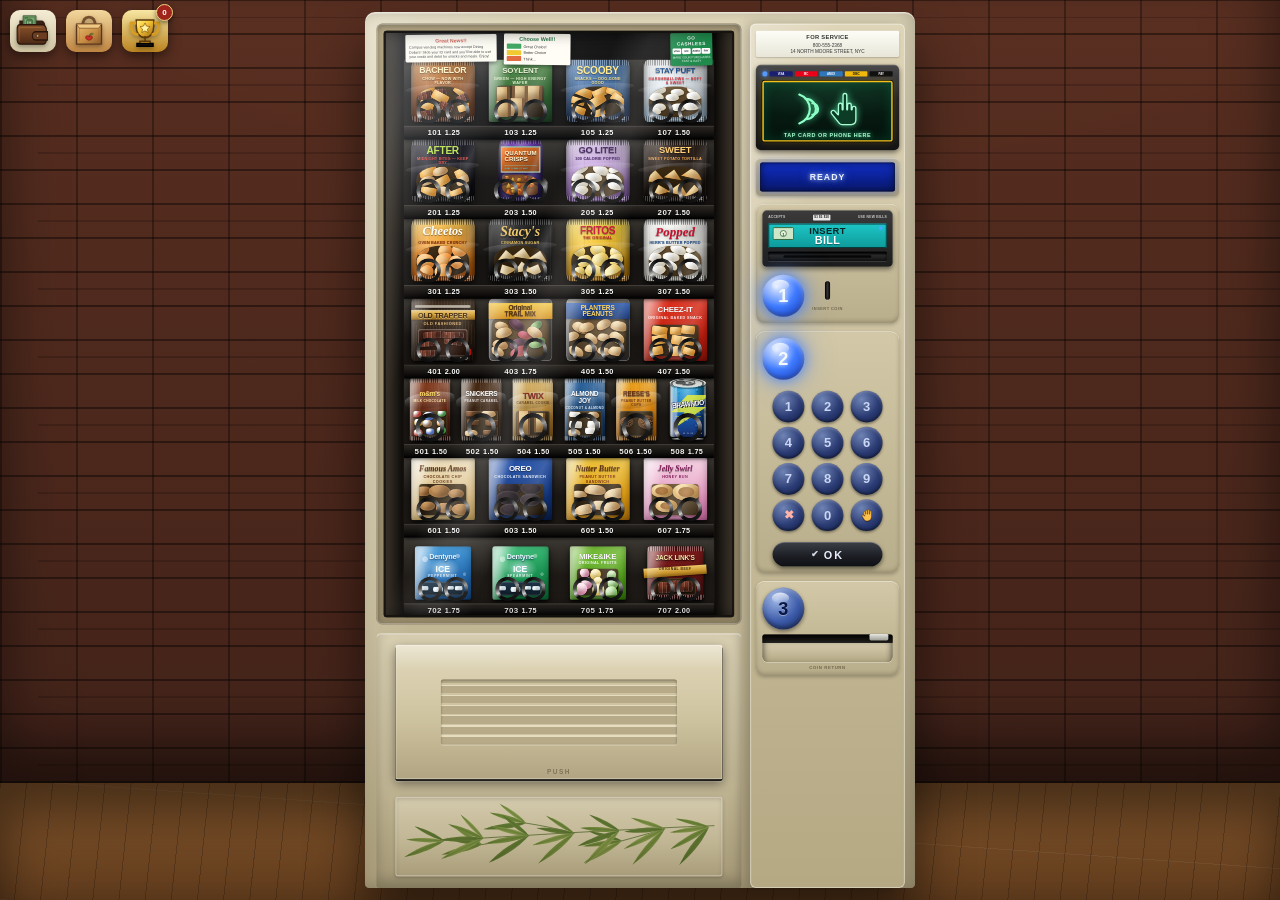
==== commit 3204b66e: "We now have cans" ====
--- a/index.html
+++ b/index.html
@@ -5,1601 +5,8 @@
 <meta name="viewport" content="width=device-width,initial-scale=1,viewport-fit=cover">
 <meta name="theme-color" content="#2a1c14">
 <title>Vending Machine Simulator</title>
-<style>
-/* ============================================================
-   VENDING MACHINE SIMULATOR — single file, no dependencies
-   Design canvas: 760 x 1210 px, scaled to fit the viewport.
-   ============================================================ */
-
-*,*::before,*::after{box-sizing:border-box;margin:0;padding:0;-webkit-tap-highlight-color:transparent}
-html,body{height:100%}
-body{
-  background:#1b120c;
-  font-family:"Helvetica Neue",Helvetica,Arial,sans-serif;
-  overflow-x:hidden;
-  color:#eee;
-  touch-action:manipulation;
-}
-
-/* ---------- room ---------- */
-#room{
-  --wall-floor-seam:86%;
-  position:fixed;inset:0;overflow:hidden;z-index:0;cursor:pointer;
-  background:
-    /* warm ceiling light pool */
-    radial-gradient(120% 60% at 55% -10%, rgba(255,214,150,.22), rgba(0,0,0,0) 60%),
-    linear-gradient(#3a2418 0 var(--wall-floor-seam),#241610 var(--wall-floor-seam)
-      calc(var(--wall-floor-seam) + .4%),#6a4526 calc(var(--wall-floor-seam) + .4%) 100%);
-}
-/* brick wall */
-#room::before{
-  content:"";position:absolute;left:0;right:0;top:0;height:var(--wall-floor-seam);
-  background:
-    repeating-linear-gradient(0deg, rgba(0,0,0,.42) 0 2px, rgba(0,0,0,0) 2px 34px),
-    repeating-linear-gradient(90deg, rgba(0,0,0,.34) 0 2px, rgba(0,0,0,0) 2px 76px),
-    linear-gradient(180deg,#5a2f21,#43231a);
-  background-size:auto,auto,auto;
-  opacity:.95;
-  box-shadow:inset 0 -40px 60px rgba(0,0,0,.55);
-}
-/* offset every other brick course */
-#room::after{
-  content:"";position:absolute;left:38px;right:0;top:0;height:var(--wall-floor-seam);
-  background:repeating-linear-gradient(0deg,
-     rgba(0,0,0,0) 0 34px, rgba(0,0,0,.34) 34px 36px, rgba(0,0,0,0) 36px 68px);
-  background-position:0 17px;
-  pointer-events:none;opacity:.5;
-}
-/* wood floor */
-#floor{
-  position:absolute;left:0;right:0;bottom:0;height:calc(100% - var(--wall-floor-seam));z-index:1;
-  background:
-    repeating-linear-gradient(96deg, rgba(0,0,0,.20) 0 1px, rgba(0,0,0,0) 1px 26px),
-    repeating-linear-gradient(4deg, rgba(255,255,255,.05) 0 1px, rgba(0,0,0,0) 1px 120px),
-    linear-gradient(180deg,#8a5a2e,#5e3a1c);
-  box-shadow:inset 0 30px 50px rgba(0,0,0,.5);
-}
-#room:focus-visible{outline:3px solid rgba(255,218,106,.8);outline-offset:-7px}
-#floor::after{content:"";display:none;position:absolute;pointer-events:none}
-
-/* ---------- alternate room and floor combinations ---------- */
-.room-brick-art{display:none;pointer-events:none}
-#room.room-redbrick .room-brick-art{
-  display:block;position:absolute;left:0;right:0;top:0;width:100%;height:var(--wall-floor-seam);z-index:0
-}
-/* poured cinder blocks and old institutional tile */
-#room.room-cinder{
-  background:
-    radial-gradient(110% 54% at 52% -8%,rgba(242,248,237,.24),transparent 61%),
-    linear-gradient(#858b87 0 var(--wall-floor-seam),#454a48 var(--wall-floor-seam)
-      calc(var(--wall-floor-seam) + .45%),#9b9b91 calc(var(--wall-floor-seam) + .45%) 100%)
-}
-#room.room-cinder::before{
-  left:0;right:0;top:0;height:var(--wall-floor-seam);opacity:1;filter:none;
-  background:
-    radial-gradient(ellipse at 42% 61%,rgba(45,51,48,.22) 0 2%,transparent 7%) 0 0/181px 127px,
-    repeating-linear-gradient(117deg,rgba(255,255,255,.025) 0 1px,transparent 1px 13px),
-    repeating-linear-gradient(to bottom,#4b5150 0 2px,rgba(229,233,227,.3) 2px 4px,
-      transparent 4px 69px,rgba(37,42,41,.3) 69px 72px),
-    repeating-linear-gradient(90deg,#4b5150 0 2px,rgba(229,233,227,.28) 2px 4px,
-      transparent 4px 145px,rgba(37,42,41,.3) 145px 148px),
-    linear-gradient(105deg,#9ca19c,#777d79 52%,#909590);
-  background-size:181px 127px,auto,auto,auto,auto;
-  box-shadow:inset 0 -45px 65px rgba(0,0,0,.42),inset 0 0 35px rgba(30,35,33,.18)
-}
-#room.room-cinder::after{
-  left:0;right:0;top:0;height:var(--wall-floor-seam);opacity:1;filter:none;
-  background:
-    radial-gradient(ellipse at 42% 61%,rgba(45,51,48,.22) 0 2%,transparent 7%) 0 0/181px 127px,
-    repeating-linear-gradient(90deg,transparent 0 72px,#4b5150 72px 74px,
-      rgba(229,233,227,.28) 74px 76px,transparent 76px 145px,rgba(37,42,41,.3) 145px 148px),
-    linear-gradient(105deg,#9ca19c,#777d79 52%,#909590);
-  -webkit-mask:repeating-linear-gradient(to bottom,transparent 0 4px,#000 4px 72px,transparent 72px 144px);
-  mask:repeating-linear-gradient(to bottom,transparent 0 4px,#000 4px 72px,transparent 72px 144px)
-}
-#room.room-cinder #floor{
-  background:
-    radial-gradient(ellipse at 23% 58%,rgba(48,22,25,.36),transparent 16%),
-    radial-gradient(ellipse at 82% 32%,rgba(29,22,23,.28),transparent 19%),
-    radial-gradient(ellipse at 55% 76%,rgba(225,151,148,.1),transparent 13%),
-    repeating-linear-gradient(90deg,rgba(61,38,40,.72) 0 2px,transparent 2px 76px),
-    repeating-linear-gradient(0deg,rgba(61,38,40,.72) 0 2px,transparent 2px 76px),
-    linear-gradient(135deg,#934c55,#672932 58%,#512029);
-  box-shadow:inset 0 27px 42px rgba(0,0,0,.42)
-}
-
-/* sickly painted wall, damp mold blooms, and stained concrete */
-#slime-mold-wall,#slime-mold-floor{
-  display:block;position:absolute;left:0;right:0;top:0;width:100%;height:var(--wall-floor-seam);
-  z-index:1;pointer-events:none;opacity:0
-}
-#slime-mold-floor{inset:0;width:100%;height:100%}
-#room.room-mold #slime-mold-wall{opacity:.93}
-#room.room-mold #slime-mold-floor{opacity:.96}
-#room.room-mold{
-  background:
-    radial-gradient(100% 48% at 50% -8%,rgba(226,228,136,.16),transparent 65%),
-    linear-gradient(#697331 0 var(--wall-floor-seam),#30331d var(--wall-floor-seam)
-      calc(var(--wall-floor-seam) + .45%),#777974 calc(var(--wall-floor-seam) + .45%) 100%)
-}
-#room.room-mold::before{
-  left:0;right:0;top:0;height:var(--wall-floor-seam);opacity:1;filter:none;
-  background:
-    radial-gradient(ellipse at 14% 17%,rgba(226,230,142,.08),transparent 16%),
-    repeating-linear-gradient(91deg,rgba(255,255,210,.025) 0 1px,transparent 1px 13px),
-    linear-gradient(104deg,#78823b,#5e692e 58%,#707a35);
-  box-shadow:inset 0 -18px 28px rgba(20,22,11,.22)
-}
-#room.room-mold::after{
-  left:0;right:0;top:0;height:var(--wall-floor-seam);opacity:1;filter:none;background:none
-}
-#room.room-mold #floor{
-  background:
-    linear-gradient(112deg,transparent 0 17%,rgba(43,46,44,.32) 17.3% 17.7%,transparent 18%),
-    linear-gradient(74deg,transparent 0 68%,rgba(48,51,49,.25) 68.2% 68.5%,transparent 68.8%),
-    repeating-linear-gradient(103deg,rgba(255,255,255,.035) 0 1px,transparent 1px 31px),
-    linear-gradient(180deg,#858985,#5d615f);
-  box-shadow:inset 0 34px 58px rgba(0,0,0,.5)
-}
-#room.room-mold #floor::after{
-  display:none
-}
-
-/* weathered mixed brick with long, straight wooden floorboards */
-#room.room-redbrick{
-  background:
-    radial-gradient(120% 58% at 52% -10%,rgba(255,218,178,.18),transparent 62%),
-    linear-gradient(#754638 0 var(--wall-floor-seam),#34231e var(--wall-floor-seam)
-      calc(var(--wall-floor-seam) + .45%),#70421f calc(var(--wall-floor-seam) + .45%) 100%)
-}
-#room.room-redbrick::before{
-  left:0;right:0;top:0;height:var(--wall-floor-seam);z-index:1;opacity:1;filter:none;
-  background:
-    radial-gradient(ellipse at 22% 37%,rgba(238,222,197,.18) 0 3%,transparent 10%) 0 0/271px 193px,
-    radial-gradient(ellipse at 76% 68%,rgba(45,33,30,.2) 0 2%,transparent 9%) 0 0/223px 157px,
-    repeating-linear-gradient(113deg,rgba(255,239,215,.035) 0 1px,transparent 1px 17px);
-  box-shadow:inset 0 -50px 72px rgba(28,18,15,.48),inset 0 0 35px rgba(40,28,23,.18)
-}
-#room.room-redbrick::after{
-  left:0;right:0;top:0;height:var(--wall-floor-seam);z-index:1;opacity:.72;filter:none;
-  background:
-    radial-gradient(ellipse at 9% 29%,rgba(242,232,211,.2),transparent 8%),
-    radial-gradient(ellipse at 88% 61%,rgba(25,18,17,.2),transparent 12%),
-    linear-gradient(90deg,rgba(42,28,23,.12),transparent 22%,transparent 73%,rgba(42,28,23,.16));
-  -webkit-mask:none;mask:none
-}
-#room.room-redbrick #floor{
-  background:
-    repeating-linear-gradient(90deg,rgba(42,22,10,.66) 0 3px,transparent 3px 112px),
-    repeating-linear-gradient(0deg,rgba(255,219,157,.08) 0 1px,transparent 1px 34px),
-    repeating-linear-gradient(92deg,transparent 0 24px,rgba(38,20,9,.12) 25px 26px),
-    linear-gradient(180deg,#9b6430,#5c3418);
-  box-shadow:inset 0 32px 52px rgba(0,0,0,.48)
-}
-
-/* dark cabin logs, sun-bleached plank floor, and a worn red rug */
-#room.room-cabin{
-  background:
-    radial-gradient(115% 58% at 52% -8%,rgba(218,167,106,.13),transparent 64%),
-    linear-gradient(#3f2818 0 var(--wall-floor-seam),#1d110b var(--wall-floor-seam)
-      calc(var(--wall-floor-seam) + .45%),#8b7556 calc(var(--wall-floor-seam) + .45%) 100%)
-}
-#room.room-cabin::before{
-  left:0;right:0;top:0;height:var(--wall-floor-seam);opacity:1;filter:none;
-  background:
-    linear-gradient(90deg,rgba(17,8,5,.2),transparent 24%,rgba(226,163,101,.06) 52%,
-      transparent 74%,rgba(15,7,4,.22)),
-    repeating-linear-gradient(2deg,transparent 0 7px,rgba(28,13,8,.22) 8px,
-      transparent 9px 19px),
-    repeating-linear-gradient(178deg,transparent 0 13px,rgba(229,166,108,.07) 14px,
-      transparent 15px 29px),
-    repeating-linear-gradient(to bottom,rgba(236,160,94,.04) 0 56px,rgba(22,10,6,.13) 56px 112px,
-      rgba(209,132,77,.035) 112px 168px,rgba(12,6,4,.15) 168px 224px),
-    repeating-linear-gradient(to bottom,#100705 0 3px,#24120c 4px 8px,#4c2b1c 12px 17px,
-      #70462e 22px,#895d40 28px,#774d33 34px,#583522 41px,#382016 47px,
-      #22110b 52px,#0d0604 56px);
-  box-shadow:inset 0 -54px 76px rgba(15,8,5,.68),inset 0 0 45px rgba(10,5,3,.3)
-}
-#room.room-cabin::after{
-  left:0;right:0;top:0;height:var(--wall-floor-seam);opacity:.84;filter:none;
-  background:
-    radial-gradient(ellipse at 50% 50%,rgba(220,159,105,.13) 0 7%,transparent 25%) 0 0/317px 112px,
-    radial-gradient(ellipse at 50% 50%,rgba(15,7,4,.28) 0 3%,transparent 14%) 73px 21px/229px 167px,
-    repeating-linear-gradient(1deg,transparent 0 10px,rgba(18,8,5,.18) 11px,
-      transparent 12px 24px)
-}
-#room.room-cabin #floor{
-  background:
-    repeating-linear-gradient(90deg,rgba(67,52,35,.52) 0 3px,transparent 3px 128px),
-    repeating-linear-gradient(0deg,rgba(255,246,213,.07) 0 1px,transparent 1px 29px),
-    repeating-linear-gradient(93deg,transparent 0 32px,rgba(64,48,31,.11) 33px 34px),
-    linear-gradient(180deg,#a18b69,#756046);
-  box-shadow:inset 0 31px 48px rgba(32,25,18,.42)
-}
-#room.room-cabin #floor::after{
-  display:block;left:2.5%;right:2.5%;top:5%;bottom:-24%;clip-path:none;
-  background:
-    linear-gradient(90deg,rgba(245,203,143,.55) 0 1.2%,transparent 1.2% 98.8%,rgba(245,203,143,.55) 98.8%),
-    repeating-linear-gradient(45deg,transparent 0 18px,rgba(238,185,120,.18) 18px 22px),
-    repeating-linear-gradient(-45deg,transparent 0 18px,rgba(238,185,120,.14) 18px 22px),
-    linear-gradient(180deg,#8d2924,#5f1b19);
-  border:3px solid rgba(111,50,35,.82);border-radius:1px;
-  box-shadow:0 5px 13px rgba(0,0,0,.42),inset 0 0 0 2px rgba(225,163,101,.18);opacity:.94
-}
-/* ---------- stage / scaling ---------- */
-#viewport{position:relative;z-index:3;width:100%;display:flex;justify-content:center}
-#stage{flex:0 0 auto;width:760px;height:1210px;transform-origin:top center;position:relative}
-
-/* ============================================================
-   MACHINE SHELL
-   ============================================================ */
-:root{
-  --beige:#d6cbae;
-  --beige-lt:#efe7cf;
-  --beige-dk:#a89a78;
-  --beige-dkr:#7e7255;
-  --blue:#1f4fd8;
-  --blue-glow:#5b8cff;
-}
-#machine{
-  position:absolute;inset:0;
-  z-index:2;
-  border-radius:14px 14px 6px 6px;
-  background:
-    linear-gradient(100deg, rgba(255,255,255,.28), rgba(0,0,0,0) 22%),
-    linear-gradient(180deg,#e3dabd,#cfc4a6 30%,#c2b795 70%,#a89b79);
-  box-shadow:
-     0 40px 70px rgba(0,0,0,.55),
-     inset 0 2px 0 rgba(255,255,255,.5),
-     inset -8px 0 22px rgba(0,0,0,.22);
-  display:flex;
-  padding:16px 14px 0 16px;
-  gap:12px;
-}
-/* the top service label */
-#servicetag{
-  width:100%;border-radius:2px;flex:0 0 auto;
-  background:linear-gradient(#fdfdf7,#e8e6d8);color:#333;
-  font-size:6.5px;line-height:1.45;text-align:center;padding:3px 2px;
-  box-shadow:0 1px 2px rgba(0,0,0,.3);cursor:zoom-in;
-}
-#servicetag b{font-size:8px;letter-spacing:.4px}
-#servicetag:focus-visible{outline:2px solid #ffd23a;outline-offset:2px}
-
-/* ---------- LEFT: cabinet ---------- */
-#cabinet{flex:1 1 auto;display:flex;flex-direction:column;min-width:0}
-
-#glassframe{
-  position:relative;height:830px;border-radius:8px;
-  padding:10px;
-  background:linear-gradient(150deg,#b3a685,#8b7f60);
-  box-shadow:inset 0 0 0 2px rgba(255,255,255,.25), inset 0 3px 10px rgba(0,0,0,.35);
-}
-#glass{
-  position:relative;height:100%;border-radius:4px;overflow:hidden;
-  background:linear-gradient(180deg,#100e0d,#191512);
-  box-shadow:inset 0 0 30px rgba(0,0,0,.9);
-  display:flex;flex-direction:column;-webkit-user-select:none;user-select:none;
-}
-#glass *{-webkit-user-select:none;user-select:none}
-/* interior side rails */
-#glass::before,#glass::after{
-  content:"";position:absolute;top:0;bottom:0;width:26px;z-index:4;pointer-events:none;
-  background:linear-gradient(90deg,#4a4137,#241f19 60%,#0e0c0a);
-}
-#glass::before{left:0}
-#glass::after{right:0;transform:scaleX(-1)}
-
-#shelves{position:relative;flex:1 1 auto;display:flex;flex-direction:column;padding:40px 28px 0;z-index:2}
-
-.shelf{position:relative;flex:1 1 0;display:flex;flex-direction:column;min-height:0}
-.shelf .lit{
-  position:absolute;left:0;right:0;top:0;bottom:14px;pointer-events:none;
-  background:linear-gradient(180deg, rgba(255,248,225,.16), rgba(255,248,225,.02) 55%);
-}
-.slots{position:relative;flex:1 1 auto;display:flex;align-items:flex-end;min-height:0;padding-bottom:2px}
-.slot{
-  position:relative;flex:1 1 0;height:100%;display:flex;align-items:flex-end;justify-content:center;
-  padding-bottom:3px;min-width:0;
-}
-/* the spiral vend coil in front of each column */
-/* ---- the vend coil: a helix in perspective, product nested in its turns ---- */
-.coil{position:absolute;left:0;right:0;bottom:1px;height:38%;pointer-events:none;
-  display:flex;align-items:flex-end;justify-content:center}
-.coil.back{z-index:1}      /* the turns that recede behind the product */
-.coil.front{z-index:3}     /* the single nearest turn, crossing the product */
-.coil.front .ring{
-  -webkit-mask:radial-gradient(closest-side,#0000 67%,#000 73%);
-          mask:radial-gradient(closest-side,#0000 67%,#000 73%);
-  filter:drop-shadow(1.5px 2px 2px rgba(0,0,0,.85));
-}
-.coilwrap{position:absolute;inset:0;transform:translateX(var(--shift,0))}
-.turn{
-  position:absolute;left:50%;bottom:0;width:var(--d);height:var(--d);
-  margin-left:calc(var(--d) / -2);
-  /* --c centres the helix in its slot; index 0 is the front turn (low, left) */
-  transform:translate(calc((var(--i) - var(--c)) * var(--px)), calc(var(--i) * var(--py)))
-            scale(calc(1 - .085 * var(--i)));
-  opacity:calc(1 - .13 * var(--i));
-  z-index:calc(20 - var(--i));
-}
-/* conic gradient + a punched-out middle = a metal ring whose specular
-   travels round the wire when the element rotates */
-.ring{
-  position:absolute;inset:0;border-radius:50%;
-  background:conic-gradient(from 200deg,
-    #0d0d0d 0 6%, #cfcfcf 12%, #4a4a4a 20%, #0a0a0a 38%,
-    #2e2e2e 54%, #9a9a9a 63%, #1a1a1a 74%, #0d0d0d 100%);
-  -webkit-mask:radial-gradient(closest-side,#0000 70%,#000 75%);
-          mask:radial-gradient(closest-side,#0000 70%,#000 75%);
-  filter:drop-shadow(1px 1.5px 1.5px rgba(0,0,0,.8));
-}
-/* dispensing: the wire turns and the whole thread marches forward */
-.coil.spin .ring{animation:ringspin .34s linear infinite}
-@keyframes ringspin{to{transform:rotate(360deg)}}
-.coil.spin .turn{
-  animation:advance .40s linear infinite;
-  animation-delay:calc(var(--i) / var(--n) * -.40s);
-}
-@keyframes advance{
-  0%{transform:translate(calc((var(--n) - var(--c)) * var(--px)), calc(var(--n) * var(--py)))
-              scale(calc(1 - .085 * var(--n)));opacity:0}
-  16%{opacity:.85}
-  84%{opacity:1}
-  100%{transform:translate(calc((-1 - var(--c)) * var(--px)), calc(-1 * var(--py)))
-              scale(1.085);opacity:0}
-}
-/* the front turn only ever sweeps the frontmost pitch, so nothing else
-   crosses the product while the coil is running */
-.coil.front.spin .turn{animation:advancefront .40s linear infinite;animation-delay:0s}
-@keyframes advancefront{
-  0%{transform:translate(calc((1 - var(--c)) * var(--px)), var(--py)) scale(.915);opacity:0}
-  22%{opacity:1}
-  82%{opacity:1}
-  100%{transform:translate(calc((-1 - var(--c)) * var(--px)), calc(-1 * var(--py)))
-              scale(1.085);opacity:0}
-}
-/* the product sits in the coil, with a contact shadow on the tray floor */
-.itemholder{transform-origin:50% 100%;z-index:2}
-.itemholder::after{
-  content:"";position:absolute;left:6%;right:6%;bottom:-4px;height:7px;border-radius:50%;
-  background:radial-gradient(closest-side ellipse,rgba(0,0,0,.75),rgba(0,0,0,0));
-}
-.itemholder.pushing{transform:translateY(7px) scale(1.045) rotate(1.5deg)}
-/* shelf front rail with price/code tags */
-.rail{
-  position:relative;height:19px;flex:0 0 19px;z-index:5;
-  background:linear-gradient(180deg,#2b2723,#141210 60%,#000);
-  box-shadow:0 2px 5px rgba(0,0,0,.7), inset 0 1px 0 rgba(255,255,255,.14);
-  display:flex;align-items:center;padding:0 2px;
-}
-.tag{
-  flex:1 1 0;display:flex;align-items:center;justify-content:center;gap:4px;min-width:0;
-  font:700 11px/1 "Arial Narrow",Arial,sans-serif;color:#f2f2ef;letter-spacing:.5px;
-  text-shadow:0 1px 1px #000;
-}
-.tag .price{color:#fff;font-weight:700;font-size:10px}
-.tag.out .code,.tag.out .price{color:#9a8d80;opacity:.65}
-.tag .sel{
-  padding:1px 3px;border-radius:2px;
-}
-.tag.active .sel{background:#ffd23a;color:#111;text-shadow:none;box-shadow:0 0 8px #ffd23a}
-
-/* glass reflections + door frame */
-#gloss{
-  position:absolute;inset:0;z-index:8;pointer-events:none;border-radius:4px;
-  background:
-    linear-gradient(112deg, rgba(255,255,255,.16) 0 8%, rgba(255,255,255,0) 26%),
-    linear-gradient(112deg, rgba(255,255,255,0) 40%, rgba(255,255,255,.10) 46% 49%, rgba(255,255,255,0) 55%),
-    radial-gradient(120% 60% at 20% 0%, rgba(190,220,255,.13), rgba(0,0,0,0) 60%);
-  mix-blend-mode:screen;
-}
-#glasslip{position:absolute;inset:0;z-index:9;pointer-events:none;border-radius:4px;
-  box-shadow:inset 0 0 0 3px rgba(20,18,15,.85), inset 0 0 22px rgba(0,0,0,.55)}
-
-/* interior stickers */
-.sticker{position:absolute;z-index:6;font-family:Arial,Helvetica,sans-serif;color:#222;
-  box-shadow:0 2px 6px rgba(0,0,0,.5);border-radius:2px;cursor:zoom-in}
-.sticker:focus-visible{outline:2px solid #ffd23a;outline-offset:2px}
-#sk-news{top:5px;left:30px;width:126px;padding:4px 5px;background:#fdfbf1;font-size:5px;line-height:1.3;
-  transform:rotate(-.6deg)}
-#sk-news b{display:block;text-align:center;color:#c0392b;font-size:7px;margin-bottom:1px}
-#sk-choose{top:4px;left:166px;width:92px;background:#fffdf4;padding:3px 4px;transform:rotate(.5deg)}
-#sk-choose h4{font-size:7.5px;text-align:center;color:#1d6b3a;margin-bottom:2px}
-#sk-choose .row{display:flex;align-items:center;gap:3px;font-size:5.2px;margin-bottom:1.5px}
-#sk-choose .sw{width:20px;height:7px;border-radius:1px}
-/* green cashless label, taped up beside the other notices */
-#sk-cash{
-  top:3px;right:30px;width:58px;padding:3px 2px;background:#1f8a4c;color:#fff;
-  font-size:4.2px;text-align:center;line-height:1.25;z-index:7;transform:rotate(-1deg);
-}
-#sk-cash b{display:block;font-size:6.4px;letter-spacing:.6px;margin-bottom:1px}
-#sk-cash .cards{display:flex;gap:1.5px;justify-content:center;margin:2px 0}
-#sk-cash .cards span{width:12px;height:8px;border-radius:1.5px;background:#fff;color:#222;
-  font-size:3.6px;font-weight:700;display:grid;place-items:center}
-
-/* ---------- dispense area ---------- */
-#dispense{
-  position:relative;flex:1 1 auto;margin-top:12px;border-radius:6px 6px 4px 4px;
-  background:linear-gradient(180deg,#d8ceb1,#c0b593 60%,#a29674);
-  box-shadow:inset 0 2px 0 rgba(255,255,255,.45), inset 0 -10px 18px rgba(0,0,0,.22);
-  padding:18px 26px 22px;
-  display:flex;align-items:flex-start;justify-content:center;
-  perspective:900px;
-}
-#bay{
-  position:relative;width:100%;height:186px;border-radius:4px;
-  background:#0b0a09;
-  box-shadow:inset 0 8px 20px rgba(0,0,0,.9), 0 2px 0 rgba(255,255,255,.28);
-  overflow:hidden;
-}
-#bayitem{position:absolute;left:50%;bottom:14px;transform:translateX(-50%);width:150px;height:96px;
-  display:flex;align-items:flex-end;justify-content:center;opacity:0;transition:opacity .2s}
-#bayitem.show{opacity:1}
-#door{
-  position:absolute;left:26px;right:26px;top:16px;height:186px;z-index:4;cursor:grab;
-  transform-origin:50% 100%;transition:transform .42s cubic-bezier(.22,1.2,.4,1);
-  border-radius:4px 4px 2px 2px;
-  background:
-    linear-gradient(180deg, rgba(255,255,255,.35), rgba(0,0,0,0) 18%),
-    linear-gradient(180deg,#e2d9bc,#cec39f 55%,#b0a482);
-  box-shadow:0 6px 14px rgba(0,0,0,.45), inset 0 0 0 1.5px rgba(255,255,255,.35);
-  touch-action:none;
-}
-#door .louvers{position:absolute;left:14%;right:14%;top:26%;height:48%;border-radius:3px;
-  background:repeating-linear-gradient(180deg,
-    #b6aa88 0 5px, #cfc4a2 5px 7px, #e6ddc0 7px 9px, #b6aa88 9px 14px);
-  box-shadow:inset 0 1px 3px rgba(0,0,0,.4), 0 1px 0 rgba(255,255,255,.4)}
-#door .push{
-  position:absolute;left:0;right:0;bottom:6px;text-align:center;
-  font:700 9px/1 Arial;letter-spacing:2px;color:#6e6449;opacity:.75;transition:color .2s}
-#door.ready .push{color:#8a6510;opacity:1}
-#door.pushed{transform:rotateX(62deg)}
-#door.ready::after{
-  content:"";position:absolute;inset:-3px;border-radius:6px;pointer-events:none;
-  box-shadow:0 0 0 2px rgba(255,210,58,.9), 0 0 26px rgba(255,210,58,.6);
-  animation:pulse 1.1s ease-in-out infinite}
-@keyframes pulse{50%{box-shadow:0 0 0 2px rgba(255,210,58,.35), 0 0 10px rgba(255,210,58,.25)}}
-
-/* bamboo: a screen print on the cabinet panel below the tray — flat ink,
-   no depth, multiplied into the beige so the panel's shading reads through */
-#bamboo{
-  position:absolute;left:36px;right:36px;top:232px;bottom:22px;z-index:3;
-  transform:rotate(180deg);
-  opacity:.82;mix-blend-mode:multiply;pointer-events:none;
-}
-/* lower front panel of the cabinet, below the tray */
-#basepanel{
-  position:absolute;left:26px;right:26px;top:226px;bottom:16px;border-radius:4px;z-index:1;
-  background:linear-gradient(180deg,#d4caad,#bfb492 60%,#a89c79);
-  box-shadow:inset 0 0 0 1.5px rgba(255,255,255,.35), inset 0 3px 8px rgba(0,0,0,.16),
-             0 2px 5px rgba(0,0,0,.22);
-}
-
-
-/* ============================================================
-   RIGHT: CONTROL COLUMN
-   ============================================================ */
-#console{
-  position:relative;flex:0 0 214px;display:flex;flex-direction:column;align-items:center;
-  gap:11px;padding:10px 8px 18px;border-radius:8px;
-  background:
-    linear-gradient(100deg, rgba(255,255,255,.3), rgba(0,0,0,0) 30%),
-    linear-gradient(180deg,#ded4b7,#cabf9d 45%,#b5a984);
-  box-shadow:inset 0 0 0 1.5px rgba(255,255,255,.4), -6px 0 16px rgba(0,0,0,.22);
-}
-/* recessed bezel used by each module */
-.bezel{
-  position:relative;width:100%;border-radius:8px;padding:8px;
-  background:linear-gradient(180deg,#cdc2a1,#bdb28f);
-  box-shadow:inset 0 1px 0 rgba(255,255,255,.55), inset 0 -2px 4px rgba(0,0,0,.18),
-             0 2px 4px rgba(0,0,0,.18);
-}
-
-/* ---------- card reader ---------- */
-#reader{
-  width:100%;border-radius:7px;padding:9px 9px 12px;cursor:pointer;
-  background:linear-gradient(180deg,#4a4a4a,#232323 40%,#141414);
-  box-shadow:0 3px 8px rgba(0,0,0,.5), inset 0 1px 0 rgba(255,255,255,.22);
-}
-#reader .strip{display:flex;gap:3px;align-items:center;margin-bottom:6px}
-#reader .strip .pill{height:7px;border-radius:1px;flex:1 1 0;font-size:4px;color:#111;
-  display:grid;place-items:center;font-weight:700}
-#readerled{width:7px;height:7px;border-radius:50%;background:#59f;box-shadow:0 0 8px #59f;flex:0 0 7px;
-  animation:blip 1.6s linear infinite}
-@keyframes blip{0%,70%{opacity:1}85%{opacity:.25}100%{opacity:1}}
-
-/* the yellow-outlined LCD */
-#lcd{
-  position:relative;height:84px;border-radius:3px;overflow:hidden;
-  border:2.5px solid #f2c218;
-  background:
-    radial-gradient(120% 90% at 50% 0%, rgba(90,255,190,.10), rgba(0,0,0,0) 70%),
-    linear-gradient(180deg,#0a2418,#04120c);
-  box-shadow:0 0 0 1px #000, inset 0 0 16px rgba(0,255,140,.16),
-             0 0 10px rgba(242,194,24,.25);
-}
-#lcd .scene{position:absolute;inset:0;opacity:0;transition:opacity .3s linear;
-  display:grid;place-items:center;pointer-events:none}
-#lcd .scene.on{opacity:1}
-#lcd .cap{position:absolute;bottom:4px;left:0;right:0;text-align:center;
-  font:700 7.5px/1 Arial;letter-spacing:.8px;color:#a8ffd2;
-  text-shadow:0 0 7px rgba(90,255,180,.95)}
-#lcd .status{position:absolute;inset:0;display:none;place-items:center;text-align:center;
-  font:800 11px/1.5 Arial;color:#b6ffdb;text-shadow:0 0 9px rgba(90,255,180,.85);letter-spacing:1px}
-#lcd.busy .scene{opacity:0}
-#lcd.busy .status{display:grid}
-.lcdwrap{width:100%;height:100%;position:relative;display:grid;place-items:center}
-.lcdart{filter:drop-shadow(0 0 5px rgba(90,255,180,.7));margin-top:-6px}
-/* tap scene: hand approaching a contactless glyph */
-.handsvg{animation:tapmove 1.6s ease-in-out infinite}
-@keyframes tapmove{0%,100%{transform:translate(16px,10px)}50%{transform:translate(2px,0)}}
-.cardsvg{animation:cardin 2.4s ease-in-out infinite}
-@keyframes cardin{0%,12%{transform:translate(30px,8px)}58%,100%{transform:translate(0,0)}}
-.wave{animation:waveglow 1.6s ease-in-out infinite}
-.wave:nth-child(2){animation-delay:.18s}
-.wave:nth-child(3){animation-delay:.36s}
-@keyframes waveglow{0%,100%{opacity:.22}50%{opacity:1}}
-.brandgrid{display:flex;flex-wrap:wrap;gap:3px;justify-content:center;width:92%;margin-top:-8px}
-.brandgrid span{width:32px;height:17px;border-radius:2px;display:grid;place-items:center;
-  font:800 6px/1 Arial;letter-spacing:.3px;box-shadow:0 1px 2px rgba(0,0,0,.6)}
-
-/* ---------- VFD ---------- */
-#vfdshell{width:100%;border-radius:6px;padding:6px;
-  background:linear-gradient(180deg,#c6bb99,#a89c7a);
-  box-shadow:inset 0 1px 0 rgba(255,255,255,.5),0 2px 4px rgba(0,0,0,.2)}
-#vfd{
-  height:40px;border-radius:3px;display:grid;place-items:center;text-align:center;padding:2px 4px;
-  background:linear-gradient(180deg,#1130c9,#0b1f8e 60%,#0a1a72);
-  box-shadow:inset 0 0 12px rgba(0,0,0,.6), 0 0 12px rgba(40,90,255,.55), inset 0 0 0 1px #06103f;
-  font:700 12px/1.15 "Arial Narrow",Arial,sans-serif;letter-spacing:1.4px;color:#eaf1ff;
-  text-shadow:0 0 6px rgba(190,215,255,.95),0 0 14px rgba(90,140,255,.8);
-  white-space:pre-line;
-}
-#vfd.alert{animation:vfdflash .35s steps(1) 4}
-@keyframes vfdflash{50%{color:#ffd9d9;text-shadow:0 0 8px #ff9a9a}}
-
-/* ---------- bill acceptor ---------- */
-#cashblock{width:100%;border-radius:12px;padding:9px;
-  background:linear-gradient(180deg,#d3c8a7,#b9ae8b);
-  box-shadow:inset 0 1px 0 rgba(255,255,255,.55),inset 0 -3px 6px rgba(0,0,0,.2),
-             0 2px 5px rgba(0,0,0,.22)}
-#billunit{width:100%;border-radius:6px;padding:6px 8px 8px;cursor:pointer;
-  background:linear-gradient(180deg,#3b3b3b,#1c1c1c);
-  box-shadow:0 3px 7px rgba(0,0,0,.5),inset 0 1px 0 rgba(255,255,255,.2)}
-#billunit .top{display:flex;justify-content:space-between;align-items:center;
-  font:700 4.6px/1 Arial;color:#cfcfcf;margin-bottom:4px;letter-spacing:.3px}
-#billunit .top .bl{width:24px;height:8px;background:#e8e8e8;border-radius:1px;color:#111;
-  font-size:4px;display:grid;place-items:center}
-#billsticker{
-  position:relative;height:34px;border-radius:2px;overflow:hidden;
-  background:linear-gradient(180deg,#1ec7c7,#0e9a9a);
-  box-shadow:inset 0 0 0 1.5px #073c3c;
-  display:grid;place-items:center;
-}
-#billsticker .txt{font:800 13px/1 Arial;color:#0a2222;letter-spacing:.5px;text-align:center}
-#billsticker .txt em{display:block;font-style:normal;color:#fff;font-size:15px;
-  text-shadow:0 1px 1px rgba(0,0,0,.35)}
-#billsticker .demo{position:absolute;left:6px;top:5px}
-/* opt-in hook for a future machine event; ordinary bill insertion stays static */
-#billsticker.fx-animate-bill .demo{animation:billpush 2.6s ease-in-out infinite}
-@keyframes billpush{0%,15%{transform:translateX(0);opacity:1}60%{transform:translateX(26px);opacity:.15}
-  61%,100%{transform:translateX(0);opacity:1}}
-#billslot{position:relative;height:13px;margin-top:5px;border-radius:2px;
-  background:linear-gradient(180deg,#000,#2a2a2a 40%,#111);
-  box-shadow:inset 0 2px 4px rgba(0,0,0,.9), 0 1px 0 rgba(255,255,255,.15)}
-#billslot::after{content:"";position:absolute;left:50%;top:50%;transform:translate(-50%,-50%);
-  width:74%;height:3px;border-radius:2px;background:#0a0a0a;box-shadow:inset 0 1px 2px #000}
-#billled{position:absolute;right:6px;top:4px;width:5px;height:5px;border-radius:50%;
-  background:#4af;box-shadow:0 0 7px #4af}
-
-/* ---------- big round lights 1 / 2 / 3 ---------- */
-.lightrow{position:relative;width:100%;display:grid;grid-template-columns:58px 1fr 58px;
-  align-items:center;margin-top:11px}
-.lightrow>.bigbtn{grid-column:1}
-.lightrow>#coinslot{grid-column:2;justify-self:center}
-.bigbtn{
-  position:relative;width:58px;height:58px;flex:0 0 58px;border-radius:50%;cursor:pointer;
-  border:none;display:grid;place-items:center;
-  background:radial-gradient(circle at 34% 28%, #9fb7e6, #3b5aa8 55%, #16265c);
-  box-shadow:0 3px 6px rgba(0,0,0,.45), inset 0 -3px 6px rgba(0,0,0,.45),
-             inset 0 3px 6px rgba(255,255,255,.35);
-  color:#0b1642;font:800 25px/1 Arial;text-shadow:0 1px 0 rgba(255,255,255,.35);
-  transition:box-shadow .18s, color .18s, background .18s;
-}
-.bigbtn::after{content:"";position:absolute;left:22%;top:12%;width:42%;height:26%;border-radius:50%;
-  background:linear-gradient(180deg,rgba(255,255,255,.75),rgba(255,255,255,0));pointer-events:none}
-.bigbtn.lit{
-  background:radial-gradient(circle at 34% 28%, #dfeaff, #3f7bff 48%, #1436b4);
-  color:#f4f9ff;text-shadow:0 0 8px #cfe0ff;
-  box-shadow:0 0 18px rgba(70,130,255,.95), 0 0 42px rgba(70,130,255,.5),
-             inset 0 -3px 6px rgba(0,0,0,.3), inset 0 3px 8px rgba(255,255,255,.5);
-}
-.bigbtn:active{transform:translateY(1px)}
-.bigwrap{position:relative;width:100%;display:flex;justify-content:flex-start}
-
-/* coin slot */
-#coinslot{
-  position:relative;flex:0 0 62px;height:50px;border-radius:6px;cursor:pointer;
-  background:linear-gradient(180deg,#cfc4a2,#b3a884);
-  box-shadow:inset 0 1px 0 rgba(255,255,255,.5), 0 2px 3px rgba(0,0,0,.2);
-}
-#coinslot .mouth{position:absolute;left:50%;top:5px;transform:translateX(-50%);
-  width:7px;height:25px;border-radius:4px;
-  background:linear-gradient(90deg,#000,#3a3a3a 45%,#0a0a0a);
-  box-shadow:inset 0 0 4px #000, 0 1px 0 rgba(255,255,255,.35)}
-#coinslot .lbl{position:absolute;left:50%;bottom:5px;transform:translateX(-50%);width:max-content;text-align:center;
-  font:700 5.5px/1 Arial;color:#6e6449;letter-spacing:.6px;white-space:nowrap}
-
-/* ---------- keypad ---------- */
-#keypadblock{width:100%;border-radius:12px;padding:9px;
-  background:linear-gradient(180deg,#d3c8a7,#b9ae8b);
-  box-shadow:inset 0 1px 0 rgba(255,255,255,.55), inset 0 -3px 6px rgba(0,0,0,.2),
-             0 2px 5px rgba(0,0,0,.22)}
-#keypadblock>.bigwrap{margin-bottom:15px}
-#keypad{display:grid;grid-template-columns:repeat(3,44px);justify-content:center;column-gap:10px;row-gap:6px}
-.key{
-  position:relative;width:44px;height:44px;border-radius:50%;border:none;cursor:pointer;
-  background:radial-gradient(circle at 34% 28%, #6f83b4, #2b3c74 55%, #101c46);
-  box-shadow:0 2px 4px rgba(0,0,0,.45), inset 0 -2px 4px rgba(0,0,0,.5),
-             inset 0 2px 4px rgba(255,255,255,.28);
-  color:#c9d6f5;font:800 18px/1 Arial;display:grid;place-items:center;
-  transition:box-shadow .15s,color .15s,background .15s,transform .06s;
-}
-.key.lit{
-  background:radial-gradient(circle at 34% 28%, #e2ecff, #4b83ff 48%, #1a3fbd);
-  color:#fff;text-shadow:0 0 6px #d6e5ff;
-  box-shadow:0 0 12px rgba(75,131,255,.9), inset 0 -2px 4px rgba(0,0,0,.28),
-             inset 0 2px 5px rgba(255,255,255,.45);
-}
-.key.press{transform:scale(.93);box-shadow:0 0 16px rgba(140,190,255,1), inset 0 2px 6px rgba(0,0,0,.5)}
-.key.clr{color:#ffb4a8;font-size:16px}
-.key.hand svg{display:block;width:21px;height:21px;margin:auto;overflow:visible;color:#ffc24f;
-  filter:drop-shadow(0 1px 1px rgba(0,0,0,.45))}
-#okkey{
-  margin:15px auto 0;width:152px;height:34px;border-radius:17px;border:none;cursor:pointer;
-  background:linear-gradient(180deg,#3d3f47,#1b1d23 60%,#0e1014);
-  box-shadow:0 3px 6px rgba(0,0,0,.5), inset 0 1px 0 rgba(255,255,255,.28);
-  color:#e9eefc;font:800 15px/1 Arial;letter-spacing:3px;display:flex;align-items:center;justify-content:center;gap:8px;
-  transition:box-shadow .15s,color .15s}
-#okkey.lit{color:#fff;text-shadow:0 0 8px #9fc0ff;
-  box-shadow:0 0 16px rgba(90,150,255,.8), inset 0 1px 0 rgba(255,255,255,.35)}
-#okkey.launch-red,.key.launch-red,.bigbtn.launch-red{
-  background:radial-gradient(circle at 34% 28%,#fff1e8,#ff513d 45%,#8e0905 73%,#350100);
-  color:#fff5ef;text-shadow:0 0 8px #ffb09e;
-  box-shadow:0 0 17px rgba(255,46,28,.98),0 0 38px rgba(255,22,12,.54),
-             inset 0 -3px 6px rgba(45,0,0,.52),inset 0 3px 7px rgba(255,255,255,.5)
-}
-#okkey.launch-red{background:linear-gradient(180deg,#ff7b66,#b3130c 52%,#420301)}
-#okkey:active{transform:translateY(1px)}
-#okkey .chk{font-size:12px;line-height:1;letter-spacing:0;opacity:.9}
-
-/* ---------- coin return ---------- */
-#returnwrap{width:100%;border-radius:12px;padding:9px;
-  background:linear-gradient(180deg,#d3c8a7,#b9ae8b);
-  box-shadow:inset 0 1px 0 rgba(255,255,255,.55),inset 0 -3px 6px rgba(0,0,0,.2),
-             0 2px 5px rgba(0,0,0,.22)}
-#returnwrap>.bigwrap{margin-bottom:7px}
-#cointray{
-  position:relative;height:38px;border-radius:3px 3px 8px 8px;cursor:pointer;
-  background:linear-gradient(180deg,#0d0c0b,#2b2823 30%,#d7ccae 32%,#b3a884);
-  box-shadow:inset 0 6px 10px rgba(0,0,0,.75), 0 1px 0 rgba(255,255,255,.4);
-  overflow:hidden;display:flex;align-items:flex-end;justify-content:center;gap:2px;padding:1px 3px;
-}
-#cointray.has{box-shadow:inset 0 6px 10px rgba(0,0,0,.75),0 0 0 2px rgba(255,210,58,.9),0 0 20px rgba(255,210,58,.5)}
-.coin{
-  flex:0 0 auto;width:26px;height:26px;border-radius:50%;font:700 6.5px/1 Arial;display:grid;place-items:center;
-  color:#3b3d3d;text-shadow:0 1px rgba(255,255,255,.5);animation:drop .35s cubic-bezier(.3,1.5,.5,1) both;
-  background:
-    radial-gradient(circle at 50% 50%,transparent 55%,rgba(255,255,255,.38) 57% 62%,rgba(73,76,76,.36) 65%,transparent 69%),
-    radial-gradient(circle at 34% 27%,#fafbf8,#c7c9c6 48%,#8b8e8b 76%,#e2e3df);
-  box-shadow:0 2px 3px rgba(0,0,0,.68),inset 0 0 0 1px rgba(255,255,255,.5),inset 0 0 0 2px rgba(75,78,76,.24);
-}
-.coin.c100{width:36.1px;height:36.1px;font-size:8.5px}
-.coin.c25{width:33.1px;height:33.1px;font-size:7.5px}
-.coin.c05{width:28.9px;height:28.9px;font-size:7px}
-.coin.c01{width:26px;height:26px;color:#542817;text-shadow:0 1px rgba(255,221,190,.34);
-  background:
-    radial-gradient(circle at 50% 50%,transparent 55%,rgba(255,213,180,.3) 57% 62%,rgba(87,37,20,.38) 65%,transparent 69%),
-    radial-gradient(circle at 34% 27%,#e9a477,#b96942 50%,#713721 77%,#c77b51);
-  box-shadow:0 2px 3px rgba(0,0,0,.68),inset 0 0 0 1px rgba(255,199,163,.42),inset 0 0 0 2px rgba(91,39,22,.3)}
-.coin.c10{width:24.4px;height:24.4px;font-size:6px}
-.coin svg{display:block;width:76%;height:76%;overflow:visible;color:#555956;filter:drop-shadow(0 1px rgba(255,255,255,.5))}
-.coin.c01 svg{color:#713a25;filter:drop-shadow(0 1px rgba(255,205,171,.32))}
-.coin .coin-relief{fill:currentColor;opacity:.72}
-.coin .coin-line{fill:none;stroke:currentColor;stroke-width:4;stroke-linecap:round;stroke-linejoin:round;opacity:.78}
-@keyframes drop{from{transform:translateY(-26px) rotate(-40deg);opacity:0}}
-#returnlbl{text-align:center;font:700 6px/1 Arial;color:#6e6449;letter-spacing:.8px;margin-top:4px}
-#coinbtn{
-  position:absolute;right:6px;top:-1px;width:26px;height:9px;border-radius:2px;cursor:pointer;z-index:3;
-  background:linear-gradient(180deg,#e9e9e4,#9d9d95);box-shadow:0 1px 2px rgba(0,0,0,.6)}
-
-/* ============================================================
-   SNACK ART
-   ============================================================ */
-.pk{position:relative;transform-origin:50% 100%;--u:1px;
-  filter:drop-shadow(0 5px 5px rgba(0,0,0,.65))}
-.pk *{position:absolute}
-
-/* --- pillow / chip bag --- */
-.bag{width:100%;height:100%}
-.bag .body{
-  inset:0;border-radius:7px/11px;
-  background:
-    /* left + right barrel shading makes the flat div read as a puffed pillow bag */
-    linear-gradient(90deg, rgba(0,0,0,.45) 0, rgba(0,0,0,.10) 8%, rgba(255,255,255,.20) 24%,
-      rgba(255,255,255,.06) 46%, rgba(0,0,0,.12) 74%, rgba(0,0,0,.30) 92%, rgba(0,0,0,.5)),
-    linear-gradient(178deg, var(--c1), var(--c2) 58%, var(--c3));
-  box-shadow:inset 0 0 12px rgba(0,0,0,.30);
-}
-/* metallic vertical creases — subtle, or the print washes out */
-.bag .creases{inset:0;border-radius:7px/11px;opacity:.20;
-  background:repeating-linear-gradient(90deg,
-    rgba(255,255,255,.22) 0 1px, rgba(255,255,255,0) 1px 8px,
-    rgba(0,0,0,.22) 8px 9px, rgba(255,255,255,0) 9px 17px)}
-.bag .crimp{left:0;right:0;height:calc(8 * var(--u));
-  background:repeating-linear-gradient(90deg, rgba(0,0,0,.45) 0 1.5px, rgba(255,255,255,.30) 1.5px 3px);
-  filter:saturate(.35) brightness(.92);opacity:.85}
-.bag .crimp.t{top:0;border-radius:7px 7px 0 0}
-.bag .crimp.b{bottom:0;border-radius:0 0 7px 7px}
-.bag .brand{
-  left:5%;right:5%;top:11%;text-align:center;font-weight:900;letter-spacing:-.4px;
-  color:var(--tc,#fff);text-shadow:0 1.5px 0 rgba(0,0,0,.32),0 0 7px rgba(0,0,0,.30);
-  font-size:calc(var(--bs,15) * var(--u));line-height:.95;
-  font-family:Impact,"Arial Black",Arial,sans-serif;
-}
-.bag .brand.script{font-family:Georgia,serif;font-style:italic;font-weight:700;letter-spacing:0}
-.bag .flav{
-  left:7%;right:7%;top:28%;text-align:center;font:800 calc(5.2 * var(--u))/1.1 Arial;letter-spacing:.3px;
-  color:var(--fc,#fff2c8);text-transform:uppercase;text-shadow:0 1px 1px rgba(0,0,0,.45)}
-.bag .brand.script + .flav{top:35%}
-.bag .swoosh{left:-8%;right:-8%;top:38%;height:14%;
-  background:linear-gradient(180deg,rgba(255,255,255,.42),rgba(255,255,255,0));
-  border-radius:50%;transform:rotate(-4deg);opacity:.35}
-/* the product "photograph" — sits above the coil so it stays visible */
-.bag .food{left:9%;right:9%;top:43%;bottom:8%;border-radius:46% 46% 42% 42%;overflow:hidden;
-  box-shadow:0 2px 5px rgba(0,0,0,.4)}
-.bag .gl{inset:0;border-radius:7px/11px;pointer-events:none;
-  background:linear-gradient(112deg,rgba(255,255,255,.26) 0 9%,rgba(255,255,255,0) 28%,
-    rgba(255,255,255,0) 64%,rgba(255,255,255,.14) 75%,rgba(255,255,255,0) 88%)}
-.bag .nw{right:7%;bottom:2%;font:700 calc(4 * var(--u))/1 Arial;color:rgba(255,255,255,.75);z-index:2}
-
-/* photorealistic-ish potato chips */
-/* --- the product "photo": a pile of individually drawn pieces --- */
-.pile{overflow:hidden;background:linear-gradient(180deg,#3d2c14,#1c1207)}
-.pile.light{background:linear-gradient(180deg,#6b5334,#3a2b17)}
-.ch{
-  border-radius:48% 52% 44% 56% / 50% 46% 54% 50%;
-  background:
-    radial-gradient(circle at 62% 72%, rgba(0,0,0,.22), rgba(0,0,0,0) 60%),
-    radial-gradient(circle at 34% 26%, var(--h) 0 18%, var(--m) 56%, var(--d) 98%);
-  box-shadow:0 1px 2px rgba(0,0,0,.6), inset 0 0 3px rgba(255,255,255,.35);
-  --h:#fff4d4;--m:#e8b45c;--d:#a4701f;
-}
-/* gently ruffled edge — a fried chip, not an egg and not a shard */
-.ch.potato,.ch.kettle{
-  clip-path:polygon(100% 50%,92% 67.4%,85.4% 85.4%,67.4% 92%,50% 100%,32.6% 92%,
-    14.6% 85.4%,8% 67.4%,0% 50%,8% 32.6%,14.6% 14.6%,32.6% 8%,
-    50% 0%,67.4% 8%,85.4% 14.6%,92% 32.6%);
-  border-radius:0;
-}
-/* blistered spots — the giveaway texture of a fried chip up close */
-.ch.potato::after,.ch.kettle::after{
-  content:"";position:absolute;inset:0;
-  background-image:
-    radial-gradient(circle at 32% 62%, rgba(126,74,20,.34) 0 7%, rgba(0,0,0,0) 8%),
-    radial-gradient(circle at 63% 37%, rgba(126,74,20,.30) 0 6%, rgba(0,0,0,0) 7%),
-    radial-gradient(circle at 48% 78%, rgba(126,74,20,.26) 0 5%, rgba(0,0,0,0) 6%);
-}
-.ch.potato{--h:#ffeeba;--m:#eab55a;--d:#a06e20}
-.ch.kettle{--h:#ffe4a6;--m:#d89b40;--d:#8a5b16;
-  clip-path:polygon(98% 47%,91% 66%,84% 87%,65% 90%,50% 99%,30% 93%,
-    16% 84%,7% 66%,1% 48%,9% 30%,17% 13%,34% 9%,
-    52% 1%,68% 9%,86% 16%,93% 31%)}
-.ch.corn{--h:#fff4bb;--m:#f4d05e;--d:#bd921e;border-radius:36% 36% 44% 44%/58% 58% 42% 42%}
-.ch.cheese{--h:#ffd396;--m:#f7963a;--d:#b45a0c;border-radius:46%/52%}
-.ch.tortilla{--h:#ffe3a6;--m:#dfa251;--d:#9c6820;clip-path:polygon(50% 3%,97% 95%,3% 95%);
-  border-radius:0;box-shadow:0 1px 2px rgba(0,0,0,.6)}
-.ch.pita{--h:#fff0cd;--m:#e3c07c;--d:#a5833c;clip-path:polygon(50% 4%,96% 93%,4% 93%);
-  border-radius:0;box-shadow:0 1px 2px rgba(0,0,0,.55)}
-.ch.pop{--h:#ffffff;--m:#f6efdd;--d:#cabe9c;
-  border-radius:54% 46% 58% 42% / 46% 58% 42% 54%}
-.ch.cracker{--h:#ffd589;--m:#ed9f31;--d:#ac600c;border-radius:2.5px}
-.ch.cookie{--h:#c9945a;--m:#95612b;--d:#583714;border-radius:50%}
-.ch.oreo{--h:#3a3036;--m:#211a1e;--d:#0d0a0c;border-radius:50%}
-.ch.nut{--h:#f4d9ab;--m:#cc9558;--d:#8a5c27;border-radius:50% 50% 44% 44%/58% 58% 42% 42%}
-.ch.peanut{--h:#f7e0b4;--m:#d4a468;--d:#96682f;border-radius:44% 44% 48% 48%/62% 62% 38% 38%}
-.ch.raisin{--h:#7a5468;--m:#42222f;--d:#1d0d14;border-radius:50% 50% 46% 46%/56% 56% 44% 44%}
-.ch.mnut{--h:#a8d68a;--m:#5f8f4a;--d:#33572a;border-radius:50%}
-.ch.cran{--h:#d4667a;--m:#a8332f;--d:#651316;border-radius:50%}
-.ch.jelly{--h:#ffe9f2;--m:#f2a0c0;--d:#b2547f;border-radius:50%}
-.ch.jelly.b{--h:#fff6c8;--m:#f2d05e;--d:#b08f16}
-.ch.jelly.c{--h:#d8f2c8;--m:#8ecb6a;--d:#4f8a35}
-.ch.meat{--h:#7e3a26;--m:#4c1c10;--d:#240f07;border-radius:3px/6px}
-.ch.meat::after{content:"";position:absolute;inset:0;border-radius:inherit;
-  background:repeating-linear-gradient(94deg,
-    rgba(255,255,255,.16) 0 1px, rgba(0,0,0,.22) 1px 3px, rgba(0,0,0,0) 3px 6px)}
-/* chocolate, wafer, cups, coated lentils, mint pellets */
-.ch.choc{--h:#8a5a34;--m:#5a3418;--d:#2e1a09;border-radius:2px;
-  box-shadow:0 1px 2px rgba(0,0,0,.7), inset 0 1px 0 rgba(255,255,255,.28),
-             inset 0 -1px 0 rgba(0,0,0,.4)}
-.ch.wafer{--h:#e8c98e;--m:#b98a4a;--d:#6b4a1c;border-radius:1.5px}
-.ch.wafer::after{content:"";position:absolute;inset:0;border-radius:inherit;
-  background:linear-gradient(90deg,rgba(90,52,20,.85) 0 16%,rgba(0,0,0,0) 17% 83%,
-    rgba(90,52,20,.85) 84%)}
-.ch.cup{--h:#7a4a22;--m:#4e2c10;--d:#281404;border-radius:50%}
-.ch.cup::after{content:"";position:absolute;inset:14%;border-radius:50%;
-  background:repeating-conic-gradient(from 0deg,rgba(255,255,255,.14) 0 4deg,rgba(0,0,0,.18) 4deg 8deg)}
-.ch.lentil{--h:#fff;--m:#c8302a;--d:#7d1410;border-radius:50%}
-.ch.lentil::after{content:"";position:absolute;left:22%;top:16%;width:34%;height:24%;
-  border-radius:50%;background:linear-gradient(180deg,rgba(255,255,255,.85),rgba(255,255,255,0))}
-.ch.lentil.b{--m:#2f5fd0;--d:#123a94}
-.ch.lentil.g{--m:#3f9e46;--d:#166b22}
-.ch.lentil.y{--m:#f2c218;--d:#a8820a}
-.ch.lentil.n{--m:#8a5a34;--d:#4a2c12}
-.ch.lentil.o{--m:#ec8b1c;--d:#a35606}
-.ch.pellet{--h:#ffffff;--m:#eef6fb;--d:#b9cfdd;border-radius:3px/5px;
-  box-shadow:0 1px 2px rgba(0,0,0,.45), inset 0 0 3px rgba(160,210,240,.7)}
-.ch.almond{--h:#f0dcb4;--m:#c69a62;--d:#8a6330;
-  border-radius:50% 50% 46% 46%/64% 64% 36% 36%}
-.ch.coco{--h:#ffffff;--m:#f2ece0;--d:#c9bfa8;border-radius:2px/4px}
-.ch.swirl{--h:#f6dda6;--m:#d5a259;--d:#96682c;border-radius:50%}
-.ch.swirl::after{content:"";position:absolute;inset:22%;border-radius:50%;
-  background:radial-gradient(circle,#b0743a,#8a5624);opacity:.8}
-
-/* --- candy bar --- */
-.bar{width:100%;height:100%}
-.bar .creases{inset:0;border-radius:3px;opacity:.16;
-  background:repeating-linear-gradient(90deg,
-    rgba(255,255,255,.3) 0 1px, rgba(255,255,255,0) 1px 6px,
-    rgba(0,0,0,.3) 6px 7px, rgba(255,255,255,0) 7px 13px)}
-.bar .band{left:-12%;right:-12%;top:22%;height:26%;transform:rotate(-7deg);
-  background:linear-gradient(180deg,rgba(255,255,255,.30),rgba(255,255,255,.06) 60%,
-    rgba(0,0,0,.14));border-radius:50%/40%}
-.bar .sub{margin-top:calc(2 * var(--u));text-align:center;
-  font:800 calc(4.4 * var(--u))/1.15 Arial;letter-spacing:.4px;
-  color:var(--sc,rgba(255,255,255,.85));text-transform:uppercase}
-.bar .photo{left:9%;right:9%;top:52%;bottom:7%;border-radius:3px;overflow:hidden;
-  box-shadow:0 2px 4px rgba(0,0,0,.5), inset 0 0 0 1px rgba(255,255,255,.14)}
-
-.bar .body{inset:0;border-radius:3px;
-  background:
-    linear-gradient(100deg, rgba(255,255,255,.45) 0 7%, rgba(255,255,255,0) 26%),
-    linear-gradient(255deg, rgba(255,255,255,.28) 0 6%, rgba(255,255,255,0) 22%),
-    linear-gradient(170deg, var(--c1), var(--c2) 60%, var(--c3));
-  box-shadow:inset 0 0 10px rgba(0,0,0,.4), 0 1px 3px rgba(0,0,0,.6)}
-.bar .seam{left:0;right:0;height:6px;
-  background:repeating-linear-gradient(90deg,rgba(0,0,0,.35) 0 1px,rgba(255,255,255,.3) 1px 2.5px)}
-.bar .seam.t{top:0}.bar .seam.b{bottom:0}
-.bar .txt{left:2%;right:2%;top:21%;text-align:center}
-.bar .txt > *{position:static}
-.bar .name{text-align:center;
-  font:900 calc(12 * var(--u))/1.02 Impact,"Arial Black",Arial;
-  color:var(--tc,#fff);letter-spacing:-.3px;text-shadow:0 1px 1px rgba(0,0,0,.55)}
-.bar .name.sm{font-size:calc(9 * var(--u))}
-.bar .name.script{font-family:Georgia,serif;font-style:italic;font-weight:700}
-.bar .gl{inset:0;border-radius:3px;
-  background:linear-gradient(100deg,rgba(255,255,255,.3) 0 12%,rgba(255,255,255,0) 34%,
-   rgba(255,255,255,.14) 62%,rgba(255,255,255,0) 80%)}
-
-/* --- clear pouch (nuts / trail mix) --- */
-.pouch{width:100%;height:100%}
-.pouch .body{inset:0;border-radius:5px/8px;
-  background:
-    linear-gradient(100deg,rgba(255,255,255,.4) 0 8%,rgba(255,255,255,0) 30%),
-    linear-gradient(180deg,rgba(255,255,255,.16),rgba(230,235,240,.10));
-  box-shadow:inset 0 0 0 1px rgba(255,255,255,.35), inset 0 0 12px rgba(0,0,0,.25)}
-.pouch .fill{left:5%;right:5%;bottom:7%;top:33%;border-radius:6px/10px;overflow:hidden;
-  box-shadow:inset 0 0 8px rgba(0,0,0,.5)}
-.pouch .label{left:0;right:0;top:7%;height:26%;
-  background:linear-gradient(180deg,var(--c1),var(--c2));
-  box-shadow:0 1px 3px rgba(0,0,0,.5);display:grid;place-items:center}
-.pouch .label span{position:static;font:900 calc(9 * var(--u))/1 Impact,"Arial Black",Arial;color:var(--tc,#fff);
-  letter-spacing:-.2px;text-shadow:0 1px 1px rgba(0,0,0,.5);text-align:center;padding:0 2px}
-.pouch .gl{inset:0;border-radius:5px/8px;
-  background:linear-gradient(112deg,rgba(255,255,255,.34) 0 10%,rgba(255,255,255,0) 32%,
-   rgba(255,255,255,.2) 66%,rgba(255,255,255,0) 84%)}
-.nuts{inset:0;
-  background-image:
-    radial-gradient(closest-side circle at 20% 22%, #e8c184 0 60%, #b5854a 85%, rgba(0,0,0,0)),
-    radial-gradient(closest-side circle at 52% 16%, #d9a55f 0 60%, #9a6c33 85%, rgba(0,0,0,0)),
-    radial-gradient(closest-side circle at 80% 26%, #f0d3a0 0 60%, #bb8f55 85%, rgba(0,0,0,0)),
-    radial-gradient(closest-side circle at 32% 50%, #cf9755 0 60%, #8f6230 85%, rgba(0,0,0,0)),
-    radial-gradient(closest-side circle at 66% 52%, #e6c48c 0 60%, #a97b41 85%, rgba(0,0,0,0)),
-    radial-gradient(closest-side circle at 16% 76%, #dcb072 0 60%, #96683a 85%, rgba(0,0,0,0)),
-    radial-gradient(closest-side circle at 46% 82%, #eecf9b 0 60%, #ac7f45 85%, rgba(0,0,0,0)),
-    radial-gradient(closest-side circle at 80% 76%, #d29d5c 0 60%, #8d6231 85%, rgba(0,0,0,0)),
-    linear-gradient(180deg,#a9814b,#7d5c33);
-  background-size:36% 36%,34% 34%,35% 35%,37% 37%,35% 35%,34% 34%,36% 36%,35% 35%,auto;
-  background-repeat:no-repeat;
-}
-.nuts.mix{
-  background-image:
-    radial-gradient(closest-side circle at 18% 20%, #f3e0b0 0 60%, #c0a267 85%, rgba(0,0,0,0)),
-    radial-gradient(closest-side circle at 50% 15%, #9c3f57 0 60%, #63202f 85%, rgba(0,0,0,0)),
-    radial-gradient(closest-side circle at 82% 24%, #e2b06a 0 60%, #a97b3c 85%, rgba(0,0,0,0)),
-    radial-gradient(closest-side circle at 30% 48%, #5f8f4a 0 60%, #37592b 85%, rgba(0,0,0,0)),
-    radial-gradient(closest-side circle at 64% 50%, #f0dfae 0 60%, #bda86f 85%, rgba(0,0,0,0)),
-    radial-gradient(closest-side circle at 15% 74%, #a8452e 0 60%, #6d2618 85%, rgba(0,0,0,0)),
-    radial-gradient(closest-side circle at 48% 80%, #d8b273 0 60%, #9e7b41 85%, rgba(0,0,0,0)),
-    radial-gradient(closest-side circle at 80% 74%, #4d7a3d 0 60%, #2f4a24 85%, rgba(0,0,0,0)),
-    linear-gradient(180deg,#b08c53,#856239);
-  background-size:36% 36%,32% 32%,35% 35%,36% 36%,34% 34%,33% 33%,35% 35%,34% 34%,auto;
-  background-repeat:no-repeat;
-}
-.nuts.pea{filter:saturate(1.05) brightness(1.02)}
-
-/* --- jerky pouch --- */
-.jerky{width:100%;height:100%}
-.jerky .body{inset:0;border-radius:4px/7px;
-  background:
-    linear-gradient(100deg,rgba(255,255,255,.20) 0 7%,rgba(255,255,255,0) 26%),
-    repeating-linear-gradient(88deg, rgba(255,255,255,.05) 0 1px, rgba(0,0,0,.05) 1px 4px),
-    linear-gradient(170deg,#4a3524,#2b1d11 58%,#150e07);
-  box-shadow:inset 0 0 12px rgba(0,0,0,.55), 0 1px 3px rgba(0,0,0,.7)}
-.jerky .banner{left:0;right:0;top:19%;height:15%;
-  background:linear-gradient(180deg,#f0c96b,#c8942c 55%,#8d6212);
-  box-shadow:0 1px 3px rgba(0,0,0,.6), inset 0 1px 0 rgba(255,255,255,.45)}
-.jerky .badge{right:5%;bottom:9.5%;padding:0;width:calc(20 * var(--u));height:calc(9 * var(--u));
-  border-radius:1.5px;background:#a8140f;box-shadow:0 1px 2px rgba(0,0,0,.6);
-  font:800 calc(4 * var(--u))/calc(9 * var(--u)) Arial;color:#fff;text-align:center;
-  letter-spacing:.3px}
-.jerky .zip{left:6%;right:6%;top:11%;height:calc(4 * var(--u));border-radius:2px;
-  background:linear-gradient(180deg,#cfc7b6,#8c8478);box-shadow:0 1px 2px rgba(0,0,0,.6)}
-.jerky .brand{left:4%;right:4%;top:20.5%;text-align:center;
-  font:900 calc(10 * var(--u))/1.25 Impact,"Arial Black",Arial;
-  color:#3b2408;letter-spacing:-.3px;text-shadow:0 1px 0 rgba(255,255,255,.35)}
-.jerky .flav{left:4%;right:4%;top:38%;text-align:center;font:800 calc(5.5 * var(--u))/1 Arial;color:#e0b877;
-  letter-spacing:.6px;text-transform:uppercase}
-.jerky .win{left:11%;right:11%;top:49%;bottom:7%;border-radius:4px;overflow:hidden;
-  box-shadow:inset 0 0 0 1.5px rgba(255,255,255,.28), 0 2px 4px rgba(0,0,0,.5);
-  background:linear-gradient(180deg,#3a1c10,#1d0d06)}
-.jerky .gl{inset:0;border-radius:4px/7px;
-  background:linear-gradient(112deg,rgba(255,255,255,.22) 0 9%,rgba(255,255,255,0) 30%,
-   rgba(255,255,255,.12) 68%,rgba(255,255,255,0) 84%)}
-
-/* --- rigid pack (cookies, gum, pastry) --- */
-.pack{width:100%;height:100%}
-.pack .body{inset:0;border-radius:3px;
-  background:
-    linear-gradient(100deg,rgba(255,255,255,.4) 0 8%,rgba(255,255,255,0) 28%),
-    linear-gradient(170deg,var(--c1),var(--c2) 62%,var(--c3));
-  box-shadow:inset 0 0 10px rgba(0,0,0,.35), 0 1px 3px rgba(0,0,0,.6)}
-.pack .brand{left:4%;right:4%;top:11%;text-align:center;
-  font:900 calc(11 * var(--u))/1 Impact,"Arial Black",Arial;
-  color:var(--tc,#fff);letter-spacing:-.3px;text-shadow:0 1px 1px rgba(0,0,0,.5)}
-.pack .brand.script{font-family:Georgia,serif;font-style:italic;font-weight:700;letter-spacing:0}
-.pack .flav{left:6%;right:6%;top:28%;text-align:center;font:800 calc(5.2 * var(--u))/1.15 Arial;
-  color:var(--fc,rgba(255,255,255,.9));letter-spacing:.5px;text-transform:uppercase}
-.pack .food{left:13%;right:13%;top:42%;bottom:8%;border-radius:4px;overflow:hidden;
-  box-shadow:0 2px 4px rgba(0,0,0,.45)}
-.pack .gl{inset:0;border-radius:3px;
-  background:linear-gradient(112deg,rgba(255,255,255,.3) 0 10%,rgba(255,255,255,0) 32%,
-   rgba(255,255,255,.16) 66%,rgba(255,255,255,0) 84%)}
-.cookies{inset:0;
-  background-image:
-    radial-gradient(closest-side circle at 26% 34%, #a9743e 0 52%, #74471f 80%, rgba(0,0,0,0)),
-    radial-gradient(closest-side circle at 70% 30%, #b8813f 0 52%, #7d4d21 80%, rgba(0,0,0,0)),
-    radial-gradient(closest-side circle at 44% 70%, #a06c39 0 52%, #6d4320 80%, rgba(0,0,0,0)),
-    linear-gradient(180deg,#5a3a1c,#3c2612);
-  background-size:52% 56%,48% 52%,50% 52%,auto;background-repeat:no-repeat}
-.cookies.oreo{
-  background-image:
-    radial-gradient(closest-side circle at 30% 36%, #2a2226 0 46%, #171215 78%, rgba(0,0,0,0)),
-    radial-gradient(closest-side circle at 68% 32%, #30272b 0 46%, #191316 78%, rgba(0,0,0,0)),
-    radial-gradient(closest-side circle at 48% 72%, #262024 0 46%, #140f12 78%, rgba(0,0,0,0)),
-    linear-gradient(180deg,#221c20,#100c0e);
-  background-size:52% 56%,48% 52%,50% 52%,auto;background-repeat:no-repeat}
-.glaze{inset:0;background:
-    radial-gradient(closest-side ellipse at 50% 50%, #f0d9a8 0 55%, #c79a52 78%, rgba(0,0,0,0)),
-    linear-gradient(180deg,#d8ac63,#a97a3c)}
-.bun{inset:0;border-radius:50%/38%;
-  background:
-    repeating-linear-gradient(90deg, rgba(255,255,255,.55) 0 3px, rgba(255,255,255,0) 3px 9px),
-    linear-gradient(180deg,#e8c07a,#b8823c);
-  box-shadow:inset 0 0 8px rgba(90,50,10,.6)}
-
-/* --- gum / mint box --- */
-.gumbox{width:100%;height:100%}
-.gumbox .body{inset:0;border-radius:4px;
-  background:
-    linear-gradient(100deg,rgba(255,255,255,.5) 0 9%,rgba(255,255,255,0) 30%),
-    linear-gradient(165deg,var(--c1),var(--c2) 60%,var(--c3));
-  box-shadow:inset 0 0 10px rgba(0,0,0,.3), 0 1px 3px rgba(0,0,0,.6)}
-.gumbox .burst{left:8%;right:8%;top:14%;height:56%;border-radius:50%;
-  background:radial-gradient(closest-side ellipse,rgba(255,255,255,.55),rgba(255,255,255,0) 72%)}
-.gumbox .frost{inset:0;border-radius:4px;opacity:.5;
-  background-image:
-    radial-gradient(circle at 18% 24%, rgba(255,255,255,.85) 0 4%, rgba(0,0,0,0) 5%),
-    radial-gradient(circle at 76% 18%, rgba(255,255,255,.7) 0 3%, rgba(0,0,0,0) 4%),
-    radial-gradient(circle at 62% 66%, rgba(255,255,255,.8) 0 3.5%, rgba(0,0,0,0) 4.5%),
-    radial-gradient(circle at 30% 78%, rgba(255,255,255,.6) 0 3%, rgba(0,0,0,0) 4%),
-    radial-gradient(circle at 88% 52%, rgba(255,255,255,.55) 0 2.5%, rgba(0,0,0,0) 3.5%)}
-.gumbox .strip{left:13%;right:13%;top:66%;bottom:8%;border-radius:3px;overflow:hidden;
-  background:linear-gradient(180deg,#20364a,#0d1a26);
-  box-shadow:inset 0 0 0 1px rgba(255,255,255,.25), 0 1px 2px rgba(0,0,0,.6)}
-.gumbox .flav{left:0;right:0;top:53%;text-align:center;
-  font:800 calc(4.6 * var(--u))/1 Arial;letter-spacing:1px;color:rgba(255,255,255,.9);
-  text-transform:uppercase}
-.gumbox .brand{left:0;right:0;top:14%;text-align:center;
-  font:900 calc(10 * var(--u))/1 Impact,"Arial Black",Arial;
-  color:#eaf7ff;letter-spacing:-.3px;text-shadow:0 1px 2px rgba(0,40,80,.8)}
-.gumbox .sub{left:0;right:0;top:34%;text-align:center;font:800 calc(12 * var(--u))/1 "Arial Black",Arial;
-  color:#fff;text-shadow:0 0 8px rgba(140,220,255,.9)}
-.gumbox .gl{inset:0;border-radius:4px;
-  background:linear-gradient(112deg,rgba(255,255,255,.38) 0 12%,rgba(255,255,255,0) 34%)}
-
-/* --- meat stick --- */
-.stick{width:100%;height:100%}
-.stick .body{inset:0;border-radius:5px;
-  background:
-    linear-gradient(100deg,rgba(255,255,255,.35) 0 8%,rgba(255,255,255,0) 26%),
-    linear-gradient(165deg,#8d1f1f,#5d1212 60%,#3a0b0b);
-  box-shadow:inset 0 0 10px rgba(0,0,0,.5), 0 1px 3px rgba(0,0,0,.7)}
-.stick .brand{left:0;right:0;top:16%;text-align:center;
-  font:900 calc(9 * var(--u))/1.05 Impact,"Arial Black",Arial;
-  color:#ffe9a8;text-shadow:0 1px 2px #000;letter-spacing:-.2px}
-.stick .band{left:-6%;right:-6%;top:38%;height:17%;transform:rotate(-4deg);
-  background:linear-gradient(180deg,#f0c96b,#c8942c 60%,#8d6212);
-  box-shadow:0 1px 3px rgba(0,0,0,.6)}
-.stick .sub{left:0;right:0;top:41%;text-align:center;
-  font:800 calc(4.8 * var(--u))/1 Arial;letter-spacing:.6px;color:#3b2408}
-.stick .twist{left:0;right:0;height:calc(7 * var(--u));
-  background:repeating-linear-gradient(90deg,rgba(0,0,0,.45) 0 1.5px,rgba(255,255,255,.3) 1.5px 3px);
-  filter:saturate(.4)}
-.stick .twist.t{top:0;border-radius:5px 5px 0 0}
-.stick .twist.b{bottom:0;border-radius:0 0 5px 5px}
-.stick .photo{left:14%;right:14%;top:60%;bottom:9%;border-radius:2px;overflow:hidden;
-  box-shadow:inset 0 0 0 1px rgba(255,255,255,.2)}
-.stick .gl{inset:0;border-radius:5px;
-  background:linear-gradient(112deg,rgba(255,255,255,.3) 0 12%,rgba(255,255,255,0) 34%)}
-
-/* sold-out ghost */
-.soldout{
-  position:relative;width:60%;height:34%;border-radius:3px;align-self:flex-end;margin-bottom:6px;
-  display:grid;place-items:center;font:700 6px/1 Arial;color:#6d6257;letter-spacing:.6px;
-  background:rgba(255,255,255,.04);box-shadow:inset 0 0 0 1px rgba(255,255,255,.07)}
-
-/* ============================================================
-   HUD / WALLET
-   ============================================================ */
-#hud{
-  position:fixed;left:10px;top:10px;z-index:42;width:220px;max-width:46vw;
-  border-radius:12px;padding:10px 11px 11px;
-  background:linear-gradient(180deg,rgba(24,20,17,.93),rgba(12,10,9,.93));
-  box-shadow:0 10px 30px rgba(0,0,0,.55), inset 0 0 0 1px rgba(255,255,255,.12);
-  font-size:11px;backdrop-filter:blur(6px)
-}
-#hud h3{font:800 10px/1 Arial;letter-spacing:1.5px;color:#f0c96b;margin-bottom:7px}
-#hud .line{display:flex;justify-content:space-between;gap:8px;margin-bottom:4px;color:#d8d2c6}
-#hud .line b{color:#fff;font-variant-numeric:tabular-nums}
-#hud .den{display:flex;flex-wrap:wrap;gap:4px;margin-top:6px}
-#hud .den button{
-  border:none;cursor:pointer;border-radius:6px;padding:4px 6px;font:700 10px/1 Arial;color:#1c1a16;
-  background:linear-gradient(180deg,#f4ecd4,#cfc4a2);box-shadow:0 2px 4px rgba(0,0,0,.4)}
-#hud .den button:disabled{opacity:.35;cursor:not-allowed}
-#hud .den button.bill{background:linear-gradient(180deg,#cfe6c8,#8fbe86);color:#14290f}
-#hud .den button.card{background:linear-gradient(180deg,#cfe0ff,#8fa8e0);color:#0f1a33;width:100%}
-#hud .hint{margin-top:8px;color:#9a9284;font-size:9.5px;line-height:1.45}
-#hud .kbd{color:#f0c96b}
-#hudtoggle,#collectiontoggle,#achievementtoggle{
-  position:fixed;left:10px;top:10px;z-index:41;display:none;border:none;cursor:pointer;
-  width:46px;height:42px;border-radius:10px;padding:5px;color:#1c1a16;
-  background:linear-gradient(180deg,#f4ecd4,#cfc4a2);box-shadow:0 4px 12px rgba(0,0,0,.5)}
-#collectiontoggle{left:66px;display:block;background:linear-gradient(180deg,#f2d79d,#bf8542)}
-#achievementtoggle{left:122px;display:block;padding:4px;background:linear-gradient(180deg,#f7e6a3,#b98320)}
-#hudtoggle svg,#collectiontoggle svg,#achievementtoggle svg{display:block;width:100%;height:100%;filter:drop-shadow(0 2px 2px rgba(0,0,0,.32))}
-#hudtoggle:focus-visible,#collectiontoggle:focus-visible,#achievementtoggle:focus-visible{outline:3px solid #ffd75e;outline-offset:2px}
-#achievementbadge{position:absolute;right:-5px;top:-6px;min-width:17px;height:17px;padding:0 4px;border-radius:9px;
-  display:grid;place-items:center;color:#fff;background:#9e241c;border:1px solid #f4d482;
-  font:800 8px/1 Arial;box-shadow:0 2px 5px rgba(0,0,0,.55)}
-@media (max-width:860px){
-  #hud{left:8px;top:8px;right:8px;width:auto;max-width:none}
-  #hudtoggle{left:auto;right:122px;bottom:10px;top:auto;padding:11px 14px}
-  #collectiontoggle{left:auto;right:66px;bottom:10px;top:auto;padding:9px 12px}
-  #achievementtoggle{left:auto;right:10px;bottom:10px;top:auto}
-}
-#hud.hidden{display:none}
-#hud.hidden + #hudtoggle{display:block}
-
-/* small floating chooser popups (bills / coins / card) */
-.popup{
-  position:fixed;z-index:60;border-radius:12px;padding:10px;min-width:150px;
-  background:linear-gradient(180deg,rgba(28,24,20,.97),rgba(14,12,10,.97));
-  box-shadow:0 16px 40px rgba(0,0,0,.6), inset 0 0 0 1px rgba(255,255,255,.14);
-  animation:pop .16s ease-out both}
-@keyframes pop{from{transform:translateY(6px) scale(.96);opacity:0}}
-.popup h4{font:800 9.5px/1 Arial;letter-spacing:1.2px;color:#f0c96b;margin-bottom:8px}
-.popup button{
-  display:flex;width:100%;align-items:center;justify-content:space-between;gap:10px;
-  border:none;cursor:pointer;border-radius:8px;padding:7px 9px;margin-bottom:5px;
-  font:700 11px/1 Arial;color:#1c1a16;background:linear-gradient(180deg,#f4ecd4,#cfc4a2)}
-.popup button small{font-weight:700;opacity:.6}
-.popup button:disabled{opacity:.33;cursor:not-allowed}
-.popup button.wide{background:linear-gradient(180deg,#cfe0ff,#93aae2);color:#0d1730}
-.popup .close{background:transparent;color:#9a9284;font-size:10px;justify-content:center;margin:2px 0 0}
-
-/* ============================================================
-   RETRIEVED-ITEM OVERLAY
-   ============================================================ */
-#reveal{
-  position:fixed;inset:0;z-index:80;display:none;place-items:center;cursor:pointer;
-  background:radial-gradient(60% 60% at 50% 45%, rgba(20,14,8,.42), rgba(0,0,0,.72));
-  backdrop-filter:blur(3px)}
-#reveal.on{display:grid;animation:fadein .3s ease-out both}
-@keyframes fadein{from{opacity:0}}
-#revealitem{
-  transform-origin:50% 55%;
-  animation:comeforward 1.15s cubic-bezier(.16,.9,.24,1) both}
-@keyframes comeforward{
-  0%{transform:translateY(60px) scale(.18) rotateY(-14deg);opacity:0;filter:blur(2px)}
-  35%{opacity:.45}
-  100%{transform:translateY(0) scale(1) rotateY(0);opacity:.93;filter:blur(0)}}
-#revealitem .pk{width:100%;height:100%;filter:drop-shadow(0 30px 40px rgba(0,0,0,.6))}
-#revealtext{
-  position:absolute;left:0;right:0;bottom:9vh;text-align:center;color:#fff;
-  animation:fadein .6s .7s both}
-#revealtext .t{font:800 clamp(15px,4.4vw,26px)/1.2 Arial;letter-spacing:.5px;
-  text-shadow:0 3px 14px rgba(0,0,0,.8)}
-#revealtext .s{margin-top:8px;font:600 11px/1 Arial;letter-spacing:2px;color:#f0c96b;opacity:.9}
-
-/* top-sticker viewer; clones preserve the printed design without altering the machine */
-#stickerzoom{position:fixed;inset:0;z-index:90;display:none;place-items:center;cursor:zoom-out;
-  background:rgba(0,0,0,.72);backdrop-filter:blur(4px)}
-#stickerzoom.on{display:grid;animation:fadein .18s ease-out both}
-#stickerzoomcard{position:relative;display:grid;place-items:center}
-#stickerzoom .zoomed-sticker{position:relative!important;inset:auto!important;margin:0!important;
-  transform:scale(var(--sticker-zoom,3))!important;transform-origin:50% 50%!important;
-  cursor:zoom-out;box-shadow:0 5px 18px rgba(0,0,0,.65)}
-#stickerzoom .sk-news{width:126px;padding:4px 5px;background:#fdfbf1;font-size:5px;line-height:1.3}
-#stickerzoom .sk-news b{display:block;text-align:center;color:#c0392b;font-size:7px;margin-bottom:1px}
-#stickerzoom .sk-choose{width:92px;background:#fffdf4;padding:3px 4px}
-#stickerzoom .sk-choose h4{font-size:7.5px;text-align:center;color:#1d6b3a;margin-bottom:2px}
-#stickerzoom .sk-choose .row{display:flex;align-items:center;gap:3px;font-size:5.2px;margin-bottom:1.5px}
-#stickerzoom .sk-choose .sw{width:20px;height:7px;border-radius:1px}
-#stickerzoom .sk-cash{width:58px;padding:3px 2px;background:#1f8a4c;color:#fff;
-  font-size:4.2px;text-align:center;line-height:1.25}
-#stickerzoom .sk-cash b{display:block;font-size:6.4px;letter-spacing:.6px;margin-bottom:1px}
-#stickerzoom .sk-cash .cards{display:flex;gap:1.5px;justify-content:center;margin:2px 0}
-#stickerzoom .sk-cash .cards span{width:12px;height:8px;border-radius:1.5px;background:#fff;color:#222;
-  font-size:3.6px;font-weight:700;display:grid;place-items:center}
-#stickerzoom .servicetag{position:relative;width:214px;border-radius:2px;padding:3px 2px;
-  background:linear-gradient(#fdfdf7,#e8e6d8);color:#333;font:6.5px/1.45 Arial,sans-serif;
-  text-align:center;box-shadow:0 1px 2px rgba(0,0,0,.3)}
-#stickerzoom .servicetag b{font-size:8px;letter-spacing:.4px}
-
-/* persistent collection of opened, emptied snack containers */
-#collection{position:fixed;inset:0;z-index:88;display:none;place-items:center;padding:12px;
-  background:rgba(0,0,0,.76);backdrop-filter:blur(5px)}
-#collection.on{display:grid;animation:fadein .2s ease-out both}
-#collectionpanel{width:min(1120px,96vw);height:min(860px,94vh);overflow:auto;border-radius:14px;padding:22px;
-  color:#eee;background:linear-gradient(180deg,#29231e,#14110f);
-  box-shadow:0 24px 70px rgba(0,0,0,.75),inset 0 0 0 1px rgba(255,255,255,.14)}
-#collectionhead{display:flex;align-items:center;justify-content:space-between;gap:16px;margin-bottom:15px}
-#collectionhead h2{font:800 15px/1 Arial;letter-spacing:2px;color:#f0c96b}
-#collectionclose{border:0;border-radius:7px;padding:7px 10px;cursor:pointer;background:#d6cbae;color:#241a12;
-  font:800 11px/1 Arial}
-#collectiongrid{display:grid;grid-template-columns:repeat(auto-fill,minmax(154px,1fr));gap:14px}
-.collection-card{position:relative;min-height:218px;border-radius:10px;padding:13px 10px 10px;text-align:center;cursor:zoom-in;
-  background:linear-gradient(180deg,rgba(255,255,255,.08),rgba(255,255,255,.025));
-  box-shadow:inset 0 0 0 1px rgba(255,255,255,.09)}
-.collection-card:focus-visible{outline:3px solid #f0c96b;outline-offset:2px}
-.collection-trash{position:absolute;z-index:60;right:7px;top:7px;width:29px;height:29px;padding:5px;border:0;
-  border-radius:7px;display:grid;place-items:center;cursor:pointer;color:#f5ded8;background:rgba(111,30,24,.92);
-  box-shadow:0 3px 8px rgba(0,0,0,.45),inset 0 0 0 1px rgba(255,255,255,.16)}
-.collection-trash:hover{background:#a22e25}.collection-trash:active{transform:translateY(1px)}
-.collection-trash:focus-visible{outline:3px solid #f0c96b;outline-offset:2px}
-.collection-trash svg{display:block;width:100%;height:100%;fill:none;stroke:currentColor;stroke-width:2;
-  stroke-linecap:round;stroke-linejoin:round;pointer-events:none}
-.collection-art{position:relative;width:112px;height:142px;margin:0 auto 10px;display:grid;place-items:end center}
-.collection-art .pk{position:relative;width:var(--gallery-w,112px)!important;height:var(--gallery-h,142px)!important;filter:drop-shadow(0 8px 8px rgba(0,0,0,.55));
-  transform:rotate(var(--empty-rot,-3deg)) scale(.95,.88);transform-origin:50% 100%}
-.collection-art .pk.gallery-empty{clip-path:polygon(0 7%,9% 2%,18% 8%,29% 1%,40% 7%,51% 0,62% 8%,
-  73% 2%,84% 8%,94% 1%,100% 6%,100% 100%,0 100%);filter:saturate(.72) brightness(.88) drop-shadow(0 8px 8px rgba(0,0,0,.55))}
-.collection-art .empty-opening{position:absolute;z-index:30;left:12%;right:12%;top:3%;height:15%;border-radius:50%;
-  background:radial-gradient(ellipse at 50% 70%,#747d82 0 42%,#aeb6ba 52%,#eef2f3 63%,#7c8589 68%,transparent 73%);
-  transform:rotate(-2deg);box-shadow:inset 0 3px 7px rgba(34,40,43,.75),0 -1px 1px rgba(255,255,255,.65)}
-.collection-art .empty-opening::after{content:"";position:absolute;left:18%;top:45%;width:7%;height:16%;border-radius:50%;
-  background:#b98543;box-shadow:20px -2px 0 #8c5e2d,37px 2px 0 #c19a62;opacity:.72}
-.collection-art .empty-opening .secret-code{position:absolute;z-index:3;inset:0;display:grid;place-items:center;
-  color:#353b3e;font:900 9px/1 Arial;letter-spacing:1px;text-align:center;font-style:normal;
-  text-shadow:0 1px 0 rgba(255,255,255,.8);transform:rotate(2deg)}
-.collection-card .name{font:800 11px/1.15 Arial;color:#fff;min-height:25px}
-.collection-card .count{margin-top:5px;font:700 9.5px/1 Arial;color:#f0c96b;letter-spacing:.6px}
-#stickerzoom .collection-card-zoom{width:170px;min-height:218px;cursor:zoom-out;
-  transform:scale(var(--collection-zoom,2.3));transform-origin:50% 50%;
-  box-shadow:inset 0 0 0 1px rgba(255,255,255,.14),0 9px 28px rgba(0,0,0,.72)}
-#collectionempty{display:none;padding:55px 12px;text-align:center;color:#a99f91;font:700 12px/1.5 Arial}
-#collectiongrid:empty + #collectionempty{display:block}
-@media(max-width:520px){#collection{padding:10px}#collectionpanel{padding:14px 10px}
-  #collectiongrid{grid-template-columns:repeat(2,minmax(0,1fr));gap:8px}}
-
-/* unlocked achievements; cards stay compact so the panel reads as a trophy list */
-#achievements{position:fixed;inset:0;z-index:89;display:none;place-items:center;padding:12px;
-  background:rgba(0,0,0,.78);backdrop-filter:blur(5px)}
-#achievements.on{display:grid;animation:fadein .2s ease-out both}
-#achievementpanel{width:min(820px,94vw);height:min(760px,90vh);overflow:auto;border-radius:14px;padding:20px;
-  color:#eee;background:linear-gradient(180deg,#2d261b,#14110d);
-  box-shadow:0 24px 70px rgba(0,0,0,.78),inset 0 0 0 1px rgba(255,218,116,.2)}
-#achievementhead{display:flex;align-items:center;justify-content:space-between;gap:14px;margin-bottom:14px}
-#achievementtitlewrap h2{font:800 15px/1 Arial;letter-spacing:2px;color:#f4cb52}
-#achievementcount{display:block;margin-top:6px;color:#c8bda8;font:800 9px/1 Arial;letter-spacing:1px}
-#achievementclose{border:0;border-radius:7px;padding:7px 10px;cursor:pointer;background:#d6cbae;color:#241a12;
-  font:800 11px/1 Arial}
-#achievementlist{display:grid;gap:9px}
-.achievement-card{min-height:78px;display:grid;grid-template-columns:62px minmax(0,1fr) auto;align-items:center;
-  gap:12px;border-radius:10px;padding:9px 12px;background:linear-gradient(100deg,rgba(244,203,82,.14),rgba(255,255,255,.035));
-  box-shadow:inset 0 0 0 1px rgba(244,203,82,.22),0 4px 10px rgba(0,0,0,.24)}
-.achievement-icon{width:58px;height:58px;display:grid;place-items:center;overflow:hidden;border-radius:9px;
-  background:radial-gradient(circle at 40% 30%,#51452e,#18140d 72%);box-shadow:inset 0 0 0 1px rgba(255,220,110,.2)}
-.achievement-icon svg{display:block;width:52px;height:52px}
-.achievement-icon .pk{position:relative!important;margin:auto!important;transform:none!important;filter:drop-shadow(0 3px 3px rgba(0,0,0,.6))}
-.achievement-copy h3{font:800 12px/1.15 Arial;color:#fff;letter-spacing:.35px}
-.achievement-copy p{margin-top:5px;color:#bdb3a4;font:600 9.5px/1.35 Arial}
-.achievement-date{white-space:nowrap;color:#d3b95f;font:800 8px/1 Arial;letter-spacing:.6px;text-align:right}
-#achievementempty{display:none;padding:54px 10px;text-align:center;color:#a99f91;font:700 11px/1.5 Arial}
-#achievementlist:empty + #achievementempty{display:block}
-#achievementtoasts{position:fixed;z-index:120;right:12px;top:12px;width:min(350px,calc(100vw - 24px));
-  display:grid;gap:8px;pointer-events:none}
-.achievement-toast{min-height:66px;display:grid;grid-template-columns:48px minmax(0,1fr);align-items:center;gap:10px;
-  padding:8px 12px 8px 8px;border-radius:11px;color:#fff;
-  background:linear-gradient(105deg,rgba(31,25,15,.98),rgba(73,51,13,.97));
-  box-shadow:0 10px 30px rgba(0,0,0,.62),inset 0 0 0 1px rgba(255,216,89,.52);
-  animation:achievementtoast 3.35s ease-in-out both}
-.achievement-toast .achievement-icon{width:48px;height:48px;border-radius:8px}
-.achievement-toast .achievement-icon svg{width:43px;height:43px}
-.achievement-toast b{display:block;color:#f5cc4f;font:900 8px/1 Arial;letter-spacing:1.3px;margin-bottom:5px}
-.achievement-toast strong{display:block;font:800 11px/1.2 Arial;color:#fff}
-@keyframes achievementtoast{
-  0%{opacity:0;transform:translateX(calc(100% + 20px))}
-  10%,79%{opacity:1;transform:translateX(0)}
-  100%{opacity:0;transform:translateX(calc(100% + 20px))}
-}
-@media(max-width:520px){#achievementpanel{padding:14px 10px}.achievement-card{grid-template-columns:54px minmax(0,1fr);gap:9px}
-  .achievement-icon{width:52px;height:52px}.achievement-date{grid-column:2;text-align:left;margin-top:-5px}}
-
-/* falling-item layer: inside the glass, so the cabinet body clips the item away
-   as it drops out of the display case and into the bin. Sits under #gloss so the
-   window reflections still play over it. */
-#fxglass{position:absolute;inset:0;z-index:7;pointer-events:none}
-@keyframes vendfall{
-  0%{transform:translate(0,0) rotate(0)}
-  14%{transform:translate(1px,6px) rotate(2.5deg)}
-  100%{transform:translate(var(--dx),var(--dy)) rotate(var(--rot))}}
-
-/* temporary effect surfaces; all are empty while the machine is idle */
-#fxrear,#fxfront{position:absolute;inset:0;pointer-events:none}
-#fxrear{z-index:1;overflow:visible}
-#fxfront{z-index:6;overflow:visible}
-.fx-blood{position:absolute;width:5px;height:13px;border-radius:60% 60% 70% 70%;z-index:8;
-  background:linear-gradient(90deg,#3d0205,#a30910 48%,#3b0103);filter:drop-shadow(0 2px 2px #000);
-  animation:blooddrop .72s ease-in forwards}
-@keyframes blooddrop{0%{transform:translateY(0) scaleY(.25);opacity:0}18%{opacity:1}
-  100%{transform:translateY(var(--blood-y,150px)) scaleY(1.25);opacity:.75}}
-.fx-fright{position:absolute;inset:0;z-index:12;pointer-events:none}
-.fx-fright .eye{position:absolute;top:28%;width:18%;height:19%;border-radius:50%;background:#fff;
-  box-shadow:inset 0 0 0 2px #17120f}
-.fx-fright .eye::after{content:"";position:absolute;width:28%;height:42%;left:36%;top:35%;border-radius:50%;background:#15100d}
-.fx-fright .eye.l{left:25%}.fx-fright .eye.r{right:25%}
-.fx-fright .mouth{position:absolute;left:38%;top:53%;width:24%;height:21%;border-radius:50% 50% 44% 44%;
-  background:#1a0707;box-shadow:inset 0 2px 0 rgba(255,255,255,.4)}
-.fx-sweat{position:absolute;width:6px;height:11px;border-radius:60% 60% 70% 70%;background:#90dfff;
-  box-shadow:0 0 5px #8ce1ff;animation:sweat .7s ease-in infinite}
-@keyframes sweat{to{transform:translateY(18px);opacity:0}}
-.itemholder.fx-scared{animation:scaredshake .12s linear infinite}
-@keyframes scaredshake{0%,100%{transform:translate(-3px,0) rotate(-2deg)}50%{transform:translate(3px,-1px) rotate(2deg)}}
-.itemholder.fx-faint{animation:faintover .55s ease-in forwards}
-@keyframes faintover{to{transform:translateY(5px) rotate(82deg);filter:saturate(.45)}}
-.itemholder.fx-puff{animation:puffpack 1.15s ease-in-out both}
-@keyframes puffpack{0%,100%{transform:scale(1)}35%{transform:scale(.72,1.15)}68%{transform:scale(1.34,1.18)}}
-#machine.fx-shudder{animation:machineshudder .48s linear 2}
-@keyframes machineshudder{0%,100%{transform:translate(0)}25%{transform:translate(-2px,1px)}75%{transform:translate(2px,-1px)}}
-.fx-ghost{position:absolute;left:-6px;top:150px;width:455px;height:337px;z-index:7;opacity:0;
-  transform-origin:52% 52%;filter:drop-shadow(0 0 14px rgba(174,207,239,.48))}
-.fx-ghost svg,.fx-ghost img{display:block;width:100%;height:100%;object-fit:contain}
-.fx-ghost.on{animation:ghostmanifest 3s ease-in-out both}
-@keyframes ghostmanifest{
-  0%{opacity:0;transform:translate(0,5px) scale(.97)}
-  15%,24%{opacity:.54;transform:translate(0,0) scale(1)}
-  28%{opacity:.56;transform:translate(-4px,1px) rotate(-.8deg)}
-  32%{transform:translate(4px,-2px) rotate(.8deg)}
-  36%{transform:translate(-3px,2px) rotate(-.6deg)}
-  40%{transform:translate(3px,-1px) rotate(.6deg)}
-  45%,76%{opacity:.54;transform:translate(0,0) scale(1)}
-  100%{opacity:0;transform:translate(2px,-5px) scale(1.02)}
-}
-.fx-staypuft{position:absolute;left:50%;bottom:-90px;width:1013px;height:1276px;z-index:20;opacity:0;
-  transform:translateX(-50%) scale(.82);transform-origin:50% 100%;
-  filter:drop-shadow(0 0 14px rgba(242,247,255,.72)) drop-shadow(0 14px 12px rgba(0,0,0,.72))}
-.fx-staypuft::after{content:"";position:absolute;z-index:-1;left:50%;bottom:78px;width:330px;height:28px;
-  transform:translateX(-50%);border-radius:50%;background:radial-gradient(ellipse,rgba(0,0,0,.58),rgba(0,0,0,0) 72%)}
-.fx-staypuft svg{position:relative;z-index:1;display:block;width:100%;height:100%;overflow:visible}
-.fx-staypuft.on{animation:staypuftmanifest 4.9s cubic-bezier(.2,.78,.25,1) both}
-.fx-staypuft.on>svg{animation:staypuftchar 4.9s linear both}
-.fx-staypuft.on::after{animation:puftshadow 4.9s linear both}
-@keyframes staypuftmanifest{
-  0%{opacity:0;transform:translateX(-50%) translateY(18px) scale(.72)}
-  10%,100%{opacity:1;transform:translateX(-50%) translateY(0) scale(1)}
-}
-@keyframes staypuftchar{
-  0%,25%{opacity:1;filter:none;transform:scale(1)}
-  38%{filter:sepia(.35) saturate(.8) brightness(.82) contrast(1.12)}
-  58%{filter:grayscale(.72) sepia(.62) brightness(.48) contrast(1.48)}
-  72%,78%{opacity:1;filter:grayscale(1) sepia(.75) brightness(.25) contrast(1.9);transform:scale(1)}
-  84%,100%{opacity:0;filter:grayscale(1) brightness(.12) contrast(2);transform:scale(.96)}
-}
-@keyframes puftshadow{0%,72%{opacity:1}84%,100%{opacity:0}}
-.puft-flames,.puft-smoke{position:absolute;inset:0;pointer-events:none}
-.puft-flames{z-index:3}.puft-smoke{z-index:4}
-.puft-flames::before{content:"";position:absolute;left:21%;right:21%;top:18%;bottom:20%;opacity:0;border-radius:44%;
-  background:radial-gradient(ellipse at 50% 72%,rgba(255,50,0,.7),transparent 63%),
-    radial-gradient(ellipse at 38% 38%,rgba(255,176,24,.62),transparent 56%),
-    radial-gradient(ellipse at 66% 32%,rgba(255,92,8,.64),transparent 57%);
-  mix-blend-mode:screen;filter:blur(18px);animation:puftfirewash 3.25s .72s ease-in-out both}
-@keyframes puftfirewash{0%{opacity:0;transform:scale(.72)}18%,72%{opacity:.88;transform:scale(1.08)}100%{opacity:0;transform:scale(.94)}}
-.puft-flames i{position:absolute;left:50%;top:23%;width:600px;height:610px;margin-left:-300px;opacity:0;
-  transform-origin:50% 100%;
-  filter:drop-shadow(0 0 20px rgba(255,98,12,.98));animation:puftflame 3.25s .78s ease-in-out both}
-.puft-flames i svg{display:block;width:100%;height:100%;overflow:visible}
-@keyframes puftflame{
-  0%{opacity:0;transform:translateY(90px) scale(.76,.18)}
-  14%{opacity:.98;transform:translateY(0) scale(1)}
-  30%{transform:translateY(-13px) scale(1.03,1.08) skewX(-1.5deg)}
-  48%{transform:translateY(3px) scale(.98,.95) skewX(1.5deg)}
-  68%{opacity:1;transform:translateY(-18px) scale(1.04,1.1) skewX(-1deg)}
-  100%{opacity:0;transform:translateY(-68px) scale(.88,1.16) skewX(1deg)}
-}
-.puft-smoke i{position:absolute;left:var(--x);top:var(--y);width:108px;height:82px;border-radius:50%;opacity:0;
-  background:radial-gradient(circle at 38% 34%,#dad8d1 0 18%,#77746e 48%,rgba(35,34,32,.15) 72%,transparent 74%);
-  filter:blur(2px) drop-shadow(0 0 9px rgba(70,67,62,.48));animation:puftsmoke 1.25s var(--d) ease-out both}
-@keyframes puftsmoke{
-  0%{opacity:0;transform:translate(-50%,-50%) scale(.18)}
-  18%{opacity:.92}
-  100%{opacity:0;transform:translate(calc(-50% + var(--dx)),calc(-50% + var(--dy))) scale(var(--s))}
-}
-.fx-gremlin{position:absolute;right:-104px;top:211px;width:142px;height:184px;opacity:0;
-  filter:drop-shadow(0 14px 12px rgba(0,0,0,.8));transform:translateX(0) rotate(8deg)}
-.fx-gremlin svg,.fx-gremlin img{display:block;width:100%;height:100%;object-fit:contain;overflow:visible}
-.fx-gremlin.on{animation:gremlinvisit 3.7s cubic-bezier(.2,.8,.3,1) both}
-.fx-gremlin.long{animation-duration:4.5s}
-@keyframes gremlinvisit{0%{opacity:0;transform:translateX(0) rotate(8deg)}14%,62%{opacity:1;transform:translateX(-164px) rotate(-3deg)}
-  70%{opacity:1;transform:translateX(-164px) rotate(0) scale(1.06)}82%{opacity:1;transform:translateX(-164px) rotate(4deg)}
-  100%{opacity:0;transform:translateX(20px) rotate(13deg)}}
-.fx-stolen-item{position:absolute;left:0;top:0;z-index:4;filter:drop-shadow(0 5px 5px rgba(0,0,0,.85));
-  animation:gremlingrab 4.5s cubic-bezier(.2,.72,.28,1) both}
-.fx-stolen-item .pk{width:100%;height:100%;transform:rotate(-8deg)}
-@keyframes gremlingrab{
-  0%,18%{opacity:0;transform:translate(var(--wallet-x),var(--wallet-y)) scale(.25) rotate(-18deg)}
-  23%{opacity:1;transform:translate(var(--wallet-x),var(--wallet-y)) scale(.42) rotate(-14deg)}
-  52%,82%{opacity:1;transform:translate(var(--hand-x),var(--hand-y)) scale(1) rotate(0)}
-  100%{opacity:0;transform:translate(var(--exit-x),var(--exit-y)) scale(.9) rotate(15deg)}
-}
-.fx-crumb{position:absolute;width:18px;height:15px;border-radius:48% 42% 52% 38%;z-index:8;
-  background:
-    radial-gradient(circle at 31% 27%,var(--bite-accent) 0 12%,transparent 14%),
-    linear-gradient(135deg,var(--bite-mid),var(--bite-dark) 62%,var(--bite-accent));
-  clip-path:polygon(8% 20%,31% 3%,55% 12%,78% 2%,96% 28%,86% 54%,94% 79%,65% 96%,42% 84%,16% 94%,2% 65%);
-  box-shadow:inset 2px 2px 0 rgba(255,255,255,.18),0 2px 3px rgba(0,0,0,.7);animation:crumbfall .9s ease-in forwards}
-@keyframes crumbfall{to{transform:translate(var(--crumb-x),var(--crumb-y)) rotate(var(--crumb-r));opacity:.25}}
-.pk.fx-torn{
-  -webkit-mask:url("data:image/svg+xml,%3Csvg xmlns='http://www.w3.org/2000/svg' viewBox='0 0 100 100' preserveAspectRatio='none'%3E%3Cpath fill='white' d='M0 0H41C41 8 47 13 52 8C57 3 62 7 61 14C61 21 68 25 73 19C77 14 81 10 84 0H100V100H0Z'/%3E%3C/svg%3E") center/100% 100% no-repeat;
-          mask:url("data:image/svg+xml,%3Csvg xmlns='http://www.w3.org/2000/svg' viewBox='0 0 100 100' preserveAspectRatio='none'%3E%3Cpath fill='white' d='M0 0H41C41 8 47 13 52 8C57 3 62 7 61 14C61 21 68 25 73 19C77 14 81 10 84 0H100V100H0Z'/%3E%3C/svg%3E") center/100% 100% no-repeat}
-.fx-stream{position:absolute;width:9px;border-radius:50% 50% 30% 30%;z-index:8;
-  background:linear-gradient(90deg,#0759bd,#40bcff 48%,#06366f);transform-origin:top;
-  animation:pourstream 1.25s ease-in-out both}
-.fx-stream.brawndo-stream{animation-duration:3.6s}
-@keyframes pourstream{0%,100%{height:0;opacity:0}18%,76%{height:var(--stream-h);opacity:.9}}
-.fx-plant{position:absolute;left:50%;bottom:0;width:6px;height:0;z-index:6;border-radius:8px 8px 0 0;
-  background:linear-gradient(90deg,#143b16,#68a83a,#183d18);transform-origin:bottom;
-  animation:plantgrow 2.25s ease-in-out both}
-.fx-plant.brawndo-plant{animation:brawndoplantlife 8s ease-in-out both}
-.fx-plant .plant-branch{position:absolute;width:var(--branch-length);height:5px;border-radius:5px;
-  background:linear-gradient(#75ad43,#244f20 78%);box-shadow:0 1px 2px rgba(0,0,0,.45);
-  rotate:var(--branch-angle);transform:scaleX(0);animation:branchgrow .62s var(--branch-delay) ease-out forwards}
-.fx-plant.brawndo-plant .plant-branch{animation:branchgrow .62s var(--branch-delay) ease-out forwards,
-  branchwither 3.3s var(--wither-delay) ease-in forwards}
-.fx-plant .plant-branch.branch-left{right:2px;transform-origin:right center}
-.fx-plant .plant-branch.branch-right{left:2px;transform-origin:left center}
-.fx-plant .plant-leaf{position:absolute;left:var(--leaf-x);top:50%;width:38px;height:19px;
-  border-radius:100% 0 100% 0;background:linear-gradient(145deg,#79b946,#3d7d29 62%,#204d20);
-  box-shadow:inset 0 0 8px #173b17,0 1px 2px rgba(0,0,0,.35);transform-origin:left center;
-  transform:translateY(-50%) rotate(var(--leaf-angle)) scale(0);
-  animation:branchleafgrow .58s var(--leaf-delay) cubic-bezier(.2,.9,.25,1.25) forwards}
-.fx-plant.brawndo-plant .plant-leaf{animation:branchleafgrow .58s var(--leaf-delay) cubic-bezier(.2,.9,.25,1.25) forwards,
-  leafwither 3s var(--fall-delay) ease-in forwards}
-.fx-plant .branch-left .plant-leaf{transform-origin:right center}
-@keyframes plantgrow{0%{height:0;opacity:0}18%{opacity:1}68%{height:430px;opacity:1}88%{height:430px;opacity:.8}100%{height:360px;opacity:0}}
-@keyframes brawndoplantlife{
-  0%{height:0;opacity:0;filter:none}
-  12%{opacity:1}
-  40%,53%{height:430px;opacity:1;filter:none}
-  67%{height:430px;opacity:1;filter:sepia(.72) saturate(.7)}
-  78%{height:390px;opacity:1;filter:sepia(1) saturate(.48) brightness(.8)}
-  92%{height:165px;opacity:.9;filter:sepia(1) saturate(.35) brightness(.62)}
-  100%{height:72px;opacity:0;filter:sepia(1) saturate(.25) brightness(.5)}
-}
-@keyframes branchgrow{to{transform:scaleX(1)}}
-@keyframes branchleafgrow{to{transform:translateY(-50%) rotate(var(--leaf-angle)) scale(1)}}
-@keyframes branchwither{
-  0%,22%{transform:scaleX(1);opacity:1}
-  58%{transform:scaleX(.8);opacity:1;rotate:calc(var(--branch-angle) + var(--branch-droop))}
-  100%{transform:scaleX(.32);opacity:0;rotate:calc(var(--branch-angle) + var(--branch-droop))}
-}
-@keyframes leafwither{
-  0%,25%{transform:translateY(-50%) rotate(var(--leaf-angle)) scale(1);opacity:1;
-    background:linear-gradient(145deg,#79b946,#3d7d29 62%,#204d20)}
-  48%{transform:translateY(-50%) rotate(var(--leaf-angle)) scale(.96);opacity:1;
-    background:linear-gradient(145deg,#aa7e31,#72501e 62%,#402b17)}
-  100%{transform:translate(var(--leaf-fall-x),var(--leaf-fall-y)) rotate(var(--leaf-fall-rotate)) scale(.62);opacity:0;
-    background:linear-gradient(145deg,#916328,#593a19 62%,#352113)}
-}
-.fx-rocket{position:absolute;width:230px;height:108px;z-index:12;opacity:0;transform-origin:58% 50%;
-  filter:drop-shadow(0 12px 8px rgba(0,0,0,.7));animation:rocketlaunch 4s cubic-bezier(.18,.65,.22,1) forwards}
-.fx-rocket svg{display:block;width:100%;height:100%;overflow:visible}
-.fx-rocket .flame{transform-origin:50px 76px;animation:rocketflame .09s ease-in-out infinite alternate}
-@keyframes rocketflame{to{transform:scaleX(1.45) scaleY(.72)}}
-@keyframes rocketlaunch{
-  0%{opacity:0;transform:translate(0,42px) scale(.12) rotate(-18deg)}
-  10%{opacity:1}
-  24%{opacity:1;transform:translate(20px,-18px) scale(.52) rotate(-20deg)}
-  58%{opacity:1;transform:translate(250px,-330px) scale(1.12) rotate(-28deg)}
-  100%{opacity:0;transform:translate(720px,-980px) scale(.7) rotate(-36deg)}
-}
-.fx-camacho-sign{position:absolute;left:50%;top:360px;width:610px;height:350px;z-index:30;
-  transform-origin:50% 80%;filter:drop-shadow(0 22px 18px rgba(0,0,0,.72));
-  animation:camachosign 5.4s cubic-bezier(.18,.78,.25,1) both}
-.camacho-board{position:absolute;inset:0;border:10px solid #ece7d7;border-radius:8px;overflow:hidden;
-  display:flex;flex-direction:column;align-items:center;justify-content:center;color:#fff;text-align:center;
-  background-color:#174a7e;
-  box-shadow:inset 0 0 0 5px #bd2633,inset 0 0 0 10px #fff,inset 0 0 38px rgba(0,0,0,.35)}
-.camacho-flag-frame{position:absolute;inset:0;width:100%;height:100%;z-index:0;object-fit:cover;
-  visibility:visible;opacity:1;pointer-events:none}
-.camacho-flag-frame.on{z-index:1}
-.camacho-board::before{content:"";position:absolute;inset:0;z-index:2;background:rgba(3,20,56,.24);pointer-events:none}
-.camacho-board::after{content:"";position:absolute;inset:16px;border:3px solid rgba(255,255,255,.75);
-  border-radius:2px;z-index:4;pointer-events:none}
-.camacho-board strong{position:relative;z-index:5;margin-top:0;font:900 58px/.92 Impact,Arial Black,sans-serif;
-  letter-spacing:2px;text-transform:uppercase;text-shadow:3px 4px 0 #841924,0 0 8px rgba(0,0,0,.35)}
-.camacho-board .camacho-solution{position:relative;z-index:5;margin-top:25px;padding:10px 24px 8px;
-  border-top:4px solid #fff;border-bottom:4px solid #fff;font:900 28px/1 Arial Black,Arial,sans-serif;
-  letter-spacing:1.2px;text-transform:uppercase;text-shadow:2px 2px 0 #68121a}
-@keyframes camachosign{
-  0%{opacity:0;transform:translate(-50%,70px) rotate(-5deg) scale(.72)}
-  12%{opacity:1;transform:translate(-50%,0) rotate(1.5deg) scale(1.03)}
-  18%,80%{opacity:1;transform:translate(-50%,0) rotate(0) scale(1)}
-  90%{opacity:1;transform:translate(-50%,8px) rotate(-1deg) scale(1)}
-  100%{opacity:0;transform:translate(-50%,100px) rotate(4deg) scale(.82)}
-}
-#glass.fx-sickly{animation:sicklyflash .8s ease-in-out 2}
-#glass.fx-sickly-long{animation:sicklyflash 1.15s ease-in-out 5}
-@keyframes sicklyflash{50%{filter:hue-rotate(38deg) saturate(1.6);box-shadow:inset 0 0 36px rgba(92,190,44,.35)}}
-
-/* Rapid strikes across separate areas of the window shatter it and free the snacks. */
-.itemholder.fx-emptied{visibility:hidden}
-.fx-fleeing-snack{
-  z-index:30!important;pointer-events:none;transform-origin:50% 70%;will-change:transform,opacity,filter;
-  animation:snackflee var(--flee-duration,1.5s) cubic-bezier(.18,.68,.3,1) var(--flee-delay,0s) both
-}
-.fx-fleeing-snack::after{display:none}
-@keyframes snackflee{
-  0%{transform:translate(0,0) rotate(0) scale(1);opacity:1;filter:none}
-  8%{transform:translate(0,8px) rotate(-3deg) scale(1.08,.88);opacity:1}
-  17%{transform:translate(var(--flee-start-x),-30px) rotate(4deg) scale(.92,1.12);opacity:1}
-  78%{opacity:1;filter:none}
-  100%{transform:translate(var(--flee-x),var(--flee-y)) rotate(var(--flee-r)) scale(.72);opacity:0;filter:blur(2px)}
-}
-#glass.fx-broken{box-shadow:inset 0 0 44px rgba(165,215,255,.25),inset 0 0 0 2px rgba(220,240,255,.38)}
-#glass.fx-broken #gloss{opacity:.42;filter:contrast(1.35)}
-#glass.fx-pane-open #gloss{opacity:0;transition:opacity .32s ease-out}
-#glass.fx-pane-open{box-shadow:inset 0 0 38px rgba(0,0,0,.82),inset 0 0 0 2px rgba(185,220,235,.28)}
-.fx-broken-glass{
-  position:absolute;inset:0;width:100%;height:100%;z-index:24;pointer-events:none;
-  filter:drop-shadow(0 0 1px rgba(255,255,255,.95)) drop-shadow(0 1px 1px rgba(0,0,0,.8));
-  animation:glassbreakflash .38s ease-out both
-}
-.fx-broken-glass .main-crack{fill:none;stroke:#dff5ff;stroke-width:3.2;stroke-linecap:round;stroke-linejoin:round;opacity:.9}
-.fx-broken-glass .branch-crack{fill:none;stroke:#b9d8e7;stroke-width:1.6;stroke-linecap:round;opacity:.78}
-.fx-broken-glass .impact-ring{fill:rgba(225,247,255,.08);stroke:#f3fcff;stroke-width:4;stroke-dasharray:10 7}
-.fx-broken-glass.fx-releasing{animation:crackrelease .42s ease-in forwards}
-@keyframes glassbreakflash{0%{opacity:0;filter:brightness(4)}35%{opacity:1;filter:brightness(2)}100%{opacity:1}}
-@keyframes crackrelease{0%{opacity:1}100%{opacity:0;transform:translateY(24px);filter:blur(2px)}}
-.fx-glass-shard{
-  position:absolute;z-index:45;pointer-events:none;
-  background:linear-gradient(135deg,rgba(225,248,255,.5),rgba(109,177,207,.12) 58%,rgba(255,255,255,.34));
-  box-shadow:inset 0 0 0 1px rgba(225,248,255,.72),0 0 3px rgba(185,230,250,.6);
-  transform-origin:50% 50%;will-change:transform;
-  animation:glassshardfall var(--shard-duration,1.1s) cubic-bezier(.38,.05,.76,.48) var(--shard-delay,0s) forwards
-}
-@keyframes glassshardfall{
-  0%{transform:translate(0,0) rotate(0) scale(1);opacity:.92}
-  12%{transform:translate(var(--shard-nudge-x),-9px) rotate(var(--shard-nudge-r)) scale(.96);opacity:1}
-  82%{opacity:.82}
-  100%{transform:translate(var(--shard-x),var(--shard-y)) rotate(var(--shard-r)) scale(.3);opacity:.78}
-}
-.fx-broken-edge{position:absolute;inset:0;width:100%;height:100%;z-index:23;pointer-events:none}
-.fx-broken-edge path{fill:none;stroke:#c8e5f0;stroke-width:3;stroke-linejoin:round;opacity:.62;
-  filter:drop-shadow(0 1px 1px rgba(0,0,0,.9))}
-
-/* Ten rapid presses of the keypad clear key send the whole machine into a vortex. */
-#machine.fx-keypad-vanish{
-  pointer-events:none;transform-origin:50% 48%;will-change:transform,opacity,filter;
-  animation:keypadvanish 2.65s cubic-bezier(.5,.03,.82,.22) forwards
-}
-#machine.fx-keypad-gone{visibility:hidden;opacity:0;transform:rotate(1110deg) scale(0)}
-#machine.fx-keypad-vanish::after{
-  content:"";position:absolute;inset:-9%;z-index:100;pointer-events:none;border-radius:50%;
-  background:repeating-conic-gradient(from 0deg,
-    rgba(91,140,255,0) 0 14deg,rgba(91,140,255,.62) 18deg,
-    rgba(255,210,58,.72) 23deg,rgba(255,255,255,0) 32deg);
-  mix-blend-mode:screen;opacity:0;filter:blur(7px);
-  animation:keypadvortex 2.65s cubic-bezier(.45,.02,.86,.2) forwards
-}
-@keyframes keypadvanish{
-  0%{transform:rotate(0) scale(1);opacity:1;filter:none}
-  9%{transform:rotate(-4deg) scale(1.035);opacity:1;filter:none}
-  29%{transform:rotate(78deg) scale(.91,.96);opacity:1;filter:hue-rotate(25deg)}
-  57%{transform:rotate(350deg) scale(.55,.7);opacity:1;filter:blur(1px) hue-rotate(105deg)}
-  81%{transform:rotate(735deg) scale(.19,.36);opacity:.78;filter:blur(5px) hue-rotate(220deg)}
-  100%{transform:rotate(1110deg) scale(0);opacity:0;filter:blur(20px) hue-rotate(330deg)}
-}
-@keyframes keypadvortex{
-  0%,5%{transform:rotate(0) scale(.65);opacity:0}
-  18%{opacity:.65}
-  67%{transform:rotate(-640deg) scale(.74,1.08);opacity:.78}
-  100%{transform:rotate(-1280deg) scale(.02);opacity:0}
-}
-
-/* 3, 2, 1 on the standalone lights, then OK three times: launch sequence. */
-#machine.fx-standalone-ignition{pointer-events:none;overflow:visible}
-#machine.fx-standalone-ignition::before,#machine.fx-standalone-ignition::after{
-  content:"";position:absolute;top:calc(100% - 10px);width:142px;height:250px;z-index:-1;
-  border-radius:42% 42% 48% 48%;pointer-events:none;transform-origin:50% 0;
-  clip-path:polygon(22% 0,78% 0,96% 17%,72% 100%,51% 84%,28% 100%,4% 17%);
-  background:
-    radial-gradient(ellipse at 50% 3%,#fff 0 8%,#dff6ff 9% 16%,transparent 17%),
-    linear-gradient(180deg,#b9edff 0 10%,#fffbd5 19%,#ffd126 42%,#ff711c 69%,#c91d09 86%,transparent 100%);
-  filter:drop-shadow(0 0 9px #e8f9ff) drop-shadow(0 16px 15px rgba(255,83,14,.9));
-  animation:standalonejet .1s ease-in-out infinite alternate
-}
-#machine.fx-standalone-ignition::before{left:108px}
-#machine.fx-standalone-ignition::after{right:108px;animation-delay:-.055s}
-#machine.fx-standalone-launch{
-  will-change:transform;animation:standaloneblastoff 3.35s cubic-bezier(.55,.01,.82,.38) forwards
-}
-#machine.fx-standalone-gone{visibility:hidden;transform:translateY(-1800px)}
-@keyframes standalonejet{
-  from{transform:scaleX(.84) scaleY(.8);opacity:.83;filter:drop-shadow(0 0 7px #e8f9ff) drop-shadow(0 12px 12px rgba(255,83,14,.75))}
-  to{transform:scaleX(1.08) scaleY(1.08);opacity:1;filter:drop-shadow(0 0 13px #fff) drop-shadow(0 22px 18px rgba(255,83,14,1))}
-}
-@keyframes standaloneblastoff{
-  0%{transform:translate(0,0)}
-  2%{transform:translate(-3px,2px)}
-  4%{transform:translate(4px,-1px)}
-  6%{transform:translate(-3px,1px)}
-  8%{transform:translate(2px,-4px)}
-  13%{transform:translate(0,-22px)}
-  34%{transform:translate(0,-260px)}
-  100%{transform:translate(0,-1800px)}
-}
-@media (prefers-reduced-motion:reduce){
-  .itemholder.fx-scared,.itemholder.fx-faint,.itemholder.fx-puff,#machine.fx-shudder,
-  .fx-fleeing-snack,.fx-broken-glass,.fx-glass-shard,.fx-plant,.fx-plant .plant-branch,.fx-plant .plant-leaf,.fx-rocket,
-  #machine.fx-keypad-vanish,#machine.fx-keypad-vanish::after,#machine.fx-standalone-launch,
-  #machine.fx-standalone-ignition::before,#machine.fx-standalone-ignition::after{animation-duration:.01ms!important}
-  .fx-gremlin.on{animation:none!important;opacity:1;transform:translateX(-164px) rotate(0)}
-  .fx-stolen-item{animation:none!important;opacity:1;transform:translate(var(--hand-x),var(--hand-y))}
-  .fx-ghost.on{animation:none!important;opacity:.54}
-  .fx-staypuft.on{animation:none!important;opacity:1;transform:translateX(-50%) scale(1)}
-  .fx-staypuft.on>svg,.fx-staypuft.on::after{animation:none!important}
-  .puft-flames,.puft-smoke{display:none!important}
-  .fx-camacho-sign{animation:none!important;opacity:1;transform:translateX(-50%)}
-}
-
-/* ---------- narrow / mobile ---------- */
-@media (max-width:860px){
-  #hud{font-size:10.5px}
-}
-</style>
+<link rel="icon" href="data:,">
+<link rel="stylesheet" href="./css/game.css">
 </head>
 <body>
 
@@ -1997,2026 +404,11 @@
 </div>
 <div id="achievementtoasts" aria-live="polite" aria-atomic="false"></div>
 
-<script>
-"use strict";
-/* ============================================================
-   1. INVENTORY
-   ============================================================ */
-const money = c => "$" + (c/100).toFixed(2);
-
-/* deterministic jitter so every render of a snack looks identical */
-function hash(str){let h=2166136261;for(let i=0;i<str.length;i++){
-  h=(h^str.charCodeAt(i))*16777619>>>0;} return h;}
-function rng(seed){let s=(seed>>>0)||1;return()=>{
-  s^=s<<13;s>>>=0;s^=s>>>17;s^=s<<5;s>>>=0;return s/4294967296;};}
-
-/* a pile of individual pieces — reads as a product photograph */
-function pile(kinds,n,o={}){
-  const list=Array.isArray(kinds)?kinds:[kinds];
-  const r=rng(hash(list.join()+n+(o.seed||"")));
-  const cols=o.cols||3, rows=Math.ceil(n/cols);
-  let out="";
-  for(let i=0;i<n;i++){
-    const c=i%cols, ro=(i/cols)|0;
-    const w=(o.w||36)*(.82+r()*.4);
-    const h=w*(o.ar||.92);
-    const x=(c+.5)*(100/cols)-w/2+(r()*16-8);
-    const y=(ro+.5)*(100/rows)-h/2+(r()*14-7);
-    const rot=(o.rot===0)?0:(r()*(o.rot||80)-(o.rot||80)/2);
-    out+=`<b class="ch ${list[i%list.length]}" style="left:${x.toFixed(1)}%;top:${y.toFixed(1)}%;`+
-         `width:${w.toFixed(1)}%;height:${h.toFixed(1)}%;transform:rotate(${rot.toFixed(1)}deg)"></b>`;
-  }
-  return out;
-}
-
-// art builders -------------------------------------------------
-function bag(o){
-  return `<div class="pk bag" style="--c1:${o.c1};--c2:${o.c2};--c3:${o.c3};--tc:${o.tc||'#fff'};
-    --fc:${o.fc||'#fff3cf'};--bs:${o.bs||15}">
-    <div class="body"></div><div class="creases"></div>
-    <div class="crimp t"></div><div class="crimp b"></div>
-    <div class="swoosh"></div>
-    <div class="brand ${o.script?'script':''}">${o.brand}</div>
-    <div class="flav">${o.flav}</div>
-    <div class="food pile ${o.plight?'light':''}">${pile(o.food,o.n||7,o.po)}</div>
-    <div class="nw">${o.oz||'1.5'} OZ</div>
-    <div class="gl"></div></div>`;
-}
-function bar(o){
-  return `<div class="pk bar" style="--c1:${o.c1};--c2:${o.c2};--c3:${o.c3};--tc:${o.tc||'#fff'};
-    --sc:${o.sc||'rgba(255,255,255,.85)'}">
-    <div class="body"></div><div class="creases"></div>
-    <div class="seam t"></div><div class="seam b"></div>
-    <div class="band"></div>
-    <div class="txt">
-      <div class="name ${o.sm?'sm':''} ${o.script?'script':''}">${o.brand}</div>
-      <div class="sub">${o.sub||''}</div>
-    </div>
-    <div class="photo pile">${pile(o.food,o.n||4,o.po)}</div>
-    <div class="gl"></div></div>`;
-}
-function pouch(o){
-  return `<div class="pk pouch" style="--c1:${o.c1};--c2:${o.c2};--tc:${o.tc||'#fff'}">
-    <div class="body"></div>
-    <div class="fill pile light">${pile(o.food,o.n||9,{cols:3,w:34,...(o.po||{})})}</div>
-    <div class="label"><span>${o.brand}</span></div>
-    <div class="gl"></div></div>`;
-}
-function jerky(o){
-  return `<div class="pk jerky">
-    <div class="body"></div><div class="zip"></div>
-    <div class="banner"></div>
-    <div class="brand">${o.brand}</div>
-    <div class="badge">${o.badge||'100% BEEF'}</div>
-    <div class="flav">${o.flav}</div>
-    <div class="win pile">${pile("meat",o.n||5,{cols:2,w:44,ar:.55,rot:14,...(o.po||{})})}</div>
-    <div class="gl"></div></div>`;
-}
-function pack(o){
-  return `<div class="pk pack" style="--c1:${o.c1};--c2:${o.c2};--c3:${o.c3};--tc:${o.tc||'#fff'};
-    --fc:${o.fc||'rgba(255,255,255,.9)'}">
-    <div class="body"></div>
-    <div class="brand ${o.script?'script':''}">${o.brand}</div>
-    <div class="flav">${o.flav}</div>
-    <div class="food pile ${o.plight?'light':''}">${pile(o.food||'cookie',o.n||6,o.po)}</div>
-    <div class="gl"></div></div>`;
-}
-function gumbox(o){
-  return `<div class="pk gumbox" style="--c1:${o.c1};--c2:${o.c2};--c3:${o.c3}">
-    <div class="body"></div><div class="burst"></div><div class="frost"></div>
-    <div class="brand">${o.brand}</div>
-    <div class="sub">${o.sub}</div>
-    <div class="flav">${o.flav||''}</div>
-    <div class="strip pile">${pile("pellet",4,{cols:4,w:20,ar:1.5,rot:0})}</div>
-    <div class="gl"></div></div>`;
-}
-function stick(o){
-  return `<div class="pk stick"><div class="body"></div>
-    <div class="twist t"></div><div class="twist b"></div>
-    <div class="brand">${o.brand}</div>
-    <div class="band"></div><div class="sub">${o.sub||'ORIGINAL BEEF'}</div>
-    <div class="photo pile">${pile("meat",3,{cols:3,w:30,ar:2.1,rot:6})}</div>
-    <div class="gl"></div></div>`;
-}
-
-// shelf data ---------------------------------------------------
-// w/h are the on-shelf footprint in design px.
-const SHELVES = [
-  [ // 1xx — chips
-    {id:"bachelor-chow",effectId:"bachelor",clueId:"300",code:"101",price:125,name:"Bachelor Chow",w:88,h:92,
-      art:()=>bag({brand:"BACHELOR",bs:12,flav:"CHOW — Now With Flavor",c1:"#d27a22",c2:"#924315",c3:"#4e200b",tc:"#fff0bd",fc:"#fff0bd",food:["cracker","meat"],n:10,po:{w:28},oz:"2.0"})},
-    {id:"soylent-green",effectId:"soylent",clueId:"202",code:"103",price:125,name:"Soylent Green",w:88,h:92,
-      art:()=>pack({brand:"SOYLENT",flav:"GREEN — High Energy Wafer",c1:"#4b8b3b",c2:"#235521",c3:"#102d13",tc:"#e8f5ce",fc:"#e8f5ce",food:"wafer",n:5,po:{w:34,ar:1.6,rot:4}})},
-    {id:"scooby-snacks",effectId:"scooby",clueId:"969",code:"105",price:125,name:"Scooby Snacks",w:88,h:92,
-      art:()=>bag({brand:"SCOOBY",bs:14,flav:"SNACKS — Dog-Gone Good",c1:"#5b8ec7",c2:"#335b91",c3:"#192d52",tc:"#ffe98b",fc:"#ffe98b",food:"cracker",n:8,po:{w:30,ar:.82},oz:"1.5"})},
-    {id:"stay-puft",effectId:"staypuft",clueId:"100",code:"107",price:150,name:"Stay Puft Marshmallows",w:88,h:92,
-      art:()=>bag({brand:"STAY PUFT",bs:11,flav:"Marshmallows — Soft &amp; Sweet",c1:"#f5f7f8",c2:"#d9e5ef",c3:"#94b7d1",tc:"#184d8d",fc:"#d32632",food:"pop",n:10,po:{w:29,rot:0},plight:1,oz:"1.8"})}
-  ],
-  [ // 2xx — chips & popcorn
-    {id:"after-midnight",effectId:"midnight",clueId:"000",code:"201",price:125,name:"After Midnight Bites",w:88,h:90,
-      art:()=>bag({brand:"AFTER",bs:14,flav:"MIDNIGHT BITES — Keep Dry",c1:"#16131f",c2:"#0c0a11",c3:"#030204",tc:"#b7e34c",fc:"#ef4b42",food:["cracker","nut"],n:9,po:{w:29},oz:"2.0"}),
-      trayArt:()=>{const wrap=document.createElement("div");wrap.innerHTML=bag({brand:"AFTER",bs:14,flav:"MIDNIGHT BITES — Keep Dry",c1:"#16131f",c2:"#0c0a11",c3:"#030204",tc:"#b7e34c",fc:"#ef4b42",food:["cracker","nut"],n:9,po:{w:29},oz:"2.0"});wrap.firstElementChild.classList.add("fx-torn");return wrap.innerHTML;}},
-    {id:"brawndo",effectId:"brawndo",clueId:"808",code:"203",price:125,name:"Brawndo",w:88,h:90,
-      art:()=>pouch({brand:"BRAWNDO<br>THE THIRST MUTILATOR",food:["jelly b","jelly g"],n:9,
-        po:{w:28,ar:1.8},c1:"#1478d4",c2:"#06367d",tc:"#efff42"})},
-    {code:"205",price:125,name:"Go Lite! Popped Chips",w:88,h:90,
-      art:()=>bag({brand:"GO LITE!",bs:13,flav:"100 Calorie Popped",c1:"#e5d3f2",c2:"#b98fd8",c3:"#7d4faa",tc:"#3d1a5c",fc:"#4d2470",food:"pop",n:10,po:{w:30},plight:1,oz:"0.8"})},
-    {code:"207",price:150,name:"Sweet Potato Tortilla Chips",w:88,h:90,
-      art:()=>bag({brand:"SWEET",bs:13,flav:"Sweet Potato Tortilla",c1:"#3a2b22",c2:"#241a14",c3:"#120c09",tc:"#ffcf7a",fc:"#ffb45c",food:"tortilla",n:6,po:{w:40,rot:50},oz:"1.5"})}
-  ],
-  [ // 3xx — chips
-    {code:"301",price:125,name:"Cheetos Oven Baked",w:88,h:90,
-      art:()=>bag({brand:"Cheetos",script:1,bs:17,flav:"Oven Baked Crunchy",c1:"#ffd25a",c2:"#f28a1c",c3:"#b8510a",tc:"#ffffff",fc:"#8c2b06",food:"cheese",n:8,po:{w:30,ar:1.5},oz:"0.87"})},
-    {code:"303",price:150,name:"Stacy's Cinnamon Pita Chips",w:88,h:90,
-      art:()=>bag({brand:"Stacy's",script:1,bs:19,flav:"Cinnamon Sugar",c1:"#2b2b2b",c2:"#171717",c3:"#080808",tc:"#f0c96b",fc:"#f0c96b",food:"pita",n:6,po:{w:40,rot:60},oz:"1.5"})},
-    {code:"305",price:125,name:"Fritos Original Corn Chips",w:88,h:90,
-      art:()=>bag({brand:"FRITOS",bs:14,flav:"The Original",c1:"#ffe14f",c2:"#f2b415",c3:"#c07708",tc:"#c8102e",fc:"#b0140f",food:"corn",n:9,po:{w:30,ar:1.3},oz:"1.0"})},
-    {code:"307",price:150,name:"Herr's Popped Corn",w:88,h:90,
-      art:()=>bag({brand:"Popped",script:1,bs:18,flav:"Herr's Butter Popped",c1:"#fdfdfb",c2:"#ecebe4",c3:"#c9c8bd",tc:"#c8102e",fc:"#1a4d8f",food:"pop",n:10,po:{w:30},plight:1,oz:"0.75"})}
-  ],
-  [ // 4xx — nuts, trail mix, jerky, crackers
-    {code:"401",price:200,name:"Old Trapper Beef Jerky",w:88,h:92,
-      art:()=>jerky({brand:"OLD TRAPPER",flav:"Old Fashioned",badge:"100% BEEF",n:5})},
-    {code:"403",price:175,name:"Kar's Original Trail Mix",w:88,h:92,
-      art:()=>pouch({brand:"Original<br>TRAIL MIX",food:["nut","raisin","mnut","peanut","cran","nut"],n:11,
-        po:{w:28},c1:"#f2c53d",c2:"#d18a12",tc:"#4a2708"})},
-    {code:"405",price:150,name:"Planters Salted Peanuts",w:88,h:92,
-      art:()=>pouch({brand:"PLANTERS<br>PEANUTS",food:"peanut",n:12,po:{w:26,cols:4},
-        c1:"#1f4fa8",c2:"#0f2e6b",tc:"#ffd75e"})},
-    {code:"407",price:150,name:"Cheez-It Crackers",w:88,h:92,
-      art:()=>pack({brand:"CHEEZ&#8209;IT",flav:"Original Baked Snack",c1:"#e8331f",c2:"#b91c0d",c3:"#7d1006",
-        tc:"#ffffff",food:"cracker",n:9,po:{w:30,rot:40}})}
-  ],
-  [ // 5xx — candy bars
-    {code:"501",price:150,name:"M&M's Milk Chocolate",w:56,h:92,
-      art:()=>bar({brand:"m&amp;m's",sm:1,sub:"Milk Chocolate",c1:"#8b3f1f",c2:"#5c2411",c3:"#2f1108",
-        tc:"#ffd75e",sc:"#ffe9a8",food:["lentil","lentil b","lentil g","lentil y","lentil n","lentil o"],
-        n:9,po:{cols:3,w:28,ar:1,rot:0}})},
-    {code:"502",price:150,name:"Snickers Bar",w:56,h:92,
-      art:()=>bar({brand:"SNICKERS",sm:1,sub:"Peanut Caramel",c1:"#4a2a12",c2:"#2e1808",c3:"#170c04",
-        tc:"#ffffff",food:["choc","peanut","choc"],n:6,po:{cols:2,w:40,ar:.6,rot:8}})},
-    {code:"504",price:150,name:"Twix Caramel Cookie Bars",w:56,h:92,
-      art:()=>bar({brand:"TWIX",sub:"Caramel Cookie",c1:"#d8b25e",c2:"#a8792a",c3:"#6b4a12",
-        tc:"#7a1408",sc:"#4a2a06",food:"wafer",n:2,po:{cols:2,w:34,ar:2.4,rot:0}})},
-    {code:"505",price:150,name:"Almond Joy",w:56,h:92,
-      art:()=>bar({brand:"ALMOND JOY",sm:1,sub:"Coconut &amp; Almond",c1:"#2f6ba8",c2:"#17406e",
-        c3:"#0a2440",tc:"#ffffff",food:["coco","almond","coco"],n:6,po:{cols:2,w:38,ar:.7,rot:10}})},
-    {code:"506",price:150,name:"Reese's Peanut Butter Cups",w:56,h:92,
-      art:()=>bar({brand:"REESE'S",sm:1,sub:"Peanut Butter Cups",c1:"#f0a71c",c2:"#d07a08",
-        c3:"#8f4c04",tc:"#5c2408",sc:"#5c2408",food:"cup",n:2,po:{cols:2,w:44,ar:1,rot:0}})},
-    {code:"508",price:175,name:"Kit Kat Wafer Bar",w:56,h:92,
-      art:()=>bar({brand:"KIT KAT",sm:1,sub:"Crisp Wafers",c1:"#e2231a",c2:"#b0100c",c3:"#6b0705",
-        tc:"#ffffff",food:"wafer",n:3,po:{cols:3,w:24,ar:3.2,rot:0}})}
-  ],
-  [ // 6xx — cookies & pastry
-    {code:"601",price:150,name:"Famous Amos Cookies",w:88,h:90,
-      art:()=>pack({brand:"Famous Amos",script:1,flav:"Chocolate Chip Cookies",c1:"#f2e6c8",c2:"#d9bc82",
-        c3:"#a8853f",tc:"#5c2c08",fc:"#5c2c08",food:"cookie",n:6,po:{w:38,rot:0}})},
-    {code:"603",price:150,name:"Oreo Cookies",w:88,h:90,
-      art:()=>pack({brand:"OREO",flav:"Chocolate Sandwich",c1:"#1d4fb0",c2:"#12357c",c3:"#081b44",
-        tc:"#ffffff",food:"oreo",n:5,po:{w:42,rot:0,cols:2}})},
-    {code:"605",price:150,name:"Nutter Butter Cookies",w:88,h:90,
-      art:()=>pack({brand:"Nutter Butter",script:1,flav:"Peanut Butter Sandwich",c1:"#f2c93d",c2:"#d99a12",
-        c3:"#a06508",tc:"#5c2c08",fc:"#7a2b08",food:"peanut",n:6,po:{w:40,ar:.7,rot:30}})},
-    {code:"607",price:175,name:"Jelly Swirl Honey Bun",w:88,h:90,
-      art:()=>pack({brand:"Jelly Swirl",script:1,flav:"Honey Bun",c1:"#f7d7e6",c2:"#e39ac0",c3:"#b45c8f",
-        tc:"#7a1050",fc:"#7a1050",food:"swirl",n:3,po:{w:52,rot:0,cols:2},plight:1})}
-  ],
-  [ // 7xx — gum, mints, meat stick
-    {code:"702",price:175,name:"Dentyne Ice Peppermint",w:78,h:74,
-      art:()=>gumbox({brand:"Dentyne",sub:"ICE",flav:"Peppermint",
-        c1:"#3fa3e8",c2:"#1560a8",c3:"#0a3568"})},
-    {code:"703",price:175,name:"Dentyne Ice Spearmint",w:78,h:74,
-      art:()=>gumbox({brand:"Dentyne",sub:"ICE",flav:"Spearmint",
-        c1:"#4fd08a",c2:"#178f4f",c3:"#0a5c2f"})},
-    {code:"705",price:175,name:"Mike & Ike Original Fruits",w:78,h:74,
-      art:()=>pack({brand:"MIKE&amp;IKE",flav:"Original Fruits",c1:"#7fc93d",c2:"#4f9a18",c3:"#2c6b08",
-        tc:"#ffffff",food:["jelly","jelly b","jelly c"],n:9,po:{w:26,ar:1.7,rot:70}})},
-    {code:"707",price:200,name:"Jack Link's Meat Stick",w:78,h:74,
-      art:()=>stick({brand:"JACK LINK'S",sub:"ORIGINAL BEEF"})}
-  ]
-];
-
-// flatten + stock
-const ITEMS = {};
-SHELVES.forEach((row,ri)=>row.forEach(it=>{ITEMS[it.code]={...it,id:it.id||"slot-"+it.code,shelf:ri,stock:3};}));
-
-/* Secret animations live in one registry. Adding a definition here creates a
-   persistent random code and, through the achievement catalog, a code award. */
-const SECRET_COMMAND_DEFS={
-  "300":{title:"BACHELOR CHOW",texts:["NOW WITH FLAVOR!","MAKES ITS OWN GRAVY!"],event:"rocket",duration:4800},
-  "202":{title:"NUTRITION RECORD",text:"THE LAST CUSTOMER NEVER LEFT",event:"glass",duration:6000},
-  "969":{title:"INCIDENT REPORT",text:"THE FOOTSTEPS NUMBER FIVE",event:"ghost",duration:3100},
-  "100":{title:"BY THE FIRE AT\nCAMP WAUCONDA",text:"IT BORROWED THE CHOSEN SHAPE",event:"shudder",duration:6000},
-  "000":{title:"FOLLOW CARE\nINSTRUCTIONS",text:"IT WAS NEVER FED. IT STILL GREW.",event:"rear",duration:4700},
-  "808":{titles:["Water? Like out\nof the toilet?","If you don't smoke\nTarryltons... Fuck You!","I like money."],
-    text:"I GOT A SOLUTION!",event:"camacho",duration:5400}
-};
-const SECRET_CODE_KEY="vending-machine-secret-codes-v1";
-const SECRET_IDS=[...new Set([
-  ...Object.values(ITEMS).map(it=>it.clueId).filter(Boolean),
-  ...Object.keys(SECRET_COMMAND_DEFS)
-])];
-function secretCodeMappingIsValid(mapping){
-  if(!mapping||typeof mapping!=="object")return false;
-  const codes=SECRET_IDS.map(id=>mapping[id]);
-  return codes.every(code=>/^\d{3}$/.test(code)&&!ITEMS[code])&&new Set(codes).size===codes.length;
-}
-function generateSecretCodeMapping(saved={}){
-  const unavailable=new Set(Object.keys(ITEMS)),mapping={};
-  SECRET_IDS.forEach(id=>{
-    const previous=saved[id];
-    if(/^\d{3}$/.test(previous)&&!unavailable.has(previous)){
-      mapping[id]=previous;unavailable.add(previous);return;
-    }
-    let code;
-    do{
-      if(globalThis.crypto?.getRandomValues){const value=new Uint16Array(1);crypto.getRandomValues(value);code=String(value[0]%1000).padStart(3,"0");}
-      else code=String(Math.floor(Math.random()*1000)).padStart(3,"0");
-    }while(unavailable.has(code));
-    unavailable.add(code);mapping[id]=code;
-  });
-  return mapping;
-}
-function loadSecretCodeMapping(){
-  let saved={};
-  try{
-    const raw=JSON.parse(localStorage.getItem(SECRET_CODE_KEY)||"null");
-    if(raw?.version===1&&secretCodeMappingIsValid(raw.codes))return Object.fromEntries(SECRET_IDS.map(id=>[id,raw.codes[id]]));
-    if(raw?.version===1&&raw.codes&&typeof raw.codes==="object")saved=raw.codes;
-  }catch(e){}
-  const codes=generateSecretCodeMapping(saved);
-  try{localStorage.setItem(SECRET_CODE_KEY,JSON.stringify({version:1,codes}));}catch(e){}
-  return codes;
-}
-const SECRET_CODES=loadSecretCodeMapping();
-
-const COLLECTION_KEY="vending-machine-collection-v1";
-function loadCollection(){
-  try{
-    const raw=JSON.parse(localStorage.getItem(COLLECTION_KEY)||"null");
-    if(raw&&raw.version===1&&raw.items&&typeof raw.items==="object")return raw;
-  }catch(e){}
-  return {version:1,items:{}};
-}
-const COLLECTION=loadCollection();
-function saveCollection(){try{localStorage.setItem(COLLECTION_KEY,JSON.stringify(COLLECTION));}catch(e){}}
-function collectSnack(it){
-  const saved=COLLECTION.items[it.id]||{code:it.code,count:0};
-  saved.code=it.code;saved.count++;COLLECTION.items[it.id]=saved;saveCollection();
-  if(isSpecialItem(it))unlockAchievement("item:"+it.id);
-  if(document.getElementById("collection")?.classList.contains("on"))renderCollection();
-}
-function chooseCollectionItem(){
-  const owned=Object.entries(COLLECTION.items)
-    .map(([id,saved])=>({id,saved,it:ITEMS[saved.code]||Object.values(ITEMS).find(it=>it.id===id)}))
-    .filter(({saved,it})=>it&&saved.count>0);
-  return owned.length?owned[Math.floor(Math.random()*owned.length)]:null;
-}
-function removeCollectionItem(entry){
-  const saved=entry&&COLLECTION.items[entry.id];if(!saved||saved.count<=0)return false;
-  saved.count--;
-  if(saved.count<=0)delete COLLECTION.items[entry.id];
-  saveCollection();
-  if(document.getElementById("collection")?.classList.contains("on"))renderCollection();
-  return true;
-}
-
-/* ============================================================
-   2. STATE
-   ============================================================ */
-const S = {
-  cash:{100:3,500:1,25:4,10:5,5:10},   // $3 + $5 + $1.00 + $0.50 + $0.50 = $10.00
-  card:1000,
-  credit:0,
-  entry:"",
-  cardSession:false,      // card authorised, waiting for a selection
-  cardInserted:false,
-  busy:false,
-  change:[],              // coin denominations sitting in the return
-  trayItem:null,          // code awaiting retrieval
-  bought:0,
-  mode:"idle",
-  activeVend:null
-};
-const cashTotal = () => Object.entries(S.cash).reduce((s,[d,n])=>s+d*n,0);
-
-const META_KEY="vending-machine-meta-v1";
-function loadMeta(){
-  try{
-    const raw=JSON.parse(localStorage.getItem(META_KEY)||"null");
-    if(raw&&raw.version===1&&Array.isArray(raw.discovered)&&Array.isArray(raw.solved))
-      return {version:1,discovered:[...new Set(raw.discovered)],solved:[...new Set(raw.solved)],
-        replay:Number(raw.replay)||0,commandReplay:raw.commandReplay&&typeof raw.commandReplay==="object"?raw.commandReplay:{}};
-  }catch(e){}
-  return {version:1,discovered:[],solved:[],replay:0,commandReplay:{}};
-}
-const META=loadMeta();
-function saveMeta(){try{localStorage.setItem(META_KEY,JSON.stringify(META));}catch(e){}}
-
-/* ============================================================
-   ACHIEVEMENTS — item and secret-code entries are data-driven
-   ============================================================ */
-const ACHIEVEMENT_KEY="vending-machine-achievements-v1";
-const EVENT_ACHIEVEMENT_DEFS=[
-  {id:"event:glass-break",title:"Smash and Grab",description:"Break the display glass and set every snack free.",icon:"glass"},
-  {id:"event:machine-launch",title:"Vending Into Orbit",description:"Launch the entire vending machine off the screen.",icon:"launch"},
-  {id:"event:keypad-vortex",title:"Out of Order, Out of Space",description:"Twirl the vending machine into nothingness.",icon:"vortex"}
-];
-function isSpecialItem(it){return !!(it&&(it.effectId||it.clueId));}
-function loadAchievements(){
-  try{
-    const raw=JSON.parse(localStorage.getItem(ACHIEVEMENT_KEY)||"null");
-    if(raw?.version===1&&raw.unlocked&&typeof raw.unlocked==="object")return {
-      version:1,unlocked:{...raw.unlocked},rooms:Array.isArray(raw.rooms)?[...new Set(raw.rooms)]:[]
-    };
-  }catch(e){}
-  return {version:1,unlocked:{},rooms:[]};
-}
-const ACHIEVEMENTS=loadAchievements();
-function saveAchievements(){try{localStorage.setItem(ACHIEVEMENT_KEY,JSON.stringify(ACHIEVEMENTS));}catch(e){}}
-function achievementCatalog(){
-  const itemAwards=Object.values(ITEMS).filter(isSpecialItem).map(it=>({
-    id:"item:"+it.id,type:"item",item:it,title:it.name,
-    description:"Purchase this special snack and add it to your collection."
-  }));
-  const codeAwards=Object.entries(SECRET_COMMAND_DEFS).map(([id,command])=>{
-    const item=Object.values(ITEMS).find(candidate=>candidate.clueId===id);
-    return {id:"code:"+id,type:"code",code:SECRET_CODES[id],commandId:id,
-      title:(item?item.name:(command.title||command.titles?.[0]||"Secret" ).replace(/\n/g," "))+" Code",
-      description:"Activate hidden code "+SECRET_CODES[id]+" and witness its secret animation."};
-  });
-  return [...itemAwards,...codeAwards,...EVENT_ACHIEVEMENT_DEFS,
-    {id:"event:all-rooms",type:"event",title:"Interior Decorator",
-      description:"Visit every vending-machine background.",icon:"rooms"}];
-}
-function unlockedAchievementCount(){
-  const possible=new Set(achievementCatalog().map(item=>item.id));
-  return Object.keys(ACHIEVEMENTS.unlocked).filter(id=>possible.has(id)).length;
-}
-function updateAchievementSummary(){
-  const total=achievementCatalog().length,unlocked=unlockedAchievementCount();
-  const badge=document.getElementById("achievementbadge");if(badge)badge.textContent=unlocked;
-  const count=document.getElementById("achievementcount");if(count)count.textContent=`${unlocked} / ${total} UNLOCKED`;
-}
-function unlockAchievement(id,timestamp=Date.now(),{silent=false}={}){
-  if(ACHIEVEMENTS.unlocked[id])return false;
-  ACHIEVEMENTS.unlocked[id]=timestamp;saveAchievements();updateAchievementSummary();
-  if(document.getElementById("achievements")?.classList.contains("on"))renderAchievements();
-  if(!silent)showAchievementToast(id);
-  return true;
-}
-function visitRoomTheme(className){
-  if(!ACHIEVEMENTS.rooms.includes(className)){
-    ACHIEVEMENTS.rooms.push(className);saveAchievements();
-  }
-  if(typeof ROOM_THEMES!=="undefined"&&ROOM_THEMES.every(([roomClass])=>ACHIEVEMENTS.rooms.includes(roomClass)))
-    unlockAchievement("event:all-rooms");
-}
-function syncHistoricAchievements(){
-  Object.entries(COLLECTION.items).forEach(([id,saved])=>{
-    const it=ITEMS[saved.code]||Object.values(ITEMS).find(item=>item.id===id);
-    if(saved.count>0&&isSpecialItem(it))unlockAchievement("item:"+it.id,Date.now(),{silent:true});
-  });
-  META.solved.forEach(id=>{if(SECRET_COMMAND_DEFS[id])unlockAchievement("code:"+id,Date.now(),{silent:true});});
-}
-
-/* ============================================================
-   3. DOM
-   ============================================================ */
-const $ = s => document.querySelector(s);
-const shelvesEl=$("#shelves"), vfd=$("#vfd"), fx=$("#fxglass"), stage=$("#stage");
-const glassEl=$("#glass");
-const doorEl=$("#door"), bayItem=$("#bayitem");
-const coinTray=$("#cointray"), lcd=$("#lcd"), lcdStatus=$("#lcdstatus");
-const machineEl=$("#machine"), fxRear=$("#fxrear"), fxFront=$("#fxfront");
-const stickerZoom=$("#stickerzoom"), stickerZoomCard=$("#stickerzoomcard");
-const collectionEl=$("#collection"),collectionPanel=$("#collectionpanel"),collectionGrid=$("#collectiongrid");
-const achievementsEl=$("#achievements"),achievementPanel=$("#achievementpanel"),achievementList=$("#achievementlist");
-const roomEl=$("#room");
-let collectionSuppressed=false;
-let scale=1;
-
-const ROOM_THEME_KEY="vending-machine-room-theme-v1";
-const ROOM_THEMES=[
-  ["room-original","Original basement"],
-  ["room-cinder","Cinder block wall and tile floor"],
-  ["room-mold","Moldy green wall and stained grey floor"],
-  ["room-redbrick","Red brick wall and wood plank floor"],
-  ["room-cabin","Dark log cabin with a red rug"]
-];
-let roomThemeIndex=0;
-function setRoomTheme(index,persist=true){
-  roomThemeIndex=(index+ROOM_THEMES.length)%ROOM_THEMES.length;
-  roomEl.classList.remove(...ROOM_THEMES.map(theme=>theme[0]));
-  const [className,name]=ROOM_THEMES[roomThemeIndex];roomEl.classList.add(className);
-  roomEl.dataset.roomTheme=name;roomEl.setAttribute("aria-label","Change room background. Current: "+name);
-  roomEl.title=name+" — click to change the room";
-  visitRoomTheme(className);
-  if(persist)try{localStorage.setItem(ROOM_THEME_KEY,String(roomThemeIndex));}catch(e){}
-}
-function cycleRoomTheme(){setRoomTheme(roomThemeIndex+1);}
-try{
-  const savedRoomTheme=Number(localStorage.getItem(ROOM_THEME_KEY));
-  if(Number.isInteger(savedRoomTheme)&&savedRoomTheme>=0&&savedRoomTheme<ROOM_THEMES.length)
-    roomThemeIndex=savedRoomTheme;
-}catch(e){}
-setRoomTheme(roomThemeIndex,false);
-roomEl.addEventListener("click",cycleRoomTheme);
-roomEl.addEventListener("keydown",e=>{
-  if(e.key!=="Enter"&&e.key!==" ")return;
-  e.preventDefault();e.stopPropagation();cycleRoomTheme();
-});
-
-/* Agent/trail slime-mold renderer adapted from procedural-slime-mold-wall-demo.html. */
-function initSlimeMoldSurface(selector,{floorSurface=false,seed=0x51a7e31d,palette}){
-  const canvas=$(selector);
-  const ctx=canvas.getContext("2d");
-  const simCanvas=document.createElement("canvas");
-  const simCtx=simCanvas.getContext("2d");
-  const TAU=Math.PI*2;
-  const clamp=(v,a=0,b=1)=>Math.max(a,Math.min(b,v));
-  let W=260,H=210,N=0,trail,nextTrail,activity,moisture,cracks,wallNoise,imageData;
-  let agents=[],steps=0,raf=0,resizeTimer=0,rngState=seed,lastTick=0;
-  const random=()=>{
-    rngState^=rngState<<13;rngState^=rngState>>>17;rngState^=rngState<<5;
-    return (rngState>>>0)/4294967296;
-  };
-  const idx=(x,y)=>((y+H)%H)*W+((x+W)%W);
-  function hash2(x,y,seed=0){
-    let n=Math.imul(x,374761393)^Math.imul(y,668265263)^Math.imul(seed,1442695041);
-    n=Math.imul(n^(n>>>13),1274126177);
-    return ((n^(n>>>16))>>>0)/4294967295;
-  }
-  function smoothNoise(x,y,scale,seed=0){
-    const gx=x/scale,gy=y/scale,x0=Math.floor(gx),y0=Math.floor(gy);
-    const tx=gx-x0,ty=gy-y0,sx=tx*tx*(3-2*tx),sy=ty*ty*(3-2*ty);
-    const a=hash2(x0,y0,seed),b=hash2(x0+1,y0,seed);
-    const c=hash2(x0,y0+1,seed),d=hash2(x0+1,y0+1,seed);
-    return (a*(1-sx)+b*sx)*(1-sy)+(c*(1-sx)+d*sx)*sy;
-  }
-  function fractalNoise(x,y,seed=0){
-    let value=0,amp=.55,scale=72,total=0;
-    for(let octave=0;octave<4;octave++){
-      value+=smoothNoise(x,y,scale,seed+octave*19)*amp;total+=amp;amp*=.5;scale*=.48;
-    }
-    return value/total;
-  }
-  function generateWall(){
-    for(let y=0;y<H;y++)for(let x=0;x<W;x++){
-      const i=y*W+x,n=fractalNoise(x,y,31),fine=smoothNoise(x,y,4.5,99);
-      const bottomDamp=Math.pow(y/H,floorSurface?1.35:2.35);
-      const patches=smoothNoise(x,y,62,402)*.55+smoothNoise(x,y,29,721)*.45;
-      const nx=x/W;
-      const cabinetDamp=Math.exp(-Math.pow((nx-.12)/.095,2))*.34+
-        Math.exp(-Math.pow((nx-.88)/.085,2))*.28+
-        (floorSurface?Math.exp(-Math.pow((nx-.54)/.24,2))*.18:0);
-      wallNoise[i]=n*.8+fine*.2;
-      moisture[i]=clamp(.08+bottomDamp*.48+Math.max(0,patches-.5)*1.05+cabinetDamp*(.28+bottomDamp*.72));
-    }
-    for(let c=0;c<15;c++){
-      let x=(.07+random()*.86)*W,y=(.38+random()*.58)*H,angle=random()*TAU;
-      const length=18+random()*70;
-      for(let s=0;s<length;s++){
-        const xi=Math.floor(x),yi=Math.floor(y);
-        for(let oy=-2;oy<=2;oy++)for(let ox=-2;ox<=2;ox++){
-          const distance=Math.hypot(ox,oy),p=idx(xi+ox,yi+oy);
-          cracks[p]=Math.max(cracks[p],Math.max(0,1-distance/2.4));
-          moisture[p]=clamp(moisture[p]+Math.max(0,.22-distance*.065));
-        }
-        angle+=(random()-.5)*.38;
-        if(random()<.04)angle+=(random()-.5)*1.45;
-        x+=Math.cos(angle)*1.1;y+=Math.sin(angle)*1.1;
-        if(x<1||x>W-2||y<1||y>H-2)break;
-      }
-    }
-  }
-  function addColony(cx,cy,count){
-    const radius=Math.min(W,H)*(.018+random()*.017);
-    for(let i=0;i<count;i++){
-      const angle=random()*TAU,radiusAtPoint=Math.sqrt(random())*radius;
-      const x=clamp(cx+Math.cos(angle)*radiusAtPoint,1,W-2);
-      const y=clamp(cy+Math.sin(angle)*radiusAtPoint,1,H-2);
-      agents.push({x,y,a:random()*TAU,age:random()*500});
-      const p=idx(Math.floor(x),Math.floor(y));
-      trail[p]=Math.min(8,trail[p]+1.5);activity[p]=Math.min(4,activity[p]+1);
-    }
-  }
-  function initialize(){
-    const rect=canvas.getBoundingClientRect(),dpr=Math.min(devicePixelRatio||1,2);
-    canvas.width=Math.max(1,Math.floor(rect.width*dpr));canvas.height=Math.max(1,Math.floor(rect.height*dpr));
-    ctx.setTransform(dpr,0,0,dpr,0,0);
-    H=floorSurface?64:140;
-    W=Math.max(220,Math.min(320,Math.round(H*rect.width/Math.max(1,rect.height))));N=W*H;
-    simCanvas.width=W;simCanvas.height=H;imageData=simCtx.createImageData(W,H);
-    trail=new Float32Array(N);nextTrail=new Float32Array(N);activity=new Float32Array(N);
-    moisture=new Float32Array(N);cracks=new Float32Array(N);wallNoise=new Float32Array(N);
-    agents=[];steps=0;lastTick=0;rngState=seed;generateWall();
-    if(floorSurface){
-      addColony(W*.105,H*.32,420);addColony(W*.905,H*.57,310);addColony(W*.54,H*.86,210);
-    }else{
-      addColony(W*.105,H*.72,820);addColony(W*.895,H*.63,680);addColony(W*.52,H*.91,360);
-    }
-    for(let i=0;i<N;i++){trail[i]*=.25;activity[i]*=.45;}
-  }
-  function sense(agent,offsetAngle){
-    const angle=agent.a+offsetAngle;
-    const x=Math.floor(agent.x+Math.cos(angle)*5.8),y=Math.floor(agent.y+Math.sin(angle)*5.8),p=idx(x,y);
-    return trail[p]*.88+moisture[p]*2.15+cracks[p]*1.35+(wallNoise[p]-.5)*.18;
-  }
-  function simulateAgents(){
-    const sensorAngle=31*Math.PI/180;
-    for(let n=0;n<agents.length;n++){
-      const agent=agents[n],forward=sense(agent,0),left=sense(agent,-sensorAngle),right=sense(agent,sensorAngle);
-      if(forward<left&&forward<right)agent.a+=(random()<.5?-1:1)*.28;
-      else if(left>right)agent.a-=.28;else if(right>left)agent.a+=.28;
-      agent.a+=(random()-.5)*.095+Math.sin(agent.age*.009)*.0025;
-      agent.x+=Math.cos(agent.a)*.92;agent.y+=Math.sin(agent.a)*.92+.012;
-      if(agent.x<1||agent.x>=W-1||agent.y<1||agent.y>=H-1){
-        agent.x=clamp(agent.x,1,W-2);agent.y=clamp(agent.y,1,H-2);agent.a+=Math.PI*(.75+random()*.5);
-      }
-      const p=idx(Math.floor(agent.x),Math.floor(agent.y)),dampBoost=.65+moisture[p]*.8;
-      trail[p]=Math.min(10,trail[p]+.72*dampBoost);activity[p]=Math.min(5,activity[p]+.82);agent.age++;
-    }
-  }
-  function diffuseField(){
-    for(let y=1;y<H-1;y++)for(let x=1;x<W-1;x++){
-      const i=y*W+x,cardinal=trail[i-1]+trail[i+1]+trail[i-W]+trail[i+W];
-      const diagonal=trail[i-W-1]+trail[i-W+1]+trail[i+W-1]+trail[i+W+1];
-      nextTrail[i]=(trail[i]*.52+cardinal*.095+diagonal*.025)*.99;activity[i]*=.955;
-    }
-    [trail,nextTrail]=[nextTrail,trail];
-  }
-  function render(){
-    const pixels=imageData.data;
-    for(let y=0;y<H;y++)for(let x=0;x<W;x++){
-      const i=y*W+x,p=i*4,t=trail[i],active=activity[i];
-      const near=trail[idx(x-2,y)]+trail[idx(x+2,y)]+trail[idx(x,y-2)]+trail[idx(x,y+2)];
-      const halo=clamp(near*.05-t*.075),body=clamp((t-.045)*.5),thick=clamp((t-.78)*.3),front=clamp(active*.68);
-      if(body<=0&&halo<=.015){pixels[p]=pixels[p+1]=pixels[p+2]=pixels[p+3]=0;continue;}
-      const cell=Math.sin(x*.42+Math.sin(y*.19))*Math.sin(y*.38+Math.cos(x*.17));
-      const pore=cell*.5+.5;
-      const ridge=clamp((Math.abs(trail[idx(x+1,y)]-trail[idx(x-1,y)])+
-        Math.abs(trail[idx(x,y+1)]-trail[idx(x,y-1)]))*.1+thick*.18);
-      let r=palette.base[0]+thick*palette.thick[0]+front*palette.front[0]+pore*palette.pore[0]+ridge*palette.ridge[0];
-      let g=palette.base[1]+thick*palette.thick[1]+front*palette.front[1]+pore*palette.pore[1]+ridge*palette.ridge[1];
-      let b=palette.base[2]+thick*palette.thick[2]+front*palette.front[2]+pore*palette.pore[2]+ridge*palette.ridge[2];
-      pixels[p]=clamp(r,0,255);pixels[p+1]=clamp(g,0,255);pixels[p+2]=clamp(b,0,255);
-      pixels[p+3]=Math.round(255*clamp(halo*.22+body*(.72+thick*.2)));
-    }
-    simCtx.putImageData(imageData,0,0);ctx.clearRect(0,0,canvas.clientWidth,canvas.clientHeight);
-    ctx.imageSmoothingEnabled=true;ctx.drawImage(simCanvas,0,0,W,H,0,0,canvas.clientWidth,canvas.clientHeight);
-  }
-  function step(timestamp){
-    if(roomEl.classList.contains("room-mold")&&steps<170&&timestamp-lastTick>=50){
-      simulateAgents();diffuseField();steps++;lastTick=timestamp;
-      render();
-    }
-    raf=requestAnimationFrame(step);
-  }
-  addEventListener("resize",()=>{clearTimeout(resizeTimer);resizeTimer=setTimeout(initialize,140);},{passive:true});
-  initialize();step();
-  return()=>{cancelAnimationFrame(raf);clearTimeout(resizeTimer);};
-}
-initSlimeMoldSurface("#slime-mold-wall",{
-  seed:0x51a7e31d,
-  palette:{base:[153,116,18],thick:[38,34,8],front:[18,16,3],pore:[13,11,2],ridge:[30,25,7]}
-});
-initSlimeMoldSurface("#slime-mold-floor",{
-  floorSurface:true,seed:0x73c42a19,
-  palette:{base:[14,73,8],thick:[17,54,9],front:[10,29,4],pore:[8,20,2],ridge:[16,37,5]}
-});
-
-function setMode(mode){
-  S.mode=mode;S.busy=!["idle","transaction","awaitingPickup"].includes(mode);renderHUD();
-  syncCascade();
-}
-const delay=ms=>new Promise(resolve=>setTimeout(resolve,ms));
-class EffectScope{
-  constructor(){this.nodes=[];this.classes=[];this.cleanups=[];this.cancelled=false;}
-  node(parent,el){parent.appendChild(el);this.nodes.push(el);return el;}
-  cls(el,name){el.classList.add(name);this.classes.push([el,name]);}
-  cleanup(){if(this.cancelled)return;this.cancelled=true;
-    this.cleanups.reverse().forEach(fn=>{try{fn();}catch(e){}});
-    this.classes.reverse().forEach(([el,name])=>el.classList.remove(name));
-    this.nodes.reverse().forEach(el=>el.remove());}
-}
-
-/* ============================================================
-   BAMBOO SPRIG — thin stems carrying fans of lance-shaped leaves
-   ============================================================ */
-function bLeaf(len,wid,shade){
-  // base at 0,0 → long tapered point at len,0; widest around 38%
-  const d=`M0 0 C ${len*.20} ${-wid*.72} ${len*.46} ${-wid} ${len*.78} ${-wid*.52}`+
-          ` C ${len*.9} ${-wid*.28} ${len*.97} ${-wid*.1} ${len} 0`+
-          ` C ${len*.97} ${wid*.1} ${len*.9} ${wid*.28} ${len*.78} ${wid*.52}`+
-          ` C ${len*.46} ${wid} ${len*.20} ${wid*.72} 0 0 Z`;
-  let veins="";
-  for(let k=-3;k<=3;k++){
-    if(!k) continue;
-    const o=wid*(k/4);
-    veins+=`<path d="M${len*.09} ${o*.30} Q ${len*.52} ${o*.98} ${len*.93} ${o*.14}"
-             stroke="#3f6a1c" stroke-width=".5" fill="none" opacity=".30"/>`;
-  }
-  return `<path d="${d}" fill="url(#lf${shade})"/>`+
-         `<path d="M${len*.02} 0 Q ${len*.55} ${wid*.06} ${len} 0" stroke="#3f6a1c"
-            stroke-width="1" fill="none" opacity=".45"/>`+veins;
-}
-function bFan(x,y,leaves){
-  return `<g transform="translate(${x},${y})">` +
-    leaves.map(([len,wid,rot,shade])=>
-      `<g transform="rotate(${rot})">${bLeaf(len,wid,shade)}</g>`).join("") + `</g>`;
-}
-(function drawBamboo(){
-  const g=document.getElementById("bambooart"); if(!g) return;
-  const stem=(d)=>`<path d="${d}" stroke="#4c7526" stroke-width="1.3" fill="none"
-     stroke-linecap="round"/>`;
-  // bamboo blades run roughly 13:1, so derive half-width from length. Each node
-  // opens a wide fan; the spread is biased away from whichever edge is nearer, so
-  // the print fills the panel band without clipping.
-  const fan=(x,y,spec)=>bFan(x,y,spec.map(([len,rot,shade])=>[len,len/13,rot,shade]));
-  g.innerHTML =
-    stem("M2 62 C 110 58, 250 50, 438 38") +
-    stem("M80 57 C 104 50, 126 44, 148 38") +
-    stem("M224 50 C 250 57, 274 62, 300 66") +
-    stem("M296 46 C 322 40, 346 36, 370 32") +
-    fan(10,60, [[76,-52,"B"],[70,-30,"A"],[62,-8,"C"],[54,14,"A"]]) +
-    fan(80,57, [[76,-48,"A"],[72,-26,"C"],[64,-4,"B"],[56,18,"C"]]) +
-    fan(148,38,[[70,-30,"C"],[62,-8,"A"],[54,16,"B"]]) +
-    fan(152,54, [[76,-44,"C"],[70,-20,"B"],[62,4,"A"],[54,28,"B"]]) +
-    fan(224,50, [[74,-40,"A"],[68,-16,"C"],[60,8,"B"],[52,32,"A"]]) +
-    fan(300,66,[[68,-8,"B"],[60,16,"A"],[52,36,"C"]]) +
-    fan(296,46, [[76,-34,"B"],[70,-10,"A"],[62,14,"C"],[54,38,"B"]]) +
-    fan(370,32,[[66,-14,"A"],[58,10,"B"],[50,32,"C"]]) +
-    fan(368,42, [[74,-26,"C"],[68,-2,"B"],[60,22,"A"],[52,46,"C"]]) +
-    fan(430,38, [[68,-22,"A"],[60,2,"C"],[52,26,"B"]]);
-  // fit the viewBox to the ink itself, so the print fills its panel exactly and
-  // stays centred however the sprig is laid out
-  const fitInk=()=>{
-    try{
-      const b=g.getBBox(), m=2;
-      if(b.width<1||b.height<1) return false;
-      g.ownerSVGElement.setAttribute("viewBox",
-        `${(b.x-m).toFixed(1)} ${(b.y-m).toFixed(1)} `+
-        `${(b.width+2*m).toFixed(1)} ${(b.height+2*m).toFixed(1)}`);
-      return true;
-    }catch(e){ return false; }
-  };
-  if(!fitInk()) setTimeout(fitInk,60);
-})();
-
-/* Vend coils. A wide slot carries a **pair** of helices, as real snack rows do;
-   a narrow candy slot gets one larger helix centred on the pack. Either way the
-   product nests inside, so only the nearest turn is drawn in front of it. */
-function buildCoil(it){
-  const wide = it.w>70;
-  const twin = wide;                            // wide rows: two coils per item
-  const n  = 4;                                 // turns per helix
-  const d  = twin ? 34 : 40;                    // diameter of the front turn
-  // the axis runs almost perpendicular to the glass, so the turns recede nearly
-  // concentrically — depth comes from scale and dimming, not from sliding sideways
-  const px = 2, py = -2.5;
-  // place each helix by its FRONT turn (the only one seen when the slot is full),
-  // not by the helix centre: the front turn sits -c*px from that centre.
-  const c = (n-1)/2;
-  const at = twin ? [-Math.round(it.w*.23), Math.round(it.w*.23)] : [0];
-  const shifts = at.map(x=>x+c*px);
-  const layer=(indices,cls)=>{
-    const coil=document.createElement("div"); coil.className="coil "+cls;
-    for(const sh of shifts){
-      const wrap=document.createElement("div"); wrap.className="coilwrap";
-      wrap.style.setProperty("--n",n-1);
-      wrap.style.setProperty("--c",(n-1)/2);
-      wrap.style.setProperty("--shift",sh+"px");
-      for(const i of indices){
-        const t=document.createElement("span");
-        t.className="turn";
-        t.style.cssText=`--i:${i};--d:${d}px;--px:${px}px;--py:${py}px`;
-        t.innerHTML='<i class="ring"></i>';
-        wrap.appendChild(t);
-      }
-      coil.appendChild(wrap);
-    }
-    return coil;
-  };
-  const backIdx=[]; for(let i=n-1;i>=1;i--) backIdx.push(i);   // far turns first
-  return {back:layer(backIdx,"back"), front:layer([0],"front")};
-}
-
-/* ---- build the shelves ---- */
-SHELVES.forEach((row,ri)=>{
-  const sh=document.createElement("div"); sh.className="shelf";
-  sh.innerHTML=`<div class="lit"></div>`;
-  const slots=document.createElement("div"); slots.className="slots";
-  const rail=document.createElement("div"); rail.className="rail";
-  row.forEach(it=>{
-    const slot=document.createElement("div"); slot.className="slot"; slot.dataset.code=it.code;
-    const holder=document.createElement("div");
-    holder.className="itemholder";
-    holder.style.cssText=
-      `position:relative;width:${it.w}px;height:min(${it.h}px,100%);max-width:94%;flex:0 0 auto`;
-    holder.innerHTML=it.art();
-    holder.firstChild.style.width="100%"; holder.firstChild.style.height="100%";
-    const coil=buildCoil(it);
-    slot.appendChild(coil.back);
-    slot.appendChild(holder);
-    slot.appendChild(coil.front);
-    slots.appendChild(slot);
-
-    const tag=document.createElement("div"); tag.className="tag"; tag.dataset.tag=it.code;
-    tag.innerHTML=`<span class="sel"><span class="code">${it.code}</span>
-      <span class="price">${(it.price/100).toFixed(2)}</span></span>`;
-    rail.appendChild(tag);
-  });
-  sh.appendChild(slots); sh.appendChild(rail); shelvesEl.appendChild(sh);
-});
-const slotEl = code => shelvesEl.querySelector(`.slot[data-code="${code}"]`);
-const tagEl  = code => shelvesEl.querySelector(`.tag[data-tag="${code}"]`);
-
-/* ============================================================
-   4. SOUND (WebAudio, no assets)
-   ============================================================ */
-let AC=null;
-function ac(){ if(!AC){ try{AC=new (window.AudioContext||window.webkitAudioContext)();}catch(e){} }
-  if(AC&&AC.state==="suspended") AC.resume(); return AC; }
-function tone(f,dur,type="square",vol=.05,slide=0){
-  const c=ac(); if(!c) return;
-  const o=c.createOscillator(), g=c.createGain();
-  o.type=type; o.frequency.value=f;
-  if(slide) o.frequency.exponentialRampToValueAtTime(Math.max(40,f+slide), c.currentTime+dur);
-  g.gain.value=vol;
-  g.gain.exponentialRampToValueAtTime(.0001, c.currentTime+dur);
-  o.connect(g).connect(c.destination); o.start(); o.stop(c.currentTime+dur);
-}
-function noise(dur,vol=.06,hp=600){
-  const c=ac(); if(!c) return;
-  const n=Math.floor(c.sampleRate*dur), b=c.createBuffer(1,n,c.sampleRate), d=b.getChannelData(0);
-  for(let i=0;i<n;i++) d[i]=(Math.random()*2-1)*(1-i/n);
-  const src=c.createBufferSource(); src.buffer=b;
-  const f=c.createBiquadFilter(); f.type="highpass"; f.frequency.value=hp;
-  const g=c.createGain(); g.gain.value=vol;
-  src.connect(f).connect(g).connect(c.destination); src.start();
-}
-const sfx={
-  key:()=>tone(1400,.045,"square",.04),
-  bad:()=>{tone(220,.16,"sawtooth",.05);setTimeout(()=>tone(160,.2,"sawtooth",.05),140);},
-  bill:()=>{noise(.35,.05,900);tone(90,.3,"sine",.05,60);},
-  coin:()=>{tone(2300,.06,"triangle",.05);setTimeout(()=>tone(1700,.1,"triangle",.04),60);},
-  ok:()=>{tone(1200,.07,"square",.045);setTimeout(()=>tone(1800,.1,"square",.04),80);},
-  motor:()=>{const c=ac();if(!c)return;
-    const o=c.createOscillator(),g=c.createGain();o.type="sawtooth";o.frequency.value=58;
-    g.gain.value=.035;o.connect(g).connect(c.destination);o.start();
-    g.gain.setValueAtTime(.035,c.currentTime);
-    g.gain.exponentialRampToValueAtTime(.0001,c.currentTime+1.25);o.stop(c.currentTime+1.3);},
-  thud:()=>{tone(70,.22,"sine",.09,-30);noise(.12,.05,300);},
-  door:()=>noise(.18,.05,400),
-  card:()=>{tone(1000,.08,"sine",.05);setTimeout(()=>tone(1600,.12,"sine",.045),110);},
-  laugh:()=>{[420,560,390,650].forEach((f,i)=>setTimeout(()=>tone(f,.13,"sawtooth",.035,-90),i*115));},
-  chuckle:()=>{[[0,260],[125,340],[315,230],[440,315],[620,205]].forEach(([ms,f])=>setTimeout(()=>{
-    tone(f,.14,"sawtooth",.04,-105);noise(.075,.012,720);
-  },ms));},
-  ghost:()=>{tone(520,.4,"sine",.035,-300);noise(.35,.025,1200);}
-};
-
-/* ============================================================
-   GLASS-BREAK EASTER EGG
-   ============================================================ */
-const GLASS_STRIKE_COUNT=5, GLASS_STRIKE_WINDOW=2400, GLASS_STRIKE_DISTANCE=.085;
-let glassStrikePoints=[], glassBroken=false;
-function brokenGlassArt(origin){
-  const ns="http://www.w3.org/2000/svg",svg=document.createElementNS(ns,"svg");
-  svg.classList.add("fx-broken-glass");svg.setAttribute("viewBox","0 0 1000 1000");
-  svg.setAttribute("preserveAspectRatio","none");svg.setAttribute("aria-hidden","true");
-  const ox=origin.x*1000,oy=origin.y*1000;
-  const addPath=(d,cls)=>{const p=document.createElementNS(ns,"path");p.setAttribute("d",d);p.setAttribute("class",cls);svg.appendChild(p);};
-  for(let i=0;i<14;i++){
-    const angle=(Math.PI*2*i/14)+(Math.random()-.5)*.24,c=Math.cos(angle),s=Math.sin(angle);
-    let d=`M${ox.toFixed(1)} ${oy.toFixed(1)}`;
-    const bends=[];
-    for(let step=1;step<=5;step++){
-      const distance=step*285,jitter=(Math.random()-.5)*70;
-      const x=ox+c*distance-s*jitter,y=oy+s*distance+c*jitter;
-      bends.push([x,y]);d+=` L${x.toFixed(1)} ${y.toFixed(1)}`;
-    }
-    addPath(d,"main-crack");
-    [1,2].forEach(branch=>{
-      const [bx,by]=bends[branch+1],side=branch%2?1:-1;
-      const ba=angle+side*(.42+Math.random()*.28),length=145+Math.random()*175;
-      const mx=bx+Math.cos(ba)*length*.48,my=by+Math.sin(ba)*length*.48;
-      const ex=bx+Math.cos(ba)*length,ey=by+Math.sin(ba)*length;
-      addPath(`M${bx.toFixed(1)} ${by.toFixed(1)} L${mx.toFixed(1)} ${my.toFixed(1)} L${ex.toFixed(1)} ${ey.toFixed(1)}`,"branch-crack");
-    });
-  }
-  const ring=document.createElementNS(ns,"circle");ring.setAttribute("cx",ox);ring.setAttribute("cy",oy);
-  ring.setAttribute("r","27");ring.setAttribute("class","impact-ring");svg.appendChild(ring);
-  return svg;
-}
-function brokenGlassEdgeArt(){
-  const ns="http://www.w3.org/2000/svg",svg=document.createElementNS(ns,"svg");
-  svg.classList.add("fx-broken-edge");svg.setAttribute("viewBox","0 0 1000 1000");
-  svg.setAttribute("preserveAspectRatio","none");svg.setAttribute("aria-hidden","true");
-  svg.innerHTML='<path d="M0 0L82 0 104 29 142 0 244 0 275 38 312 0 421 0 449 25 493 0 607 0 636 34 678 0 790 0 824 31 858 0 1000 0M1000 0L1000 116 970 145 1000 188 1000 342 965 379 1000 418 1000 574 972 605 1000 650 1000 812 968 847 1000 886 1000 1000M1000 1000L883 1000 851 968 812 1000 682 1000 648 971 606 1000 471 1000 439 966 398 1000 264 1000 230 971 191 1000 0 1000M0 1000L0 878 34 844 0 801 0 650 29 617 0 575 0 422 36 387 0 342 0 184 31 151 0 111Z"/>';
-  return svg;
-}
-function dropGlassShards(){
-  const gr=glassEl.getBoundingClientRect(),sr=stage.getBoundingClientRect();
-  const left=(gr.left-sr.left)/scale,top=(gr.top-sr.top)/scale;
-  const paneW=gr.width/scale,paneH=gr.height/scale,cols=5,rows=7,cellW=paneW/cols,cellH=paneH/rows;
-  for(let row=0;row<rows;row++)for(let col=0;col<cols;col++)for(let half=0;half<2;half++){
-    const shard=document.createElement("i");shard.className="fx-glass-shard";
-    shard.style.left=(left+col*cellW)+"px";shard.style.top=(top+row*cellH)+"px";
-    shard.style.width=(cellW+1)+"px";shard.style.height=(cellH+1)+"px";
-    shard.style.clipPath=half?"polygon(0 0,100% 100%,0 100%)":"polygon(0 0,100% 0,100% 100%)";
-    const shardCenter=left+(col+.5)*cellW;
-    const drift=(shardCenter<380?-1:1)*(150+Math.random()*430)+(Math.random()-.5)*70;
-    const fall=1194-(top+row*cellH);
-    const rotation=(Math.random()>.5?1:-1)*(220+Math.random()*620);
-    shard.style.setProperty("--shard-x",drift.toFixed(0)+"px");
-    shard.style.setProperty("--shard-y",fall.toFixed(0)+"px");
-    shard.style.setProperty("--shard-r",rotation.toFixed(0)+"deg");
-    shard.style.setProperty("--shard-nudge-x",(drift*.08).toFixed(0)+"px");
-    shard.style.setProperty("--shard-nudge-r",(rotation*.06).toFixed(0)+"deg");
-    shard.style.setProperty("--shard-delay",(Math.random()*.16).toFixed(2)+"s");
-    shard.style.setProperty("--shard-duration",(.94+Math.random()*.3).toFixed(2)+"s");
-    fxFront.appendChild(shard);
-  }
-}
-function sendSnacksFleeing(){
-  const sr=stage.getBoundingClientRect();
-  [...shelvesEl.querySelectorAll(".itemholder")].forEach((holder,i)=>{
-    const r=holder.getBoundingClientRect(),clone=holder.cloneNode(true);
-    clone.className="itemholder fx-fleeing-snack";
-    clone.style.cssText=`position:absolute;left:${(r.left-sr.left)/scale}px;top:${(r.top-sr.top)/scale}px;`+
-      `width:${r.width/scale}px;height:${r.height/scale}px;--flee-delay:${(i*.035).toFixed(3)}s;`+
-      `--flee-duration:${(1.12+Math.random()*.4).toFixed(2)}s;`;
-    const direction=i%4;
-    let x,y;
-    if(direction===0){x=-1250-Math.random()*250;y=-260+Math.random()*520;}
-    else if(direction===1){x=1250+Math.random()*250;y=-260+Math.random()*520;}
-    else if(direction===2){x=-320+Math.random()*640;y=-1250-Math.random()*220;}
-    else{x=-380+Math.random()*760;y=1450+Math.random()*220;}
-    clone.style.setProperty("--flee-start-x",(x<0?-18:18)+"px");
-    clone.style.setProperty("--flee-x",x.toFixed(0)+"px");clone.style.setProperty("--flee-y",y.toFixed(0)+"px");
-    clone.style.setProperty("--flee-r",((Math.random()>.5?1:-1)*(420+Math.random()*760)).toFixed(0)+"deg");
-    holder.classList.add("fx-emptied");fxFront.appendChild(clone);
-    clone.addEventListener("animationend",()=>clone.remove(),{once:true});
-    setTimeout(()=>clone.remove(),2800);
-  });
-}
-function breakDisplayGlass(origin){
-  if(glassBroken)return;
-  glassBroken=true;glassStrikePoints=[];S.entry="";S.trayItem=null;S.activeVend=null;
-  unlockAchievement("event:glass-break");
-  S.cardSession=false;S.cardInserted=false;clearTimeout(cardTimer);
-  bayItem.classList.remove("show");bayItem.innerHTML="";highlight();setMode("broken");
-  glassEl.classList.add("fx-broken");const crack=brokenGlassArt(origin);glassEl.appendChild(crack);
-  machineEl.classList.add("fx-shudder");setTimeout(()=>machineEl.classList.remove("fx-shudder"),1050);
-  setVFD("OUT OF ORDER\nGLASS BROKEN",0,1);noise(.75,.12,420);tone(1040,.5,"sawtooth",.06,-860);
-  setTimeout(()=>noise(.55,.07,1250),120);
-  setTimeout(()=>{
-    crack.classList.add("fx-releasing");glassEl.classList.add("fx-pane-open");
-    glassEl.appendChild(brokenGlassEdgeArt());dropGlassShards();
-    [1700,2080,2360,2710].forEach((f,i)=>setTimeout(()=>tone(f,.08,"triangle",.025,-180),i*115));
-    setTimeout(()=>crack.remove(),460);
-  },480);
-  setTimeout(sendSnacksFleeing,1900);fit();
-}
-function recordGlassStrike(e){
-  if(glassBroken||S.busy||e.button!==0)return;
-  const rect=glassEl.getBoundingClientRect(),now=performance.now();
-  const point={x:(e.clientX-rect.left)/rect.width,y:(e.clientY-rect.top)/rect.height,time:now};
-  if(point.x<0||point.x>1||point.y<0||point.y>1)return;
-  glassStrikePoints=glassStrikePoints.filter(p=>now-p.time<=GLASS_STRIKE_WINDOW);
-  if(glassStrikePoints.some(p=>Math.hypot(point.x-p.x,point.y-p.y)<GLASS_STRIKE_DISTANCE))return;
-  glassStrikePoints.push(point);tone(145+glassStrikePoints.length*24,.055,"triangle",.025,-35);
-  if(glassStrikePoints.length>=GLASS_STRIKE_COUNT){e.preventDefault();e.stopPropagation();breakDisplayGlass(point);}
-}
-glassEl.addEventListener("click",recordGlassStrike,true);
-glassEl.addEventListener("selectstart",e=>e.preventDefault());
-glassEl.addEventListener("dragstart",e=>e.preventDefault());
-
-/* ============================================================
-   PRODUCT EFFECTS — presentation-only lifecycle hooks
-   ============================================================ */
-const CLUE_COPY={
-  "300":["ORDER","ACCOUNT CLOSED"],
-  "202":["SERVING","SOURCE UNKNOWN"],
-  "969":["CASE","DO NOT SPLIT UP"],
-  "100":["FORM","CLEAR YOUR MIND"],
-  "000":["FEED","KEEP IT DRY"],
-  "808":["FORMULA","SOIL REJECTED"]
-};
-const CLUES=Object.fromEntries(Object.entries(CLUE_COPY).map(([id,[label,message]])=>
-  [id,`${label} ${SECRET_CODES[id]}<br>${message}`]));
-
-function effectContext(active,slot,holder){
-  return {active,item:active.item,slot,holder,scope:active.scope,
-    vfd:(a,b,ms=0,alert=0)=>setVFD(b===undefined?a:`${a}\n${b}`,ms,alert),
-    lcd:(html,ms)=>lcdMsg(html,ms),delay,sfx,glass:glassEl,machine:machineEl,
-    fxGlass:fx,fxRear,fxFront};
-}
-function makeDrops(ctx,count=7){
-  const hr=ctx.holder.getBoundingClientRect(),gr=glassEl.getBoundingClientRect();
-  for(let i=0;i<count;i++){
-    const d=document.createElement("i");d.className="fx-blood";
-    d.style.left=((hr.left-gr.left)/scale+hr.width/scale*(.2+i/(count+2)))+"px";
-    d.style.top=((hr.bottom-gr.top)/scale-7)+"px";
-    d.style.setProperty("--blood-y",(125+Math.random()*95)+"px");
-    d.style.animationDelay=(i*.12)+"s";ctx.scope.node(fx,d);
-  }
-}
-function makeCrumbs(ctx,count=11){
-  const hr=ctx.holder.getBoundingClientRect(),gr=glassEl.getBoundingClientRect();
-  const palettes=[
-    {dark:"#ac600c",mid:"#ed9f31",accent:"#ffd589"},
-    {dark:"#8a5c27",mid:"#cc9558",accent:"#f4d9ab"}
-  ];
-  for(let i=0;i<count;i++){
-    const c=document.createElement("i");c.className="fx-crumb";
-    const colors=palettes[i%palettes.length];
-    c.style.left=((hr.left-gr.left)/scale+hr.width/scale*(.18+Math.random()*.64))+"px";
-    c.style.top=((hr.bottom-gr.top)/scale-12)+"px";
-    c.style.setProperty("--bite-dark",colors.dark);c.style.setProperty("--bite-mid",colors.mid);
-    c.style.setProperty("--bite-accent",colors.accent);
-    c.style.setProperty("--crumb-x",(Math.random()*46-23)+"px");
-    c.style.setProperty("--crumb-y",((gr.bottom-hr.bottom)/scale+75)+"px");
-    c.style.setProperty("--crumb-r",(Math.random()*420-210)+"deg");
-    c.style.animationDelay=(i*.055)+"s";ctx.scope.node(fx,c);
-  }
-}
-
-const GREMLIN_SVG=`
-<svg xmlns="http://www.w3.org/2000/svg" width="930" height="1230" aria-labelledby="title desc" viewBox="0 0 155 205"><title>Full-color striped gremlin vector</title><desc>A stylized full-color vector following the supplied black silhouette and using the dark charcoal, tan, cream, red and orange palette of the supplied color reference.</desc><defs><linearGradient id="b" x1="0" x2=".75" y1="0" y2="1"><stop offset="0" stop-color="#403733"/><stop offset=".48" stop-color="#252322"/><stop offset="1" stop-color="#141516"/></linearGradient><linearGradient id="c" x1="0" x2="0" y1="0" y2="1"><stop offset="0" stop-color="#e1bc82"/><stop offset=".5" stop-color="#c9985e"/><stop offset="1" stop-color="#8a5e37"/></linearGradient><linearGradient id="e" x1="0" x2="1" y1="0" y2="1"><stop offset="0" stop-color="#efd39d"/><stop offset=".52" stop-color="#c99b61"/><stop offset="1" stop-color="#80522f"/></linearGradient><linearGradient id="d" x1="0" x2="1" y1="0" y2="1"><stop offset="0" stop-color="#fffdf0"/><stop offset=".55" stop-color="#ddd5bd"/><stop offset="1" stop-color="#978e7c"/></linearGradient><radialGradient id="g" cx="50%" cy="38%" r="72%"><stop offset="0" stop-color="#514743"/><stop offset=".55" stop-color="#2d2a29"/><stop offset="1" stop-color="#171819"/></radialGradient><radialGradient id="h" cx="45%" cy="40%" r="70%"><stop offset="0" stop-color="#ffd04a"/><stop offset=".35" stop-color="#e45d27"/><stop offset="1" stop-color="#8d170f"/></radialGradient><clipPath id="a"><path d="m140 38-7-3-11-2-6 2-11 6h-7l-3-2-2-11-6-9h-1l-2 3-1-1-3 4v3l-3 6v4l-1 1h-6l-2-2-7-3-8-6-6-2H34l-13 6-4 3-1 3h7l2 1 6 7 3 2h3l2 2h2l4 3 5 6 2 1h6l3 2 4-1 3 3-1 2-8 1-3 2-4 6v3l-6 7-1 5-6 7-1 5-4 5-2 5-8 7v5l-1 1v3l-2 2v4l-1 1 1 1-1 2 1 7 5 4-1-2 1-2-1-1v-8l2-5 2-1 1-3 4-3 9 3-2-3-4-3v-1l2-2 3-1 5-5 2-4v-3l1-1-1-2 1-2 4-4v-3l4-3 2-6 2-1 1 1 1 13 2 4v8l-1 1v3l-3 5-1 5-2 3v4l-1 1 1 3v18l2 5v8l-1 1v4l-3 4-5 3-4 1-4 4v1l3 1 4-1 1 1-1 3 1 3 1-1h3l4-5h2l2-2 6 4-1-8-1-1v-11l2-2-1-3v-6l2-3v-3l-1-1v-9l1-3 7-9 5 4 8 10v2l-2 3 1 22-2 3v4l2 4v3l1 1h3l1-2 2-1 7 6 4 2-1-3 2-2h4l1 1-3-5-13-11-1-13 4-6v-5l1-1-1-1v-7l-3-9-3-3-4-7-1-9 1-1v-4l5-9V83l2-1 1 1v5l3 5 2 6v5l4 6 2 6 4 4 4 2-1 2h-3l-4 6 4-1 5-3 4 5v4l2 3v2l-2 1-4 5v1l1-1 3 1-7 5h5l2-1 1-2 4-3v-5l2-2 1-17-6-5-1-4-6-10-4-3-1-2v-4l-1-1v-5l-5-6-3-9-5-6 1-1 2 2h4l2-2 5 2 1-1 3 1 7-6 8-4 3-4 6-4 9-3-4-5Z"/></clipPath><pattern id="f" width="7" height="5" patternUnits="userSpaceOnUse"><path fill="none" stroke="#221d1b" stroke-width=".65" d="M0 4Q3.5.5 7 4" opacity=".46"/><path fill="none" stroke="#d8ad70" stroke-width=".35" d="M-3.5 1q3.5 3.5 7 0m0 0q3.5 3.5 7 0" opacity=".24"/></pattern><filter id="i" width="150%" height="150%" x="-25%" y="-25%"><feGaussianBlur stdDeviation=".8"/></filter></defs><g clip-path="url(#a)"><path fill="url(#b)" d="M0 0h155v205H0z"/><path fill="url(#c)" d="M82 43c-13-1-22-8-34-14-11-6-22-2-32 7 9 4 15 8 21 13 7 6 14 13 25 14 8-2 14-8 18-14Z"/><path fill="url(#c)" d="M87 43c14 0 25-7 37-11 10-3 20 3 29 15-11 3-18 8-25 13-9 7-19 8-29 4-5-5-8-12-12-21"/><path fill="#7a4c2e" d="M18 36c16 1 32 7 53 22-17 0-33-8-53-22" opacity=".35"/><path fill="#6d442a" d="M151 47c-16 0-35 4-53 16 18 1 36-6 53-16" opacity=".34"/><path fill="none" stroke="#6e472d" stroke-width=".75" d="M78 47c-16-3-35-11-55-12m54 16c-16 0-32-3-48-8m44 13c-15 1-26-2-36-7m53-2c16-2 34-8 53-6M92 52c17 1 33-1 50-5M96 58c15 2 28-1 39-6" opacity=".63"/><path fill="#2a2523" d="M15 35c19-12 34-10 51 1l-5 5c-16-8-29-10-42-1Zm83 3c19-10 38-9 55 5l-4 6c-16-10-30-13-47-5Z"/><path fill="#b77c42" d="M34 27h7l5 6-8 1Zm15 2 7 3 5 5-8 1Zm63 5 8-3 5 4-8 4Zm16-3 8 3 4 4-8 1Z" opacity=".95"/><path fill="url(#d)" d="M78 43c1-7 0-14 5-23 1-2 3-2 4 1 4 6 5 14 2 23l-3 5Z"/><path fill="none" stroke="#8f8775" stroke-width=".55" d="M84 20c-1 8-1 15 0 23m3-22c1 8 1 15-1 23m-5-18c1 5 1 10 1 15m8-13c0 5-1 10-2 14" opacity=".8"/><path fill="#4b3b32" d="M57 62c6-4 12-4 16 2l-4 11-11 4-5-7Zm40 0c6-3 13 0 17 7l-4 9-10-2-6-9Z"/><path fill="#b47d48" d="m55 67 14-5-2 6-10 5Zm45-4 13 6-4 4-10-4Z" opacity=".9"/><path fill="#c38e50" d="m53 73 9 4-5 10-9-4Zm-6 13 9 5-6 10-10-5Zm-7 13 8 6-6 10-10-5Zm-8 14 8 6-6 9-10-4Zm-7 15 6 5-4 8-7-4Zm76-54 9 4 5 10-9 3Zm6 17 9-3 5 11-9 4Zm5 14 10-3 4 11-9 4Zm6 14 10-3 4 11-10 4Zm5 14 10-3 4 10-9 4Z"/><path fill="#6d452c" d="m56 80 4 2-4 6-4-2ZM44 93l5 3-3 6-5-3Zm-9 15 5 3-3 6-5-3Zm71-27 5 1 3 6-5 1Zm7 16 6-2 2 6-6 2Zm7 15 6-2 2 6-6 2Z" opacity=".72"/><path fill="url(#e)" d="M68 61c7-3 23-3 30 3 4 12 4 34-1 51-3 11-7 19-13 22-7-5-12-13-16-23-5-16-5-38 0-53"/><path fill="#e4bd7f" d="M70 65c4-4 9-5 14-5 6 0 11 2 13 6-4 5-7 8-13 9-6-1-10-4-14-10" opacity=".9"/><path fill="#6f462c" d="M68 62c-5 14-5 34 0 50 2 9 7 19 16 25-10-7-16-19-19-32-3-17-2-33 3-43" opacity=".28"/><path fill="#70452b" d="M98 65c5 17 3 36-2 51-3 10-7 18-12 21 8-9 12-21 14-34 3-16 3-29 0-38" opacity=".34"/><path fill="none" stroke="#8c5f39" stroke-width=".65" d="M70 72q14 6 27 0m-29 7q16 6 31 0m-32 8q17 6 33 0m-33 8q17 6 33 0m-32 8q16 6 31 0m-29 8q14 6 27 0m-24 8q11 5 21 0m-17 8q7 4 14 0" opacity=".78"/><path fill="none" stroke="#f0d29c" stroke-width=".75" d="M84 67c-2 16-2 38 0 65" opacity=".65"/><path fill="#302b29" d="M59 124c6-3 14-1 19 8-1 11-4 22-7 34H58c-2-15-3-29 1-42m31 3c6-5 14-2 19 8-1 12-4 23-8 34l-13-2c-1-16-1-29 2-40"/><path fill="#9b683c" d="m57 134 19 2-1 6-19-2Zm0 12 16 2-1 6-15-2Zm1 12 13 2-1 6-12-2Zm32-21 18 2-1 6-18-2Zm-1 12 16 2-1 6-15-2Zm0 11 13 2-1 6-12-2Z" opacity=".95"/><path fill="none" stroke="#171718" d="M60 129c4 5 9 7 16 7m-18 5c5 4 10 6 16 7m-16 5c4 4 8 6 13 7m20-28c5 4 11 6 17 7m-19 5c6 4 11 6 16 7m-16 5c5 3 9 5 13 6" opacity=".75"/><path fill="url(#f)" d="M18 58h120v115H18z" opacity=".5"/><path fill="url(#g)" d="M64 41c6-6 14-9 21-8 9 0 17 4 20 12 2 9-2 19-9 24-6 4-18 4-25-1s-10-19-7-27"/><path fill="#665047" d="M67 43c5-5 11-7 17-6 7-1 14 2 18 7-4 2-7 5-9 8-5-4-14-4-19 0-2-4-4-6-7-9" opacity=".52"/><path fill="#171718" d="M67 44c6-4 11-4 15-1l-1 4c-5-2-9-1-13 2Zm21-1c6-3 12-1 15 3l-2 4c-4-3-8-4-12-2Z"/><path fill="none" stroke="#c58a4b" stroke-width="1.05" d="M68 42c5-6 10-7 15-5m4 0c6-1 12 2 16 7" opacity=".8"/><path fill="url(#h)" stroke="#160d0b" stroke-width=".9" d="M69 47q6-4 12 0-5 6-12 2Z"/><path fill="url(#h)" stroke="#160d0b" stroke-width=".9" d="M89 47q6-4 12 1-5 5-12 1Z"/><ellipse cx="76" cy="48.2" fill="#100b09" rx="1.2" ry="2.5"/><ellipse cx="95.3" cy="48.3" fill="#100b09" rx="1.2" ry="2.5"/><circle cx="75.5" cy="47.3" r=".45" fill="#fff2b8"/><circle cx="94.8" cy="47.4" r=".45" fill="#fff2b8"/><path fill="#111213" d="M80 50q5-3 10 1l-2 4q-3 2-7-1Z"/><ellipse cx="83" cy="52" fill="#83766f" rx=".65" ry=".45"/><ellipse cx="88" cy="52" fill="#83766f" rx=".65" ry=".45"/><path fill="#171314" d="M69 54c6 4 11 4 16 3 6 2 13 1 17-3-3 11-9 15-17 15s-14-5-16-15"/><path fill="#8d2f1e" d="M72 57c6 2 21 2 27-1-3 7-7 10-14 10-6 0-10-3-13-9"/><path fill="#f3dec0" stroke="#5c3928" stroke-width=".25" d="m74 57 3 1-1 4Zm4 1 3 1-1.5 4Zm4 1h3l-1.5 4.5Zm4 0h3l-1.5 4.5Zm4 0 3-.5-1.2 4.2Zm4-1 3-1-1.4 4.5Z"/><path fill="#1b1b1c" d="m75 67 4 10 5-7 4 9 4-10 4 3v-7Z"/><path stroke="#6f5548" stroke-width=".6" d="m78 68 2 6m5-5 3 7m4-8 1 4"/><path fill="#a67a51" d="M21 131q7.5-3 12 3c-5 0-9 3-11 7Zm103-1c6-2 11 1 13 6-5-2-9 1-11 5Zm-70 44c7-4 15-3 20 2-8-1-14 3-18 9Zm34 0c8-4 16-1 22 5-9-3-15 1-19 7Z" opacity=".75"/><path fill="#d9c3a0" d="m20 143-3 4 4-1Zm4 6-3 4 4-2Zm105-2-3 4 4-2Zm5-2-2 4 4-2Zm-86 39-4 4 6-1Zm10 4-2 5 5-4Zm14-1 1 5 3-4Zm25 0-1 5 5-3Zm12-3 3 5 2-4Z"/><ellipse cx="84" cy="92" fill="#f7d8a0" filter="url(#i)" opacity=".06" rx="34" ry="61"/></g><path fill="none" stroke="#111213" stroke-linejoin="round" stroke-width="1.2" d="m140 38-7-3-11-2-6 2-11 6h-7l-3-2-2-11-6-9h-1l-2 3-1-1-3 4v3l-3 6v4l-1 1h-6l-2-2-7-3-8-6-6-2H34l-13 6-4 3-1 3h7l2 1 6 7 3 2h3l2 2h2l4 3 5 6 2 1h6l3 2 4-1 3 3-1 2-8 1-3 2-4 6v3l-6 7-1 5-6 7-1 5-4 5-2 5-8 7v5l-1 1v3l-2 2v4l-1 1 1 1-1 2 1 7 5 4-1-2 1-2-1-1v-8l2-5 2-1 1-3 4-3 9 3-2-3-4-3v-1l2-2 3-1 5-5 2-4v-3l1-1-1-2 1-2 4-4v-3l4-3 2-6 2-1 1 1 1 13 2 4v8l-1 1v3l-3 5-1 5-2 3v4l-1 1 1 3v18l2 5v8l-1 1v4l-3 4-5 3-4 1-4 4v1l3 1 4-1 1 1-1 3 1 3 1-1h3l4-5h2l2-2 6 4-1-8-1-1v-11l2-2-1-3v-6l2-3v-3l-1-1v-9l1-3 7-9 5 4 8 10v2l-2 3 1 22-2 3v4l2 4v3l1 1h3l1-2 2-1 7 6 4 2-1-3 2-2h4l1 1-3-5-13-11-1-13 4-6v-5l1-1-1-1v-7l-3-9-3-3-4-7-1-9 1-1v-4l5-9V83l2-1 1 1v5l3 5 2 6v5l4 6 2 6 4 4 4 2-1 2h-3l-4 6 4-1 5-3 4 5v4l2 3v2l-2 1-4 5v1l1-1 3 1-7 5h5l2-1 1-2 4-3v-5l2-2 1-17-6-5-1-4-6-10-4-3-1-2v-4l-1-1v-5l-5-6-3-9-5-6 1-1 2 2h4l2-2 5 2 1-1 3 1 7-6 8-4 3-4 6-4 9-3-4-5Z"/></svg>
-`;
-const GHOST_SVG=`
-<svg xmlns="http://www.w3.org/2000/svg" width="1006" height="745" viewBox="0 0 1006 745" role="img" aria-labelledby="title desc">
-  <title id="title">Raised-arm sheet ghost</title>
-  <desc id="desc">A clean vector trace of the ghost from the supplied image, with a transparent background.</desc>
-  <defs>
-    <linearGradient id="cloth" x1="0.12" y1="0.04" x2="0.88" y2="0.96">
-      <stop offset="0" stop-color="#b8cde1"/><stop offset="0.48" stop-color="#aebfd6"/><stop offset="1" stop-color="#9fb4cf"/>
-    </linearGradient>
-    <clipPath id="ghostClip">
-      <path d="M39 323C63 291 102 237 137 175C166 123 191 55 220 22C229 12 239 15 250 20C281 34 295 69 307 111C323 166 338 235 375 287C417 290 454 269 481 232C505 199 513 162 545 139C563 126 581 123 601 131C626 141 646 159 650 179C653 193 648 211 654 223C661 237 676 237 691 226C716 208 737 174 757 139C778 102 802 63 823 49C836 40 852 43 860 54C870 67 873 94 882 127C894 170 908 219 913 265C917 296 918 319 914 330C911 339 905 337 897 331C887 324 879 323 869 333C854 351 841 368 823 377C823 428 819 482 806 508C795 529 766 545 733 568C691 597 648 638 627 679C621 691 617 699 613 692L606 745H111C120 716 130 688 140 660C146 643 160 619 154 607C149 600 139 596 132 587C119 571 117 551 122 531C127 510 139 482 145 461C150 440 145 420 134 405C124 391 106 382 88 371C68 360 52 350 44 339C39 332 37 327 39 323Z"/>
-    </clipPath>
-  </defs>
-  <g id="silhouette">
-    <path fill="url(#cloth)" d="M39 323C63 291 102 237 137 175C166 123 191 55 220 22C229 12 239 15 250 20C281 34 295 69 307 111C323 166 338 235 375 287C417 290 454 269 481 232C505 199 513 162 545 139C563 126 581 123 601 131C626 141 646 159 650 179C653 193 648 211 654 223C661 237 676 237 691 226C716 208 737 174 757 139C778 102 802 63 823 49C836 40 852 43 860 54C870 67 873 94 882 127C894 170 908 219 913 265C917 296 918 319 914 330C911 339 905 337 897 331C887 324 879 323 869 333C854 351 841 368 823 377C823 428 819 482 806 508C795 529 766 545 733 568C691 597 648 638 627 679C621 691 617 699 613 692L606 745H111C120 716 130 688 140 660C146 643 160 619 154 607C149 600 139 596 132 587C119 571 117 551 122 531C127 510 139 482 145 461C150 440 145 420 134 405C124 391 106 382 88 371C68 360 52 350 44 339C39 332 37 327 39 323Z"/>
-  </g>
-  <g id="soft-highlights" clip-path="url(#ghostClip)" fill="none" stroke-linecap="round">
-    <path d="M419 345C456 384 484 472 510 615" stroke="#e7a8c8" stroke-width="30" opacity="0.20"/>
-    <path d="M544 260C569 354 579 507 565 676" stroke="#e4a4c9" stroke-width="23" opacity="0.17"/>
-    <path d="M284 138C278 264 286 389 306 542" stroke="#d9e6f3" stroke-width="24" opacity="0.17"/>
-    <path d="M731 157C711 259 704 358 709 477" stroke="#d8e8f5" stroke-width="20" opacity="0.14"/>
-  </g>
-  <g id="face" fill="#10131b">
-    <ellipse cx="583" cy="197" rx="19" ry="18" transform="rotate(12 583 197)"/>
-    <ellipse cx="633" cy="201" rx="11" ry="14" transform="rotate(13 633 201)"/>
-  </g>
-  <g id="fold-lines" fill="none" stroke="#182131" stroke-width="3.2" stroke-linecap="round" stroke-linejoin="round">
-    <path d="M219 87C216 167 214 254 211 352C209 409 207 458 210 495"/>
-    <path d="M248 79C242 169 237 268 228 363C224 412 219 459 211 495"/>
-    <path d="M41 324C67 325 93 341 117 370"/><path d="M315 252C323 289 346 321 391 336"/>
-    <path d="M315 253C330 354 361 488 413 572C428 594 442 606 457 611"/>
-    <path d="M614 195C615 239 613 280 606 324"/><path d="M638 195C638 246 634 304 625 356"/>
-    <path d="M847 154C838 202 828 251 818 289"/><path d="M661 393C648 421 648 468 651 516C654 565 652 620 645 674"/>
-    <path d="M153 602C176 616 188 637 188 663C188 691 180 717 172 738"/>
-  </g>
-  <circle id="small-mark" cx="458" cy="681" r="2" fill="#182131"/>
-</svg>
-`;
-
-const EFFECTS={
-  default:{},
-  bachelor:{async preFall(ctx){ctx.vfd("SHUT UP AND","TAKE MY MONEY!");await ctx.delay(1650);}},
-  soylent:{async preFall(ctx){
-    makeDrops(ctx);ctx.scope.cls(glassEl,"fx-sickly");await ctx.delay(1250);
-    ctx.active.afterRelease=()=>ctx.vfd("YOU'LL LOVE WHAT","IT'S MADE OUT OF",2200);
-    ctx.active.postFallDelay=1400;
-  }},
-  scooby:{async preFall(ctx){
-    const face=document.createElement("div");face.className="fx-fright";
-    face.innerHTML='<i class="eye l"></i><i class="eye r"></i><i class="mouth"></i>';
-    ctx.scope.node(ctx.holder,face);
-    for(let i=0;i<3;i++){const sw=document.createElement("i");sw.className="fx-sweat";
-      sw.style.cssText=`left:${i%2?82:12}%;top:${23+i*12}%;animation-delay:${i*.18}s`;ctx.scope.node(ctx.holder,sw);}
-    ctx.scope.cls(ctx.holder,"fx-scared");ctx.vfd("GGGG-GHOST!");ctx.sfx.ghost();await ctx.delay(1450);
-    ctx.holder.classList.remove("fx-scared");ctx.scope.cls(ctx.holder,"fx-faint");await ctx.delay(720);
-  }},
-  staypuft:{async preFall(ctx){
-    ctx.scope.cls(ctx.holder,"fx-puff");ctx.scope.cls(machineEl,"fx-shudder");
-    tone(95,.7,"sine",.045,90);await ctx.delay(1250);
-  }},
-  midnight:{async preFall(ctx){
-    const g=document.createElement("div");g.className="fx-gremlin";
-    g.innerHTML=GREMLIN_SVG;ctx.scope.node(fxFront,g);
-    void g.offsetWidth;g.classList.add("on");
-    await ctx.delay(1200);ctx.scope.cls(ctx.holder.firstElementChild,"fx-torn");makeCrumbs(ctx);
-    await ctx.delay(650);ctx.sfx.laugh();ctx.vfd("HEH HEH HEH");
-    await ctx.delay(2050);
-  }},
-  brawndo:{async preFall(ctx){
-    ctx.active.skipPackageFall=true;
-    const hr=ctx.holder.getBoundingClientRect(),gr=glassEl.getBoundingClientRect();
-    const stream=document.createElement("i");stream.className="fx-stream brawndo-stream";
-    stream.style.left=((hr.left-gr.left+hr.width*.52)/scale)+"px";
-    stream.style.top=((hr.bottom-gr.top)/scale-10)+"px";
-    stream.style.setProperty("--stream-h",((gr.bottom-hr.bottom)/scale+30)+"px");ctx.scope.node(fx,stream);
-    await ctx.delay(900);
-    const plant=document.createElement("div");plant.className="fx-plant brawndo-plant";
-    const branches=[
-      [58,"left",72,-28],[108,"right",82,26],[158,"left",90,-21],[210,"right",96,19],
-      [263,"left",92,-18],[316,"right",82,24],[366,"left",68,-29]
-    ];
-    branches.forEach(([bottom,side,length,angle],index)=>{
-      const branch=document.createElement("span");branch.className=`plant-branch branch-${side}`;
-      const branchDelay=.58+index*.37;
-      branch.style.bottom=bottom+"px";branch.style.setProperty("--branch-length",length+"px");
-      branch.style.setProperty("--branch-angle",angle+"deg");branch.style.setProperty("--branch-delay",branchDelay+"s");
-      branch.style.setProperty("--wither-delay",(4.35+index*.06)+"s");
-      branch.style.setProperty("--branch-droop",(side==="left"?-24:24)+"deg");
-      [30,67].forEach((position,leafIndex)=>{
-        const leaf=document.createElement("i");leaf.className="plant-leaf";
-        leaf.style.setProperty("--leaf-x",position+"%");
-        leaf.style.setProperty("--leaf-angle",((leafIndex?1:-1)*(side==="left"?-42:42))+"deg");
-        leaf.style.setProperty("--leaf-delay",(branchDelay+.34+leafIndex*.19)+"s");
-        leaf.style.setProperty("--fall-delay",(4.65+index*.09+leafIndex*.13)+"s");
-        leaf.style.setProperty("--leaf-fall-x",((side==="left"?-1:1)*(32+index*5+leafIndex*14))+"px");
-        leaf.style.setProperty("--leaf-fall-y",(135+index*13+leafIndex*24)+"px");
-        leaf.style.setProperty("--leaf-fall-rotate",((side==="left"?-1:1)*(115+index*21+leafIndex*48))+"deg");
-        branch.appendChild(leaf);
-      });
-      plant.appendChild(branch);
-    });
-    ctx.scope.node(fx,plant);ctx.vfd("ITS GOT WHAT","PLANTS CRAVE");tone(160,.8,"sine",.035,140);
-    await ctx.delay(8150);
-  }}
-};
-
-function discoverClue(it){
-  if(!it.clueId||META.discovered.includes(it.clueId))return;
-  META.discovered.push(it.clueId);saveMeta();
-  const clue=CLUES[it.clueId];if(clue)lcdMsg(clue,3600);
-}
-
-const STAY_PUFT_SVG=`
-<svg xmlns="http://www.w3.org/2000/svg" viewBox="0 0 540 680" role="img" aria-label="Stay Puft Marshmallow Man">
-  <image x="0" y="0" width="540" height="680" preserveAspectRatio="none" href="[data-uri]"/>
-  <g fill="#172033"><path fill-rule="evenodd" d="M231.5 11q-1.5 0-8 3t-9.5 5-7.5 6-7.5 2-6.5-2-7 1.5T180 31t-2 7 .5 5-.5 1.5-6.5 6-8 9-4 6.5-1.5 4-1.5 3.5T155 77t-1 3-1 3.5-.5 2-.5 7 2.5 13T157 116t.5 4.5.5 2.5.5 2.5 1 4.5 1 4.5 2.5 7.5 5 13 7.5 12 4.5 5 .5-1.5.5-4.5.5-5-3.5-6.5-6-9.5-2-5-1-2.5-1-2.5-1-3-2.5-9.5-1-8 1.5 0 6.5.5 6.5-.5 4.5-4.5 5.5-1 1.5 7.5-1 5-.5 3.5-.5 3.5-.5 5.5-.5 5.5-.5 8.5.5 8.5 1 7.5 2 11 1.5 5.5-.5 2-5 .5-5 .5-4 .5-4 .5-6.5 1-7 2-1 4 .5 3 .5 3 1 4 1 3.5-7.5 6-11 7.5-8 0-8-5-5.5-3-5-2-7-2-5.5-1.5-2-.5-2-.5-2-.5-2.5-.5-3.5-1-1.5-3-.5-2.5-1-3-2-4.5-1.5-5.5 1-6 1-6.5-2-6.5-4-3.5-5-1-4 .5-3 2.5-3 7-1.5 6-1.5 1.5-2.5-2.5-1.5-4.5-1.5-5.5-4.5-7-6.5-4-4-.5-2 .5-3.5 2-2 3-.5 1.5-.5 3 2 7 2.5 8.5-.5 5-3.5 1-5.5-1.5-7.5-1.5-6.5 2-3 4.5-1 4 2.5 4.5 5.5 4.5 7.5 2 6 2 1 3.5-3 3.5-5.5 5-3 6 1 4.5 2.5 3 6 1 10-2.5 9-.5 5 2 2.5 1 1 2 .5 1.5 1 4.5 1 4.5.5 2.5.5 2.5.5 2 1 3.5 1 3.5.5 2 1 3 4 9 9.5 12 11 8 10.5 3.5 6 1.5.5 3 3.5 9.5 9 12.5 8.5 7.5 1.5 4-2.5 4.5-2 3.5-1 2-1 2.5-1 2.5-2 6-2 6.5-1 4-1 4.5-.5 2.5-.5 3-.5 3-.5 6-.5 6-.5 3 .5 3 .5 6 .5 6 .5 3 .5 3 .5 2 .5 2 1.5 4.5 2 5.5 1 2.5 4 8 7 11 6.5 7.5 3.5 4.5-3 4-4.5 5-2.5 4.5-2 3.5-3 6.5-2 7.5-.5 2.5-.5 8 .5 8 .5 2.5.5 2.5 1.5 4.5 4.5 10 6.5 9.5 1 6.5-2.5 5-1.5 3.5-1 3-.5 2-.5 7.5.5 7.5 1 3.5 2 6 5.5 8-2 10.5-8 9-2 4.5-1 3-1 8 .5 6.5.5 2 3 7 6 7 5.5 1.5 3 .5 3 .5 3 .5 4 .5 4 .5 5 .5 5 .5 18 .5 18-.5 5.5-.5 5.5-.5 8.5-1 8.5-1 2-.5 3.5-1.5 4-4.5 3.5-7 1.5-10.5-2-11.5-6-9.5-4-5 4.5-4.5 8-9.5 3.5-6.5 1-3 1.5-7 0-5.5-1-5.5-3-9.5 1.5-8.5 8-10.5 4-7.5 1-2.5 1.5-5 1.5-5.5 1.5-1.5.5 2.5 2.5 8.5 5.5 11 7 8.5 4 5-1.5 3.5-1.5 4-1 4-1 7.5.5 5.5.5 2.5.5 2.5 1 3 3 6.5 7.5 9 6 5.5 1 1-3 3-5 5.5-3.5 7-1.5 6.5-.5 3-.5 1.5.5 1.5.5 3 .5 3 1 3 2 5 5 5.5 5 3 2 .5 4 .5 4 .5 4 .5 4 .5 6.5.5 6.5.5 16 .5 16-.5 5.5-.5 5.5-.5 4-.5 4-.5 6.5-1 6.5-1 1.5-.5 3-2 4-5.5 2.5-6.5 1-3.5.5-5.5-.5-5.5-1-3.5-2.5-6.5-7-8.5-5.5-5-1.5-1.5 2-4.5 5-6 3.5-7 1.5-5.5.5-2 .5-6-.5-6-1-4-2-6.5-2.5-4-1.5-3 3-6 7-12 3.5-9.5.5-2 .5-10-.5-10-1-4-1.5-5-1-2.5-4-7.5-6-8.5 4.5-9 11.5-14.5 8-14.5 3-8.5 1-4 1-5.5.5-3.5.5-15-.5-15-.5-4-.5-4-.5-2.5-.5-2.5-.5-2.5-.5-2.5-1-4.5-1.5-6-1-3.5-.5-2-2.5-7.5 0-9 5-6.5 5.5-10.5 2.5-9.5 1-4.5 5-1 4.5-.5 4.5-1.5 10.5-4.5 12-9.5 8-10.5 2.5-5.5 1.5-4.5 1.5-5 1-4 1-4.5.5-2.5.5-3.5.5-4 6.5-5 7-3.5 3.5.5 4.5 1 4 1 2.5-.5 2-.5 3.5-2 2-5.5-.5-4.5-2-2.5-5-2.5-5-3-1.5-4.5 5.5-7.5 7-7.5 1.5-4.5-1-4.5-3-4.5-3-2-1.5-.5-4 .5-7.5 4.5-5 3.5-2.5-1.5-1-11.5-1.5-13-3-3.5-3.5-.5-4.5 1-3.5 3-1.5 3-1 2.5-1 3.5-.5 2.5-1 4-1.5 5.5-2.5 3.5-2 1-.5-5-1-6.5-2.5-3.5-4.5-1.5-3.5.5-1.5.5-3.5 2-3.5 4-1 6.5.5 5 1 3 1.5 4 1 2.5 1 2.5 1 3.5-1 3-9 3.5-10.5 4-5 2-4.5 2-4.5 2.5-7 5-8 .5-8-6-5.5-3.5-4.5-2-4.5-2-.5-2 .5-3 .5-2.5.5-4 .5-4 0-2-2-1.5-2-.5-4.5-.5-4.5-.5-4-.5-4-.5-5-.5-5-.5 0-3.5 1-3.5.5-2.5.5-2.5.5-3 .5-3T357 148t.5-16.5-.5-7-.5-7-.5-3.5-.5-3.5-1-4.5-1-4.5-1-3-1.5-4-1-2.5-1-2-2.5-4-5.5-7-7-6-6-3.5-4-1.5-6-2-7-2-2.5-.5-2.5-.5-2.5-.5-4-.5-4-.5-20-.5-20.5.5-4-3-.5-4.5 5.5-4 5-8 2-11-1.5-9-4.5-6-5-4-3-1-1.5-.5-7-.5-7 .5-2 .5M288 258.5q2-3.5 5.5 0t6 7.5 3 7 1 3.5.5 7.5-.5 7.5-1 3.5-5 12-9.5 16.5-5 13-.5 6-2-1-1.5-2.5-.5-1.5-.5-9.5.5-9.5.5-2.5.5-2.5.5-2.5.5-2.5.5-2.5.5-2.5.5-6.5-.5-6.5-1-5.5-1-5.5-1.5-4.5-2-5.5 2.5-4 5.5-3 4-4m-37-1q4-3.5 4.5-3t.5 2 1.5 3.5 3.5 2.5 5 2.5 3 3-.5 1.5-.5 5 .5 5 .5 9-2 14-5 9.5-7.5 8-8.5 6-5 2-3-1.5-2-4 2-4.5 2.5-1.5 0 3 .5 1.5 1-2 .5-1.5 0-8-1-8-.5-2.5-1-4.5-1-8.5.5-6.5.5-2.5.5-2.5 1-3 3-6.5 6.5-7.5m30.5-14q.5-.5 1-.5t2.5 2 3 4.5.5 3-.5 2.5-1.5 4-2 1 .5-2.5.5-2-.5-3-2-5.5-1.5-3.5m-15.5-3q4-1.5 5-.5t0 1.5-.5 1 4 .5 6 2.5 3 5 1 3 0 1-1 3-3 5-4.5 3.5-2.5.5-2-.5-2.5-1 0-1.5 3.5-4.5 2-4.5-1 1.5-3.5 4.5-6 2-5-2.5-2-3.5-.5-2-.5-3 .5-3.5 3-3.5 6.5-4m21 5q-2-2.5-2-3t3-3 5.5-2.5 4.5 1 1.5 2-3 2.5-4.5 3.5-2.5 2-2.5-2.5m-40-6.5q-1-1-.5-1.5t4.5-1 4.5-1 2.5 1.5 2.5 2 1 1-2 3.5-4.5.5-4.5-3-3.5-2m14.5-1q-2.5-2-2-2.5t2.5-.5 2.5-.5 6.5-.5 6.5.5 4.5.5 5.5 1-1.5 3.5-6 2.5-6-2-6-1.5-3.5 1-3-1.5M160 193.5q0-4.5 2.5-5.5t6-1 4-.5 2 1 7 11.5 5.5 11 1 2.5 1 2.5 3.5 10.5 3.5 11 1.5 5 5.5 1 5-2.5 4.5-2 6-2.5 4-1.5 4.5-1.5 6.5-2 5.5-1.5 2.5-.5 4.5-1 4.5-1 4-.5 4-.5 14-.5 14 .5 6 1 6 1 6 1.5 6 1.5 7.5 2.5 8.5 3 5 2 6 2.5 8-9.5 5.5-12 1-3 2-3 3.5-6 7-11.5 5.5-7.5 4.5-1 4 .5 1.5.5 1.5.5.5 3.5-.5 3.5-.5 2.5-1 4-3 2-3-1 2-5 2.5-5-1.5-.5-4 5-3.5 6-1.5 2.5-1.5 2.5-1.5 2.5-3.5 5.5-2.5 5.5-2 4.5-2 4.5-2 5-2.5 6.5-1.5 4-1.5 4-1.5 4-3 0-12-6.5-11-5-5-2-5-2-3-1-3.5-1-3.5-1-6-1.5-4.5-1-3.5-.5-3.5-.5-11.5-.5-11.5.5-6 1-7.5 1.5-3.5 1-2 .5-3.5 1-4.5 1.5-4 1.5-15 6.5-13.5 7-4 2.5-3.5 1-1-4-1.5-5.5-1-3.5-.5-2T185 232t-4-11.5-1-2.5-4.5-10-6.5-11.5-2.5-2.5-.5 1.5 2 4.5-.5 4.5-3.5 1.5-1.5-.5-.5-2-1-3.5-1-6.5m18-2q-3-4.5-2.5-5t3-.5 3-.5 3 2.5 7.5 13.5 5 11.5 2 6 3 10 3 4 3-1 3.5-1.5 3.5-1.5 7.5-2.5 8-2.5 2-.5 2-.5 4-1 4.5-1 2.5-.5 7-1 7-1 12.5-.5 12.5.5 4 .5 4 .5 2.5.5 2.5.5 2.5.5 2.5.5 4.5 1 7.5 2 5 1.5 2 .5 3 1 6.5 2.5 5 2 4-5.5 3-6.5 1.5-4 2.5-4 2-3.5 2-3.5 1.5-2.5 3.5-6 5.5-7.5 5-3 3 .5T362 199t-10.5 17-2.5 6-3 6.5-3 6.5-1.5 3.5-7 0-6.5-2.5-2.5-1-2.5-1-4.5-1.5-5-1.5-3.5-1-5.5-1.5-4-1-2.5-.5-2.5-.5-2.5-.5-2.5-.5-4.5-.5-4.5-.5-9-.5-9 .5-8 1-8 1-8 2-8 2-6 2-9.5 3.5-5 2-5.5 2.5-5.5 2.5-1.5-.5-.5-1.5-1.5-4.5-1.5-5-.5-2-2.5-7.5-3-8.5-1-2.5-3.5-8-6.5-11.5m7.5-3.5q-1.5-2-1-2.5t3-.5 3-.5 6-.5 6-.5 6-.5 6-.5 7.5-.5 7.5-.5 29-1 29 0 13 .5 13 .5 7 .5 7 .5 12.5 1 12.5 1 4.5.5 4.5.5.5 1.5-1.5 2.5-5.5 7.5-9.5 16.5T340 225t-1 3-2 3-3.5-.5-3.5-1.5-9-3-11.5-3.5-4-1-2.5-.5-2.5-.5-2.5-.5-2.5-.5-3-.5-3-.5-11-1-11 0-6 .5-6 .5-6.5 1-6.5 1-8 2-19 6T203 231t-1.5-5.5-1-4-1-3-1.5-4-1.5-4-5-11.5-6-11M488 151q2 0 4.5 3t2 13 .5 11.5 3.5 2 5-1 5-4 6-2.5 5 1.5 2.5 3.5 1 3.5-1.5 4-7 7.5-5.5 8.5.5 4.5 2 2.5 4 2 4.5 2 2.5 2.5.5 3.5-1.5 4-3 1.5-2 .5-8-1-14 2.5-11.5 4-5 .5 1 1 4.5.5 4 .5.5 2-.5 2-.5 2.5-.5 2.5-.5 2.5-1.5 6-1.5 5.5-1 3-1 2.5-1 2-2 3.5-2.5 4.5-6 6.5-10 7.5-6.5 3-4.5 1.5-6.5 1.5-3.5.5-3 .5-3-.5-1 0-3 .5-1.5.5 3 .5 2.5.5.5 4-.5 4-1 3-3 7-6 8.5-5 3-2-2.5-.5 0 3.5 10 3.5 10 1 3.5 1 3.5.5 2 .5 2 1 4 1.5 7.5 1 5.5.5 4 .5 4 .5 14.5-.5 14.5-1 5.5-1 5.5-1.5 4.5-3.5 9-7 11.5-11.5 14-7.5 7.5-7.5 6.5-11 9.5 1 0 11.5-8.5 7.5-5.5 4 3.5 6 9 3 6.5 1 3 1 3.5.5 2 .5 10-1 11.5-1 3.5-1 3-1.5 3.5-1.5 3-2.5 4-8 9.5-9 8 1 .5 6-3.5 3.5-2 3.5 5 3 7.5 1 3.5.5 5.5-.5 5.5-.5 2.5-3 8-6.5 9.5-4.5 3.5-6-2.5-6.5-2.5-5.5-1.5-7.5-1.5-4-.5-5.5 0 1.5 1 7 1 2.5.5 4 1 3.5 1 2 .5 3 1 9.5 4.5 11.5 8.5 7 9 2.5 6 .5 2 .5 5.5-.5 5.5-1 3-2.5 6-4.5 5.5-8.5 2.5-6.5 1-4 .5-4 .5-5.5.5-5.5.5-16 .5-16-.5-6-.5-6-.5-4.5-.5-4.5-.5-6-1-8-3-5-7.5-2.5-12 2-11.5 6-9 7-6.5.5-1.5-4-.5-7.5-7.5-8-11-2-6.5-.5-2.5-.5-5.5.5-5.5 1-3.5 2.5-6 3.5-1.5 3.5 2.5 6 2 1.5 0-5.5-3-9.5-8-10.5-12.5-4-7.5-1-2.5-2-7-.5-6 4-.5 4-.5 5.5-.5 5.5-.5 4-1 5.5-1.5 1.5-.5-4 .5-4 .5-8 .5-8 .5-12 .5-12-.5-5.5-.5-5.5-.5-.5 0 3 1 3.5 1 8.5 1 8.5 1 .5 3.5-.5 3.5-.5 2-.5 2-1 3-2.5 6.5-5 8-6 7-8.5 7-10.5 6.5-6 2.5 3.5-.5 11-4.5 8-2.5 1.5 2.5 1.5 4 1.5 6.5.5 4 0 1.5-.5 4-2 8-4 8-5 6-5 4.5-3.5 1.5-2-.5-.5 0 5 5 8 10.5 3 12-2 11-4.5 8-8 3.5-6 1-4.5.5-4.5.5-5.5.5-5.5.5-17.5.5-17.5-.5-5-.5-5-.5-4-.5-4-.5-3.5-.5-3.5-.5-4-1-5.5-2.5-3.5-4.5-1.5-3.5-1-3-1-7.5 2-10.5 7-10.5 13-10 9-4.5 3-1 3.5-1 2-.5 6.5-1 6.5-1 10.5-.5h9q-1 0-1.5-.5t-3.5-.5-3.5-.5-9.5 0-9.5 1-4.5 1-4.5 1-4.5 1.5-7.5 3-4.5 2-4-3-5-6-2-4-1-2.5-1-3-.5-2-.5-7 .5-7 1-3.5 2-6 3-4.5 2-1.5 4.5 3.5 5.5 4 3.5 2-9-9-12.5-12.5-4-7-3.5-10-1.5-5.5-.5-7.5.5-7.5 1-4.5 3-9.5 5-9 5.5-6.5 3.5-3 3 2.5 6 5 5.5 3.5 3 1 2.5 1-6.5-5-14.5-12.5T133 446t-8.5-14.5T120 419t-1.5-5.5-.5-2.5-.5-2.5-.5-6-.5-6 .5-11.5 1.5-11.5.5-2.5.5-2.5 1.5-6 1.5-6 1.5-4.5 2-5.5 1-2.5 1-2.5 1-2.5 2-4.5 2-4.5-3-2.5-8-6.5-8-10.5-3.5-9 0-4 3-.5 3-.5 1.5-.5 3.5-2 1.5-2-3 1-10.5 1-16-3.5T81 282t-8.5-11.5T69 263t-1-3-1-3.5-.5-2-.5-2-.5-2-.5-2-.5-2-1-5T62 235t-.5-3 3.5-1 3.5-.5 1.5-.5 2-.5 2-2 0-1.5-4 1.5-8.5 1.5-6-.5-3-1-4-2T41 227t-9 3-5-1.5-2.5-3.5 1-4.5 5.5-5 5-4.5 1-3-2-3.5-6.5-3-7-1.5-5-3.5T14 192t.5-3 2.5-3 4.5-2 6 1.5T35 187t5-1 1-5.5-1.5-7.5-2.5-6.5-.5-4 .5-1.5 2-3 4.5-2 4.5 1 4 3 3.5 5.5 1.5 5 1.5 4.5 2.5 4-2 5.5-3 7 .5 3 2-3.5 4-7 4-6 1.5-5 1-4.5 2.5-4 5-1.5 4.5.5 2.5 2.5 1.5 6-.5 4.5-1 5 1 7.5 2 6.5 1 4 0 5.5.5 4.5 1.5-2.5 1.5-2.5 3 .5 3.5 1 2 .5 2 .5 2 .5 2 .5 3.5 1 5 1.5 6 2.5 6.5 3.5 7 4 5.5 5 3.5 5.5 1.5 1-1.5-5 3.5-7.5 6.5-5 2.5-1.5 2-1 3.5-1.5 3.5-1.5 4-1.5 4-.5 4 8 2.5 8-.5 4.5-.5 4-.5 1.5 1.5-2.5 2.5-2.5 1 2 1 3 1 3.5 1.5 5 1.5 5 1 3.5 1 3.5.5 2 1 3 2 2.5 4-2 6-3.5 4.5-2.5 6-3.5 6-2.5 3.5-1.5 3.5-1.5 2.5-1 2.5-1 3-1 6-1.5 8 1.5 6 4 1.5 4.5-3 4-6.5 6.5-5 7-2 7-1.5 5.5-.5 6 .5 6 1 4.5 1 4.5 1 6.5-.5 6.5-3 3-2.5 5 1 4.5 2.5 2.5 3 .5 8-3.5 10.5-8.5 6-7.5 1.5-3.5 1.5-4 1.5-5.5.5-3 0-13 0-13 1.5-.5 2.5 2 1.5 3 1.5 4.5 2 8.5 1 5.5.5 6-.5 6-1 5-1.5 7-1 5.5-.5 3.5-.5 6 .5 6 1 3 2 4 2.5 1.5 1.5-.5.5-6.5 5-13 10-17 5.5-14.5 1-5 .5-4-.5-4-.5-3-.5-3-.5-1.5-2-5-4-6-2-2.5-3.5-3-3.5-3.5 3-4 6.5-5.5 5.5-2.5 5 1.5 5.5 2 5 2 3.5 1.5 9.5 4.5 9.5 5.5 3 1.5 2.5 0 2-6 2.5-7 1.5-4 2.5-6.5 2-5 3-7 4-7 2-3.5 2.5-4.5 5.5-1.5 10 3 7 3.5 4 2.5 6.5 5 3.5 4.5-2 5-2 6 2.5-3 4-7 6.5-6.5 10-7 7.5-3 6.5-2.5 7-2.5 4.5-1.5 2.5-.5.5 1 0 1.5 1 1 .5-7.5-1.5-10-1.5-3.5-1-3-1-6 1-6 4-4 5-2 4 2 2 3 .5 1.5.5 5.5 4.5 10 4.5 3-2.5-4-3-3.5 1.5-2.5 3.5-4 2.5-9 2.5-9 3.5-4.5 4-1.5M147 261.5v-1q0 2.5-.5 3t-1 3-1.5 4-1.5 4-1.5 3.5-1.5 2.5 2-2.5 2.5-5 1.5-4.5 1.5-7m234-9.5q-6-11-3-5t3 7 1 2 3 5 2 3-6-12M158.5 111.5q.5-.5 2 .5t2 6.5 1 6 .5 2 .5 2 2 6 4 10.5 4.5 8 4 5 1.5 2.5-.5 2.5-.5 2.5 0 1.5 0 1.5-2-1-3-4.5-2.5-4-3-5-2.5-6.5-1.5-4-1-2.5-1-3-1-3.5-.5-2-1-4.5-1-4.5-.5-2.5-.5-2.5-.5-3.5.5-3.5m37-10q2.5-6.5 5.5-11t8.5-9.5 12.5-8.5 8-3.5 3-1 3.5-1 2-.5 5-1 5-1 4.5-.5 4.5-.5T276 63t18.5.5 4 .5 4 .5 3 .5 3 .5 4 1T323 70t10 5 6 5 5.5 6.5 4.5 8 2 6 1 4 1 4.5.5 2.5.5 3 .5 3 .5 8 .5 8 .5 2-.5 2-.5 9-.5 9-.5 4-.5 4-1 6-1 6-1 3-1 3-4 .5-4-.5-7-.5-7-.5-7-.5-7-.5-11-.5-11-.5-20-.5-20 .5-11.5.5-11.5.5-7 .5-7 .5-10.5 1-11.5-3-1.5-5.5-.5-2.5-.5-2.5-.5-2.5-.5-4.5-.5-4.5-.5-8.5.5-8.5.5-5 .5-5 1-7 1-7 1-4 3-10m99 25.5q1.5-2 1-2.5T291 127t-5 3-3 1-4.5 1-3 .5-1.5.5-1.5-.5-4.5-.5-4.5-.5-4-1-7-2.5-4.5-2 .5 2 1 2.5 0 4 1 4 1 3 2 4.5 5 4 5 2 2 .5 7 .5 9.5-1.5 5-3.5 4-7.5 2-8.5 1.5-5M261 149q-4-2-2-3.5t4.5-1.5 3-.5 5-.5 5 .5 3 .5 4.5 1 0 3-3 2-3 1-7.5.5-9.5-2.5m-10-15.5q0-2.5 1-3t1.5 0 5.5 1.5 5.5 1.5 8 .5 8-.5 3.5-1 4.5-1.5 2-.5.5 3.5-1 5.5-2 3.5-3.5 0-9-1.5-7 0-3.5.5-6 1.5-4.5 0-1.5-2.5-1-3-1-4.5m47-47q-3 .5-4.5 1.5t-4 4.5-3 6.5-1 3.5 0 1.5 0 1.5 0 1.5 0 3 6 2 7 .5 2 .5 4 1 2.5-.5 1-3 1-3 .5-2 .5-5-1.5-7.5-2.5-4-3-2-5-.5m-5 17.5q0-1 .5-1.5t1.5-.5 1.5.5.5 1.5-.5 1.5-1.5.5-1.5-.5-.5-1.5m1-13.5q3-2.5 5-2.5t3 .5 3 3 2 3.5.5 1.5.5 5.5-.5 5.5-.5 1.5-1 2-2 1-2-1 .5-2.5 1.5-2.5.5-1.5-.5-3-2.5-3.5-4-1-3.5.5-2.5 2.5-1.5 4 1 3.5.5 2-2 .5-2-.5-.5-4.5.5-4.5.5-1.5 1.5-3.5 4.5-5M239 87q-2 1-4 3t-2.5 4.5-1 3 0 5.5 2 7.5.5 4 .5 1.5 2-.5 5.5-1.5 5.5-1.5 4.5-.5 4.5.5 1 0-1.5-2-1.5-2 .5-5.5-2-9.5-4.5-6-5-1.5-4.5 1m.5 19.5q-.5-.5-.5-1.5t.5-1.5 1.5-.5 2 1 0 2-2 1-1.5-.5m-3-15q2.5-2.5 3.5-3t3-.5 4.5 2 4 5.5 1.5 8.5-.5 5.5-1.5.5-1.5-.5.5-2.5.5-3.5-2-3-4-2-5 1.5-2.5 3-.5 1.5 0 2.5 1.5 3 0 2-2 0-1.5-4-1-3.5-.5-3.5.5-3.5.5-2 2.5-4M242 49q1 0 2 1t1.5 3 3 5 1 4-4 1-3 .5-2 .5-2 .5-2 .5-2 .5T230 67t-12 5.5T204.5 83 196 95t-3.5 9-1.5 4-2.5-2-5-6-2.5-6 4.5-8T196 74.5 213 63t14-9 8.5-4 5-.5 1.5-.5m-43-20q1 1 1 1.5t-3 3-9 5.5-7 2.5-1-3.5 2.5-6 5-4 5-1 3 .5 1.5.5 2 1m56.5-11.5q2.5 2.5 4 5.5t1.5 9.5-2 10.5-4 6-4 3-3.5 0-1.5-1.5 3-3 2-2.5-4 1.5-6.5 1.5-4 .5-2.5.5-3-1-5.5 4-12 8.5-11 6T196 72t-3.5 3-.5.5-3 3.5-6.5 9-4 9.5-1 4-.5 2.5.5 2 .5-1 1-3 1.5-2 2.5 2 .5 4.5-4.5 4.5-7.5 2-8-2-5-3.5-3-5.5-1.5-9.5.5-6 1-4 4-11T165 61t7.5-8.5 9-8 11.5-6 8.5-4-.5-1 1.5-3T207 27t6.5-4.5 9.5-6 8-3 3.5-1 6-.5 9 1.5 6 4" clip-rule="evenodd" shape-rendering="geometricPrecision"/></g>
-</svg>
-`;
-
-const CAMACHO_FLAG_FRAMES=["[data-uri]","[data-uri]","[data-uri]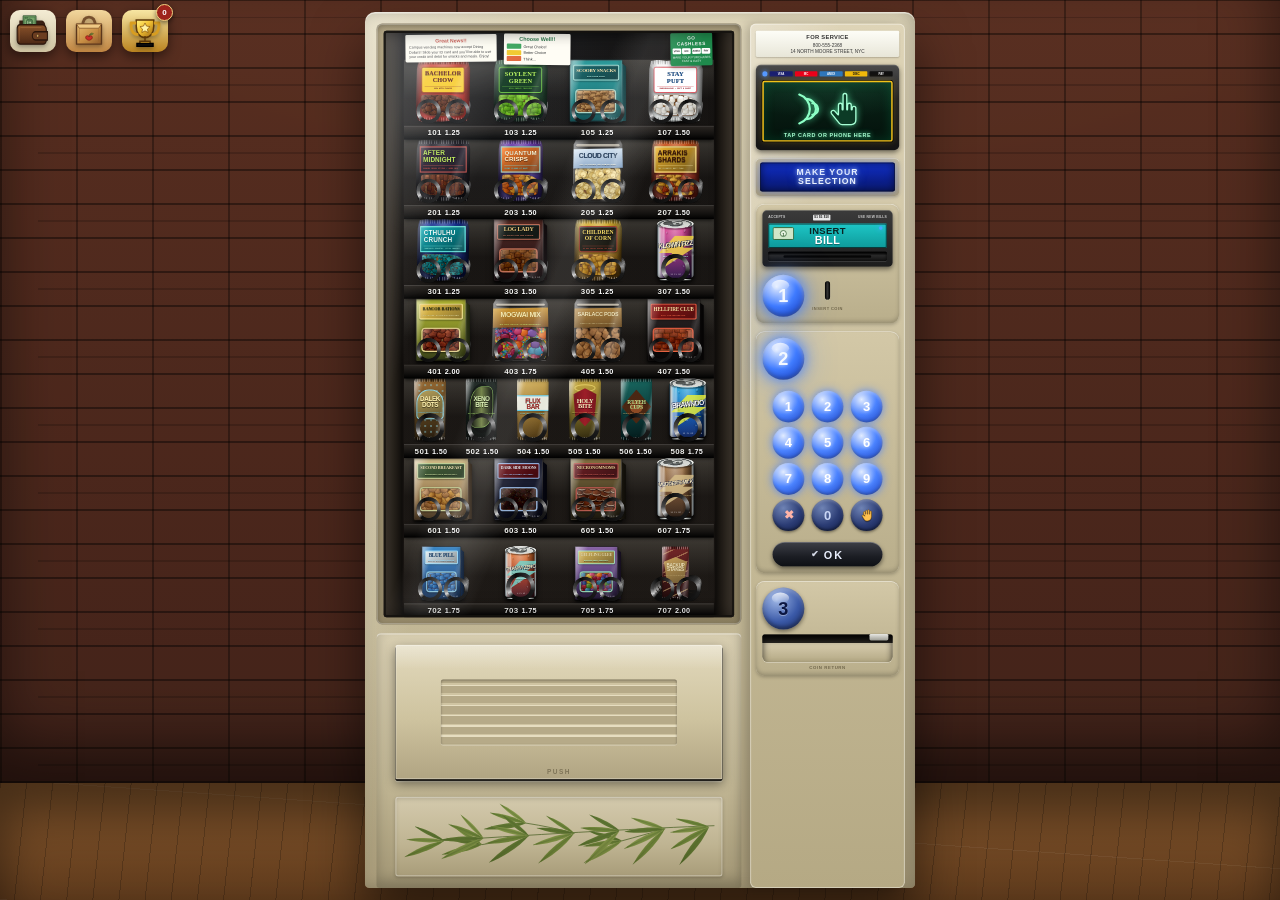
==== commit a368326b: "Some special features" ====
--- a/index.html
+++ b/index.html
@@ -16,8 +16,8 @@
   </defs>
 </svg>
 
-<div id="room" class="room-original" role="button" tabindex="0"
-     aria-label="Change room background" title="Click to change the room">
+<div id="room" class="room-original" aria-label="Vending machine room background"
+     title="Press B to change the room">
   <svg class="room-brick-art" xmlns="http://www.w3.org/2000/svg" aria-hidden="true">
     <defs>
       <filter id="brickRough" x="-4%" y="-8%" width="108%" height="116%">
--- a/css/game.css
+++ b/css/game.css
@@ -17,7 +17,7 @@
 /* ---------- room ---------- */
 #room{
   --wall-floor-seam:86%;
-  position:fixed;inset:0;overflow:hidden;z-index:0;cursor:pointer;
+  position:fixed;inset:0;overflow:hidden;z-index:0;cursor:default;
   background:
     /* warm ceiling light pool */
     radial-gradient(120% 60% at 55% -10%, rgba(255,214,150,.22), rgba(0,0,0,0) 60%),
@@ -52,7 +52,6 @@
     linear-gradient(180deg,#8a5a2e,#5e3a1c);
   box-shadow:inset 0 30px 50px rgba(0,0,0,.5);
 }
-#room:focus-visible{outline:3px solid rgba(255,218,106,.8);outline-offset:-7px}
 #floor::after{content:"";display:none;position:absolute;pointer-events:none}
 
 /* ---------- alternate room and floor combinations ---------- */
